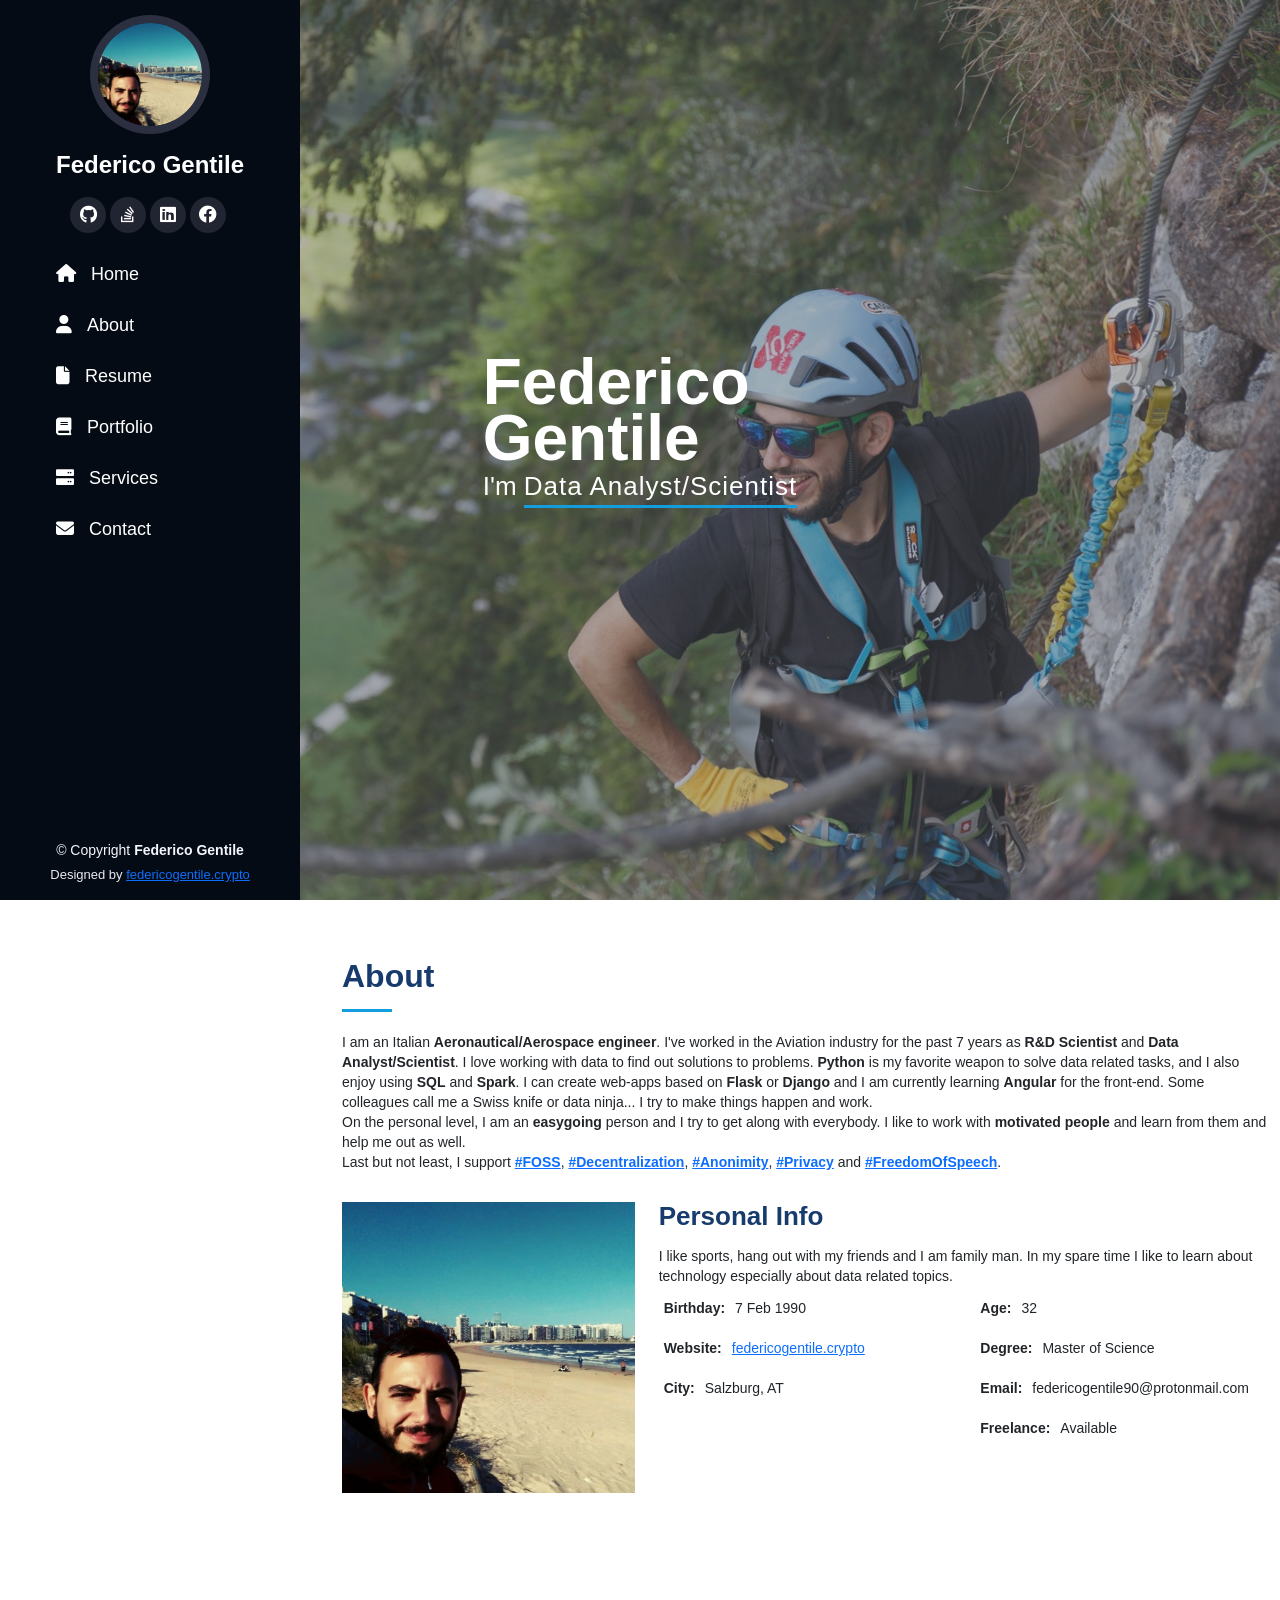
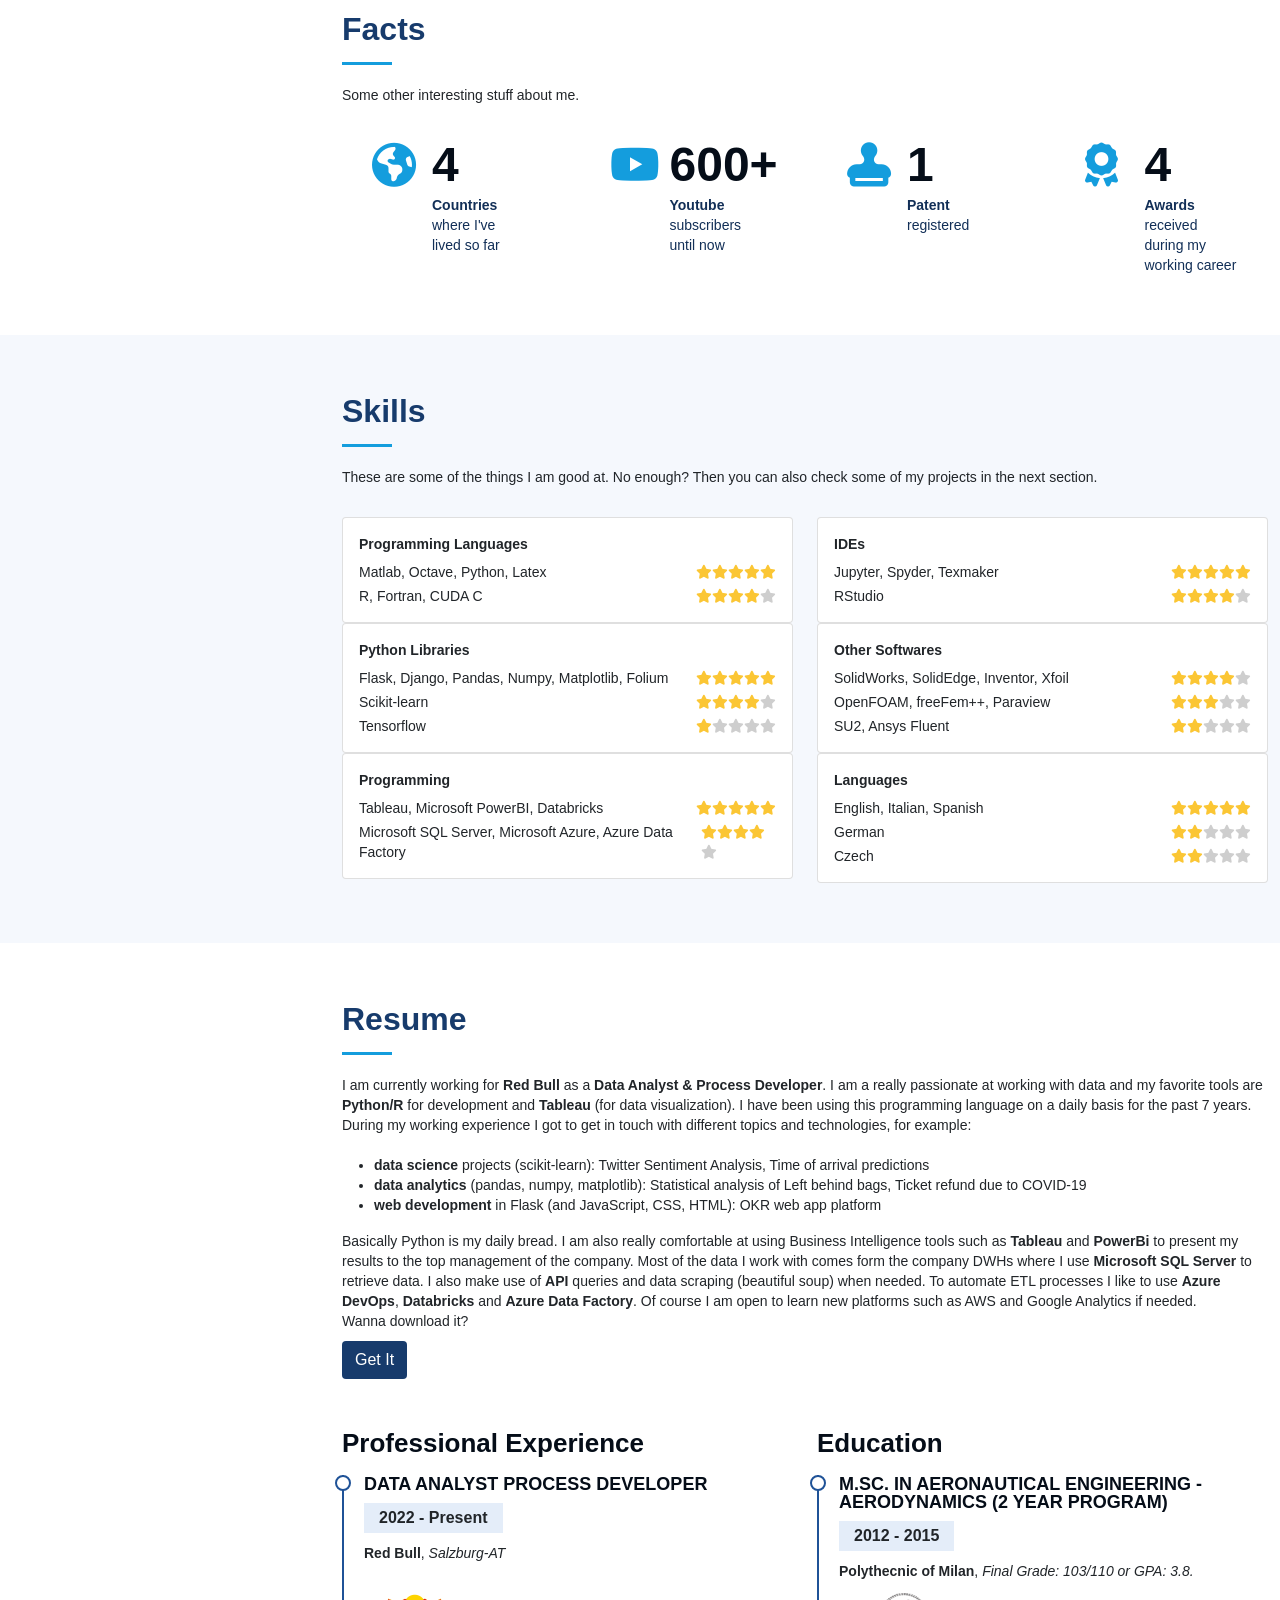
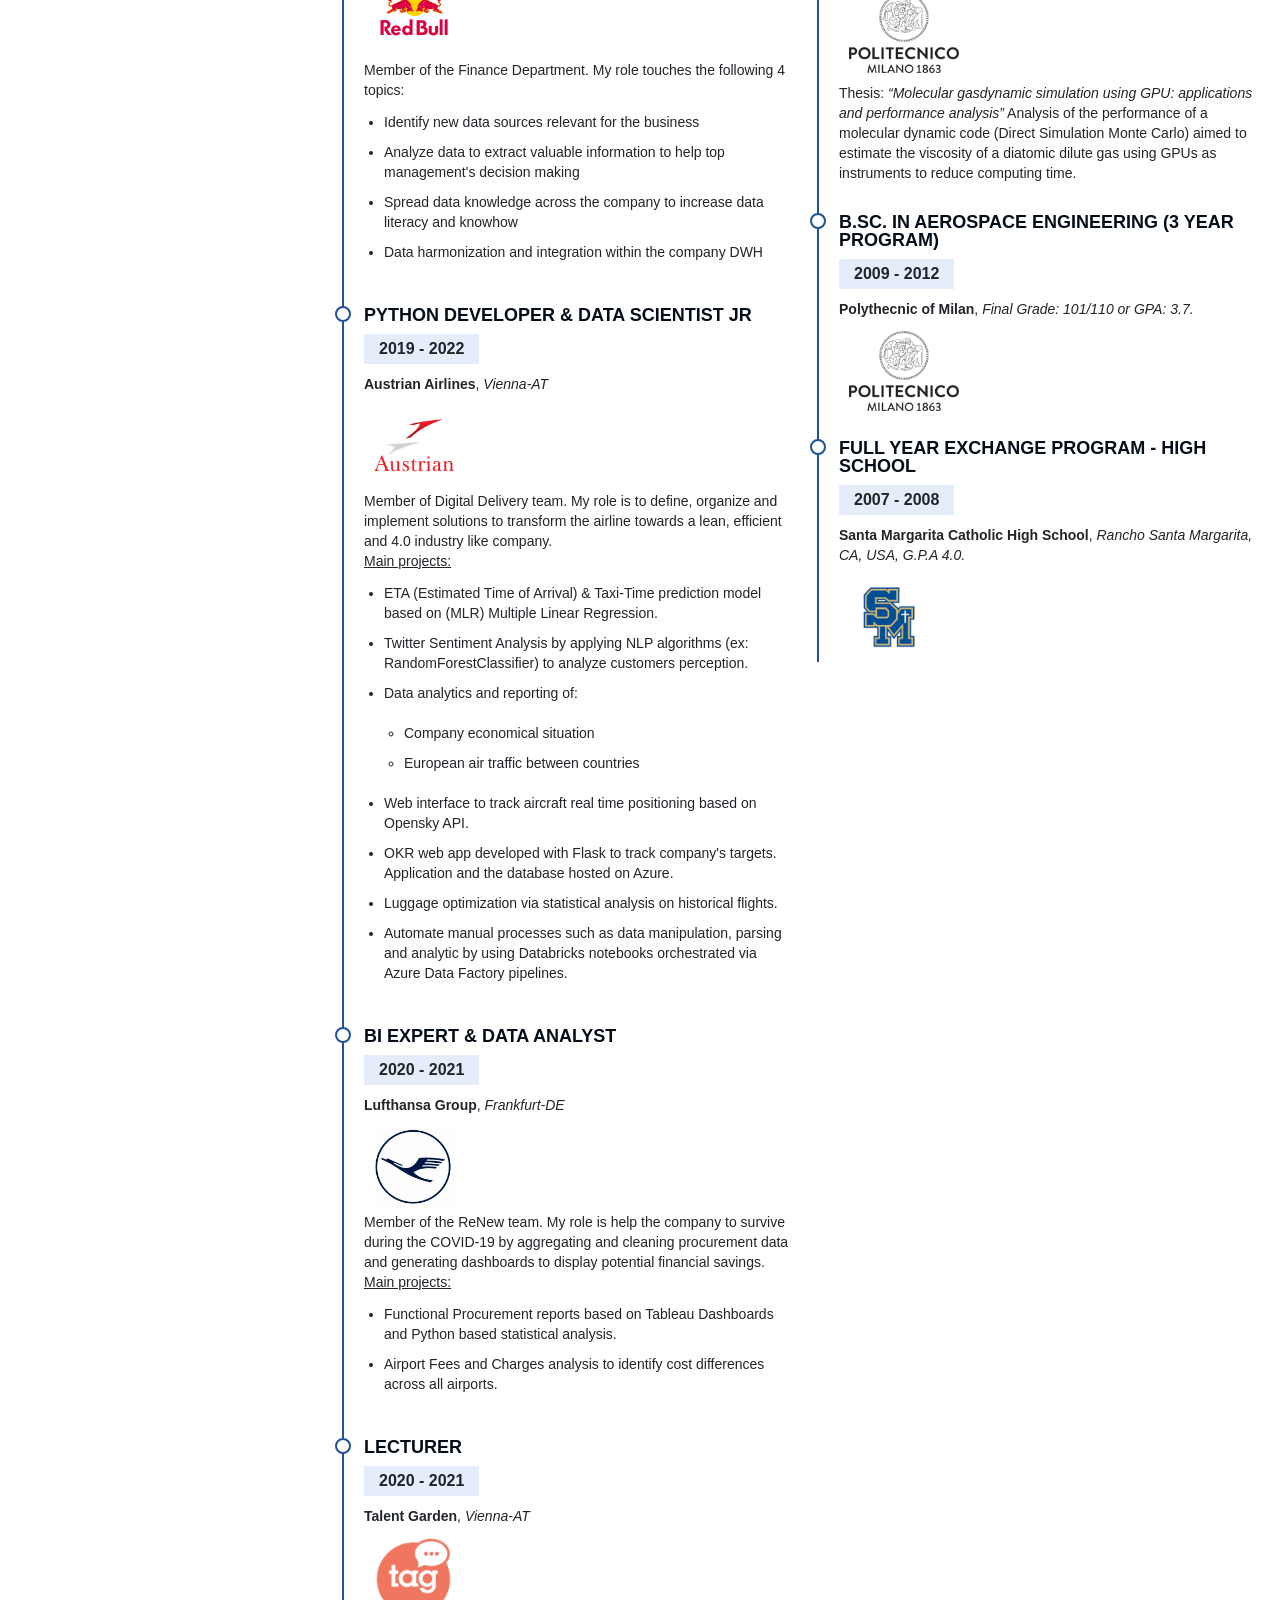
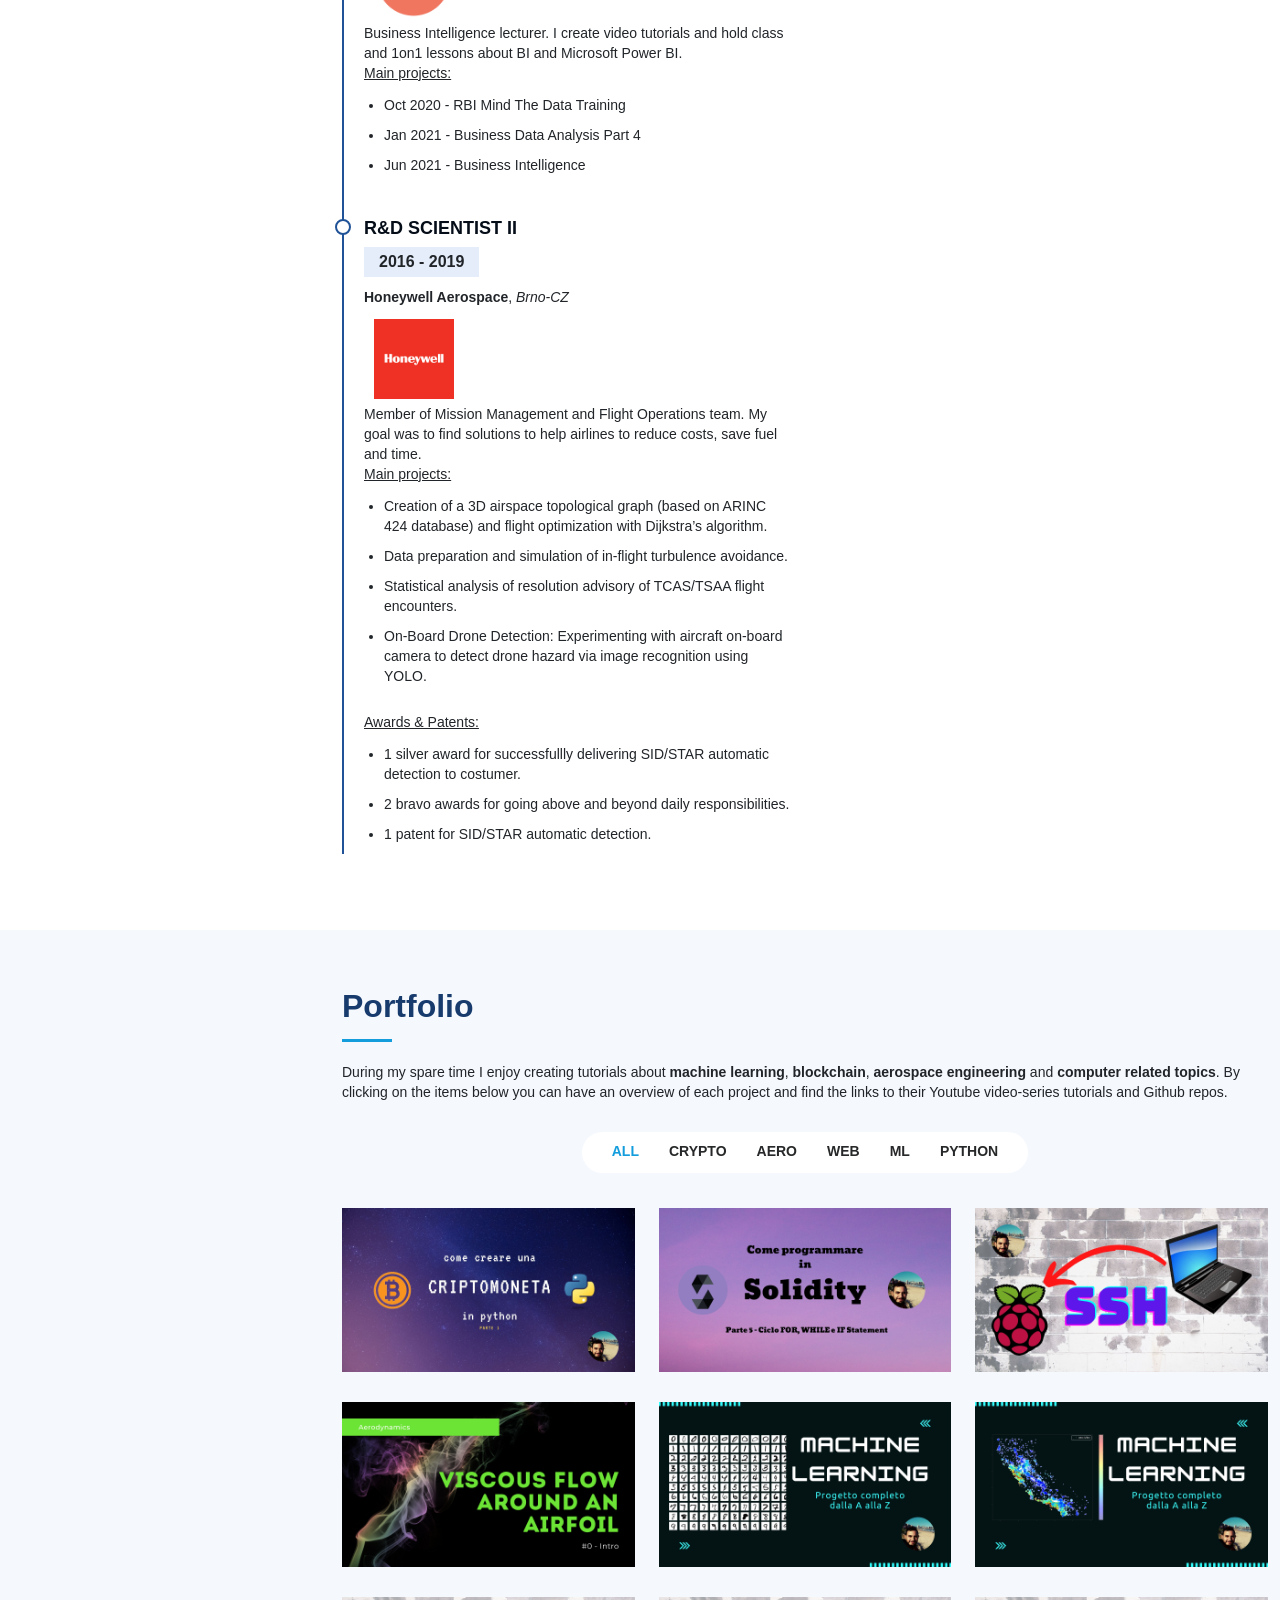
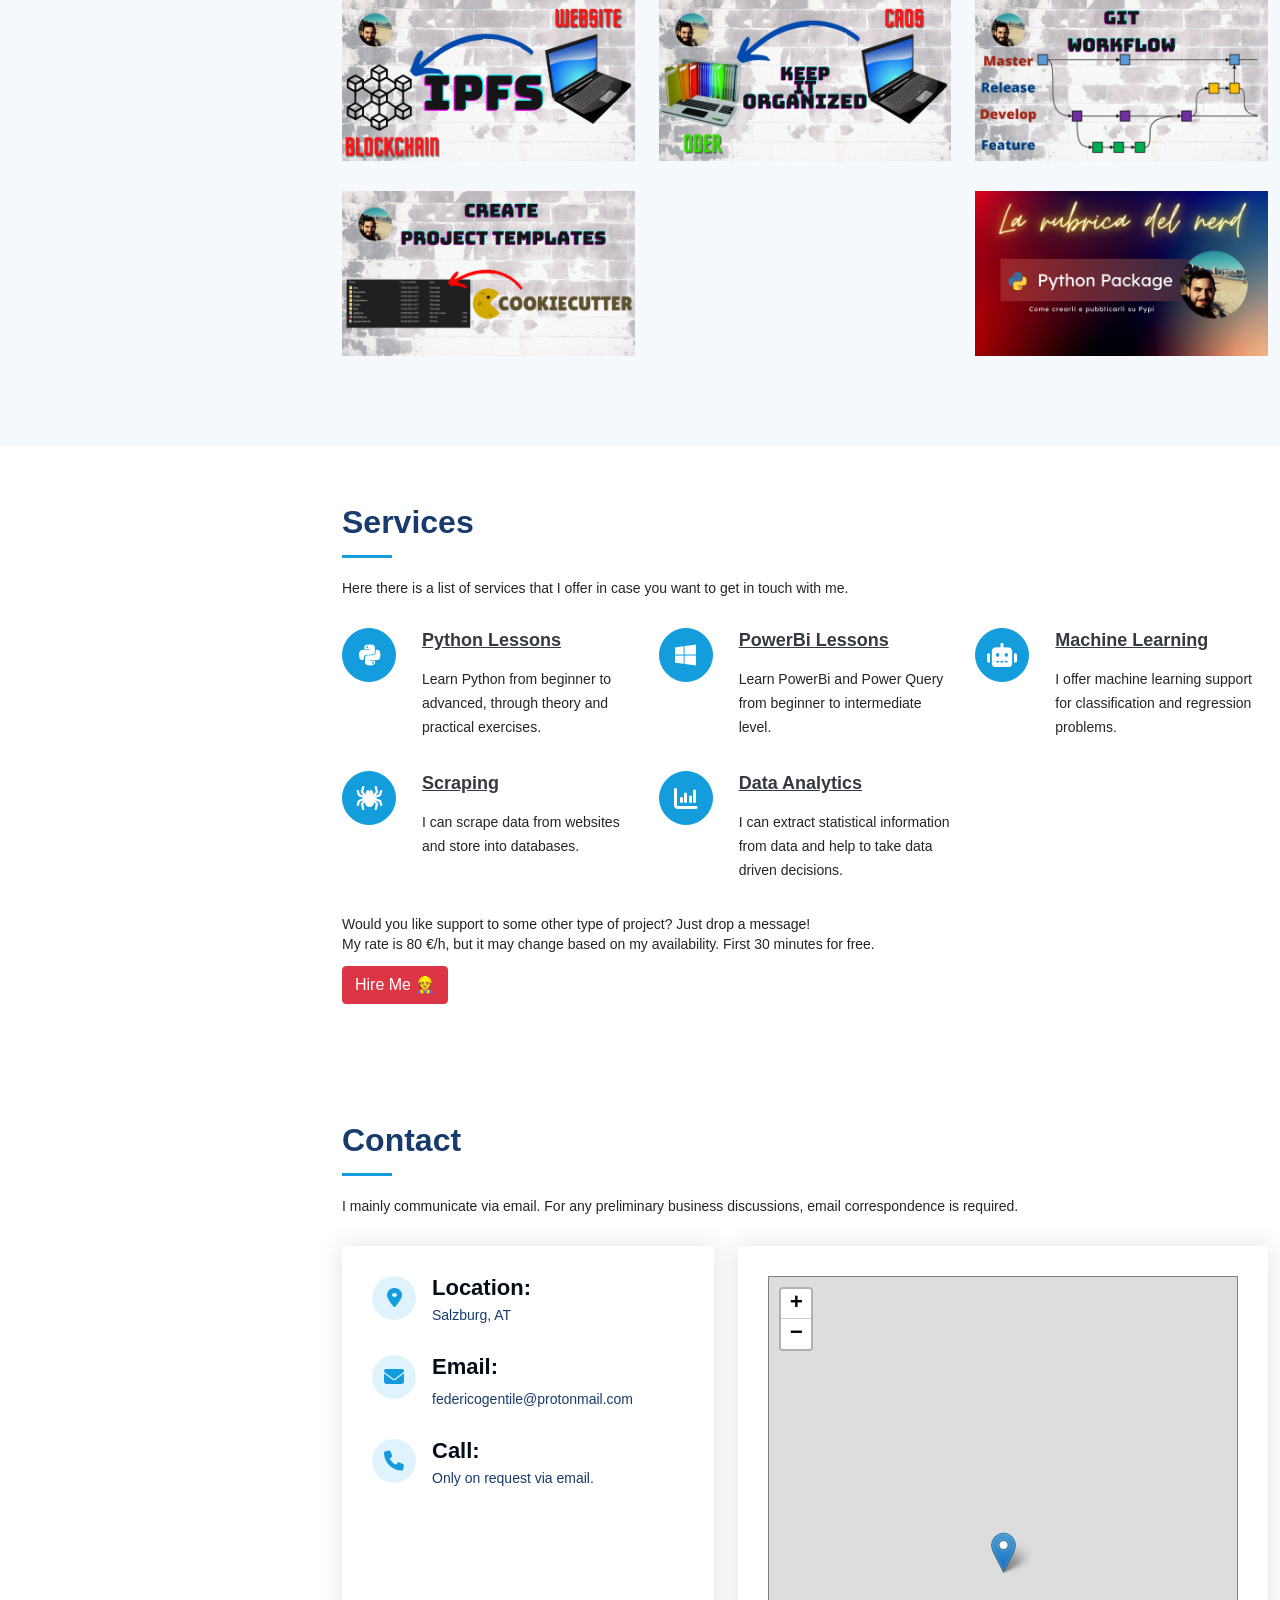
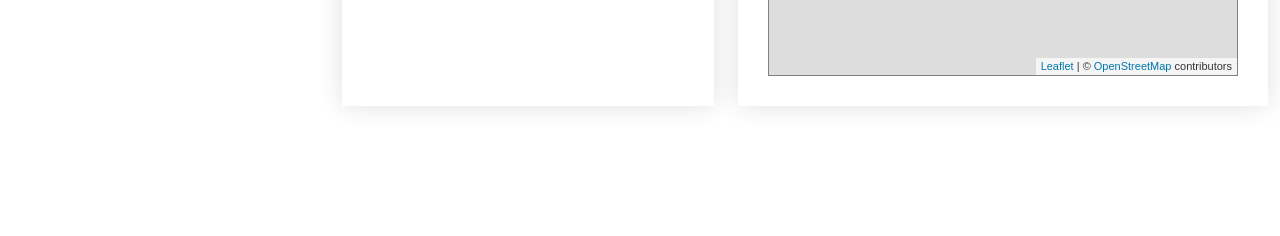
==== index.html @ 6979e4d3 "Added all files" ====
<!DOCTYPE html><html lang="en"><head>
  <meta charset="utf-8">
  <title>Federico Gentile</title>
  <script>
    document.write('<base href="'+window.location.pathname+'"/>');
  </script>
  <!--base href="/"-->
  <meta name="viewport" content="width=device-width, initial-scale=1">
  <link rel="icon" type="image/x-icon" href="favicon.ico">
  <link rel="preconnect" href="https://fonts.gstatic.com">
  <style type="text/css">@font-face{font-family:'Roboto';font-style:normal;font-weight:300;font-display:swap;src:url(https://fonts.gstatic.com/s/roboto/v30/KFOlCnqEu92Fr1MmSU5fCRc4AMP6lbBP.woff2) format('woff2');unicode-range:U+0460-052F, U+1C80-1C88, U+20B4, U+2DE0-2DFF, U+A640-A69F, U+FE2E-FE2F;}@font-face{font-family:'Roboto';font-style:normal;font-weight:300;font-display:swap;src:url(https://fonts.gstatic.com/s/roboto/v30/KFOlCnqEu92Fr1MmSU5fABc4AMP6lbBP.woff2) format('woff2');unicode-range:U+0301, U+0400-045F, U+0490-0491, U+04B0-04B1, U+2116;}@font-face{font-family:'Roboto';font-style:normal;font-weight:300;font-display:swap;src:url(https://fonts.gstatic.com/s/roboto/v30/KFOlCnqEu92Fr1MmSU5fCBc4AMP6lbBP.woff2) format('woff2');unicode-range:U+1F00-1FFF;}@font-face{font-family:'Roboto';font-style:normal;font-weight:300;font-display:swap;src:url(https://fonts.gstatic.com/s/roboto/v30/KFOlCnqEu92Fr1MmSU5fBxc4AMP6lbBP.woff2) format('woff2');unicode-range:U+0370-03FF;}@font-face{font-family:'Roboto';font-style:normal;font-weight:300;font-display:swap;src:url(https://fonts.gstatic.com/s/roboto/v30/KFOlCnqEu92Fr1MmSU5fCxc4AMP6lbBP.woff2) format('woff2');unicode-range:U+0102-0103, U+0110-0111, U+0128-0129, U+0168-0169, U+01A0-01A1, U+01AF-01B0, U+0300-0301, U+0303-0304, U+0308-0309, U+0323, U+0329, U+1EA0-1EF9, U+20AB;}@font-face{font-family:'Roboto';font-style:normal;font-weight:300;font-display:swap;src:url(https://fonts.gstatic.com/s/roboto/v30/KFOlCnqEu92Fr1MmSU5fChc4AMP6lbBP.woff2) format('woff2');unicode-range:U+0100-02AF, U+0304, U+0308, U+0329, U+1E00-1E9F, U+1EF2-1EFF, U+2020, U+20A0-20AB, U+20AD-20CF, U+2113, U+2C60-2C7F, U+A720-A7FF;}@font-face{font-family:'Roboto';font-style:normal;font-weight:300;font-display:swap;src:url(https://fonts.gstatic.com/s/roboto/v30/KFOlCnqEu92Fr1MmSU5fBBc4AMP6lQ.woff2) format('woff2');unicode-range:U+0000-00FF, U+0131, U+0152-0153, U+02BB-02BC, U+02C6, U+02DA, U+02DC, U+0304, U+0308, U+0329, U+2000-206F, U+2074, U+20AC, U+2122, U+2191, U+2193, U+2212, U+2215, U+FEFF, U+FFFD;}@font-face{font-family:'Roboto';font-style:normal;font-weight:400;font-display:swap;src:url(https://fonts.gstatic.com/s/roboto/v30/KFOmCnqEu92Fr1Mu72xKKTU1Kvnz.woff2) format('woff2');unicode-range:U+0460-052F, U+1C80-1C88, U+20B4, U+2DE0-2DFF, U+A640-A69F, U+FE2E-FE2F;}@font-face{font-family:'Roboto';font-style:normal;font-weight:400;font-display:swap;src:url(https://fonts.gstatic.com/s/roboto/v30/KFOmCnqEu92Fr1Mu5mxKKTU1Kvnz.woff2) format('woff2');unicode-range:U+0301, U+0400-045F, U+0490-0491, U+04B0-04B1, U+2116;}@font-face{font-family:'Roboto';font-style:normal;font-weight:400;font-display:swap;src:url(https://fonts.gstatic.com/s/roboto/v30/KFOmCnqEu92Fr1Mu7mxKKTU1Kvnz.woff2) format('woff2');unicode-range:U+1F00-1FFF;}@font-face{font-family:'Roboto';font-style:normal;font-weight:400;font-display:swap;src:url(https://fonts.gstatic.com/s/roboto/v30/KFOmCnqEu92Fr1Mu4WxKKTU1Kvnz.woff2) format('woff2');unicode-range:U+0370-03FF;}@font-face{font-family:'Roboto';font-style:normal;font-weight:400;font-display:swap;src:url(https://fonts.gstatic.com/s/roboto/v30/KFOmCnqEu92Fr1Mu7WxKKTU1Kvnz.woff2) format('woff2');unicode-range:U+0102-0103, U+0110-0111, U+0128-0129, U+0168-0169, U+01A0-01A1, U+01AF-01B0, U+0300-0301, U+0303-0304, U+0308-0309, U+0323, U+0329, U+1EA0-1EF9, U+20AB;}@font-face{font-family:'Roboto';font-style:normal;font-weight:400;font-display:swap;src:url(https://fonts.gstatic.com/s/roboto/v30/KFOmCnqEu92Fr1Mu7GxKKTU1Kvnz.woff2) format('woff2');unicode-range:U+0100-02AF, U+0304, U+0308, U+0329, U+1E00-1E9F, U+1EF2-1EFF, U+2020, U+20A0-20AB, U+20AD-20CF, U+2113, U+2C60-2C7F, U+A720-A7FF;}@font-face{font-family:'Roboto';font-style:normal;font-weight:400;font-display:swap;src:url(https://fonts.gstatic.com/s/roboto/v30/KFOmCnqEu92Fr1Mu4mxKKTU1Kg.woff2) format('woff2');unicode-range:U+0000-00FF, U+0131, U+0152-0153, U+02BB-02BC, U+02C6, U+02DA, U+02DC, U+0304, U+0308, U+0329, U+2000-206F, U+2074, U+20AC, U+2122, U+2191, U+2193, U+2212, U+2215, U+FEFF, U+FFFD;}@font-face{font-family:'Roboto';font-style:normal;font-weight:500;font-display:swap;src:url(https://fonts.gstatic.com/s/roboto/v30/KFOlCnqEu92Fr1MmEU9fCRc4AMP6lbBP.woff2) format('woff2');unicode-range:U+0460-052F, U+1C80-1C88, U+20B4, U+2DE0-2DFF, U+A640-A69F, U+FE2E-FE2F;}@font-face{font-family:'Roboto';font-style:normal;font-weight:500;font-display:swap;src:url(https://fonts.gstatic.com/s/roboto/v30/KFOlCnqEu92Fr1MmEU9fABc4AMP6lbBP.woff2) format('woff2');unicode-range:U+0301, U+0400-045F, U+0490-0491, U+04B0-04B1, U+2116;}@font-face{font-family:'Roboto';font-style:normal;font-weight:500;font-display:swap;src:url(https://fonts.gstatic.com/s/roboto/v30/KFOlCnqEu92Fr1MmEU9fCBc4AMP6lbBP.woff2) format('woff2');unicode-range:U+1F00-1FFF;}@font-face{font-family:'Roboto';font-style:normal;font-weight:500;font-display:swap;src:url(https://fonts.gstatic.com/s/roboto/v30/KFOlCnqEu92Fr1MmEU9fBxc4AMP6lbBP.woff2) format('woff2');unicode-range:U+0370-03FF;}@font-face{font-family:'Roboto';font-style:normal;font-weight:500;font-display:swap;src:url(https://fonts.gstatic.com/s/roboto/v30/KFOlCnqEu92Fr1MmEU9fCxc4AMP6lbBP.woff2) format('woff2');unicode-range:U+0102-0103, U+0110-0111, U+0128-0129, U+0168-0169, U+01A0-01A1, U+01AF-01B0, U+0300-0301, U+0303-0304, U+0308-0309, U+0323, U+0329, U+1EA0-1EF9, U+20AB;}@font-face{font-family:'Roboto';font-style:normal;font-weight:500;font-display:swap;src:url(https://fonts.gstatic.com/s/roboto/v30/KFOlCnqEu92Fr1MmEU9fChc4AMP6lbBP.woff2) format('woff2');unicode-range:U+0100-02AF, U+0304, U+0308, U+0329, U+1E00-1E9F, U+1EF2-1EFF, U+2020, U+20A0-20AB, U+20AD-20CF, U+2113, U+2C60-2C7F, U+A720-A7FF;}@font-face{font-family:'Roboto';font-style:normal;font-weight:500;font-display:swap;src:url(https://fonts.gstatic.com/s/roboto/v30/KFOlCnqEu92Fr1MmEU9fBBc4AMP6lQ.woff2) format('woff2');unicode-range:U+0000-00FF, U+0131, U+0152-0153, U+02BB-02BC, U+02C6, U+02DA, U+02DC, U+0304, U+0308, U+0329, U+2000-206F, U+2074, U+20AC, U+2122, U+2191, U+2193, U+2212, U+2215, U+FEFF, U+FFFD;}</style>
  <style type="text/css">@font-face{font-family:'Material Icons';font-style:normal;font-weight:400;src:url(https://fonts.gstatic.com/s/materialicons/v140/flUhRq6tzZclQEJ-Vdg-IuiaDsNcIhQ8tQ.woff2) format('woff2');}.material-icons{font-family:'Material Icons';font-weight:normal;font-style:normal;font-size:24px;line-height:1;letter-spacing:normal;text-transform:none;display:inline-block;white-space:nowrap;word-wrap:normal;direction:ltr;-webkit-font-feature-settings:'liga';-webkit-font-smoothing:antialiased;}</style>
<style>.mat-typography{font:400 14px/20px Roboto,Helvetica Neue,sans-serif;letter-spacing:normal}html,body{height:100%}body{margin:0;font-family:Roboto,Helvetica Neue,sans-serif}@charset "UTF-8";:root{--bs-blue:#0d6efd;--bs-indigo:#6610f2;--bs-purple:#6f42c1;--bs-pink:#d63384;--bs-red:#dc3545;--bs-orange:#fd7e14;--bs-yellow:#ffc107;--bs-green:#198754;--bs-teal:#20c997;--bs-cyan:#0dcaf0;--bs-white:#fff;--bs-gray:#6c757d;--bs-gray-dark:#343a40;--bs-gray-100:#f8f9fa;--bs-gray-200:#e9ecef;--bs-gray-300:#dee2e6;--bs-gray-400:#ced4da;--bs-gray-500:#adb5bd;--bs-gray-600:#6c757d;--bs-gray-700:#495057;--bs-gray-800:#343a40;--bs-gray-900:#212529;--bs-primary:#0d6efd;--bs-secondary:#6c757d;--bs-success:#198754;--bs-info:#0dcaf0;--bs-warning:#ffc107;--bs-danger:#dc3545;--bs-light:#f8f9fa;--bs-dark:#212529;--bs-primary-rgb:13, 110, 253;--bs-secondary-rgb:108, 117, 125;--bs-success-rgb:25, 135, 84;--bs-info-rgb:13, 202, 240;--bs-warning-rgb:255, 193, 7;--bs-danger-rgb:220, 53, 69;--bs-light-rgb:248, 249, 250;--bs-dark-rgb:33, 37, 41;--bs-white-rgb:255, 255, 255;--bs-black-rgb:0, 0, 0;--bs-body-color-rgb:33, 37, 41;--bs-body-bg-rgb:255, 255, 255;--bs-font-sans-serif:system-ui, -apple-system, "Segoe UI", Roboto, "Helvetica Neue", Arial, "Noto Sans", "Liberation Sans", sans-serif, "Apple Color Emoji", "Segoe UI Emoji", "Segoe UI Symbol", "Noto Color Emoji";--bs-font-monospace:SFMono-Regular, Menlo, Monaco, Consolas, "Liberation Mono", "Courier New", monospace;--bs-gradient:linear-gradient(180deg, rgba(255, 255, 255, .15), rgba(255, 255, 255, 0));--bs-body-font-family:var(--bs-font-sans-serif);--bs-body-font-size:1rem;--bs-body-font-weight:400;--bs-body-line-height:1.5;--bs-body-color:#212529;--bs-body-bg:#fff}*,*:before,*:after{box-sizing:border-box}@media (prefers-reduced-motion: no-preference){:root{scroll-behavior:smooth}}body{margin:0;font-family:var(--bs-body-font-family);font-size:var(--bs-body-font-size);font-weight:var(--bs-body-font-weight);line-height:var(--bs-body-line-height);color:var(--bs-body-color);text-align:var(--bs-body-text-align);background-color:var(--bs-body-bg);-webkit-text-size-adjust:100%;-webkit-tap-highlight-color:rgba(0,0,0,0)}:root{--fa-font-brands:normal 400 1em/1 "Font Awesome 6 Brands"}@font-face{font-family:"Font Awesome 6 Brands";font-style:normal;font-weight:400;font-display:block;src:url(fa-brands-400.859fc3887485de84.woff2) format("woff2"),url(fa-brands-400.7fa789ab57acb632.ttf) format("truetype")}:root{--fa-font-regular:normal 400 1em/1 "Font Awesome 6 Free"}@font-face{font-family:"Font Awesome 6 Free";font-style:normal;font-weight:400;font-display:block;src:url(fa-regular-400.2ffd018f0eda6f7b.woff2) format("woff2"),url(fa-regular-400.da02cb7e372f16a2.ttf) format("truetype")}:root{--fa-font-solid:normal 900 1em/1 "Font Awesome 6 Free"}@font-face{font-family:"Font Awesome 6 Free";font-style:normal;font-weight:900;font-display:block;src:url(fa-solid-900.40ddefd79fe7af45.woff2) format("woff2"),url(fa-solid-900.3a463ec33b4fe9f7.ttf) format("truetype")}</style><link rel="stylesheet" href="styles.e7f84432290f0004.css" media="print" onload="this.media='all'"><noscript><link rel="stylesheet" href="styles.e7f84432290f0004.css"></noscript></head>
<body class="mat-typography">
  <app-root></app-root>
<script src="runtime.192fbd9c3c1853ea.js" type="module"></script><script src="polyfills.4d90aae348ec9687.js" type="module"></script><script src="scripts.18b9c66022c48c96.js" defer></script><script src="main.131002cf698adfce.js" type="module"></script>
<script src="https://unpkg.com/isotope-layout@3/dist/isotope.pkgd.min.js"></script>
<!-- Make sure you put this AFTER Leaflet's CSS -->
<script src="https://unpkg.com/leaflet@1.8.0/dist/leaflet.js" integrity="sha512-BB3hKbKWOc9Ez/TAwyWxNXeoV9c1v6FIeYiBieIWkpLjauysF18NzgR1MBNBXf8/KABdlkX68nAhlwcDFLGPCQ==" crossorigin=""></script>
</body></html>
---- styles.e7f84432290f0004.css ----
.mat-badge-content{font-weight:600;font-size:12px;font-family:Roboto,Helvetica Neue,sans-serif}.mat-badge-small .mat-badge-content{font-size:9px}.mat-badge-large .mat-badge-content{font-size:24px}.mat-h1,.mat-headline,.mat-typography .mat-h1,.mat-typography .mat-headline,.mat-typography h1{font:400 24px/32px Roboto,Helvetica Neue,sans-serif;letter-spacing:normal;margin:0 0 16px}.mat-h2,.mat-title,.mat-typography .mat-h2,.mat-typography .mat-title,.mat-typography h2{font:500 20px/32px Roboto,Helvetica Neue,sans-serif;letter-spacing:normal;margin:0 0 16px}.mat-h3,.mat-subheading-2,.mat-typography .mat-h3,.mat-typography .mat-subheading-2,.mat-typography h3{font:400 16px/28px Roboto,Helvetica Neue,sans-serif;letter-spacing:normal;margin:0 0 16px}.mat-h4,.mat-subheading-1,.mat-typography .mat-h4,.mat-typography .mat-subheading-1,.mat-typography h4{font:400 15px/24px Roboto,Helvetica Neue,sans-serif;letter-spacing:normal;margin:0 0 16px}.mat-h5,.mat-typography .mat-h5,.mat-typography h5{font:400 11.62px/20px Roboto,Helvetica Neue,sans-serif;margin:0 0 12px}.mat-h6,.mat-typography .mat-h6,.mat-typography h6{font:400 9.38px/20px Roboto,Helvetica Neue,sans-serif;margin:0 0 12px}.mat-body-strong,.mat-body-2,.mat-typography .mat-body-strong,.mat-typography .mat-body-2{font:500 14px/24px Roboto,Helvetica Neue,sans-serif;letter-spacing:normal}.mat-body,.mat-body-1,.mat-typography .mat-body,.mat-typography .mat-body-1,.mat-typography{font:400 14px/20px Roboto,Helvetica Neue,sans-serif;letter-spacing:normal}.mat-body p,.mat-body-1 p,.mat-typography .mat-body p,.mat-typography .mat-body-1 p,.mat-typography p{margin:0 0 12px}.mat-small,.mat-caption,.mat-typography .mat-small,.mat-typography .mat-caption{font:400 12px/20px Roboto,Helvetica Neue,sans-serif;letter-spacing:normal}.mat-display-4,.mat-typography .mat-display-4{font:300 112px/112px Roboto,Helvetica Neue,sans-serif;letter-spacing:-.05em;margin:0 0 56px}.mat-display-3,.mat-typography .mat-display-3{font:400 56px/56px Roboto,Helvetica Neue,sans-serif;letter-spacing:-.02em;margin:0 0 64px}.mat-display-2,.mat-typography .mat-display-2{font:400 45px/48px Roboto,Helvetica Neue,sans-serif;letter-spacing:-.005em;margin:0 0 64px}.mat-display-1,.mat-typography .mat-display-1{font:400 34px/40px Roboto,Helvetica Neue,sans-serif;letter-spacing:normal;margin:0 0 64px}.mat-bottom-sheet-container{font:400 14px/20px Roboto,Helvetica Neue,sans-serif;letter-spacing:normal}.mat-button,.mat-raised-button,.mat-icon-button,.mat-stroked-button,.mat-flat-button,.mat-fab,.mat-mini-fab{font-family:Roboto,Helvetica Neue,sans-serif;font-size:14px;font-weight:500}.mat-button-toggle,.mat-card{font-family:Roboto,Helvetica Neue,sans-serif}.mat-card-title{font-size:24px;font-weight:500}.mat-card-header .mat-card-title{font-size:20px}.mat-card-subtitle,.mat-card-content{font-size:14px}.mat-checkbox{font-family:Roboto,Helvetica Neue,sans-serif}.mat-checkbox-layout .mat-checkbox-label{line-height:24px}.mat-chip{font-size:14px;font-weight:500}.mat-chip .mat-chip-trailing-icon.mat-icon,.mat-chip .mat-chip-remove.mat-icon{font-size:18px}.mat-table{font-family:Roboto,Helvetica Neue,sans-serif}.mat-header-cell{font-size:12px;font-weight:500}.mat-cell,.mat-footer-cell{font-size:14px}.mat-calendar{font-family:Roboto,Helvetica Neue,sans-serif}.mat-calendar-body{font-size:13px}.mat-calendar-body-label,.mat-calendar-period-button{font-size:14px;font-weight:500}.mat-calendar-table-header th{font-size:11px;font-weight:400}.mat-dialog-title{font:500 20px/32px Roboto,Helvetica Neue,sans-serif;letter-spacing:normal}.mat-expansion-panel-header{font-family:Roboto,Helvetica Neue,sans-serif;font-size:15px;font-weight:400}.mat-expansion-panel-content{font:400 14px/20px Roboto,Helvetica Neue,sans-serif;letter-spacing:normal}.mat-form-field{font-size:inherit;font-weight:400;line-height:1.125;font-family:Roboto,Helvetica Neue,sans-serif;letter-spacing:normal}.mat-form-field-wrapper{padding-bottom:1.34375em}.mat-form-field-prefix .mat-icon,.mat-form-field-suffix .mat-icon{font-size:150%;line-height:1.125}.mat-form-field-prefix .mat-icon-button,.mat-form-field-suffix .mat-icon-button{height:1.5em;width:1.5em}.mat-form-field-prefix .mat-icon-button .mat-icon,.mat-form-field-suffix .mat-icon-button .mat-icon{height:1.125em;line-height:1.125}.mat-form-field-infix{padding:.5em 0;border-top:.84375em solid transparent}.mat-form-field-can-float.mat-form-field-should-float .mat-form-field-label,.mat-form-field-can-float .mat-input-server:focus+.mat-form-field-label-wrapper .mat-form-field-label{transform:translateY(-1.34375em) scale(.75);width:133.3333333333%}.mat-form-field-can-float .mat-input-server[label]:not(:label-shown)+.mat-form-field-label-wrapper .mat-form-field-label{transform:translateY(-1.34374em) scale(.75);width:133.3333433333%}.mat-form-field-label-wrapper{top:-.84375em;padding-top:.84375em}.mat-form-field-label{top:1.34375em}.mat-form-field-underline{bottom:1.34375em}.mat-form-field-subscript-wrapper{font-size:75%;margin-top:.6666666667em;top:calc(100% - 1.7916666667em)}.mat-form-field-appearance-legacy .mat-form-field-wrapper{padding-bottom:1.25em}.mat-form-field-appearance-legacy .mat-form-field-infix{padding:.4375em 0}.mat-form-field-appearance-legacy.mat-form-field-can-float.mat-form-field-should-float .mat-form-field-label,.mat-form-field-appearance-legacy.mat-form-field-can-float .mat-input-server:focus+.mat-form-field-label-wrapper .mat-form-field-label{transform:translateY(-1.28125em) scale(.75) perspective(100px) translateZ(.001px);width:133.3333333333%}.mat-form-field-appearance-legacy.mat-form-field-can-float .mat-form-field-autofill-control:-webkit-autofill+.mat-form-field-label-wrapper .mat-form-field-label{transform:translateY(-1.28125em) scale(.75) perspective(100px) translateZ(.00101px);width:133.3333433333%}.mat-form-field-appearance-legacy.mat-form-field-can-float .mat-input-server[label]:not(:label-shown)+.mat-form-field-label-wrapper .mat-form-field-label{transform:translateY(-1.28125em) scale(.75) perspective(100px) translateZ(.00102px);width:133.3333533333%}.mat-form-field-appearance-legacy .mat-form-field-label{top:1.28125em}.mat-form-field-appearance-legacy .mat-form-field-underline{bottom:1.25em}.mat-form-field-appearance-legacy .mat-form-field-subscript-wrapper{margin-top:.5416666667em;top:calc(100% - 1.6666666667em)}@media print{.mat-form-field-appearance-legacy.mat-form-field-can-float.mat-form-field-should-float .mat-form-field-label,.mat-form-field-appearance-legacy.mat-form-field-can-float .mat-input-server:focus+.mat-form-field-label-wrapper .mat-form-field-label{transform:translateY(-1.28122em) scale(.75)}.mat-form-field-appearance-legacy.mat-form-field-can-float .mat-form-field-autofill-control:-webkit-autofill+.mat-form-field-label-wrapper .mat-form-field-label{transform:translateY(-1.28121em) scale(.75)}.mat-form-field-appearance-legacy.mat-form-field-can-float .mat-input-server[label]:not(:label-shown)+.mat-form-field-label-wrapper .mat-form-field-label{transform:translateY(-1.2812em) scale(.75)}}.mat-form-field-appearance-fill .mat-form-field-infix{padding:.25em 0 .75em}.mat-form-field-appearance-fill .mat-form-field-label{top:1.09375em;margin-top:-.5em}.mat-form-field-appearance-fill.mat-form-field-can-float.mat-form-field-should-float .mat-form-field-label,.mat-form-field-appearance-fill.mat-form-field-can-float .mat-input-server:focus+.mat-form-field-label-wrapper .mat-form-field-label{transform:translateY(-.59375em) scale(.75);width:133.3333333333%}.mat-form-field-appearance-fill.mat-form-field-can-float .mat-input-server[label]:not(:label-shown)+.mat-form-field-label-wrapper .mat-form-field-label{transform:translateY(-.59374em) scale(.75);width:133.3333433333%}.mat-form-field-appearance-outline .mat-form-field-infix{padding:1em 0}.mat-form-field-appearance-outline .mat-form-field-label{top:1.84375em;margin-top:-.25em}.mat-form-field-appearance-outline.mat-form-field-can-float.mat-form-field-should-float .mat-form-field-label,.mat-form-field-appearance-outline.mat-form-field-can-float .mat-input-server:focus+.mat-form-field-label-wrapper .mat-form-field-label{transform:translateY(-1.59375em) scale(.75);width:133.3333333333%}.mat-form-field-appearance-outline.mat-form-field-can-float .mat-input-server[label]:not(:label-shown)+.mat-form-field-label-wrapper .mat-form-field-label{transform:translateY(-1.59374em) scale(.75);width:133.3333433333%}.mat-grid-tile-header,.mat-grid-tile-footer{font-size:14px}.mat-grid-tile-header .mat-line,.mat-grid-tile-footer .mat-line{white-space:nowrap;overflow:hidden;text-overflow:ellipsis;display:block;box-sizing:border-box}.mat-grid-tile-header .mat-line:nth-child(n+2),.mat-grid-tile-footer .mat-line:nth-child(n+2){font-size:12px}input.mat-input-element{margin-top:-.0625em}.mat-menu-item{font-family:Roboto,Helvetica Neue,sans-serif;font-size:14px;font-weight:400}.mat-paginator,.mat-paginator-page-size .mat-select-trigger{font-family:Roboto,Helvetica Neue,sans-serif;font-size:12px}.mat-radio-button,.mat-select{font-family:Roboto,Helvetica Neue,sans-serif}.mat-select-trigger{height:1.125em}.mat-slide-toggle-content{font-family:Roboto,Helvetica Neue,sans-serif}.mat-slider-thumb-label-text{font-family:Roboto,Helvetica Neue,sans-serif;font-size:12px;font-weight:500}.mat-stepper-vertical,.mat-stepper-horizontal{font-family:Roboto,Helvetica Neue,sans-serif}.mat-step-label{font-size:14px;font-weight:400}.mat-step-sub-label-error{font-weight:400}.mat-step-label-error{font-size:14px}.mat-step-label-selected{font-size:14px;font-weight:500}.mat-tab-group{font-family:Roboto,Helvetica Neue,sans-serif}.mat-tab-label,.mat-tab-link{font-family:Roboto,Helvetica Neue,sans-serif;font-size:14px;font-weight:500}.mat-toolbar,.mat-toolbar h1,.mat-toolbar h2,.mat-toolbar h3,.mat-toolbar h4,.mat-toolbar h5,.mat-toolbar h6{font:500 20px/32px Roboto,Helvetica Neue,sans-serif;letter-spacing:normal;margin:0}.mat-tooltip{font-family:Roboto,Helvetica Neue,sans-serif;font-size:10px;padding-top:6px;padding-bottom:6px}.mat-tooltip-handset{font-size:14px;padding-top:8px;padding-bottom:8px}.mat-list-item,.mat-list-option{font-family:Roboto,Helvetica Neue,sans-serif}.mat-list-base .mat-list-item{font-size:16px}.mat-list-base .mat-list-item .mat-line{white-space:nowrap;overflow:hidden;text-overflow:ellipsis;display:block;box-sizing:border-box}.mat-list-base .mat-list-item .mat-line:nth-child(n+2){font-size:14px}.mat-list-base .mat-list-option{font-size:16px}.mat-list-base .mat-list-option .mat-line{white-space:nowrap;overflow:hidden;text-overflow:ellipsis;display:block;box-sizing:border-box}.mat-list-base .mat-list-option .mat-line:nth-child(n+2){font-size:14px}.mat-list-base .mat-subheader{font-family:Roboto,Helvetica Neue,sans-serif;font-size:14px;font-weight:500}.mat-list-base[dense] .mat-list-item{font-size:12px}.mat-list-base[dense] .mat-list-item .mat-line{white-space:nowrap;overflow:hidden;text-overflow:ellipsis;display:block;box-sizing:border-box}.mat-list-base[dense] .mat-list-item .mat-line:nth-child(n+2){font-size:12px}.mat-list-base[dense] .mat-list-option{font-size:12px}.mat-list-base[dense] .mat-list-option .mat-line{white-space:nowrap;overflow:hidden;text-overflow:ellipsis;display:block;box-sizing:border-box}.mat-list-base[dense] .mat-list-option .mat-line:nth-child(n+2){font-size:12px}.mat-list-base[dense] .mat-subheader{font-family:Roboto,Helvetica Neue,sans-serif;font-size:12px;font-weight:500}.mat-option{font-family:Roboto,Helvetica Neue,sans-serif;font-size:16px}.mat-optgroup-label{font:500 14px/24px Roboto,Helvetica Neue,sans-serif;letter-spacing:normal}.mat-simple-snackbar{font-family:Roboto,Helvetica Neue,sans-serif;font-size:14px}.mat-simple-snackbar-action{line-height:1;font-family:inherit;font-size:inherit;font-weight:500}.mat-tree{font-family:Roboto,Helvetica Neue,sans-serif}.mat-tree-node,.mat-nested-tree-node{font-weight:400;font-size:14px}.mat-ripple{overflow:hidden;position:relative}.mat-ripple:not(:empty){transform:translateZ(0)}.mat-ripple.mat-ripple-unbounded{overflow:visible}.mat-ripple-element{position:absolute;border-radius:50%;pointer-events:none;transition:opacity,transform 0ms cubic-bezier(0,0,.2,1);transform:scale(0)}.cdk-high-contrast-active .mat-ripple-element{display:none}.cdk-visually-hidden{border:0;clip:rect(0 0 0 0);height:1px;margin:-1px;overflow:hidden;padding:0;position:absolute;width:1px;white-space:nowrap;outline:0;-webkit-appearance:none;-moz-appearance:none;left:0}[dir=rtl] .cdk-visually-hidden{left:auto;right:0}.cdk-overlay-container,.cdk-global-overlay-wrapper{pointer-events:none;top:0;left:0;height:100%;width:100%}.cdk-overlay-container{position:fixed;z-index:1000}.cdk-overlay-container:empty{display:none}.cdk-global-overlay-wrapper{display:flex;position:absolute;z-index:1000}.cdk-overlay-pane{position:absolute;pointer-events:auto;box-sizing:border-box;z-index:1000;display:flex;max-width:100%;max-height:100%}.cdk-overlay-backdrop{position:absolute;top:0;bottom:0;left:0;right:0;z-index:1000;pointer-events:auto;-webkit-tap-highlight-color:transparent;transition:opacity .4s cubic-bezier(.25,.8,.25,1);opacity:0}.cdk-overlay-backdrop.cdk-overlay-backdrop-showing{opacity:1}.cdk-high-contrast-active .cdk-overlay-backdrop.cdk-overlay-backdrop-showing{opacity:.6}.cdk-overlay-dark-backdrop{background:rgba(0,0,0,.32)}.cdk-overlay-transparent-backdrop{transition:visibility 1ms linear,opacity 1ms linear;visibility:hidden;opacity:1}.cdk-overlay-transparent-backdrop.cdk-overlay-backdrop-showing{opacity:0;visibility:visible}.cdk-overlay-connected-position-bounding-box{position:absolute;z-index:1000;display:flex;flex-direction:column;min-width:1px;min-height:1px}.cdk-global-scrollblock{position:fixed;width:100%;overflow-y:scroll}textarea.cdk-textarea-autosize{resize:none}textarea.cdk-textarea-autosize-measuring{padding:2px 0!important;box-sizing:content-box!important;height:auto!important;overflow:hidden!important}textarea.cdk-textarea-autosize-measuring-firefox{padding:2px 0!important;box-sizing:content-box!important;height:0!important}@keyframes cdk-text-field-autofill-start{}@keyframes cdk-text-field-autofill-end{}.cdk-text-field-autofill-monitored:-webkit-autofill{animation:cdk-text-field-autofill-start 0s 1ms}.cdk-text-field-autofill-monitored:not(:-webkit-autofill){animation:cdk-text-field-autofill-end 0s 1ms}.mat-focus-indicator,.mat-mdc-focus-indicator{position:relative}.mat-ripple-element{background-color:#ffffff1a}.mat-option{color:#fff}.mat-option:hover:not(.mat-option-disabled),.mat-option:focus:not(.mat-option-disabled){background:rgba(255,255,255,.04)}.mat-option.mat-selected:not(.mat-option-multiple):not(.mat-option-disabled){background:rgba(255,255,255,.04)}.mat-option.mat-active{background:rgba(255,255,255,.04);color:#fff}.mat-option.mat-option-disabled{color:#ffffff80}.mat-primary .mat-option.mat-selected:not(.mat-option-disabled){color:#c2185b}.mat-accent .mat-option.mat-selected:not(.mat-option-disabled){color:#b0bec5}.mat-warn .mat-option.mat-selected:not(.mat-option-disabled){color:#f44336}.mat-optgroup-label{color:#ffffffb3}.mat-optgroup-disabled .mat-optgroup-label{color:#ffffff80}.mat-pseudo-checkbox{color:#ffffffb3}.mat-pseudo-checkbox:after{color:#303030}.mat-pseudo-checkbox-disabled{color:#686868}.mat-primary .mat-pseudo-checkbox-checked,.mat-primary .mat-pseudo-checkbox-indeterminate{background:#c2185b}.mat-pseudo-checkbox-checked,.mat-pseudo-checkbox-indeterminate,.mat-accent .mat-pseudo-checkbox-checked,.mat-accent .mat-pseudo-checkbox-indeterminate{background:#b0bec5}.mat-warn .mat-pseudo-checkbox-checked,.mat-warn .mat-pseudo-checkbox-indeterminate{background:#f44336}.mat-pseudo-checkbox-checked.mat-pseudo-checkbox-disabled,.mat-pseudo-checkbox-indeterminate.mat-pseudo-checkbox-disabled{background:#686868}.mat-app-background{background-color:#303030;color:#fff}.mat-elevation-z0{box-shadow:0 0 #0003,0 0 #00000024,0 0 #0000001f}.mat-elevation-z1{box-shadow:0 2px 1px -1px #0003,0 1px 1px #00000024,0 1px 3px #0000001f}.mat-elevation-z2{box-shadow:0 3px 1px -2px #0003,0 2px 2px #00000024,0 1px 5px #0000001f}.mat-elevation-z3{box-shadow:0 3px 3px -2px #0003,0 3px 4px #00000024,0 1px 8px #0000001f}.mat-elevation-z4{box-shadow:0 2px 4px -1px #0003,0 4px 5px #00000024,0 1px 10px #0000001f}.mat-elevation-z5{box-shadow:0 3px 5px -1px #0003,0 5px 8px #00000024,0 1px 14px #0000001f}.mat-elevation-z6{box-shadow:0 3px 5px -1px #0003,0 6px 10px #00000024,0 1px 18px #0000001f}.mat-elevation-z7{box-shadow:0 4px 5px -2px #0003,0 7px 10px 1px #00000024,0 2px 16px 1px #0000001f}.mat-elevation-z8{box-shadow:0 5px 5px -3px #0003,0 8px 10px 1px #00000024,0 3px 14px 2px #0000001f}.mat-elevation-z9{box-shadow:0 5px 6px -3px #0003,0 9px 12px 1px #00000024,0 3px 16px 2px #0000001f}.mat-elevation-z10{box-shadow:0 6px 6px -3px #0003,0 10px 14px 1px #00000024,0 4px 18px 3px #0000001f}.mat-elevation-z11{box-shadow:0 6px 7px -4px #0003,0 11px 15px 1px #00000024,0 4px 20px 3px #0000001f}.mat-elevation-z12{box-shadow:0 7px 8px -4px #0003,0 12px 17px 2px #00000024,0 5px 22px 4px #0000001f}.mat-elevation-z13{box-shadow:0 7px 8px -4px #0003,0 13px 19px 2px #00000024,0 5px 24px 4px #0000001f}.mat-elevation-z14{box-shadow:0 7px 9px -4px #0003,0 14px 21px 2px #00000024,0 5px 26px 4px #0000001f}.mat-elevation-z15{box-shadow:0 8px 9px -5px #0003,0 15px 22px 2px #00000024,0 6px 28px 5px #0000001f}.mat-elevation-z16{box-shadow:0 8px 10px -5px #0003,0 16px 24px 2px #00000024,0 6px 30px 5px #0000001f}.mat-elevation-z17{box-shadow:0 8px 11px -5px #0003,0 17px 26px 2px #00000024,0 6px 32px 5px #0000001f}.mat-elevation-z18{box-shadow:0 9px 11px -5px #0003,0 18px 28px 2px #00000024,0 7px 34px 6px #0000001f}.mat-elevation-z19{box-shadow:0 9px 12px -6px #0003,0 19px 29px 2px #00000024,0 7px 36px 6px #0000001f}.mat-elevation-z20{box-shadow:0 10px 13px -6px #0003,0 20px 31px 3px #00000024,0 8px 38px 7px #0000001f}.mat-elevation-z21{box-shadow:0 10px 13px -6px #0003,0 21px 33px 3px #00000024,0 8px 40px 7px #0000001f}.mat-elevation-z22{box-shadow:0 10px 14px -6px #0003,0 22px 35px 3px #00000024,0 8px 42px 7px #0000001f}.mat-elevation-z23{box-shadow:0 11px 14px -7px #0003,0 23px 36px 3px #00000024,0 9px 44px 8px #0000001f}.mat-elevation-z24{box-shadow:0 11px 15px -7px #0003,0 24px 38px 3px #00000024,0 9px 46px 8px #0000001f}.mat-theme-loaded-marker{display:none}.mat-autocomplete-panel{background:#424242;color:#fff}.mat-autocomplete-panel:not([class*=mat-elevation-z]){box-shadow:0 2px 4px -1px #0003,0 4px 5px #00000024,0 1px 10px #0000001f}.mat-autocomplete-panel .mat-option.mat-selected:not(.mat-active):not(:hover){background:#424242}.mat-autocomplete-panel .mat-option.mat-selected:not(.mat-active):not(:hover):not(.mat-option-disabled){color:#fff}.mat-badge{position:relative}.mat-badge.mat-badge{overflow:visible}.mat-badge-hidden .mat-badge-content{display:none}.mat-badge-content{position:absolute;text-align:center;display:inline-block;border-radius:50%;transition:transform .2s ease-in-out;transform:scale(.6);overflow:hidden;white-space:nowrap;text-overflow:ellipsis;pointer-events:none}.ng-animate-disabled .mat-badge-content,.mat-badge-content._mat-animation-noopable{transition:none}.mat-badge-content.mat-badge-active{transform:none}.mat-badge-small .mat-badge-content{width:16px;height:16px;line-height:16px}.mat-badge-small.mat-badge-above .mat-badge-content{top:-8px}.mat-badge-small.mat-badge-below .mat-badge-content{bottom:-8px}.mat-badge-small.mat-badge-before .mat-badge-content{left:-16px}[dir=rtl] .mat-badge-small.mat-badge-before .mat-badge-content{left:auto;right:-16px}.mat-badge-small.mat-badge-after .mat-badge-content{right:-16px}[dir=rtl] .mat-badge-small.mat-badge-after .mat-badge-content{right:auto;left:-16px}.mat-badge-small.mat-badge-overlap.mat-badge-before .mat-badge-content{left:-8px}[dir=rtl] .mat-badge-small.mat-badge-overlap.mat-badge-before .mat-badge-content{left:auto;right:-8px}.mat-badge-small.mat-badge-overlap.mat-badge-after .mat-badge-content{right:-8px}[dir=rtl] .mat-badge-small.mat-badge-overlap.mat-badge-after .mat-badge-content{right:auto;left:-8px}.mat-badge-medium .mat-badge-content{width:22px;height:22px;line-height:22px}.mat-badge-medium.mat-badge-above .mat-badge-content{top:-11px}.mat-badge-medium.mat-badge-below .mat-badge-content{bottom:-11px}.mat-badge-medium.mat-badge-before .mat-badge-content{left:-22px}[dir=rtl] .mat-badge-medium.mat-badge-before .mat-badge-content{left:auto;right:-22px}.mat-badge-medium.mat-badge-after .mat-badge-content{right:-22px}[dir=rtl] .mat-badge-medium.mat-badge-after .mat-badge-content{right:auto;left:-22px}.mat-badge-medium.mat-badge-overlap.mat-badge-before .mat-badge-content{left:-11px}[dir=rtl] .mat-badge-medium.mat-badge-overlap.mat-badge-before .mat-badge-content{left:auto;right:-11px}.mat-badge-medium.mat-badge-overlap.mat-badge-after .mat-badge-content{right:-11px}[dir=rtl] .mat-badge-medium.mat-badge-overlap.mat-badge-after .mat-badge-content{right:auto;left:-11px}.mat-badge-large .mat-badge-content{width:28px;height:28px;line-height:28px}.mat-badge-large.mat-badge-above .mat-badge-content{top:-14px}.mat-badge-large.mat-badge-below .mat-badge-content{bottom:-14px}.mat-badge-large.mat-badge-before .mat-badge-content{left:-28px}[dir=rtl] .mat-badge-large.mat-badge-before .mat-badge-content{left:auto;right:-28px}.mat-badge-large.mat-badge-after .mat-badge-content{right:-28px}[dir=rtl] .mat-badge-large.mat-badge-after .mat-badge-content{right:auto;left:-28px}.mat-badge-large.mat-badge-overlap.mat-badge-before .mat-badge-content{left:-14px}[dir=rtl] .mat-badge-large.mat-badge-overlap.mat-badge-before .mat-badge-content{left:auto;right:-14px}.mat-badge-large.mat-badge-overlap.mat-badge-after .mat-badge-content{right:-14px}[dir=rtl] .mat-badge-large.mat-badge-overlap.mat-badge-after .mat-badge-content{right:auto;left:-14px}.mat-badge-content{color:#fff;background:#c2185b}.cdk-high-contrast-active .mat-badge-content{outline:solid 1px;border-radius:0}.mat-badge-accent .mat-badge-content{background:#b0bec5;color:#000000de}.mat-badge-warn .mat-badge-content{color:#fff;background:#f44336}.mat-badge-disabled .mat-badge-content{background:#6e6e6e;color:#ffffff80}.mat-bottom-sheet-container{box-shadow:0 8px 10px -5px #0003,0 16px 24px 2px #00000024,0 6px 30px 5px #0000001f;background:#424242;color:#fff}.mat-button,.mat-icon-button,.mat-stroked-button{color:inherit;background:transparent}.mat-button.mat-primary,.mat-icon-button.mat-primary,.mat-stroked-button.mat-primary{color:#c2185b}.mat-button.mat-accent,.mat-icon-button.mat-accent,.mat-stroked-button.mat-accent{color:#b0bec5}.mat-button.mat-warn,.mat-icon-button.mat-warn,.mat-stroked-button.mat-warn{color:#f44336}.mat-button.mat-primary.mat-button-disabled,.mat-button.mat-accent.mat-button-disabled,.mat-button.mat-warn.mat-button-disabled,.mat-button.mat-button-disabled.mat-button-disabled,.mat-icon-button.mat-primary.mat-button-disabled,.mat-icon-button.mat-accent.mat-button-disabled,.mat-icon-button.mat-warn.mat-button-disabled,.mat-icon-button.mat-button-disabled.mat-button-disabled,.mat-stroked-button.mat-primary.mat-button-disabled,.mat-stroked-button.mat-accent.mat-button-disabled,.mat-stroked-button.mat-warn.mat-button-disabled,.mat-stroked-button.mat-button-disabled.mat-button-disabled{color:#ffffff4d}.mat-button.mat-primary .mat-button-focus-overlay,.mat-icon-button.mat-primary .mat-button-focus-overlay,.mat-stroked-button.mat-primary .mat-button-focus-overlay{background-color:#c2185b}.mat-button.mat-accent .mat-button-focus-overlay,.mat-icon-button.mat-accent .mat-button-focus-overlay,.mat-stroked-button.mat-accent .mat-button-focus-overlay{background-color:#b0bec5}.mat-button.mat-warn .mat-button-focus-overlay,.mat-icon-button.mat-warn .mat-button-focus-overlay,.mat-stroked-button.mat-warn .mat-button-focus-overlay{background-color:#f44336}.mat-button.mat-button-disabled .mat-button-focus-overlay,.mat-icon-button.mat-button-disabled .mat-button-focus-overlay,.mat-stroked-button.mat-button-disabled .mat-button-focus-overlay{background-color:transparent}.mat-button .mat-ripple-element,.mat-icon-button .mat-ripple-element,.mat-stroked-button .mat-ripple-element{opacity:.1;background-color:currentColor}.mat-button-focus-overlay{background:#fff}.mat-stroked-button:not(.mat-button-disabled){border-color:#ffffff1f}.mat-flat-button,.mat-raised-button,.mat-fab,.mat-mini-fab{color:#fff;background-color:#424242}.mat-flat-button.mat-primary,.mat-raised-button.mat-primary,.mat-fab.mat-primary,.mat-mini-fab.mat-primary{color:#fff}.mat-flat-button.mat-accent,.mat-raised-button.mat-accent,.mat-fab.mat-accent,.mat-mini-fab.mat-accent{color:#000000de}.mat-flat-button.mat-warn,.mat-raised-button.mat-warn,.mat-fab.mat-warn,.mat-mini-fab.mat-warn{color:#fff}.mat-flat-button.mat-primary.mat-button-disabled,.mat-flat-button.mat-accent.mat-button-disabled,.mat-flat-button.mat-warn.mat-button-disabled,.mat-flat-button.mat-button-disabled.mat-button-disabled,.mat-raised-button.mat-primary.mat-button-disabled,.mat-raised-button.mat-accent.mat-button-disabled,.mat-raised-button.mat-warn.mat-button-disabled,.mat-raised-button.mat-button-disabled.mat-button-disabled,.mat-fab.mat-primary.mat-button-disabled,.mat-fab.mat-accent.mat-button-disabled,.mat-fab.mat-warn.mat-button-disabled,.mat-fab.mat-button-disabled.mat-button-disabled,.mat-mini-fab.mat-primary.mat-button-disabled,.mat-mini-fab.mat-accent.mat-button-disabled,.mat-mini-fab.mat-warn.mat-button-disabled,.mat-mini-fab.mat-button-disabled.mat-button-disabled{color:#ffffff4d}.mat-flat-button.mat-primary,.mat-raised-button.mat-primary,.mat-fab.mat-primary,.mat-mini-fab.mat-primary{background-color:#c2185b}.mat-flat-button.mat-accent,.mat-raised-button.mat-accent,.mat-fab.mat-accent,.mat-mini-fab.mat-accent{background-color:#b0bec5}.mat-flat-button.mat-warn,.mat-raised-button.mat-warn,.mat-fab.mat-warn,.mat-mini-fab.mat-warn{background-color:#f44336}.mat-flat-button.mat-primary.mat-button-disabled,.mat-flat-button.mat-accent.mat-button-disabled,.mat-flat-button.mat-warn.mat-button-disabled,.mat-flat-button.mat-button-disabled.mat-button-disabled,.mat-raised-button.mat-primary.mat-button-disabled,.mat-raised-button.mat-accent.mat-button-disabled,.mat-raised-button.mat-warn.mat-button-disabled,.mat-raised-button.mat-button-disabled.mat-button-disabled,.mat-fab.mat-primary.mat-button-disabled,.mat-fab.mat-accent.mat-button-disabled,.mat-fab.mat-warn.mat-button-disabled,.mat-fab.mat-button-disabled.mat-button-disabled,.mat-mini-fab.mat-primary.mat-button-disabled,.mat-mini-fab.mat-accent.mat-button-disabled,.mat-mini-fab.mat-warn.mat-button-disabled,.mat-mini-fab.mat-button-disabled.mat-button-disabled{background-color:#ffffff1f}.mat-flat-button.mat-primary .mat-ripple-element,.mat-raised-button.mat-primary .mat-ripple-element,.mat-fab.mat-primary .mat-ripple-element,.mat-mini-fab.mat-primary .mat-ripple-element{background-color:#ffffff1a}.mat-flat-button.mat-accent .mat-ripple-element,.mat-raised-button.mat-accent .mat-ripple-element,.mat-fab.mat-accent .mat-ripple-element,.mat-mini-fab.mat-accent .mat-ripple-element{background-color:#0000001a}.mat-flat-button.mat-warn .mat-ripple-element,.mat-raised-button.mat-warn .mat-ripple-element,.mat-fab.mat-warn .mat-ripple-element,.mat-mini-fab.mat-warn .mat-ripple-element{background-color:#ffffff1a}.mat-stroked-button:not([class*=mat-elevation-z]),.mat-flat-button:not([class*=mat-elevation-z]){box-shadow:0 0 #0003,0 0 #00000024,0 0 #0000001f}.mat-raised-button:not([class*=mat-elevation-z]){box-shadow:0 3px 1px -2px #0003,0 2px 2px #00000024,0 1px 5px #0000001f}.mat-raised-button:not(.mat-button-disabled):active:not([class*=mat-elevation-z]){box-shadow:0 5px 5px -3px #0003,0 8px 10px 1px #00000024,0 3px 14px 2px #0000001f}.mat-raised-button.mat-button-disabled:not([class*=mat-elevation-z]){box-shadow:0 0 #0003,0 0 #00000024,0 0 #0000001f}.mat-fab:not([class*=mat-elevation-z]),.mat-mini-fab:not([class*=mat-elevation-z]){box-shadow:0 3px 5px -1px #0003,0 6px 10px #00000024,0 1px 18px #0000001f}.mat-fab:not(.mat-button-disabled):active:not([class*=mat-elevation-z]),.mat-mini-fab:not(.mat-button-disabled):active:not([class*=mat-elevation-z]){box-shadow:0 7px 8px -4px #0003,0 12px 17px 2px #00000024,0 5px 22px 4px #0000001f}.mat-fab.mat-button-disabled:not([class*=mat-elevation-z]),.mat-mini-fab.mat-button-disabled:not([class*=mat-elevation-z]){box-shadow:0 0 #0003,0 0 #00000024,0 0 #0000001f}.mat-button-toggle-standalone:not([class*=mat-elevation-z]),.mat-button-toggle-group:not([class*=mat-elevation-z]){box-shadow:0 3px 1px -2px #0003,0 2px 2px #00000024,0 1px 5px #0000001f}.mat-button-toggle-standalone.mat-button-toggle-appearance-standard:not([class*=mat-elevation-z]),.mat-button-toggle-group-appearance-standard:not([class*=mat-elevation-z]){box-shadow:none}.mat-button-toggle{color:#ffffff80}.mat-button-toggle .mat-button-toggle-focus-overlay{background-color:#ffffff1f}.mat-button-toggle-appearance-standard{color:#fff;background:#424242}.mat-button-toggle-appearance-standard .mat-button-toggle-focus-overlay{background-color:#fff}.mat-button-toggle-group-appearance-standard .mat-button-toggle+.mat-button-toggle{border-left:solid 1px #595959}[dir=rtl] .mat-button-toggle-group-appearance-standard .mat-button-toggle+.mat-button-toggle{border-left:none;border-right:solid 1px #595959}.mat-button-toggle-group-appearance-standard.mat-button-toggle-vertical .mat-button-toggle+.mat-button-toggle{border-left:none;border-right:none;border-top:solid 1px #595959}.mat-button-toggle-checked{background-color:#212121;color:#ffffffb3}.mat-button-toggle-checked.mat-button-toggle-appearance-standard{color:#fff}.mat-button-toggle-disabled{color:#ffffff4d;background-color:#000}.mat-button-toggle-disabled.mat-button-toggle-appearance-standard{background:#424242}.mat-button-toggle-disabled.mat-button-toggle-checked{background-color:#424242}.mat-button-toggle-standalone.mat-button-toggle-appearance-standard,.mat-button-toggle-group-appearance-standard{border:solid 1px #595959}.mat-button-toggle-appearance-standard .mat-button-toggle-label-content{line-height:48px}.mat-card{background:#424242;color:#fff}.mat-card:not([class*=mat-elevation-z]){box-shadow:0 2px 1px -1px #0003,0 1px 1px #00000024,0 1px 3px #0000001f}.mat-card.mat-card-flat:not([class*=mat-elevation-z]){box-shadow:0 0 #0003,0 0 #00000024,0 0 #0000001f}.mat-card-subtitle{color:#ffffffb3}.mat-checkbox-frame{border-color:#ffffffb3}.mat-checkbox-checkmark{fill:#303030}.mat-checkbox-checkmark-path{stroke:#303030!important}.mat-checkbox-mixedmark{background-color:#303030}.mat-checkbox-indeterminate.mat-primary .mat-checkbox-background,.mat-checkbox-checked.mat-primary .mat-checkbox-background{background-color:#c2185b}.mat-checkbox-indeterminate.mat-accent .mat-checkbox-background,.mat-checkbox-checked.mat-accent .mat-checkbox-background{background-color:#b0bec5}.mat-checkbox-indeterminate.mat-warn .mat-checkbox-background,.mat-checkbox-checked.mat-warn .mat-checkbox-background{background-color:#f44336}.mat-checkbox-disabled.mat-checkbox-checked .mat-checkbox-background,.mat-checkbox-disabled.mat-checkbox-indeterminate .mat-checkbox-background{background-color:#686868}.mat-checkbox-disabled:not(.mat-checkbox-checked) .mat-checkbox-frame{border-color:#686868}.mat-checkbox-disabled .mat-checkbox-label{color:#ffffff80}.mat-checkbox .mat-ripple-element{background-color:#fff}.mat-checkbox-checked:not(.mat-checkbox-disabled).mat-primary .mat-ripple-element,.mat-checkbox:active:not(.mat-checkbox-disabled).mat-primary .mat-ripple-element{background:#c2185b}.mat-checkbox-checked:not(.mat-checkbox-disabled).mat-accent .mat-ripple-element,.mat-checkbox:active:not(.mat-checkbox-disabled).mat-accent .mat-ripple-element{background:#b0bec5}.mat-checkbox-checked:not(.mat-checkbox-disabled).mat-warn .mat-ripple-element,.mat-checkbox:active:not(.mat-checkbox-disabled).mat-warn .mat-ripple-element{background:#f44336}.mat-chip.mat-standard-chip{background-color:#616161;color:#fff}.mat-chip.mat-standard-chip .mat-chip-remove{color:#fff;opacity:.4}.mat-chip.mat-standard-chip:not(.mat-chip-disabled):active{box-shadow:0 3px 3px -2px #0003,0 3px 4px #00000024,0 1px 8px #0000001f}.mat-chip.mat-standard-chip:not(.mat-chip-disabled) .mat-chip-remove:hover{opacity:.54}.mat-chip.mat-standard-chip.mat-chip-disabled{opacity:.4}.mat-chip.mat-standard-chip:after{background:#fff}.mat-chip.mat-standard-chip.mat-chip-selected.mat-primary{background-color:#c2185b;color:#fff}.mat-chip.mat-standard-chip.mat-chip-selected.mat-primary .mat-chip-remove{color:#fff;opacity:.4}.mat-chip.mat-standard-chip.mat-chip-selected.mat-primary .mat-ripple-element{background-color:#ffffff1a}.mat-chip.mat-standard-chip.mat-chip-selected.mat-warn{background-color:#f44336;color:#fff}.mat-chip.mat-standard-chip.mat-chip-selected.mat-warn .mat-chip-remove{color:#fff;opacity:.4}.mat-chip.mat-standard-chip.mat-chip-selected.mat-warn .mat-ripple-element{background-color:#ffffff1a}.mat-chip.mat-standard-chip.mat-chip-selected.mat-accent{background-color:#b0bec5;color:#000000de}.mat-chip.mat-standard-chip.mat-chip-selected.mat-accent .mat-chip-remove{color:#000000de;opacity:.4}.mat-chip.mat-standard-chip.mat-chip-selected.mat-accent .mat-ripple-element{background-color:#0000001a}.mat-table{background:#424242}.mat-table thead,.mat-table tbody,.mat-table tfoot,mat-header-row,mat-row,mat-footer-row,[mat-header-row],[mat-row],[mat-footer-row],.mat-table-sticky{background:inherit}mat-row,mat-header-row,mat-footer-row,th.mat-header-cell,td.mat-cell,td.mat-footer-cell{border-bottom-color:#ffffff1f}.mat-header-cell{color:#ffffffb3}.mat-cell,.mat-footer-cell{color:#fff}.mat-calendar-arrow{fill:#fff}.mat-datepicker-toggle,.mat-datepicker-content .mat-calendar-next-button,.mat-datepicker-content .mat-calendar-previous-button{color:#fff}.mat-calendar-table-header-divider:after{background:rgba(255,255,255,.12)}.mat-calendar-table-header,.mat-calendar-body-label{color:#ffffffb3}.mat-calendar-body-cell-content,.mat-date-range-input-separator{color:#fff;border-color:transparent}.mat-calendar-body-disabled>.mat-calendar-body-cell-content:not(.mat-calendar-body-selected):not(.mat-calendar-body-comparison-identical){color:#ffffff80}.mat-form-field-disabled .mat-date-range-input-separator{color:#ffffff80}.mat-calendar-body-in-preview{color:#ffffff3d}.mat-calendar-body-today:not(.mat-calendar-body-selected):not(.mat-calendar-body-comparison-identical){border-color:#ffffff80}.mat-calendar-body-disabled>.mat-calendar-body-today:not(.mat-calendar-body-selected):not(.mat-calendar-body-comparison-identical){border-color:#ffffff4d}.mat-calendar-body-in-range:before{background:rgba(194,24,91,.2)}.mat-calendar-body-comparison-identical,.mat-calendar-body-in-comparison-range:before{background:rgba(249,171,0,.2)}.mat-calendar-body-comparison-bridge-start:before,[dir=rtl] .mat-calendar-body-comparison-bridge-end:before{background:linear-gradient(to right,rgba(194,24,91,.2) 50%,rgba(249,171,0,.2) 50%)}.mat-calendar-body-comparison-bridge-end:before,[dir=rtl] .mat-calendar-body-comparison-bridge-start:before{background:linear-gradient(to left,rgba(194,24,91,.2) 50%,rgba(249,171,0,.2) 50%)}.mat-calendar-body-in-range>.mat-calendar-body-comparison-identical,.mat-calendar-body-in-comparison-range.mat-calendar-body-in-range:after{background:#a8dab5}.mat-calendar-body-comparison-identical.mat-calendar-body-selected,.mat-calendar-body-in-comparison-range>.mat-calendar-body-selected{background:#46a35e}.mat-calendar-body-selected{background-color:#c2185b;color:#fff}.mat-calendar-body-disabled>.mat-calendar-body-selected{background-color:#c2185b66}.mat-calendar-body-today.mat-calendar-body-selected{box-shadow:inset 0 0 0 1px #fff}.cdk-keyboard-focused .mat-calendar-body-active>.mat-calendar-body-cell-content:not(.mat-calendar-body-selected):not(.mat-calendar-body-comparison-identical),.cdk-program-focused .mat-calendar-body-active>.mat-calendar-body-cell-content:not(.mat-calendar-body-selected):not(.mat-calendar-body-comparison-identical){background-color:#c2185b4d}@media (hover: hover){.mat-calendar-body-cell:not(.mat-calendar-body-disabled):hover>.mat-calendar-body-cell-content:not(.mat-calendar-body-selected):not(.mat-calendar-body-comparison-identical){background-color:#c2185b4d}}.mat-datepicker-content{box-shadow:0 2px 4px -1px #0003,0 4px 5px #00000024,0 1px 10px #0000001f;background-color:#424242;color:#fff}.mat-datepicker-content.mat-accent .mat-calendar-body-in-range:before{background:rgba(176,190,197,.2)}.mat-datepicker-content.mat-accent .mat-calendar-body-comparison-identical,.mat-datepicker-content.mat-accent .mat-calendar-body-in-comparison-range:before{background:rgba(249,171,0,.2)}.mat-datepicker-content.mat-accent .mat-calendar-body-comparison-bridge-start:before,.mat-datepicker-content.mat-accent [dir=rtl] .mat-calendar-body-comparison-bridge-end:before{background:linear-gradient(to right,rgba(176,190,197,.2) 50%,rgba(249,171,0,.2) 50%)}.mat-datepicker-content.mat-accent .mat-calendar-body-comparison-bridge-end:before,.mat-datepicker-content.mat-accent [dir=rtl] .mat-calendar-body-comparison-bridge-start:before{background:linear-gradient(to left,rgba(176,190,197,.2) 50%,rgba(249,171,0,.2) 50%)}.mat-datepicker-content.mat-accent .mat-calendar-body-in-range>.mat-calendar-body-comparison-identical,.mat-datepicker-content.mat-accent .mat-calendar-body-in-comparison-range.mat-calendar-body-in-range:after{background:#a8dab5}.mat-datepicker-content.mat-accent .mat-calendar-body-comparison-identical.mat-calendar-body-selected,.mat-datepicker-content.mat-accent .mat-calendar-body-in-comparison-range>.mat-calendar-body-selected{background:#46a35e}.mat-datepicker-content.mat-accent .mat-calendar-body-selected{background-color:#b0bec5;color:#000000de}.mat-datepicker-content.mat-accent .mat-calendar-body-disabled>.mat-calendar-body-selected{background-color:#b0bec566}.mat-datepicker-content.mat-accent .mat-calendar-body-today.mat-calendar-body-selected{box-shadow:inset 0 0 0 1px #000000de}.mat-datepicker-content.mat-accent .cdk-keyboard-focused .mat-calendar-body-active>.mat-calendar-body-cell-content:not(.mat-calendar-body-selected):not(.mat-calendar-body-comparison-identical),.mat-datepicker-content.mat-accent .cdk-program-focused .mat-calendar-body-active>.mat-calendar-body-cell-content:not(.mat-calendar-body-selected):not(.mat-calendar-body-comparison-identical){background-color:#b0bec54d}@media (hover: hover){.mat-datepicker-content.mat-accent .mat-calendar-body-cell:not(.mat-calendar-body-disabled):hover>.mat-calendar-body-cell-content:not(.mat-calendar-body-selected):not(.mat-calendar-body-comparison-identical){background-color:#b0bec54d}}.mat-datepicker-content.mat-warn .mat-calendar-body-in-range:before{background:rgba(244,67,54,.2)}.mat-datepicker-content.mat-warn .mat-calendar-body-comparison-identical,.mat-datepicker-content.mat-warn .mat-calendar-body-in-comparison-range:before{background:rgba(249,171,0,.2)}.mat-datepicker-content.mat-warn .mat-calendar-body-comparison-bridge-start:before,.mat-datepicker-content.mat-warn [dir=rtl] .mat-calendar-body-comparison-bridge-end:before{background:linear-gradient(to right,rgba(244,67,54,.2) 50%,rgba(249,171,0,.2) 50%)}.mat-datepicker-content.mat-warn .mat-calendar-body-comparison-bridge-end:before,.mat-datepicker-content.mat-warn [dir=rtl] .mat-calendar-body-comparison-bridge-start:before{background:linear-gradient(to left,rgba(244,67,54,.2) 50%,rgba(249,171,0,.2) 50%)}.mat-datepicker-content.mat-warn .mat-calendar-body-in-range>.mat-calendar-body-comparison-identical,.mat-datepicker-content.mat-warn .mat-calendar-body-in-comparison-range.mat-calendar-body-in-range:after{background:#a8dab5}.mat-datepicker-content.mat-warn .mat-calendar-body-comparison-identical.mat-calendar-body-selected,.mat-datepicker-content.mat-warn .mat-calendar-body-in-comparison-range>.mat-calendar-body-selected{background:#46a35e}.mat-datepicker-content.mat-warn .mat-calendar-body-selected{background-color:#f44336;color:#fff}.mat-datepicker-content.mat-warn .mat-calendar-body-disabled>.mat-calendar-body-selected{background-color:#f4433666}.mat-datepicker-content.mat-warn .mat-calendar-body-today.mat-calendar-body-selected{box-shadow:inset 0 0 0 1px #fff}.mat-datepicker-content.mat-warn .cdk-keyboard-focused .mat-calendar-body-active>.mat-calendar-body-cell-content:not(.mat-calendar-body-selected):not(.mat-calendar-body-comparison-identical),.mat-datepicker-content.mat-warn .cdk-program-focused .mat-calendar-body-active>.mat-calendar-body-cell-content:not(.mat-calendar-body-selected):not(.mat-calendar-body-comparison-identical){background-color:#f443364d}@media (hover: hover){.mat-datepicker-content.mat-warn .mat-calendar-body-cell:not(.mat-calendar-body-disabled):hover>.mat-calendar-body-cell-content:not(.mat-calendar-body-selected):not(.mat-calendar-body-comparison-identical){background-color:#f443364d}}.mat-datepicker-content-touch{box-shadow:0 11px 15px -7px #0003,0 24px 38px 3px #00000024,0 9px 46px 8px #0000001f}.mat-datepicker-toggle-active{color:#c2185b}.mat-datepicker-toggle-active.mat-accent{color:#b0bec5}.mat-datepicker-toggle-active.mat-warn{color:#f44336}.mat-date-range-input-inner[disabled]{color:#ffffff80}.mat-dialog-container{box-shadow:0 11px 15px -7px #0003,0 24px 38px 3px #00000024,0 9px 46px 8px #0000001f;background:#424242;color:#fff}.mat-divider{border-top-color:#ffffff1f}.mat-divider-vertical{border-right-color:#ffffff1f}.mat-expansion-panel{background:#424242;color:#fff}.mat-expansion-panel:not([class*=mat-elevation-z]){box-shadow:0 3px 1px -2px #0003,0 2px 2px #00000024,0 1px 5px #0000001f}.mat-action-row{border-top-color:#ffffff1f}.mat-expansion-panel .mat-expansion-panel-header.cdk-keyboard-focused:not([aria-disabled=true]),.mat-expansion-panel .mat-expansion-panel-header.cdk-program-focused:not([aria-disabled=true]),.mat-expansion-panel:not(.mat-expanded) .mat-expansion-panel-header:hover:not([aria-disabled=true]){background:rgba(255,255,255,.04)}@media (hover: none){.mat-expansion-panel:not(.mat-expanded):not([aria-disabled=true]) .mat-expansion-panel-header:hover{background:#424242}}.mat-expansion-panel-header-title{color:#fff}.mat-expansion-panel-header-description,.mat-expansion-indicator:after{color:#ffffffb3}.mat-expansion-panel-header[aria-disabled=true]{color:#ffffff4d}.mat-expansion-panel-header[aria-disabled=true] .mat-expansion-panel-header-title,.mat-expansion-panel-header[aria-disabled=true] .mat-expansion-panel-header-description{color:inherit}.mat-expansion-panel-header{height:48px}.mat-expansion-panel-header.mat-expanded{height:64px}.mat-form-field-label,.mat-hint{color:#ffffffb3}.mat-form-field.mat-focused .mat-form-field-label{color:#c2185b}.mat-form-field.mat-focused .mat-form-field-label.mat-accent{color:#b0bec5}.mat-form-field.mat-focused .mat-form-field-label.mat-warn{color:#f44336}.mat-focused .mat-form-field-required-marker{color:#b0bec5}.mat-form-field-ripple{background-color:#fff}.mat-form-field.mat-focused .mat-form-field-ripple{background-color:#c2185b}.mat-form-field.mat-focused .mat-form-field-ripple.mat-accent{background-color:#b0bec5}.mat-form-field.mat-focused .mat-form-field-ripple.mat-warn{background-color:#f44336}.mat-form-field-type-mat-native-select.mat-focused:not(.mat-form-field-invalid) .mat-form-field-infix:after{color:#c2185b}.mat-form-field-type-mat-native-select.mat-focused:not(.mat-form-field-invalid).mat-accent .mat-form-field-infix:after{color:#b0bec5}.mat-form-field-type-mat-native-select.mat-focused:not(.mat-form-field-invalid).mat-warn .mat-form-field-infix:after{color:#f44336}.mat-form-field.mat-form-field-invalid .mat-form-field-label,.mat-form-field.mat-form-field-invalid .mat-form-field-label.mat-accent,.mat-form-field.mat-form-field-invalid .mat-form-field-label .mat-form-field-required-marker{color:#f44336}.mat-form-field.mat-form-field-invalid .mat-form-field-ripple,.mat-form-field.mat-form-field-invalid .mat-form-field-ripple.mat-accent{background-color:#f44336}.mat-error{color:#f44336}.mat-form-field-appearance-legacy .mat-form-field-label,.mat-form-field-appearance-legacy .mat-hint{color:#ffffffb3}.mat-form-field-appearance-legacy .mat-form-field-underline{background-color:#ffffffb3}.mat-form-field-appearance-legacy.mat-form-field-disabled .mat-form-field-underline{background-image:linear-gradient(to right,rgba(255,255,255,.7) 0%,rgba(255,255,255,.7) 33%,transparent 0%);background-size:4px 100%;background-repeat:repeat-x}.mat-form-field-appearance-standard .mat-form-field-underline{background-color:#ffffffb3}.mat-form-field-appearance-standard.mat-form-field-disabled .mat-form-field-underline{background-image:linear-gradient(to right,rgba(255,255,255,.7) 0%,rgba(255,255,255,.7) 33%,transparent 0%);background-size:4px 100%;background-repeat:repeat-x}.mat-form-field-appearance-fill .mat-form-field-flex{background-color:#ffffff1a}.mat-form-field-appearance-fill.mat-form-field-disabled .mat-form-field-flex{background-color:#ffffff0d}.mat-form-field-appearance-fill .mat-form-field-underline:before{background-color:#ffffff80}.mat-form-field-appearance-fill.mat-form-field-disabled .mat-form-field-label{color:#ffffff80}.mat-form-field-appearance-fill.mat-form-field-disabled .mat-form-field-underline:before{background-color:transparent}.mat-form-field-appearance-outline .mat-form-field-outline{color:#ffffff4d}.mat-form-field-appearance-outline .mat-form-field-outline-thick{color:#fff}.mat-form-field-appearance-outline.mat-focused .mat-form-field-outline-thick{color:#c2185b}.mat-form-field-appearance-outline.mat-focused.mat-accent .mat-form-field-outline-thick{color:#b0bec5}.mat-form-field-appearance-outline.mat-focused.mat-warn .mat-form-field-outline-thick,.mat-form-field-appearance-outline.mat-form-field-invalid.mat-form-field-invalid .mat-form-field-outline-thick{color:#f44336}.mat-form-field-appearance-outline.mat-form-field-disabled .mat-form-field-label{color:#ffffff80}.mat-form-field-appearance-outline.mat-form-field-disabled .mat-form-field-outline{color:#ffffff26}.mat-icon.mat-primary{color:#c2185b}.mat-icon.mat-accent{color:#b0bec5}.mat-icon.mat-warn{color:#f44336}.mat-form-field-type-mat-native-select .mat-form-field-infix:after{color:#ffffffb3}.mat-input-element:disabled,.mat-form-field-type-mat-native-select.mat-form-field-disabled .mat-form-field-infix:after{color:#ffffff80}.mat-input-element{caret-color:#c2185b}.mat-input-element::placeholder{color:#ffffff80}.mat-input-element::-moz-placeholder{color:#ffffff80}.mat-input-element::-webkit-input-placeholder{color:#ffffff80}.mat-input-element:-ms-input-placeholder{color:#ffffff80}.mat-input-element:not(.mat-native-select-inline) option{color:#000000de}.mat-input-element:not(.mat-native-select-inline) option:disabled{color:#00000061}.mat-form-field.mat-accent .mat-input-element{caret-color:#b0bec5}.mat-form-field.mat-warn .mat-input-element,.mat-form-field-invalid .mat-input-element{caret-color:#f44336}.mat-form-field-type-mat-native-select.mat-form-field-invalid .mat-form-field-infix:after{color:#f44336}.mat-list-base .mat-list-item,.mat-list-base .mat-list-option{color:#fff}.mat-list-base .mat-subheader{color:#ffffffb3}.mat-list-base .mat-list-item-disabled{background-color:#ffffff1f;color:#ffffff80}.mat-list-option:hover,.mat-list-option:focus,.mat-nav-list .mat-list-item:hover,.mat-nav-list .mat-list-item:focus,.mat-action-list .mat-list-item:hover,.mat-action-list .mat-list-item:focus{background:rgba(255,255,255,.04)}.mat-list-single-selected-option,.mat-list-single-selected-option:hover,.mat-list-single-selected-option:focus{background:rgba(255,255,255,.12)}.mat-menu-panel{background:#424242}.mat-menu-panel:not([class*=mat-elevation-z]){box-shadow:0 2px 4px -1px #0003,0 4px 5px #00000024,0 1px 10px #0000001f}.mat-menu-item{background:transparent;color:#fff}.mat-menu-item[disabled],.mat-menu-item[disabled] .mat-menu-submenu-icon,.mat-menu-item[disabled] .mat-icon-no-color{color:#ffffff80}.mat-menu-item .mat-icon-no-color,.mat-menu-submenu-icon{color:#fff}.mat-menu-item:hover:not([disabled]),.mat-menu-item.cdk-program-focused:not([disabled]),.mat-menu-item.cdk-keyboard-focused:not([disabled]),.mat-menu-item-highlighted:not([disabled]){background:rgba(255,255,255,.04)}.mat-paginator{background:#424242}.mat-paginator,.mat-paginator-page-size .mat-select-trigger{color:#ffffffb3}.mat-paginator-decrement,.mat-paginator-increment{border-top:2px solid #fff;border-right:2px solid #fff}.mat-paginator-first,.mat-paginator-last{border-top:2px solid #fff}.mat-icon-button[disabled] .mat-paginator-decrement,.mat-icon-button[disabled] .mat-paginator-increment,.mat-icon-button[disabled] .mat-paginator-first,.mat-icon-button[disabled] .mat-paginator-last{border-color:#ffffff80}.mat-paginator-container{min-height:56px}.mat-progress-bar-background{fill:#552a3b}.mat-progress-bar-buffer{background-color:#552a3b}.mat-progress-bar-fill:after{background-color:#c2185b}.mat-progress-bar.mat-accent .mat-progress-bar-background{fill:#505455}.mat-progress-bar.mat-accent .mat-progress-bar-buffer{background-color:#505455}.mat-progress-bar.mat-accent .mat-progress-bar-fill:after{background-color:#b0bec5}.mat-progress-bar.mat-warn .mat-progress-bar-background{fill:#613532}.mat-progress-bar.mat-warn .mat-progress-bar-buffer{background-color:#613532}.mat-progress-bar.mat-warn .mat-progress-bar-fill:after{background-color:#f44336}.mat-progress-spinner circle,.mat-spinner circle{stroke:#c2185b}.mat-progress-spinner.mat-accent circle,.mat-spinner.mat-accent circle{stroke:#b0bec5}.mat-progress-spinner.mat-warn circle,.mat-spinner.mat-warn circle{stroke:#f44336}.mat-radio-outer-circle{border-color:#ffffffb3}.mat-radio-button.mat-primary.mat-radio-checked .mat-radio-outer-circle{border-color:#c2185b}.mat-radio-button.mat-primary .mat-radio-inner-circle,.mat-radio-button.mat-primary .mat-radio-ripple .mat-ripple-element:not(.mat-radio-persistent-ripple),.mat-radio-button.mat-primary.mat-radio-checked .mat-radio-persistent-ripple,.mat-radio-button.mat-primary:active .mat-radio-persistent-ripple{background-color:#c2185b}.mat-radio-button.mat-accent.mat-radio-checked .mat-radio-outer-circle{border-color:#b0bec5}.mat-radio-button.mat-accent .mat-radio-inner-circle,.mat-radio-button.mat-accent .mat-radio-ripple .mat-ripple-element:not(.mat-radio-persistent-ripple),.mat-radio-button.mat-accent.mat-radio-checked .mat-radio-persistent-ripple,.mat-radio-button.mat-accent:active .mat-radio-persistent-ripple{background-color:#b0bec5}.mat-radio-button.mat-warn.mat-radio-checked .mat-radio-outer-circle{border-color:#f44336}.mat-radio-button.mat-warn .mat-radio-inner-circle,.mat-radio-button.mat-warn .mat-radio-ripple .mat-ripple-element:not(.mat-radio-persistent-ripple),.mat-radio-button.mat-warn.mat-radio-checked .mat-radio-persistent-ripple,.mat-radio-button.mat-warn:active .mat-radio-persistent-ripple{background-color:#f44336}.mat-radio-button.mat-radio-disabled.mat-radio-checked .mat-radio-outer-circle,.mat-radio-button.mat-radio-disabled .mat-radio-outer-circle{border-color:#ffffff80}.mat-radio-button.mat-radio-disabled .mat-radio-ripple .mat-ripple-element,.mat-radio-button.mat-radio-disabled .mat-radio-inner-circle{background-color:#ffffff80}.mat-radio-button.mat-radio-disabled .mat-radio-label-content{color:#ffffff80}.mat-radio-button .mat-ripple-element{background-color:#fff}.mat-select-value{color:#fff}.mat-select-placeholder,.mat-select-disabled .mat-select-value{color:#ffffff80}.mat-select-arrow{color:#ffffffb3}.mat-select-panel{background:#424242}.mat-select-panel:not([class*=mat-elevation-z]){box-shadow:0 2px 4px -1px #0003,0 4px 5px #00000024,0 1px 10px #0000001f}.mat-select-panel .mat-option.mat-selected:not(.mat-option-multiple){background:rgba(255,255,255,.12)}.mat-form-field.mat-focused.mat-primary .mat-select-arrow{color:#c2185b}.mat-form-field.mat-focused.mat-accent .mat-select-arrow{color:#b0bec5}.mat-form-field.mat-focused.mat-warn .mat-select-arrow,.mat-form-field .mat-select.mat-select-invalid .mat-select-arrow{color:#f44336}.mat-form-field .mat-select.mat-select-disabled .mat-select-arrow{color:#ffffff80}.mat-drawer-container{background-color:#303030;color:#fff}.mat-drawer{background-color:#424242;color:#fff}.mat-drawer.mat-drawer-push{background-color:#424242}.mat-drawer:not(.mat-drawer-side){box-shadow:0 8px 10px -5px #0003,0 16px 24px 2px #00000024,0 6px 30px 5px #0000001f}.mat-drawer-side{border-right:solid 1px rgba(255,255,255,.12)}.mat-drawer-side.mat-drawer-end,[dir=rtl] .mat-drawer-side{border-left:solid 1px rgba(255,255,255,.12);border-right:none}[dir=rtl] .mat-drawer-side.mat-drawer-end{border-left:none;border-right:solid 1px rgba(255,255,255,.12)}.mat-drawer-backdrop.mat-drawer-shown{background-color:#bdbdbd99}.mat-slide-toggle.mat-checked .mat-slide-toggle-thumb{background-color:#b0bec5}.mat-slide-toggle.mat-checked .mat-slide-toggle-bar{background-color:#b0bec58a}.mat-slide-toggle.mat-checked .mat-ripple-element{background-color:#b0bec5}.mat-slide-toggle.mat-primary.mat-checked .mat-slide-toggle-thumb{background-color:#c2185b}.mat-slide-toggle.mat-primary.mat-checked .mat-slide-toggle-bar{background-color:#c2185b8a}.mat-slide-toggle.mat-primary.mat-checked .mat-ripple-element{background-color:#c2185b}.mat-slide-toggle.mat-warn.mat-checked .mat-slide-toggle-thumb{background-color:#f44336}.mat-slide-toggle.mat-warn.mat-checked .mat-slide-toggle-bar{background-color:#f443368a}.mat-slide-toggle.mat-warn.mat-checked .mat-ripple-element{background-color:#f44336}.mat-slide-toggle:not(.mat-checked) .mat-ripple-element{background-color:#fff}.mat-slide-toggle-thumb{box-shadow:0 2px 1px -1px #0003,0 1px 1px #00000024,0 1px 3px #0000001f;background-color:#bdbdbd}.mat-slide-toggle-bar{background-color:#ffffff80}.mat-slider-track-background{background-color:#ffffff4d}.mat-slider.mat-primary .mat-slider-track-fill,.mat-slider.mat-primary .mat-slider-thumb,.mat-slider.mat-primary .mat-slider-thumb-label{background-color:#c2185b}.mat-slider.mat-primary .mat-slider-thumb-label-text{color:#fff}.mat-slider.mat-primary .mat-slider-focus-ring{background-color:#c2185b33}.mat-slider.mat-accent .mat-slider-track-fill,.mat-slider.mat-accent .mat-slider-thumb,.mat-slider.mat-accent .mat-slider-thumb-label{background-color:#b0bec5}.mat-slider.mat-accent .mat-slider-thumb-label-text{color:#000000de}.mat-slider.mat-accent .mat-slider-focus-ring{background-color:#b0bec533}.mat-slider.mat-warn .mat-slider-track-fill,.mat-slider.mat-warn .mat-slider-thumb,.mat-slider.mat-warn .mat-slider-thumb-label{background-color:#f44336}.mat-slider.mat-warn .mat-slider-thumb-label-text{color:#fff}.mat-slider.mat-warn .mat-slider-focus-ring{background-color:#f4433633}.mat-slider:hover .mat-slider-track-background,.mat-slider.cdk-focused .mat-slider-track-background,.mat-slider.mat-slider-disabled .mat-slider-track-background,.mat-slider.mat-slider-disabled .mat-slider-track-fill,.mat-slider.mat-slider-disabled .mat-slider-thumb,.mat-slider.mat-slider-disabled:hover .mat-slider-track-background{background-color:#ffffff4d}.mat-slider.mat-slider-min-value .mat-slider-focus-ring{background-color:#ffffff1f}.mat-slider.mat-slider-min-value.mat-slider-thumb-label-showing .mat-slider-thumb,.mat-slider.mat-slider-min-value.mat-slider-thumb-label-showing .mat-slider-thumb-label{background-color:#fff}.mat-slider.mat-slider-min-value.mat-slider-thumb-label-showing.cdk-focused .mat-slider-thumb,.mat-slider.mat-slider-min-value.mat-slider-thumb-label-showing.cdk-focused .mat-slider-thumb-label{background-color:#ffffff4d}.mat-slider.mat-slider-min-value:not(.mat-slider-thumb-label-showing) .mat-slider-thumb{border-color:#ffffff4d;background-color:transparent}.mat-slider.mat-slider-min-value:not(.mat-slider-thumb-label-showing):hover .mat-slider-thumb,.mat-slider.mat-slider-min-value:not(.mat-slider-thumb-label-showing).cdk-focused .mat-slider-thumb{border-color:#ffffff4d}.mat-slider.mat-slider-min-value:not(.mat-slider-thumb-label-showing):hover.mat-slider-disabled .mat-slider-thumb,.mat-slider.mat-slider-min-value:not(.mat-slider-thumb-label-showing).cdk-focused.mat-slider-disabled .mat-slider-thumb{border-color:#ffffff4d}.mat-slider-has-ticks .mat-slider-wrapper:after{border-color:#ffffffb3}.mat-slider-horizontal .mat-slider-ticks{background-image:repeating-linear-gradient(to right,rgba(255,255,255,.7),rgba(255,255,255,.7) 2px,transparent 0,transparent);background-image:-moz-repeating-linear-gradient(.0001deg,rgba(255,255,255,.7),rgba(255,255,255,.7) 2px,transparent 0,transparent)}.mat-slider-vertical .mat-slider-ticks{background-image:repeating-linear-gradient(to bottom,rgba(255,255,255,.7),rgba(255,255,255,.7) 2px,transparent 0,transparent)}.mat-step-header.cdk-keyboard-focused,.mat-step-header.cdk-program-focused,.mat-step-header:hover:not([aria-disabled]),.mat-step-header:hover[aria-disabled=false]{background-color:#ffffff0a}.mat-step-header:hover[aria-disabled=true]{cursor:default}@media (hover: none){.mat-step-header:hover{background:none}}.mat-step-header .mat-step-label,.mat-step-header .mat-step-optional{color:#ffffffb3}.mat-step-header .mat-step-icon{background-color:#ffffffb3;color:#fff}.mat-step-header .mat-step-icon-selected,.mat-step-header .mat-step-icon-state-done,.mat-step-header .mat-step-icon-state-edit{background-color:#c2185b;color:#fff}.mat-step-header.mat-accent .mat-step-icon{color:#000000de}.mat-step-header.mat-accent .mat-step-icon-selected,.mat-step-header.mat-accent .mat-step-icon-state-done,.mat-step-header.mat-accent .mat-step-icon-state-edit{background-color:#b0bec5;color:#000000de}.mat-step-header.mat-warn .mat-step-icon{color:#fff}.mat-step-header.mat-warn .mat-step-icon-selected,.mat-step-header.mat-warn .mat-step-icon-state-done,.mat-step-header.mat-warn .mat-step-icon-state-edit{background-color:#f44336;color:#fff}.mat-step-header .mat-step-icon-state-error{background-color:transparent;color:#f44336}.mat-step-header .mat-step-label.mat-step-label-active{color:#fff}.mat-step-header .mat-step-label.mat-step-label-error{color:#f44336}.mat-stepper-horizontal,.mat-stepper-vertical{background-color:#424242}.mat-stepper-vertical-line:before{border-left-color:#ffffff1f}.mat-horizontal-stepper-header:before,.mat-horizontal-stepper-header:after,.mat-stepper-horizontal-line{border-top-color:#ffffff1f}.mat-horizontal-stepper-header{height:72px}.mat-stepper-label-position-bottom .mat-horizontal-stepper-header,.mat-vertical-stepper-header{padding:24px}.mat-stepper-vertical-line:before{top:-16px;bottom:-16px}.mat-stepper-label-position-bottom .mat-horizontal-stepper-header:after,.mat-stepper-label-position-bottom .mat-horizontal-stepper-header:before{top:36px}.mat-stepper-label-position-bottom .mat-stepper-horizontal-line{top:36px}.mat-sort-header-arrow{color:#c6c6c6}.mat-tab-nav-bar,.mat-tab-header{border-bottom:1px solid rgba(255,255,255,.12)}.mat-tab-group-inverted-header .mat-tab-nav-bar,.mat-tab-group-inverted-header .mat-tab-header{border-top:1px solid rgba(255,255,255,.12);border-bottom:none}.mat-tab-label,.mat-tab-link{color:#fff}.mat-tab-label.mat-tab-disabled,.mat-tab-link.mat-tab-disabled{color:#ffffff80}.mat-tab-header-pagination-chevron{border-color:#fff}.mat-tab-header-pagination-disabled .mat-tab-header-pagination-chevron{border-color:#ffffff80}.mat-tab-group[class*=mat-background-]>.mat-tab-header,.mat-tab-nav-bar[class*=mat-background-]{border-bottom:none;border-top:none}.mat-tab-group.mat-primary .mat-tab-label.cdk-keyboard-focused:not(.mat-tab-disabled),.mat-tab-group.mat-primary .mat-tab-label.cdk-program-focused:not(.mat-tab-disabled),.mat-tab-group.mat-primary .mat-tab-link.cdk-keyboard-focused:not(.mat-tab-disabled),.mat-tab-group.mat-primary .mat-tab-link.cdk-program-focused:not(.mat-tab-disabled),.mat-tab-nav-bar.mat-primary .mat-tab-label.cdk-keyboard-focused:not(.mat-tab-disabled),.mat-tab-nav-bar.mat-primary .mat-tab-label.cdk-program-focused:not(.mat-tab-disabled),.mat-tab-nav-bar.mat-primary .mat-tab-link.cdk-keyboard-focused:not(.mat-tab-disabled),.mat-tab-nav-bar.mat-primary .mat-tab-link.cdk-program-focused:not(.mat-tab-disabled){background-color:#e91e634d}.mat-tab-group.mat-primary .mat-ink-bar,.mat-tab-nav-bar.mat-primary .mat-ink-bar{background-color:#c2185b}.mat-tab-group.mat-primary.mat-background-primary>.mat-tab-header .mat-ink-bar,.mat-tab-group.mat-primary.mat-background-primary>.mat-tab-link-container .mat-ink-bar,.mat-tab-nav-bar.mat-primary.mat-background-primary>.mat-tab-header .mat-ink-bar,.mat-tab-nav-bar.mat-primary.mat-background-primary>.mat-tab-link-container .mat-ink-bar{background-color:#fff}.mat-tab-group.mat-accent .mat-tab-label.cdk-keyboard-focused:not(.mat-tab-disabled),.mat-tab-group.mat-accent .mat-tab-label.cdk-program-focused:not(.mat-tab-disabled),.mat-tab-group.mat-accent .mat-tab-link.cdk-keyboard-focused:not(.mat-tab-disabled),.mat-tab-group.mat-accent .mat-tab-link.cdk-program-focused:not(.mat-tab-disabled),.mat-tab-nav-bar.mat-accent .mat-tab-label.cdk-keyboard-focused:not(.mat-tab-disabled),.mat-tab-nav-bar.mat-accent .mat-tab-label.cdk-program-focused:not(.mat-tab-disabled),.mat-tab-nav-bar.mat-accent .mat-tab-link.cdk-keyboard-focused:not(.mat-tab-disabled),.mat-tab-nav-bar.mat-accent .mat-tab-link.cdk-program-focused:not(.mat-tab-disabled){background-color:#cfd8dc4d}.mat-tab-group.mat-accent .mat-ink-bar,.mat-tab-nav-bar.mat-accent .mat-ink-bar{background-color:#b0bec5}.mat-tab-group.mat-accent.mat-background-accent>.mat-tab-header .mat-ink-bar,.mat-tab-group.mat-accent.mat-background-accent>.mat-tab-link-container .mat-ink-bar,.mat-tab-nav-bar.mat-accent.mat-background-accent>.mat-tab-header .mat-ink-bar,.mat-tab-nav-bar.mat-accent.mat-background-accent>.mat-tab-link-container .mat-ink-bar{background-color:#000000de}.mat-tab-group.mat-warn .mat-tab-label.cdk-keyboard-focused:not(.mat-tab-disabled),.mat-tab-group.mat-warn .mat-tab-label.cdk-program-focused:not(.mat-tab-disabled),.mat-tab-group.mat-warn .mat-tab-link.cdk-keyboard-focused:not(.mat-tab-disabled),.mat-tab-group.mat-warn .mat-tab-link.cdk-program-focused:not(.mat-tab-disabled),.mat-tab-nav-bar.mat-warn .mat-tab-label.cdk-keyboard-focused:not(.mat-tab-disabled),.mat-tab-nav-bar.mat-warn .mat-tab-label.cdk-program-focused:not(.mat-tab-disabled),.mat-tab-nav-bar.mat-warn .mat-tab-link.cdk-keyboard-focused:not(.mat-tab-disabled),.mat-tab-nav-bar.mat-warn .mat-tab-link.cdk-program-focused:not(.mat-tab-disabled){background-color:#ffcdd24d}.mat-tab-group.mat-warn .mat-ink-bar,.mat-tab-nav-bar.mat-warn .mat-ink-bar{background-color:#f44336}.mat-tab-group.mat-warn.mat-background-warn>.mat-tab-header .mat-ink-bar,.mat-tab-group.mat-warn.mat-background-warn>.mat-tab-link-container .mat-ink-bar,.mat-tab-nav-bar.mat-warn.mat-background-warn>.mat-tab-header .mat-ink-bar,.mat-tab-nav-bar.mat-warn.mat-background-warn>.mat-tab-link-container .mat-ink-bar{background-color:#fff}.mat-tab-group.mat-background-primary .mat-tab-label.cdk-keyboard-focused:not(.mat-tab-disabled),.mat-tab-group.mat-background-primary .mat-tab-label.cdk-program-focused:not(.mat-tab-disabled),.mat-tab-group.mat-background-primary .mat-tab-link.cdk-keyboard-focused:not(.mat-tab-disabled),.mat-tab-group.mat-background-primary .mat-tab-link.cdk-program-focused:not(.mat-tab-disabled),.mat-tab-nav-bar.mat-background-primary .mat-tab-label.cdk-keyboard-focused:not(.mat-tab-disabled),.mat-tab-nav-bar.mat-background-primary .mat-tab-label.cdk-program-focused:not(.mat-tab-disabled),.mat-tab-nav-bar.mat-background-primary .mat-tab-link.cdk-keyboard-focused:not(.mat-tab-disabled),.mat-tab-nav-bar.mat-background-primary .mat-tab-link.cdk-program-focused:not(.mat-tab-disabled){background-color:#e91e634d}.mat-tab-group.mat-background-primary>.mat-tab-header,.mat-tab-group.mat-background-primary>.mat-tab-link-container,.mat-tab-group.mat-background-primary>.mat-tab-header-pagination,.mat-tab-nav-bar.mat-background-primary>.mat-tab-header,.mat-tab-nav-bar.mat-background-primary>.mat-tab-link-container,.mat-tab-nav-bar.mat-background-primary>.mat-tab-header-pagination{background-color:#c2185b}.mat-tab-group.mat-background-primary>.mat-tab-header .mat-tab-label,.mat-tab-group.mat-background-primary>.mat-tab-link-container .mat-tab-link,.mat-tab-nav-bar.mat-background-primary>.mat-tab-header .mat-tab-label,.mat-tab-nav-bar.mat-background-primary>.mat-tab-link-container .mat-tab-link{color:#fff}.mat-tab-group.mat-background-primary>.mat-tab-header .mat-tab-label.mat-tab-disabled,.mat-tab-group.mat-background-primary>.mat-tab-link-container .mat-tab-link.mat-tab-disabled,.mat-tab-nav-bar.mat-background-primary>.mat-tab-header .mat-tab-label.mat-tab-disabled,.mat-tab-nav-bar.mat-background-primary>.mat-tab-link-container .mat-tab-link.mat-tab-disabled{color:#fff6}.mat-tab-group.mat-background-primary>.mat-tab-header .mat-tab-header-pagination-chevron,.mat-tab-group.mat-background-primary>.mat-tab-header-pagination .mat-tab-header-pagination-chevron,.mat-tab-group.mat-background-primary>.mat-tab-link-container .mat-focus-indicator:before,.mat-tab-group.mat-background-primary>.mat-tab-header .mat-focus-indicator:before,.mat-tab-nav-bar.mat-background-primary>.mat-tab-header .mat-tab-header-pagination-chevron,.mat-tab-nav-bar.mat-background-primary>.mat-tab-header-pagination .mat-tab-header-pagination-chevron,.mat-tab-nav-bar.mat-background-primary>.mat-tab-link-container .mat-focus-indicator:before,.mat-tab-nav-bar.mat-background-primary>.mat-tab-header .mat-focus-indicator:before{border-color:#fff}.mat-tab-group.mat-background-primary>.mat-tab-header .mat-tab-header-pagination-disabled .mat-tab-header-pagination-chevron,.mat-tab-group.mat-background-primary>.mat-tab-header-pagination-disabled .mat-tab-header-pagination-chevron,.mat-tab-nav-bar.mat-background-primary>.mat-tab-header .mat-tab-header-pagination-disabled .mat-tab-header-pagination-chevron,.mat-tab-nav-bar.mat-background-primary>.mat-tab-header-pagination-disabled .mat-tab-header-pagination-chevron{border-color:#fff;opacity:.4}.mat-tab-group.mat-background-primary>.mat-tab-header .mat-ripple-element,.mat-tab-group.mat-background-primary>.mat-tab-link-container .mat-ripple-element,.mat-tab-group.mat-background-primary>.mat-tab-header-pagination .mat-ripple-element,.mat-tab-nav-bar.mat-background-primary>.mat-tab-header .mat-ripple-element,.mat-tab-nav-bar.mat-background-primary>.mat-tab-link-container .mat-ripple-element,.mat-tab-nav-bar.mat-background-primary>.mat-tab-header-pagination .mat-ripple-element{background-color:#fff;opacity:.12}.mat-tab-group.mat-background-accent .mat-tab-label.cdk-keyboard-focused:not(.mat-tab-disabled),.mat-tab-group.mat-background-accent .mat-tab-label.cdk-program-focused:not(.mat-tab-disabled),.mat-tab-group.mat-background-accent .mat-tab-link.cdk-keyboard-focused:not(.mat-tab-disabled),.mat-tab-group.mat-background-accent .mat-tab-link.cdk-program-focused:not(.mat-tab-disabled),.mat-tab-nav-bar.mat-background-accent .mat-tab-label.cdk-keyboard-focused:not(.mat-tab-disabled),.mat-tab-nav-bar.mat-background-accent .mat-tab-label.cdk-program-focused:not(.mat-tab-disabled),.mat-tab-nav-bar.mat-background-accent .mat-tab-link.cdk-keyboard-focused:not(.mat-tab-disabled),.mat-tab-nav-bar.mat-background-accent .mat-tab-link.cdk-program-focused:not(.mat-tab-disabled){background-color:#cfd8dc4d}.mat-tab-group.mat-background-accent>.mat-tab-header,.mat-tab-group.mat-background-accent>.mat-tab-link-container,.mat-tab-group.mat-background-accent>.mat-tab-header-pagination,.mat-tab-nav-bar.mat-background-accent>.mat-tab-header,.mat-tab-nav-bar.mat-background-accent>.mat-tab-link-container,.mat-tab-nav-bar.mat-background-accent>.mat-tab-header-pagination{background-color:#b0bec5}.mat-tab-group.mat-background-accent>.mat-tab-header .mat-tab-label,.mat-tab-group.mat-background-accent>.mat-tab-link-container .mat-tab-link,.mat-tab-nav-bar.mat-background-accent>.mat-tab-header .mat-tab-label,.mat-tab-nav-bar.mat-background-accent>.mat-tab-link-container .mat-tab-link{color:#000000de}.mat-tab-group.mat-background-accent>.mat-tab-header .mat-tab-label.mat-tab-disabled,.mat-tab-group.mat-background-accent>.mat-tab-link-container .mat-tab-link.mat-tab-disabled,.mat-tab-nav-bar.mat-background-accent>.mat-tab-header .mat-tab-label.mat-tab-disabled,.mat-tab-nav-bar.mat-background-accent>.mat-tab-link-container .mat-tab-link.mat-tab-disabled{color:#0006}.mat-tab-group.mat-background-accent>.mat-tab-header .mat-tab-header-pagination-chevron,.mat-tab-group.mat-background-accent>.mat-tab-header-pagination .mat-tab-header-pagination-chevron,.mat-tab-group.mat-background-accent>.mat-tab-link-container .mat-focus-indicator:before,.mat-tab-group.mat-background-accent>.mat-tab-header .mat-focus-indicator:before,.mat-tab-nav-bar.mat-background-accent>.mat-tab-header .mat-tab-header-pagination-chevron,.mat-tab-nav-bar.mat-background-accent>.mat-tab-header-pagination .mat-tab-header-pagination-chevron,.mat-tab-nav-bar.mat-background-accent>.mat-tab-link-container .mat-focus-indicator:before,.mat-tab-nav-bar.mat-background-accent>.mat-tab-header .mat-focus-indicator:before{border-color:#000000de}.mat-tab-group.mat-background-accent>.mat-tab-header .mat-tab-header-pagination-disabled .mat-tab-header-pagination-chevron,.mat-tab-group.mat-background-accent>.mat-tab-header-pagination-disabled .mat-tab-header-pagination-chevron,.mat-tab-nav-bar.mat-background-accent>.mat-tab-header .mat-tab-header-pagination-disabled .mat-tab-header-pagination-chevron,.mat-tab-nav-bar.mat-background-accent>.mat-tab-header-pagination-disabled .mat-tab-header-pagination-chevron{border-color:#000;opacity:.4}.mat-tab-group.mat-background-accent>.mat-tab-header .mat-ripple-element,.mat-tab-group.mat-background-accent>.mat-tab-link-container .mat-ripple-element,.mat-tab-group.mat-background-accent>.mat-tab-header-pagination .mat-ripple-element,.mat-tab-nav-bar.mat-background-accent>.mat-tab-header .mat-ripple-element,.mat-tab-nav-bar.mat-background-accent>.mat-tab-link-container .mat-ripple-element,.mat-tab-nav-bar.mat-background-accent>.mat-tab-header-pagination .mat-ripple-element{background-color:#000;opacity:.12}.mat-tab-group.mat-background-warn .mat-tab-label.cdk-keyboard-focused:not(.mat-tab-disabled),.mat-tab-group.mat-background-warn .mat-tab-label.cdk-program-focused:not(.mat-tab-disabled),.mat-tab-group.mat-background-warn .mat-tab-link.cdk-keyboard-focused:not(.mat-tab-disabled),.mat-tab-group.mat-background-warn .mat-tab-link.cdk-program-focused:not(.mat-tab-disabled),.mat-tab-nav-bar.mat-background-warn .mat-tab-label.cdk-keyboard-focused:not(.mat-tab-disabled),.mat-tab-nav-bar.mat-background-warn .mat-tab-label.cdk-program-focused:not(.mat-tab-disabled),.mat-tab-nav-bar.mat-background-warn .mat-tab-link.cdk-keyboard-focused:not(.mat-tab-disabled),.mat-tab-nav-bar.mat-background-warn .mat-tab-link.cdk-program-focused:not(.mat-tab-disabled){background-color:#ffcdd24d}.mat-tab-group.mat-background-warn>.mat-tab-header,.mat-tab-group.mat-background-warn>.mat-tab-link-container,.mat-tab-group.mat-background-warn>.mat-tab-header-pagination,.mat-tab-nav-bar.mat-background-warn>.mat-tab-header,.mat-tab-nav-bar.mat-background-warn>.mat-tab-link-container,.mat-tab-nav-bar.mat-background-warn>.mat-tab-header-pagination{background-color:#f44336}.mat-tab-group.mat-background-warn>.mat-tab-header .mat-tab-label,.mat-tab-group.mat-background-warn>.mat-tab-link-container .mat-tab-link,.mat-tab-nav-bar.mat-background-warn>.mat-tab-header .mat-tab-label,.mat-tab-nav-bar.mat-background-warn>.mat-tab-link-container .mat-tab-link{color:#fff}.mat-tab-group.mat-background-warn>.mat-tab-header .mat-tab-label.mat-tab-disabled,.mat-tab-group.mat-background-warn>.mat-tab-link-container .mat-tab-link.mat-tab-disabled,.mat-tab-nav-bar.mat-background-warn>.mat-tab-header .mat-tab-label.mat-tab-disabled,.mat-tab-nav-bar.mat-background-warn>.mat-tab-link-container .mat-tab-link.mat-tab-disabled{color:#fff6}.mat-tab-group.mat-background-warn>.mat-tab-header .mat-tab-header-pagination-chevron,.mat-tab-group.mat-background-warn>.mat-tab-header-pagination .mat-tab-header-pagination-chevron,.mat-tab-group.mat-background-warn>.mat-tab-link-container .mat-focus-indicator:before,.mat-tab-group.mat-background-warn>.mat-tab-header .mat-focus-indicator:before,.mat-tab-nav-bar.mat-background-warn>.mat-tab-header .mat-tab-header-pagination-chevron,.mat-tab-nav-bar.mat-background-warn>.mat-tab-header-pagination .mat-tab-header-pagination-chevron,.mat-tab-nav-bar.mat-background-warn>.mat-tab-link-container .mat-focus-indicator:before,.mat-tab-nav-bar.mat-background-warn>.mat-tab-header .mat-focus-indicator:before{border-color:#fff}.mat-tab-group.mat-background-warn>.mat-tab-header .mat-tab-header-pagination-disabled .mat-tab-header-pagination-chevron,.mat-tab-group.mat-background-warn>.mat-tab-header-pagination-disabled .mat-tab-header-pagination-chevron,.mat-tab-nav-bar.mat-background-warn>.mat-tab-header .mat-tab-header-pagination-disabled .mat-tab-header-pagination-chevron,.mat-tab-nav-bar.mat-background-warn>.mat-tab-header-pagination-disabled .mat-tab-header-pagination-chevron{border-color:#fff;opacity:.4}.mat-tab-group.mat-background-warn>.mat-tab-header .mat-ripple-element,.mat-tab-group.mat-background-warn>.mat-tab-link-container .mat-ripple-element,.mat-tab-group.mat-background-warn>.mat-tab-header-pagination .mat-ripple-element,.mat-tab-nav-bar.mat-background-warn>.mat-tab-header .mat-ripple-element,.mat-tab-nav-bar.mat-background-warn>.mat-tab-link-container .mat-ripple-element,.mat-tab-nav-bar.mat-background-warn>.mat-tab-header-pagination .mat-ripple-element{background-color:#fff;opacity:.12}.mat-toolbar{background:#212121;color:#fff}.mat-toolbar.mat-primary{background:#c2185b;color:#fff}.mat-toolbar.mat-accent{background:#b0bec5;color:#000000de}.mat-toolbar.mat-warn{background:#f44336;color:#fff}.mat-toolbar .mat-form-field-underline,.mat-toolbar .mat-form-field-ripple,.mat-toolbar .mat-focused .mat-form-field-ripple{background-color:currentColor}.mat-toolbar .mat-form-field-label,.mat-toolbar .mat-focused .mat-form-field-label,.mat-toolbar .mat-select-value,.mat-toolbar .mat-select-arrow,.mat-toolbar .mat-form-field.mat-focused .mat-select-arrow{color:inherit}.mat-toolbar .mat-input-element{caret-color:currentColor}.mat-toolbar-multiple-rows{min-height:64px}.mat-toolbar-row,.mat-toolbar-single-row{height:64px}@media (max-width: 599px){.mat-toolbar-multiple-rows{min-height:56px}.mat-toolbar-row,.mat-toolbar-single-row{height:56px}}.mat-tooltip{background:rgba(97,97,97,.9)}.mat-tree{background:#424242}.mat-tree-node,.mat-nested-tree-node{color:#fff}.mat-tree-node{min-height:48px}.mat-snack-bar-container{color:#000000de;background:#fafafa;box-shadow:0 3px 5px -1px #0003,0 6px 10px #00000024,0 1px 18px #0000001f}.mat-simple-snackbar-action{color:inherit}html,body{height:100%}body{margin:0;font-family:Roboto,Helvetica Neue,sans-serif}@charset "UTF-8";/*!
 * Bootstrap v5.1.3 (https://getbootstrap.com/)
 * Copyright 2011-2021 The Bootstrap Authors
 * Copyright 2011-2021 Twitter, Inc.
 * Licensed under MIT (https://github.com/twbs/bootstrap/blob/main/LICENSE)
 */:root{--bs-blue: #0d6efd;--bs-indigo: #6610f2;--bs-purple: #6f42c1;--bs-pink: #d63384;--bs-red: #dc3545;--bs-orange: #fd7e14;--bs-yellow: #ffc107;--bs-green: #198754;--bs-teal: #20c997;--bs-cyan: #0dcaf0;--bs-white: #fff;--bs-gray: #6c757d;--bs-gray-dark: #343a40;--bs-gray-100: #f8f9fa;--bs-gray-200: #e9ecef;--bs-gray-300: #dee2e6;--bs-gray-400: #ced4da;--bs-gray-500: #adb5bd;--bs-gray-600: #6c757d;--bs-gray-700: #495057;--bs-gray-800: #343a40;--bs-gray-900: #212529;--bs-primary: #0d6efd;--bs-secondary: #6c757d;--bs-success: #198754;--bs-info: #0dcaf0;--bs-warning: #ffc107;--bs-danger: #dc3545;--bs-light: #f8f9fa;--bs-dark: #212529;--bs-primary-rgb: 13, 110, 253;--bs-secondary-rgb: 108, 117, 125;--bs-success-rgb: 25, 135, 84;--bs-info-rgb: 13, 202, 240;--bs-warning-rgb: 255, 193, 7;--bs-danger-rgb: 220, 53, 69;--bs-light-rgb: 248, 249, 250;--bs-dark-rgb: 33, 37, 41;--bs-white-rgb: 255, 255, 255;--bs-black-rgb: 0, 0, 0;--bs-body-color-rgb: 33, 37, 41;--bs-body-bg-rgb: 255, 255, 255;--bs-font-sans-serif: system-ui, -apple-system, "Segoe UI", Roboto, "Helvetica Neue", Arial, "Noto Sans", "Liberation Sans", sans-serif, "Apple Color Emoji", "Segoe UI Emoji", "Segoe UI Symbol", "Noto Color Emoji";--bs-font-monospace: SFMono-Regular, Menlo, Monaco, Consolas, "Liberation Mono", "Courier New", monospace;--bs-gradient: linear-gradient(180deg, rgba(255, 255, 255, .15), rgba(255, 255, 255, 0));--bs-body-font-family: var(--bs-font-sans-serif);--bs-body-font-size: 1rem;--bs-body-font-weight: 400;--bs-body-line-height: 1.5;--bs-body-color: #212529;--bs-body-bg: #fff}*,*:before,*:after{box-sizing:border-box}@media (prefers-reduced-motion: no-preference){:root{scroll-behavior:smooth}}body{margin:0;font-family:var(--bs-body-font-family);font-size:var(--bs-body-font-size);font-weight:var(--bs-body-font-weight);line-height:var(--bs-body-line-height);color:var(--bs-body-color);text-align:var(--bs-body-text-align);background-color:var(--bs-body-bg);-webkit-text-size-adjust:100%;-webkit-tap-highlight-color:rgba(0,0,0,0)}hr{margin:1rem 0;color:inherit;background-color:currentColor;border:0;opacity:.25}hr:not([size]){height:1px}h6,.h6,h5,.h5,h4,.h4,h3,.h3,h2,.h2,h1,.h1{margin-top:0;margin-bottom:.5rem;font-weight:500;line-height:1.2}h1,.h1{font-size:calc(1.375rem + 1.5vw)}@media (min-width: 1200px){h1,.h1{font-size:2.5rem}}h2,.h2{font-size:calc(1.325rem + .9vw)}@media (min-width: 1200px){h2,.h2{font-size:2rem}}h3,.h3{font-size:calc(1.3rem + .6vw)}@media (min-width: 1200px){h3,.h3{font-size:1.75rem}}h4,.h4{font-size:calc(1.275rem + .3vw)}@media (min-width: 1200px){h4,.h4{font-size:1.5rem}}h5,.h5{font-size:1.25rem}h6,.h6{font-size:1rem}p{margin-top:0;margin-bottom:1rem}abbr[title],abbr[data-bs-original-title]{-webkit-text-decoration:underline dotted;text-decoration:underline dotted;cursor:help;-webkit-text-decoration-skip-ink:none;text-decoration-skip-ink:none}address{margin-bottom:1rem;font-style:normal;line-height:inherit}ol,ul{padding-left:2rem}ol,ul,dl{margin-top:0;margin-bottom:1rem}ol ol,ul ul,ol ul,ul ol{margin-bottom:0}dt{font-weight:700}dd{margin-bottom:.5rem;margin-left:0}blockquote{margin:0 0 1rem}b,strong{font-weight:bolder}small,.small{font-size:.875em}mark,.mark{padding:.2em;background-color:#fcf8e3}sub,sup{position:relative;font-size:.75em;line-height:0;vertical-align:baseline}sub{bottom:-.25em}sup{top:-.5em}a{color:#0d6efd;text-decoration:underline}a:hover{color:#0a58ca}a:not([href]):not([class]),a:not([href]):not([class]):hover{color:inherit;text-decoration:none}pre,code,kbd,samp{font-family:var(--bs-font-monospace);font-size:1em;direction:ltr;unicode-bidi:bidi-override}pre{display:block;margin-top:0;margin-bottom:1rem;overflow:auto;font-size:.875em}pre code{font-size:inherit;color:inherit;word-break:normal}code{font-size:.875em;color:#d63384;word-wrap:break-word}a>code{color:inherit}kbd{padding:.2rem .4rem;font-size:.875em;color:#fff;background-color:#212529;border-radius:.2rem}kbd kbd{padding:0;font-size:1em;font-weight:700}figure{margin:0 0 1rem}img,svg{vertical-align:middle}table{caption-side:bottom;border-collapse:collapse}caption{padding-top:.5rem;padding-bottom:.5rem;color:#6c757d;text-align:left}th{text-align:inherit;text-align:-webkit-match-parent}thead,tbody,tfoot,tr,td,th{border-color:inherit;border-style:solid;border-width:0}label{display:inline-block}button{border-radius:0}button:focus:not(:focus-visible){outline:0}input,button,select,optgroup,textarea{margin:0;font-family:inherit;font-size:inherit;line-height:inherit}button,select{text-transform:none}[role=button]{cursor:pointer}select{word-wrap:normal}select:disabled{opacity:1}[list]::-webkit-calendar-picker-indicator{display:none}button,[type=button],[type=reset],[type=submit]{-webkit-appearance:button}button:not(:disabled),[type=button]:not(:disabled),[type=reset]:not(:disabled),[type=submit]:not(:disabled){cursor:pointer}::-moz-focus-inner{padding:0;border-style:none}textarea{resize:vertical}fieldset{min-width:0;padding:0;margin:0;border:0}legend{float:left;width:100%;padding:0;margin-bottom:.5rem;font-size:calc(1.275rem + .3vw);line-height:inherit}@media (min-width: 1200px){legend{font-size:1.5rem}}legend+*{clear:left}::-webkit-datetime-edit-fields-wrapper,::-webkit-datetime-edit-text,::-webkit-datetime-edit-minute,::-webkit-datetime-edit-hour-field,::-webkit-datetime-edit-day-field,::-webkit-datetime-edit-month-field,::-webkit-datetime-edit-year-field{padding:0}::-webkit-inner-spin-button{height:auto}[type=search]{outline-offset:-2px;-webkit-appearance:textfield}::-webkit-search-decoration{-webkit-appearance:none}::-webkit-color-swatch-wrapper{padding:0}::-webkit-file-upload-button{font:inherit}::file-selector-button{font:inherit}::-webkit-file-upload-button{font:inherit;-webkit-appearance:button}output{display:inline-block}iframe{border:0}summary{display:list-item;cursor:pointer}progress{vertical-align:baseline}[hidden]{display:none!important}.lead{font-size:1.25rem;font-weight:300}.display-1{font-size:calc(1.625rem + 4.5vw);font-weight:300;line-height:1.2}@media (min-width: 1200px){.display-1{font-size:5rem}}.display-2{font-size:calc(1.575rem + 3.9vw);font-weight:300;line-height:1.2}@media (min-width: 1200px){.display-2{font-size:4.5rem}}.display-3{font-size:calc(1.525rem + 3.3vw);font-weight:300;line-height:1.2}@media (min-width: 1200px){.display-3{font-size:4rem}}.display-4{font-size:calc(1.475rem + 2.7vw);font-weight:300;line-height:1.2}@media (min-width: 1200px){.display-4{font-size:3.5rem}}.display-5{font-size:calc(1.425rem + 2.1vw);font-weight:300;line-height:1.2}@media (min-width: 1200px){.display-5{font-size:3rem}}.display-6{font-size:calc(1.375rem + 1.5vw);font-weight:300;line-height:1.2}@media (min-width: 1200px){.display-6{font-size:2.5rem}}.list-unstyled,.list-inline{padding-left:0;list-style:none}.list-inline-item{display:inline-block}.list-inline-item:not(:last-child){margin-right:.5rem}.initialism{font-size:.875em;text-transform:uppercase}.blockquote{margin-bottom:1rem;font-size:1.25rem}.blockquote>:last-child{margin-bottom:0}.blockquote-footer{margin-top:-1rem;margin-bottom:1rem;font-size:.875em;color:#6c757d}.blockquote-footer:before{content:"\2014\a0"}.img-fluid{max-width:100%;height:auto}.img-thumbnail{padding:.25rem;background-color:#fff;border:1px solid #dee2e6;border-radius:.25rem;max-width:100%;height:auto}.figure{display:inline-block}.figure-img{margin-bottom:.5rem;line-height:1}.figure-caption{font-size:.875em;color:#6c757d}.container,.container-fluid,.container-xxl,.container-xl,.container-lg,.container-md,.container-sm{width:100%;padding-right:var(--bs-gutter-x, .75rem);padding-left:var(--bs-gutter-x, .75rem);margin-right:auto;margin-left:auto}@media (min-width: 576px){.container-sm,.container{max-width:540px}}@media (min-width: 768px){.container-md,.container-sm,.container{max-width:720px}}@media (min-width: 992px){.container-lg,.container-md,.container-sm,.container{max-width:960px}}@media (min-width: 1200px){.container-xl,.container-lg,.container-md,.container-sm,.container{max-width:1140px}}@media (min-width: 1400px){.container-xxl,.container-xl,.container-lg,.container-md,.container-sm,.container{max-width:1320px}}.row{--bs-gutter-x: 1.5rem;--bs-gutter-y: 0;display:flex;flex-wrap:wrap;margin-top:calc(-1 * var(--bs-gutter-y));margin-right:calc(-.5 * var(--bs-gutter-x));margin-left:calc(-.5 * var(--bs-gutter-x))}.row>*{flex-shrink:0;width:100%;max-width:100%;padding-right:calc(var(--bs-gutter-x) * .5);padding-left:calc(var(--bs-gutter-x) * .5);margin-top:var(--bs-gutter-y)}.col{flex:1 0 0%}.row-cols-auto>*{flex:0 0 auto;width:auto}.row-cols-1>*{flex:0 0 auto;width:100%}.row-cols-2>*{flex:0 0 auto;width:50%}.row-cols-3>*{flex:0 0 auto;width:33.3333333333%}.row-cols-4>*{flex:0 0 auto;width:25%}.row-cols-5>*{flex:0 0 auto;width:20%}.row-cols-6>*{flex:0 0 auto;width:16.6666666667%}.col-auto{flex:0 0 auto;width:auto}.col-1{flex:0 0 auto;width:8.33333333%}.col-2{flex:0 0 auto;width:16.66666667%}.col-3{flex:0 0 auto;width:25%}.col-4{flex:0 0 auto;width:33.33333333%}.col-5{flex:0 0 auto;width:41.66666667%}.col-6{flex:0 0 auto;width:50%}.col-7{flex:0 0 auto;width:58.33333333%}.col-8{flex:0 0 auto;width:66.66666667%}.col-9{flex:0 0 auto;width:75%}.col-10{flex:0 0 auto;width:83.33333333%}.col-11{flex:0 0 auto;width:91.66666667%}.col-12{flex:0 0 auto;width:100%}.offset-1{margin-left:8.33333333%}.offset-2{margin-left:16.66666667%}.offset-3{margin-left:25%}.offset-4{margin-left:33.33333333%}.offset-5{margin-left:41.66666667%}.offset-6{margin-left:50%}.offset-7{margin-left:58.33333333%}.offset-8{margin-left:66.66666667%}.offset-9{margin-left:75%}.offset-10{margin-left:83.33333333%}.offset-11{margin-left:91.66666667%}.g-0,.gx-0{--bs-gutter-x: 0}.g-0,.gy-0{--bs-gutter-y: 0}.g-1,.gx-1{--bs-gutter-x: .25rem}.g-1,.gy-1{--bs-gutter-y: .25rem}.g-2,.gx-2{--bs-gutter-x: .5rem}.g-2,.gy-2{--bs-gutter-y: .5rem}.g-3,.gx-3{--bs-gutter-x: 1rem}.g-3,.gy-3{--bs-gutter-y: 1rem}.g-4,.gx-4{--bs-gutter-x: 1.5rem}.g-4,.gy-4{--bs-gutter-y: 1.5rem}.g-5,.gx-5{--bs-gutter-x: 3rem}.g-5,.gy-5{--bs-gutter-y: 3rem}@media (min-width: 576px){.col-sm{flex:1 0 0%}.row-cols-sm-auto>*{flex:0 0 auto;width:auto}.row-cols-sm-1>*{flex:0 0 auto;width:100%}.row-cols-sm-2>*{flex:0 0 auto;width:50%}.row-cols-sm-3>*{flex:0 0 auto;width:33.3333333333%}.row-cols-sm-4>*{flex:0 0 auto;width:25%}.row-cols-sm-5>*{flex:0 0 auto;width:20%}.row-cols-sm-6>*{flex:0 0 auto;width:16.6666666667%}.col-sm-auto{flex:0 0 auto;width:auto}.col-sm-1{flex:0 0 auto;width:8.33333333%}.col-sm-2{flex:0 0 auto;width:16.66666667%}.col-sm-3{flex:0 0 auto;width:25%}.col-sm-4{flex:0 0 auto;width:33.33333333%}.col-sm-5{flex:0 0 auto;width:41.66666667%}.col-sm-6{flex:0 0 auto;width:50%}.col-sm-7{flex:0 0 auto;width:58.33333333%}.col-sm-8{flex:0 0 auto;width:66.66666667%}.col-sm-9{flex:0 0 auto;width:75%}.col-sm-10{flex:0 0 auto;width:83.33333333%}.col-sm-11{flex:0 0 auto;width:91.66666667%}.col-sm-12{flex:0 0 auto;width:100%}.offset-sm-0{margin-left:0}.offset-sm-1{margin-left:8.33333333%}.offset-sm-2{margin-left:16.66666667%}.offset-sm-3{margin-left:25%}.offset-sm-4{margin-left:33.33333333%}.offset-sm-5{margin-left:41.66666667%}.offset-sm-6{margin-left:50%}.offset-sm-7{margin-left:58.33333333%}.offset-sm-8{margin-left:66.66666667%}.offset-sm-9{margin-left:75%}.offset-sm-10{margin-left:83.33333333%}.offset-sm-11{margin-left:91.66666667%}.g-sm-0,.gx-sm-0{--bs-gutter-x: 0}.g-sm-0,.gy-sm-0{--bs-gutter-y: 0}.g-sm-1,.gx-sm-1{--bs-gutter-x: .25rem}.g-sm-1,.gy-sm-1{--bs-gutter-y: .25rem}.g-sm-2,.gx-sm-2{--bs-gutter-x: .5rem}.g-sm-2,.gy-sm-2{--bs-gutter-y: .5rem}.g-sm-3,.gx-sm-3{--bs-gutter-x: 1rem}.g-sm-3,.gy-sm-3{--bs-gutter-y: 1rem}.g-sm-4,.gx-sm-4{--bs-gutter-x: 1.5rem}.g-sm-4,.gy-sm-4{--bs-gutter-y: 1.5rem}.g-sm-5,.gx-sm-5{--bs-gutter-x: 3rem}.g-sm-5,.gy-sm-5{--bs-gutter-y: 3rem}}@media (min-width: 768px){.col-md{flex:1 0 0%}.row-cols-md-auto>*{flex:0 0 auto;width:auto}.row-cols-md-1>*{flex:0 0 auto;width:100%}.row-cols-md-2>*{flex:0 0 auto;width:50%}.row-cols-md-3>*{flex:0 0 auto;width:33.3333333333%}.row-cols-md-4>*{flex:0 0 auto;width:25%}.row-cols-md-5>*{flex:0 0 auto;width:20%}.row-cols-md-6>*{flex:0 0 auto;width:16.6666666667%}.col-md-auto{flex:0 0 auto;width:auto}.col-md-1{flex:0 0 auto;width:8.33333333%}.col-md-2{flex:0 0 auto;width:16.66666667%}.col-md-3{flex:0 0 auto;width:25%}.col-md-4{flex:0 0 auto;width:33.33333333%}.col-md-5{flex:0 0 auto;width:41.66666667%}.col-md-6{flex:0 0 auto;width:50%}.col-md-7{flex:0 0 auto;width:58.33333333%}.col-md-8{flex:0 0 auto;width:66.66666667%}.col-md-9{flex:0 0 auto;width:75%}.col-md-10{flex:0 0 auto;width:83.33333333%}.col-md-11{flex:0 0 auto;width:91.66666667%}.col-md-12{flex:0 0 auto;width:100%}.offset-md-0{margin-left:0}.offset-md-1{margin-left:8.33333333%}.offset-md-2{margin-left:16.66666667%}.offset-md-3{margin-left:25%}.offset-md-4{margin-left:33.33333333%}.offset-md-5{margin-left:41.66666667%}.offset-md-6{margin-left:50%}.offset-md-7{margin-left:58.33333333%}.offset-md-8{margin-left:66.66666667%}.offset-md-9{margin-left:75%}.offset-md-10{margin-left:83.33333333%}.offset-md-11{margin-left:91.66666667%}.g-md-0,.gx-md-0{--bs-gutter-x: 0}.g-md-0,.gy-md-0{--bs-gutter-y: 0}.g-md-1,.gx-md-1{--bs-gutter-x: .25rem}.g-md-1,.gy-md-1{--bs-gutter-y: .25rem}.g-md-2,.gx-md-2{--bs-gutter-x: .5rem}.g-md-2,.gy-md-2{--bs-gutter-y: .5rem}.g-md-3,.gx-md-3{--bs-gutter-x: 1rem}.g-md-3,.gy-md-3{--bs-gutter-y: 1rem}.g-md-4,.gx-md-4{--bs-gutter-x: 1.5rem}.g-md-4,.gy-md-4{--bs-gutter-y: 1.5rem}.g-md-5,.gx-md-5{--bs-gutter-x: 3rem}.g-md-5,.gy-md-5{--bs-gutter-y: 3rem}}@media (min-width: 992px){.col-lg{flex:1 0 0%}.row-cols-lg-auto>*{flex:0 0 auto;width:auto}.row-cols-lg-1>*{flex:0 0 auto;width:100%}.row-cols-lg-2>*{flex:0 0 auto;width:50%}.row-cols-lg-3>*{flex:0 0 auto;width:33.3333333333%}.row-cols-lg-4>*{flex:0 0 auto;width:25%}.row-cols-lg-5>*{flex:0 0 auto;width:20%}.row-cols-lg-6>*{flex:0 0 auto;width:16.6666666667%}.col-lg-auto{flex:0 0 auto;width:auto}.col-lg-1{flex:0 0 auto;width:8.33333333%}.col-lg-2{flex:0 0 auto;width:16.66666667%}.col-lg-3{flex:0 0 auto;width:25%}.col-lg-4{flex:0 0 auto;width:33.33333333%}.col-lg-5{flex:0 0 auto;width:41.66666667%}.col-lg-6{flex:0 0 auto;width:50%}.col-lg-7{flex:0 0 auto;width:58.33333333%}.col-lg-8{flex:0 0 auto;width:66.66666667%}.col-lg-9{flex:0 0 auto;width:75%}.col-lg-10{flex:0 0 auto;width:83.33333333%}.col-lg-11{flex:0 0 auto;width:91.66666667%}.col-lg-12{flex:0 0 auto;width:100%}.offset-lg-0{margin-left:0}.offset-lg-1{margin-left:8.33333333%}.offset-lg-2{margin-left:16.66666667%}.offset-lg-3{margin-left:25%}.offset-lg-4{margin-left:33.33333333%}.offset-lg-5{margin-left:41.66666667%}.offset-lg-6{margin-left:50%}.offset-lg-7{margin-left:58.33333333%}.offset-lg-8{margin-left:66.66666667%}.offset-lg-9{margin-left:75%}.offset-lg-10{margin-left:83.33333333%}.offset-lg-11{margin-left:91.66666667%}.g-lg-0,.gx-lg-0{--bs-gutter-x: 0}.g-lg-0,.gy-lg-0{--bs-gutter-y: 0}.g-lg-1,.gx-lg-1{--bs-gutter-x: .25rem}.g-lg-1,.gy-lg-1{--bs-gutter-y: .25rem}.g-lg-2,.gx-lg-2{--bs-gutter-x: .5rem}.g-lg-2,.gy-lg-2{--bs-gutter-y: .5rem}.g-lg-3,.gx-lg-3{--bs-gutter-x: 1rem}.g-lg-3,.gy-lg-3{--bs-gutter-y: 1rem}.g-lg-4,.gx-lg-4{--bs-gutter-x: 1.5rem}.g-lg-4,.gy-lg-4{--bs-gutter-y: 1.5rem}.g-lg-5,.gx-lg-5{--bs-gutter-x: 3rem}.g-lg-5,.gy-lg-5{--bs-gutter-y: 3rem}}@media (min-width: 1200px){.col-xl{flex:1 0 0%}.row-cols-xl-auto>*{flex:0 0 auto;width:auto}.row-cols-xl-1>*{flex:0 0 auto;width:100%}.row-cols-xl-2>*{flex:0 0 auto;width:50%}.row-cols-xl-3>*{flex:0 0 auto;width:33.3333333333%}.row-cols-xl-4>*{flex:0 0 auto;width:25%}.row-cols-xl-5>*{flex:0 0 auto;width:20%}.row-cols-xl-6>*{flex:0 0 auto;width:16.6666666667%}.col-xl-auto{flex:0 0 auto;width:auto}.col-xl-1{flex:0 0 auto;width:8.33333333%}.col-xl-2{flex:0 0 auto;width:16.66666667%}.col-xl-3{flex:0 0 auto;width:25%}.col-xl-4{flex:0 0 auto;width:33.33333333%}.col-xl-5{flex:0 0 auto;width:41.66666667%}.col-xl-6{flex:0 0 auto;width:50%}.col-xl-7{flex:0 0 auto;width:58.33333333%}.col-xl-8{flex:0 0 auto;width:66.66666667%}.col-xl-9{flex:0 0 auto;width:75%}.col-xl-10{flex:0 0 auto;width:83.33333333%}.col-xl-11{flex:0 0 auto;width:91.66666667%}.col-xl-12{flex:0 0 auto;width:100%}.offset-xl-0{margin-left:0}.offset-xl-1{margin-left:8.33333333%}.offset-xl-2{margin-left:16.66666667%}.offset-xl-3{margin-left:25%}.offset-xl-4{margin-left:33.33333333%}.offset-xl-5{margin-left:41.66666667%}.offset-xl-6{margin-left:50%}.offset-xl-7{margin-left:58.33333333%}.offset-xl-8{margin-left:66.66666667%}.offset-xl-9{margin-left:75%}.offset-xl-10{margin-left:83.33333333%}.offset-xl-11{margin-left:91.66666667%}.g-xl-0,.gx-xl-0{--bs-gutter-x: 0}.g-xl-0,.gy-xl-0{--bs-gutter-y: 0}.g-xl-1,.gx-xl-1{--bs-gutter-x: .25rem}.g-xl-1,.gy-xl-1{--bs-gutter-y: .25rem}.g-xl-2,.gx-xl-2{--bs-gutter-x: .5rem}.g-xl-2,.gy-xl-2{--bs-gutter-y: .5rem}.g-xl-3,.gx-xl-3{--bs-gutter-x: 1rem}.g-xl-3,.gy-xl-3{--bs-gutter-y: 1rem}.g-xl-4,.gx-xl-4{--bs-gutter-x: 1.5rem}.g-xl-4,.gy-xl-4{--bs-gutter-y: 1.5rem}.g-xl-5,.gx-xl-5{--bs-gutter-x: 3rem}.g-xl-5,.gy-xl-5{--bs-gutter-y: 3rem}}@media (min-width: 1400px){.col-xxl{flex:1 0 0%}.row-cols-xxl-auto>*{flex:0 0 auto;width:auto}.row-cols-xxl-1>*{flex:0 0 auto;width:100%}.row-cols-xxl-2>*{flex:0 0 auto;width:50%}.row-cols-xxl-3>*{flex:0 0 auto;width:33.3333333333%}.row-cols-xxl-4>*{flex:0 0 auto;width:25%}.row-cols-xxl-5>*{flex:0 0 auto;width:20%}.row-cols-xxl-6>*{flex:0 0 auto;width:16.6666666667%}.col-xxl-auto{flex:0 0 auto;width:auto}.col-xxl-1{flex:0 0 auto;width:8.33333333%}.col-xxl-2{flex:0 0 auto;width:16.66666667%}.col-xxl-3{flex:0 0 auto;width:25%}.col-xxl-4{flex:0 0 auto;width:33.33333333%}.col-xxl-5{flex:0 0 auto;width:41.66666667%}.col-xxl-6{flex:0 0 auto;width:50%}.col-xxl-7{flex:0 0 auto;width:58.33333333%}.col-xxl-8{flex:0 0 auto;width:66.66666667%}.col-xxl-9{flex:0 0 auto;width:75%}.col-xxl-10{flex:0 0 auto;width:83.33333333%}.col-xxl-11{flex:0 0 auto;width:91.66666667%}.col-xxl-12{flex:0 0 auto;width:100%}.offset-xxl-0{margin-left:0}.offset-xxl-1{margin-left:8.33333333%}.offset-xxl-2{margin-left:16.66666667%}.offset-xxl-3{margin-left:25%}.offset-xxl-4{margin-left:33.33333333%}.offset-xxl-5{margin-left:41.66666667%}.offset-xxl-6{margin-left:50%}.offset-xxl-7{margin-left:58.33333333%}.offset-xxl-8{margin-left:66.66666667%}.offset-xxl-9{margin-left:75%}.offset-xxl-10{margin-left:83.33333333%}.offset-xxl-11{margin-left:91.66666667%}.g-xxl-0,.gx-xxl-0{--bs-gutter-x: 0}.g-xxl-0,.gy-xxl-0{--bs-gutter-y: 0}.g-xxl-1,.gx-xxl-1{--bs-gutter-x: .25rem}.g-xxl-1,.gy-xxl-1{--bs-gutter-y: .25rem}.g-xxl-2,.gx-xxl-2{--bs-gutter-x: .5rem}.g-xxl-2,.gy-xxl-2{--bs-gutter-y: .5rem}.g-xxl-3,.gx-xxl-3{--bs-gutter-x: 1rem}.g-xxl-3,.gy-xxl-3{--bs-gutter-y: 1rem}.g-xxl-4,.gx-xxl-4{--bs-gutter-x: 1.5rem}.g-xxl-4,.gy-xxl-4{--bs-gutter-y: 1.5rem}.g-xxl-5,.gx-xxl-5{--bs-gutter-x: 3rem}.g-xxl-5,.gy-xxl-5{--bs-gutter-y: 3rem}}.table{--bs-table-bg: transparent;--bs-table-accent-bg: transparent;--bs-table-striped-color: #212529;--bs-table-striped-bg: rgba(0, 0, 0, .05);--bs-table-active-color: #212529;--bs-table-active-bg: rgba(0, 0, 0, .1);--bs-table-hover-color: #212529;--bs-table-hover-bg: rgba(0, 0, 0, .075);width:100%;margin-bottom:1rem;color:#212529;vertical-align:top;border-color:#dee2e6}.table>:not(caption)>*>*{padding:.5rem;background-color:var(--bs-table-bg);border-bottom-width:1px;box-shadow:inset 0 0 0 9999px var(--bs-table-accent-bg)}.table>tbody{vertical-align:inherit}.table>thead{vertical-align:bottom}.table>:not(:first-child){border-top:2px solid currentColor}.caption-top{caption-side:top}.table-sm>:not(caption)>*>*{padding:.25rem}.table-bordered>:not(caption)>*{border-width:1px 0}.table-bordered>:not(caption)>*>*{border-width:0 1px}.table-borderless>:not(caption)>*>*{border-bottom-width:0}.table-borderless>:not(:first-child){border-top-width:0}.table-striped>tbody>tr:nth-of-type(odd)>*{--bs-table-accent-bg: var(--bs-table-striped-bg);color:var(--bs-table-striped-color)}.table-active{--bs-table-accent-bg: var(--bs-table-active-bg);color:var(--bs-table-active-color)}.table-hover>tbody>tr:hover>*{--bs-table-accent-bg: var(--bs-table-hover-bg);color:var(--bs-table-hover-color)}.table-primary{--bs-table-bg: #cfe2ff;--bs-table-striped-bg: #c5d7f2;--bs-table-striped-color: #000;--bs-table-active-bg: #bacbe6;--bs-table-active-color: #000;--bs-table-hover-bg: #bfd1ec;--bs-table-hover-color: #000;color:#000;border-color:#bacbe6}.table-secondary{--bs-table-bg: #e2e3e5;--bs-table-striped-bg: #d7d8da;--bs-table-striped-color: #000;--bs-table-active-bg: #cbccce;--bs-table-active-color: #000;--bs-table-hover-bg: #d1d2d4;--bs-table-hover-color: #000;color:#000;border-color:#cbccce}.table-success{--bs-table-bg: #d1e7dd;--bs-table-striped-bg: #c7dbd2;--bs-table-striped-color: #000;--bs-table-active-bg: #bcd0c7;--bs-table-active-color: #000;--bs-table-hover-bg: #c1d6cc;--bs-table-hover-color: #000;color:#000;border-color:#bcd0c7}.table-info{--bs-table-bg: #cff4fc;--bs-table-striped-bg: #c5e8ef;--bs-table-striped-color: #000;--bs-table-active-bg: #badce3;--bs-table-active-color: #000;--bs-table-hover-bg: #bfe2e9;--bs-table-hover-color: #000;color:#000;border-color:#badce3}.table-warning{--bs-table-bg: #fff3cd;--bs-table-striped-bg: #f2e7c3;--bs-table-striped-color: #000;--bs-table-active-bg: #e6dbb9;--bs-table-active-color: #000;--bs-table-hover-bg: #ece1be;--bs-table-hover-color: #000;color:#000;border-color:#e6dbb9}.table-danger{--bs-table-bg: #f8d7da;--bs-table-striped-bg: #eccccf;--bs-table-striped-color: #000;--bs-table-active-bg: #dfc2c4;--bs-table-active-color: #000;--bs-table-hover-bg: #e5c7ca;--bs-table-hover-color: #000;color:#000;border-color:#dfc2c4}.table-light{--bs-table-bg: #f8f9fa;--bs-table-striped-bg: #ecedee;--bs-table-striped-color: #000;--bs-table-active-bg: #dfe0e1;--bs-table-active-color: #000;--bs-table-hover-bg: #e5e6e7;--bs-table-hover-color: #000;color:#000;border-color:#dfe0e1}.table-dark{--bs-table-bg: #212529;--bs-table-striped-bg: #2c3034;--bs-table-striped-color: #fff;--bs-table-active-bg: #373b3e;--bs-table-active-color: #fff;--bs-table-hover-bg: #323539;--bs-table-hover-color: #fff;color:#fff;border-color:#373b3e}.table-responsive{overflow-x:auto;-webkit-overflow-scrolling:touch}@media (max-width: 575.98px){.table-responsive-sm{overflow-x:auto;-webkit-overflow-scrolling:touch}}@media (max-width: 767.98px){.table-responsive-md{overflow-x:auto;-webkit-overflow-scrolling:touch}}@media (max-width: 991.98px){.table-responsive-lg{overflow-x:auto;-webkit-overflow-scrolling:touch}}@media (max-width: 1199.98px){.table-responsive-xl{overflow-x:auto;-webkit-overflow-scrolling:touch}}@media (max-width: 1399.98px){.table-responsive-xxl{overflow-x:auto;-webkit-overflow-scrolling:touch}}.form-label{margin-bottom:.5rem}.col-form-label{padding-top:calc(.375rem + 1px);padding-bottom:calc(.375rem + 1px);margin-bottom:0;font-size:inherit;line-height:1.5}.col-form-label-lg{padding-top:calc(.5rem + 1px);padding-bottom:calc(.5rem + 1px);font-size:1.25rem}.col-form-label-sm{padding-top:calc(.25rem + 1px);padding-bottom:calc(.25rem + 1px);font-size:.875rem}.form-text{margin-top:.25rem;font-size:.875em;color:#6c757d}.form-control{display:block;width:100%;padding:.375rem .75rem;font-size:1rem;font-weight:400;line-height:1.5;color:#212529;background-color:#fff;background-clip:padding-box;border:1px solid #ced4da;-webkit-appearance:none;appearance:none;border-radius:.25rem;transition:border-color .15s ease-in-out,box-shadow .15s ease-in-out}@media (prefers-reduced-motion: reduce){.form-control{transition:none}}.form-control[type=file]{overflow:hidden}.form-control[type=file]:not(:disabled):not([readonly]){cursor:pointer}.form-control:focus{color:#212529;background-color:#fff;border-color:#86b7fe;outline:0;box-shadow:0 0 0 .25rem #0d6efd40}.form-control::-webkit-date-and-time-value{height:1.5em}.form-control::placeholder{color:#6c757d;opacity:1}.form-control:disabled,.form-control[readonly]{background-color:#e9ecef;opacity:1}.form-control::file-selector-button{padding:.375rem .75rem;margin:-.375rem -.75rem;margin-inline-end:.75rem;color:#212529;background-color:#e9ecef;pointer-events:none;border-color:inherit;border-style:solid;border-width:0;border-inline-end-width:1px;border-radius:0;transition:color .15s ease-in-out,background-color .15s ease-in-out,border-color .15s ease-in-out,box-shadow .15s ease-in-out}@media (prefers-reduced-motion: reduce){.form-control::-webkit-file-upload-button{-webkit-transition:none;transition:none}.form-control::file-selector-button{transition:none}}.form-control:hover:not(:disabled):not([readonly])::file-selector-button{background-color:#dde0e3}.form-control::-webkit-file-upload-button{padding:.375rem .75rem;margin:-.375rem -.75rem;margin-inline-end:.75rem;color:#212529;background-color:#e9ecef;pointer-events:none;border-color:inherit;border-style:solid;border-width:0;border-inline-end-width:1px;border-radius:0;-webkit-transition:color .15s ease-in-out,background-color .15s ease-in-out,border-color .15s ease-in-out,box-shadow .15s ease-in-out;transition:color .15s ease-in-out,background-color .15s ease-in-out,border-color .15s ease-in-out,box-shadow .15s ease-in-out}@media (prefers-reduced-motion: reduce){.form-control::-webkit-file-upload-button{-webkit-transition:none;transition:none}}.form-control:hover:not(:disabled):not([readonly])::-webkit-file-upload-button{background-color:#dde0e3}.form-control-plaintext{display:block;width:100%;padding:.375rem 0;margin-bottom:0;line-height:1.5;color:#212529;background-color:transparent;border:solid transparent;border-width:1px 0}.form-control-plaintext.form-control-sm,.form-control-plaintext.form-control-lg{padding-right:0;padding-left:0}.form-control-sm{min-height:calc(1.5em + .5rem + 2px);padding:.25rem .5rem;font-size:.875rem;border-radius:.2rem}.form-control-sm::file-selector-button{padding:.25rem .5rem;margin:-.25rem -.5rem;margin-inline-end:.5rem}.form-control-sm::-webkit-file-upload-button{padding:.25rem .5rem;margin:-.25rem -.5rem;margin-inline-end:.5rem}.form-control-lg{min-height:calc(1.5em + 1rem + 2px);padding:.5rem 1rem;font-size:1.25rem;border-radius:.3rem}.form-control-lg::file-selector-button{padding:.5rem 1rem;margin:-.5rem -1rem;margin-inline-end:1rem}.form-control-lg::-webkit-file-upload-button{padding:.5rem 1rem;margin:-.5rem -1rem;margin-inline-end:1rem}textarea.form-control{min-height:calc(1.5em + .75rem + 2px)}textarea.form-control-sm{min-height:calc(1.5em + .5rem + 2px)}textarea.form-control-lg{min-height:calc(1.5em + 1rem + 2px)}.form-control-color{width:3rem;height:auto;padding:.375rem}.form-control-color:not(:disabled):not([readonly]){cursor:pointer}.form-control-color::-moz-color-swatch{height:1.5em;border-radius:.25rem}.form-control-color::-webkit-color-swatch{height:1.5em;border-radius:.25rem}.form-select{display:block;width:100%;padding:.375rem 2.25rem .375rem .75rem;-moz-padding-start:calc(.75rem - 3px);font-size:1rem;font-weight:400;line-height:1.5;color:#212529;background-color:#fff;background-image:url("data:image/svg+xml,%3csvg xmlns='http://www.w3.org/2000/svg' viewBox='0 0 16 16'%3e%3cpath fill='none' stroke='%23343a40' stroke-linecap='round' stroke-linejoin='round' stroke-width='2' d='M2 5l6 6 6-6'/%3e%3c/svg%3e");background-repeat:no-repeat;background-position:right .75rem center;background-size:16px 12px;border:1px solid #ced4da;border-radius:.25rem;transition:border-color .15s ease-in-out,box-shadow .15s ease-in-out;-webkit-appearance:none;appearance:none}@media (prefers-reduced-motion: reduce){.form-select{transition:none}}.form-select:focus{border-color:#86b7fe;outline:0;box-shadow:0 0 0 .25rem #0d6efd40}.form-select[multiple],.form-select[size]:not([size="1"]){padding-right:.75rem;background-image:none}.form-select:disabled{background-color:#e9ecef}.form-select:-moz-focusring{color:transparent;text-shadow:0 0 0 #212529}.form-select-sm{padding-top:.25rem;padding-bottom:.25rem;padding-left:.5rem;font-size:.875rem;border-radius:.2rem}.form-select-lg{padding-top:.5rem;padding-bottom:.5rem;padding-left:1rem;font-size:1.25rem;border-radius:.3rem}.form-check{display:block;min-height:1.5rem;padding-left:1.5em;margin-bottom:.125rem}.form-check .form-check-input{float:left;margin-left:-1.5em}.form-check-input{width:1em;height:1em;margin-top:.25em;vertical-align:top;background-color:#fff;background-repeat:no-repeat;background-position:center;background-size:contain;border:1px solid rgba(0,0,0,.25);-webkit-appearance:none;appearance:none;-webkit-print-color-adjust:exact;color-adjust:exact}.form-check-input[type=checkbox]{border-radius:.25em}.form-check-input[type=radio]{border-radius:50%}.form-check-input:active{filter:brightness(90%)}.form-check-input:focus{border-color:#86b7fe;outline:0;box-shadow:0 0 0 .25rem #0d6efd40}.form-check-input:checked{background-color:#0d6efd;border-color:#0d6efd}.form-check-input:checked[type=checkbox]{background-image:url("data:image/svg+xml,%3csvg xmlns='http://www.w3.org/2000/svg' viewBox='0 0 20 20'%3e%3cpath fill='none' stroke='%23fff' stroke-linecap='round' stroke-linejoin='round' stroke-width='3' d='M6 10l3 3l6-6'/%3e%3c/svg%3e")}.form-check-input:checked[type=radio]{background-image:url("data:image/svg+xml,%3csvg xmlns='http://www.w3.org/2000/svg' viewBox='-4 -4 8 8'%3e%3ccircle r='2' fill='%23fff'/%3e%3c/svg%3e")}.form-check-input[type=checkbox]:indeterminate{background-color:#0d6efd;border-color:#0d6efd;background-image:url("data:image/svg+xml,%3csvg xmlns='http://www.w3.org/2000/svg' viewBox='0 0 20 20'%3e%3cpath fill='none' stroke='%23fff' stroke-linecap='round' stroke-linejoin='round' stroke-width='3' d='M6 10h8'/%3e%3c/svg%3e")}.form-check-input:disabled{pointer-events:none;filter:none;opacity:.5}.form-check-input[disabled]~.form-check-label,.form-check-input:disabled~.form-check-label{opacity:.5}.form-switch{padding-left:2.5em}.form-switch .form-check-input{width:2em;margin-left:-2.5em;background-image:url("data:image/svg+xml,%3csvg xmlns='http://www.w3.org/2000/svg' viewBox='-4 -4 8 8'%3e%3ccircle r='3' fill='rgba%280, 0, 0, 0.25%29'/%3e%3c/svg%3e");background-position:left center;border-radius:2em;transition:background-position .15s ease-in-out}@media (prefers-reduced-motion: reduce){.form-switch .form-check-input{transition:none}}.form-switch .form-check-input:focus{background-image:url("data:image/svg+xml,%3csvg xmlns='http://www.w3.org/2000/svg' viewBox='-4 -4 8 8'%3e%3ccircle r='3' fill='%2386b7fe'/%3e%3c/svg%3e")}.form-switch .form-check-input:checked{background-position:right center;background-image:url("data:image/svg+xml,%3csvg xmlns='http://www.w3.org/2000/svg' viewBox='-4 -4 8 8'%3e%3ccircle r='3' fill='%23fff'/%3e%3c/svg%3e")}.form-check-inline{display:inline-block;margin-right:1rem}.btn-check{position:absolute;clip:rect(0,0,0,0);pointer-events:none}.btn-check[disabled]+.btn,.btn-check:disabled+.btn{pointer-events:none;filter:none;opacity:.65}.form-range{width:100%;height:1.5rem;padding:0;background-color:transparent;-webkit-appearance:none;appearance:none}.form-range:focus{outline:0}.form-range:focus::-webkit-slider-thumb{box-shadow:0 0 0 1px #fff,0 0 0 .25rem #0d6efd40}.form-range:focus::-moz-range-thumb{box-shadow:0 0 0 1px #fff,0 0 0 .25rem #0d6efd40}.form-range::-moz-focus-outer{border:0}.form-range::-webkit-slider-thumb{width:1rem;height:1rem;margin-top:-.25rem;background-color:#0d6efd;border:0;border-radius:1rem;-webkit-transition:background-color .15s ease-in-out,border-color .15s ease-in-out,box-shadow .15s ease-in-out;transition:background-color .15s ease-in-out,border-color .15s ease-in-out,box-shadow .15s ease-in-out;-webkit-appearance:none;appearance:none}@media (prefers-reduced-motion: reduce){.form-range::-webkit-slider-thumb{-webkit-transition:none;transition:none}}.form-range::-webkit-slider-thumb:active{background-color:#b6d4fe}.form-range::-webkit-slider-runnable-track{width:100%;height:.5rem;color:transparent;cursor:pointer;background-color:#dee2e6;border-color:transparent;border-radius:1rem}.form-range::-moz-range-thumb{width:1rem;height:1rem;background-color:#0d6efd;border:0;border-radius:1rem;-moz-transition:background-color .15s ease-in-out,border-color .15s ease-in-out,box-shadow .15s ease-in-out;transition:background-color .15s ease-in-out,border-color .15s ease-in-out,box-shadow .15s ease-in-out;appearance:none}@media (prefers-reduced-motion: reduce){.form-range::-moz-range-thumb{-moz-transition:none;transition:none}}.form-range::-moz-range-thumb:active{background-color:#b6d4fe}.form-range::-moz-range-track{width:100%;height:.5rem;color:transparent;cursor:pointer;background-color:#dee2e6;border-color:transparent;border-radius:1rem}.form-range:disabled{pointer-events:none}.form-range:disabled::-webkit-slider-thumb{background-color:#adb5bd}.form-range:disabled::-moz-range-thumb{background-color:#adb5bd}.form-floating{position:relative}.form-floating>.form-control,.form-floating>.form-select{height:calc(3.5rem + 2px);line-height:1.25}.form-floating>label{position:absolute;top:0;left:0;height:100%;padding:1rem .75rem;pointer-events:none;border:1px solid transparent;transform-origin:0 0;transition:opacity .1s ease-in-out,transform .1s ease-in-out}@media (prefers-reduced-motion: reduce){.form-floating>label{transition:none}}.form-floating>.form-control{padding:1rem .75rem}.form-floating>.form-control::placeholder{color:transparent}.form-floating>.form-control:focus,.form-floating>.form-control:not(:placeholder-shown){padding-top:1.625rem;padding-bottom:.625rem}.form-floating>.form-control:-webkit-autofill{padding-top:1.625rem;padding-bottom:.625rem}.form-floating>.form-select{padding-top:1.625rem;padding-bottom:.625rem}.form-floating>.form-control:focus~label,.form-floating>.form-control:not(:placeholder-shown)~label,.form-floating>.form-select~label{opacity:.65;transform:scale(.85) translateY(-.5rem) translate(.15rem)}.form-floating>.form-control:-webkit-autofill~label{opacity:.65;transform:scale(.85) translateY(-.5rem) translate(.15rem)}.input-group{position:relative;display:flex;flex-wrap:wrap;align-items:stretch;width:100%}.input-group>.form-control,.input-group>.form-select{position:relative;flex:1 1 auto;width:1%;min-width:0}.input-group>.form-control:focus,.input-group>.form-select:focus{z-index:3}.input-group .btn{position:relative;z-index:2}.input-group .btn:focus{z-index:3}.input-group-text{display:flex;align-items:center;padding:.375rem .75rem;font-size:1rem;font-weight:400;line-height:1.5;color:#212529;text-align:center;white-space:nowrap;background-color:#e9ecef;border:1px solid #ced4da;border-radius:.25rem}.input-group-lg>.form-control,.input-group-lg>.form-select,.input-group-lg>.input-group-text,.input-group-lg>.btn{padding:.5rem 1rem;font-size:1.25rem;border-radius:.3rem}.input-group-sm>.form-control,.input-group-sm>.form-select,.input-group-sm>.input-group-text,.input-group-sm>.btn{padding:.25rem .5rem;font-size:.875rem;border-radius:.2rem}.input-group-lg>.form-select,.input-group-sm>.form-select{padding-right:3rem}.input-group:not(.has-validation)>:not(:last-child):not(.dropdown-toggle):not(.dropdown-menu),.input-group:not(.has-validation)>.dropdown-toggle:nth-last-child(n+3){border-top-right-radius:0;border-bottom-right-radius:0}.input-group.has-validation>:nth-last-child(n+3):not(.dropdown-toggle):not(.dropdown-menu),.input-group.has-validation>.dropdown-toggle:nth-last-child(n+4){border-top-right-radius:0;border-bottom-right-radius:0}.input-group>:not(:first-child):not(.dropdown-menu):not(.valid-tooltip):not(.valid-feedback):not(.invalid-tooltip):not(.invalid-feedback){margin-left:-1px;border-top-left-radius:0;border-bottom-left-radius:0}.valid-feedback{display:none;width:100%;margin-top:.25rem;font-size:.875em;color:#198754}.valid-tooltip{position:absolute;top:100%;z-index:5;display:none;max-width:100%;padding:.25rem .5rem;margin-top:.1rem;font-size:.875rem;color:#fff;background-color:#198754e6;border-radius:.25rem}.was-validated :valid~.valid-feedback,.was-validated :valid~.valid-tooltip,.is-valid~.valid-feedback,.is-valid~.valid-tooltip{display:block}.was-validated .form-control:valid,.form-control.is-valid{border-color:#198754;padding-right:calc(1.5em + .75rem);background-image:url("data:image/svg+xml,%3csvg xmlns='http://www.w3.org/2000/svg' viewBox='0 0 8 8'%3e%3cpath fill='%23198754' d='M2.3 6.73L.6 4.53c-.4-1.04.46-1.4 1.1-.8l1.1 1.4 3.4-3.8c.6-.63 1.6-.27 1.2.7l-4 4.6c-.43.5-.8.4-1.1.1z'/%3e%3c/svg%3e");background-repeat:no-repeat;background-position:right calc(.375em + .1875rem) center;background-size:calc(.75em + .375rem) calc(.75em + .375rem)}.was-validated .form-control:valid:focus,.form-control.is-valid:focus{border-color:#198754;box-shadow:0 0 0 .25rem #19875440}.was-validated textarea.form-control:valid,textarea.form-control.is-valid{padding-right:calc(1.5em + .75rem);background-position:top calc(.375em + .1875rem) right calc(.375em + .1875rem)}.was-validated .form-select:valid,.form-select.is-valid{border-color:#198754}.was-validated .form-select:valid:not([multiple]):not([size]),.was-validated .form-select:valid:not([multiple])[size="1"],.form-select.is-valid:not([multiple]):not([size]),.form-select.is-valid:not([multiple])[size="1"]{padding-right:4.125rem;background-image:url("data:image/svg+xml,%3csvg xmlns='http://www.w3.org/2000/svg' viewBox='0 0 16 16'%3e%3cpath fill='none' stroke='%23343a40' stroke-linecap='round' stroke-linejoin='round' stroke-width='2' d='M2 5l6 6 6-6'/%3e%3c/svg%3e"),url("data:image/svg+xml,%3csvg xmlns='http://www.w3.org/2000/svg' viewBox='0 0 8 8'%3e%3cpath fill='%23198754' d='M2.3 6.73L.6 4.53c-.4-1.04.46-1.4 1.1-.8l1.1 1.4 3.4-3.8c.6-.63 1.6-.27 1.2.7l-4 4.6c-.43.5-.8.4-1.1.1z'/%3e%3c/svg%3e");background-position:right .75rem center,center right 2.25rem;background-size:16px 12px,calc(.75em + .375rem) calc(.75em + .375rem)}.was-validated .form-select:valid:focus,.form-select.is-valid:focus{border-color:#198754;box-shadow:0 0 0 .25rem #19875440}.was-validated .form-check-input:valid,.form-check-input.is-valid{border-color:#198754}.was-validated .form-check-input:valid:checked,.form-check-input.is-valid:checked{background-color:#198754}.was-validated .form-check-input:valid:focus,.form-check-input.is-valid:focus{box-shadow:0 0 0 .25rem #19875440}.was-validated .form-check-input:valid~.form-check-label,.form-check-input.is-valid~.form-check-label{color:#198754}.form-check-inline .form-check-input~.valid-feedback{margin-left:.5em}.was-validated .input-group .form-control:valid,.input-group .form-control.is-valid,.was-validated .input-group .form-select:valid,.input-group .form-select.is-valid{z-index:1}.was-validated .input-group .form-control:valid:focus,.input-group .form-control.is-valid:focus,.was-validated .input-group .form-select:valid:focus,.input-group .form-select.is-valid:focus{z-index:3}.invalid-feedback{display:none;width:100%;margin-top:.25rem;font-size:.875em;color:#dc3545}.invalid-tooltip{position:absolute;top:100%;z-index:5;display:none;max-width:100%;padding:.25rem .5rem;margin-top:.1rem;font-size:.875rem;color:#fff;background-color:#dc3545e6;border-radius:.25rem}.was-validated :invalid~.invalid-feedback,.was-validated :invalid~.invalid-tooltip,.is-invalid~.invalid-feedback,.is-invalid~.invalid-tooltip{display:block}.was-validated .form-control:invalid,.form-control.is-invalid{border-color:#dc3545;padding-right:calc(1.5em + .75rem);background-image:url("data:image/svg+xml,%3csvg xmlns='http://www.w3.org/2000/svg' viewBox='0 0 12 12' width='12' height='12' fill='none' stroke='%23dc3545'%3e%3ccircle cx='6' cy='6' r='4.5'/%3e%3cpath stroke-linejoin='round' d='M5.8 3.6h.4L6 6.5z'/%3e%3ccircle cx='6' cy='8.2' r='.6' fill='%23dc3545' stroke='none'/%3e%3c/svg%3e");background-repeat:no-repeat;background-position:right calc(.375em + .1875rem) center;background-size:calc(.75em + .375rem) calc(.75em + .375rem)}.was-validated .form-control:invalid:focus,.form-control.is-invalid:focus{border-color:#dc3545;box-shadow:0 0 0 .25rem #dc354540}.was-validated textarea.form-control:invalid,textarea.form-control.is-invalid{padding-right:calc(1.5em + .75rem);background-position:top calc(.375em + .1875rem) right calc(.375em + .1875rem)}.was-validated .form-select:invalid,.form-select.is-invalid{border-color:#dc3545}.was-validated .form-select:invalid:not([multiple]):not([size]),.was-validated .form-select:invalid:not([multiple])[size="1"],.form-select.is-invalid:not([multiple]):not([size]),.form-select.is-invalid:not([multiple])[size="1"]{padding-right:4.125rem;background-image:url("data:image/svg+xml,%3csvg xmlns='http://www.w3.org/2000/svg' viewBox='0 0 16 16'%3e%3cpath fill='none' stroke='%23343a40' stroke-linecap='round' stroke-linejoin='round' stroke-width='2' d='M2 5l6 6 6-6'/%3e%3c/svg%3e"),url("data:image/svg+xml,%3csvg xmlns='http://www.w3.org/2000/svg' viewBox='0 0 12 12' width='12' height='12' fill='none' stroke='%23dc3545'%3e%3ccircle cx='6' cy='6' r='4.5'/%3e%3cpath stroke-linejoin='round' d='M5.8 3.6h.4L6 6.5z'/%3e%3ccircle cx='6' cy='8.2' r='.6' fill='%23dc3545' stroke='none'/%3e%3c/svg%3e");background-position:right .75rem center,center right 2.25rem;background-size:16px 12px,calc(.75em + .375rem) calc(.75em + .375rem)}.was-validated .form-select:invalid:focus,.form-select.is-invalid:focus{border-color:#dc3545;box-shadow:0 0 0 .25rem #dc354540}.was-validated .form-check-input:invalid,.form-check-input.is-invalid{border-color:#dc3545}.was-validated .form-check-input:invalid:checked,.form-check-input.is-invalid:checked{background-color:#dc3545}.was-validated .form-check-input:invalid:focus,.form-check-input.is-invalid:focus{box-shadow:0 0 0 .25rem #dc354540}.was-validated .form-check-input:invalid~.form-check-label,.form-check-input.is-invalid~.form-check-label{color:#dc3545}.form-check-inline .form-check-input~.invalid-feedback{margin-left:.5em}.was-validated .input-group .form-control:invalid,.input-group .form-control.is-invalid,.was-validated .input-group .form-select:invalid,.input-group .form-select.is-invalid{z-index:2}.was-validated .input-group .form-control:invalid:focus,.input-group .form-control.is-invalid:focus,.was-validated .input-group .form-select:invalid:focus,.input-group .form-select.is-invalid:focus{z-index:3}.btn{display:inline-block;font-weight:400;line-height:1.5;color:#212529;text-align:center;text-decoration:none;vertical-align:middle;cursor:pointer;-webkit-user-select:none;user-select:none;background-color:transparent;border:1px solid transparent;padding:.375rem .75rem;font-size:1rem;border-radius:.25rem;transition:color .15s ease-in-out,background-color .15s ease-in-out,border-color .15s ease-in-out,box-shadow .15s ease-in-out}@media (prefers-reduced-motion: reduce){.btn{transition:none}}.btn:hover{color:#212529}.btn-check:focus+.btn,.btn:focus{outline:0;box-shadow:0 0 0 .25rem #0d6efd40}.btn:disabled,.btn.disabled,fieldset:disabled .btn{pointer-events:none;opacity:.65}.btn-primary{color:#fff;background-color:#0d6efd;border-color:#0d6efd}.btn-primary:hover{color:#fff;background-color:#0b5ed7;border-color:#0a58ca}.btn-check:focus+.btn-primary,.btn-primary:focus{color:#fff;background-color:#0b5ed7;border-color:#0a58ca;box-shadow:0 0 0 .25rem #3184fd80}.btn-check:checked+.btn-primary,.btn-check:active+.btn-primary,.btn-primary:active,.btn-primary.active,.show>.btn-primary.dropdown-toggle{color:#fff;background-color:#0a58ca;border-color:#0a53be}.btn-check:checked+.btn-primary:focus,.btn-check:active+.btn-primary:focus,.btn-primary:active:focus,.btn-primary.active:focus,.show>.btn-primary.dropdown-toggle:focus{box-shadow:0 0 0 .25rem #3184fd80}.btn-primary:disabled,.btn-primary.disabled{color:#fff;background-color:#0d6efd;border-color:#0d6efd}.btn-secondary{color:#fff;background-color:#6c757d;border-color:#6c757d}.btn-secondary:hover{color:#fff;background-color:#5c636a;border-color:#565e64}.btn-check:focus+.btn-secondary,.btn-secondary:focus{color:#fff;background-color:#5c636a;border-color:#565e64;box-shadow:0 0 0 .25rem #828a9180}.btn-check:checked+.btn-secondary,.btn-check:active+.btn-secondary,.btn-secondary:active,.btn-secondary.active,.show>.btn-secondary.dropdown-toggle{color:#fff;background-color:#565e64;border-color:#51585e}.btn-check:checked+.btn-secondary:focus,.btn-check:active+.btn-secondary:focus,.btn-secondary:active:focus,.btn-secondary.active:focus,.show>.btn-secondary.dropdown-toggle:focus{box-shadow:0 0 0 .25rem #828a9180}.btn-secondary:disabled,.btn-secondary.disabled{color:#fff;background-color:#6c757d;border-color:#6c757d}.btn-success{color:#fff;background-color:#198754;border-color:#198754}.btn-success:hover{color:#fff;background-color:#157347;border-color:#146c43}.btn-check:focus+.btn-success,.btn-success:focus{color:#fff;background-color:#157347;border-color:#146c43;box-shadow:0 0 0 .25rem #3c996e80}.btn-check:checked+.btn-success,.btn-check:active+.btn-success,.btn-success:active,.btn-success.active,.show>.btn-success.dropdown-toggle{color:#fff;background-color:#146c43;border-color:#13653f}.btn-check:checked+.btn-success:focus,.btn-check:active+.btn-success:focus,.btn-success:active:focus,.btn-success.active:focus,.show>.btn-success.dropdown-toggle:focus{box-shadow:0 0 0 .25rem #3c996e80}.btn-success:disabled,.btn-success.disabled{color:#fff;background-color:#198754;border-color:#198754}.btn-info{color:#000;background-color:#0dcaf0;border-color:#0dcaf0}.btn-info:hover{color:#000;background-color:#31d2f2;border-color:#25cff2}.btn-check:focus+.btn-info,.btn-info:focus{color:#000;background-color:#31d2f2;border-color:#25cff2;box-shadow:0 0 0 .25rem #0baccc80}.btn-check:checked+.btn-info,.btn-check:active+.btn-info,.btn-info:active,.btn-info.active,.show>.btn-info.dropdown-toggle{color:#000;background-color:#3dd5f3;border-color:#25cff2}.btn-check:checked+.btn-info:focus,.btn-check:active+.btn-info:focus,.btn-info:active:focus,.btn-info.active:focus,.show>.btn-info.dropdown-toggle:focus{box-shadow:0 0 0 .25rem #0baccc80}.btn-info:disabled,.btn-info.disabled{color:#000;background-color:#0dcaf0;border-color:#0dcaf0}.btn-warning{color:#000;background-color:#ffc107;border-color:#ffc107}.btn-warning:hover{color:#000;background-color:#ffca2c;border-color:#ffc720}.btn-check:focus+.btn-warning,.btn-warning:focus{color:#000;background-color:#ffca2c;border-color:#ffc720;box-shadow:0 0 0 .25rem #d9a40680}.btn-check:checked+.btn-warning,.btn-check:active+.btn-warning,.btn-warning:active,.btn-warning.active,.show>.btn-warning.dropdown-toggle{color:#000;background-color:#ffcd39;border-color:#ffc720}.btn-check:checked+.btn-warning:focus,.btn-check:active+.btn-warning:focus,.btn-warning:active:focus,.btn-warning.active:focus,.show>.btn-warning.dropdown-toggle:focus{box-shadow:0 0 0 .25rem #d9a40680}.btn-warning:disabled,.btn-warning.disabled{color:#000;background-color:#ffc107;border-color:#ffc107}.btn-danger{color:#fff;background-color:#dc3545;border-color:#dc3545}.btn-danger:hover{color:#fff;background-color:#bb2d3b;border-color:#b02a37}.btn-check:focus+.btn-danger,.btn-danger:focus{color:#fff;background-color:#bb2d3b;border-color:#b02a37;box-shadow:0 0 0 .25rem #e1536180}.btn-check:checked+.btn-danger,.btn-check:active+.btn-danger,.btn-danger:active,.btn-danger.active,.show>.btn-danger.dropdown-toggle{color:#fff;background-color:#b02a37;border-color:#a52834}.btn-check:checked+.btn-danger:focus,.btn-check:active+.btn-danger:focus,.btn-danger:active:focus,.btn-danger.active:focus,.show>.btn-danger.dropdown-toggle:focus{box-shadow:0 0 0 .25rem #e1536180}.btn-danger:disabled,.btn-danger.disabled{color:#fff;background-color:#dc3545;border-color:#dc3545}.btn-light{color:#000;background-color:#f8f9fa;border-color:#f8f9fa}.btn-light:hover{color:#000;background-color:#f9fafb;border-color:#f9fafb}.btn-check:focus+.btn-light,.btn-light:focus{color:#000;background-color:#f9fafb;border-color:#f9fafb;box-shadow:0 0 0 .25rem #d3d4d580}.btn-check:checked+.btn-light,.btn-check:active+.btn-light,.btn-light:active,.btn-light.active,.show>.btn-light.dropdown-toggle{color:#000;background-color:#f9fafb;border-color:#f9fafb}.btn-check:checked+.btn-light:focus,.btn-check:active+.btn-light:focus,.btn-light:active:focus,.btn-light.active:focus,.show>.btn-light.dropdown-toggle:focus{box-shadow:0 0 0 .25rem #d3d4d580}.btn-light:disabled,.btn-light.disabled{color:#000;background-color:#f8f9fa;border-color:#f8f9fa}.btn-dark{color:#fff;background-color:#212529;border-color:#212529}.btn-dark:hover{color:#fff;background-color:#1c1f23;border-color:#1a1e21}.btn-check:focus+.btn-dark,.btn-dark:focus{color:#fff;background-color:#1c1f23;border-color:#1a1e21;box-shadow:0 0 0 .25rem #42464980}.btn-check:checked+.btn-dark,.btn-check:active+.btn-dark,.btn-dark:active,.btn-dark.active,.show>.btn-dark.dropdown-toggle{color:#fff;background-color:#1a1e21;border-color:#191c1f}.btn-check:checked+.btn-dark:focus,.btn-check:active+.btn-dark:focus,.btn-dark:active:focus,.btn-dark.active:focus,.show>.btn-dark.dropdown-toggle:focus{box-shadow:0 0 0 .25rem #42464980}.btn-dark:disabled,.btn-dark.disabled{color:#fff;background-color:#212529;border-color:#212529}.btn-outline-primary{color:#0d6efd;border-color:#0d6efd}.btn-outline-primary:hover{color:#fff;background-color:#0d6efd;border-color:#0d6efd}.btn-check:focus+.btn-outline-primary,.btn-outline-primary:focus{box-shadow:0 0 0 .25rem #0d6efd80}.btn-check:checked+.btn-outline-primary,.btn-check:active+.btn-outline-primary,.btn-outline-primary:active,.btn-outline-primary.active,.btn-outline-primary.dropdown-toggle.show{color:#fff;background-color:#0d6efd;border-color:#0d6efd}.btn-check:checked+.btn-outline-primary:focus,.btn-check:active+.btn-outline-primary:focus,.btn-outline-primary:active:focus,.btn-outline-primary.active:focus,.btn-outline-primary.dropdown-toggle.show:focus{box-shadow:0 0 0 .25rem #0d6efd80}.btn-outline-primary:disabled,.btn-outline-primary.disabled{color:#0d6efd;background-color:transparent}.btn-outline-secondary{color:#6c757d;border-color:#6c757d}.btn-outline-secondary:hover{color:#fff;background-color:#6c757d;border-color:#6c757d}.btn-check:focus+.btn-outline-secondary,.btn-outline-secondary:focus{box-shadow:0 0 0 .25rem #6c757d80}.btn-check:checked+.btn-outline-secondary,.btn-check:active+.btn-outline-secondary,.btn-outline-secondary:active,.btn-outline-secondary.active,.btn-outline-secondary.dropdown-toggle.show{color:#fff;background-color:#6c757d;border-color:#6c757d}.btn-check:checked+.btn-outline-secondary:focus,.btn-check:active+.btn-outline-secondary:focus,.btn-outline-secondary:active:focus,.btn-outline-secondary.active:focus,.btn-outline-secondary.dropdown-toggle.show:focus{box-shadow:0 0 0 .25rem #6c757d80}.btn-outline-secondary:disabled,.btn-outline-secondary.disabled{color:#6c757d;background-color:transparent}.btn-outline-success{color:#198754;border-color:#198754}.btn-outline-success:hover{color:#fff;background-color:#198754;border-color:#198754}.btn-check:focus+.btn-outline-success,.btn-outline-success:focus{box-shadow:0 0 0 .25rem #19875480}.btn-check:checked+.btn-outline-success,.btn-check:active+.btn-outline-success,.btn-outline-success:active,.btn-outline-success.active,.btn-outline-success.dropdown-toggle.show{color:#fff;background-color:#198754;border-color:#198754}.btn-check:checked+.btn-outline-success:focus,.btn-check:active+.btn-outline-success:focus,.btn-outline-success:active:focus,.btn-outline-success.active:focus,.btn-outline-success.dropdown-toggle.show:focus{box-shadow:0 0 0 .25rem #19875480}.btn-outline-success:disabled,.btn-outline-success.disabled{color:#198754;background-color:transparent}.btn-outline-info{color:#0dcaf0;border-color:#0dcaf0}.btn-outline-info:hover{color:#000;background-color:#0dcaf0;border-color:#0dcaf0}.btn-check:focus+.btn-outline-info,.btn-outline-info:focus{box-shadow:0 0 0 .25rem #0dcaf080}.btn-check:checked+.btn-outline-info,.btn-check:active+.btn-outline-info,.btn-outline-info:active,.btn-outline-info.active,.btn-outline-info.dropdown-toggle.show{color:#000;background-color:#0dcaf0;border-color:#0dcaf0}.btn-check:checked+.btn-outline-info:focus,.btn-check:active+.btn-outline-info:focus,.btn-outline-info:active:focus,.btn-outline-info.active:focus,.btn-outline-info.dropdown-toggle.show:focus{box-shadow:0 0 0 .25rem #0dcaf080}.btn-outline-info:disabled,.btn-outline-info.disabled{color:#0dcaf0;background-color:transparent}.btn-outline-warning{color:#ffc107;border-color:#ffc107}.btn-outline-warning:hover{color:#000;background-color:#ffc107;border-color:#ffc107}.btn-check:focus+.btn-outline-warning,.btn-outline-warning:focus{box-shadow:0 0 0 .25rem #ffc10780}.btn-check:checked+.btn-outline-warning,.btn-check:active+.btn-outline-warning,.btn-outline-warning:active,.btn-outline-warning.active,.btn-outline-warning.dropdown-toggle.show{color:#000;background-color:#ffc107;border-color:#ffc107}.btn-check:checked+.btn-outline-warning:focus,.btn-check:active+.btn-outline-warning:focus,.btn-outline-warning:active:focus,.btn-outline-warning.active:focus,.btn-outline-warning.dropdown-toggle.show:focus{box-shadow:0 0 0 .25rem #ffc10780}.btn-outline-warning:disabled,.btn-outline-warning.disabled{color:#ffc107;background-color:transparent}.btn-outline-danger{color:#dc3545;border-color:#dc3545}.btn-outline-danger:hover{color:#fff;background-color:#dc3545;border-color:#dc3545}.btn-check:focus+.btn-outline-danger,.btn-outline-danger:focus{box-shadow:0 0 0 .25rem #dc354580}.btn-check:checked+.btn-outline-danger,.btn-check:active+.btn-outline-danger,.btn-outline-danger:active,.btn-outline-danger.active,.btn-outline-danger.dropdown-toggle.show{color:#fff;background-color:#dc3545;border-color:#dc3545}.btn-check:checked+.btn-outline-danger:focus,.btn-check:active+.btn-outline-danger:focus,.btn-outline-danger:active:focus,.btn-outline-danger.active:focus,.btn-outline-danger.dropdown-toggle.show:focus{box-shadow:0 0 0 .25rem #dc354580}.btn-outline-danger:disabled,.btn-outline-danger.disabled{color:#dc3545;background-color:transparent}.btn-outline-light{color:#f8f9fa;border-color:#f8f9fa}.btn-outline-light:hover{color:#000;background-color:#f8f9fa;border-color:#f8f9fa}.btn-check:focus+.btn-outline-light,.btn-outline-light:focus{box-shadow:0 0 0 .25rem #f8f9fa80}.btn-check:checked+.btn-outline-light,.btn-check:active+.btn-outline-light,.btn-outline-light:active,.btn-outline-light.active,.btn-outline-light.dropdown-toggle.show{color:#000;background-color:#f8f9fa;border-color:#f8f9fa}.btn-check:checked+.btn-outline-light:focus,.btn-check:active+.btn-outline-light:focus,.btn-outline-light:active:focus,.btn-outline-light.active:focus,.btn-outline-light.dropdown-toggle.show:focus{box-shadow:0 0 0 .25rem #f8f9fa80}.btn-outline-light:disabled,.btn-outline-light.disabled{color:#f8f9fa;background-color:transparent}.btn-outline-dark{color:#212529;border-color:#212529}.btn-outline-dark:hover{color:#fff;background-color:#212529;border-color:#212529}.btn-check:focus+.btn-outline-dark,.btn-outline-dark:focus{box-shadow:0 0 0 .25rem #21252980}.btn-check:checked+.btn-outline-dark,.btn-check:active+.btn-outline-dark,.btn-outline-dark:active,.btn-outline-dark.active,.btn-outline-dark.dropdown-toggle.show{color:#fff;background-color:#212529;border-color:#212529}.btn-check:checked+.btn-outline-dark:focus,.btn-check:active+.btn-outline-dark:focus,.btn-outline-dark:active:focus,.btn-outline-dark.active:focus,.btn-outline-dark.dropdown-toggle.show:focus{box-shadow:0 0 0 .25rem #21252980}.btn-outline-dark:disabled,.btn-outline-dark.disabled{color:#212529;background-color:transparent}.btn-link{font-weight:400;color:#0d6efd;text-decoration:underline}.btn-link:hover{color:#0a58ca}.btn-link:disabled,.btn-link.disabled{color:#6c757d}.btn-lg,.btn-group-lg>.btn{padding:.5rem 1rem;font-size:1.25rem;border-radius:.3rem}.btn-sm,.btn-group-sm>.btn{padding:.25rem .5rem;font-size:.875rem;border-radius:.2rem}.fade{transition:opacity .15s linear}@media (prefers-reduced-motion: reduce){.fade{transition:none}}.fade:not(.show){opacity:0}.collapse:not(.show){display:none}.collapsing{height:0;overflow:hidden;transition:height .35s ease}@media (prefers-reduced-motion: reduce){.collapsing{transition:none}}.collapsing.collapse-horizontal{width:0;height:auto;transition:width .35s ease}@media (prefers-reduced-motion: reduce){.collapsing.collapse-horizontal{transition:none}}.dropup,.dropend,.dropdown,.dropstart{position:relative}.dropdown-toggle{white-space:nowrap}.dropdown-toggle:after{display:inline-block;margin-left:.255em;vertical-align:.255em;content:"";border-top:.3em solid;border-right:.3em solid transparent;border-bottom:0;border-left:.3em solid transparent}.dropdown-toggle:empty:after{margin-left:0}.dropdown-menu{position:absolute;z-index:1000;display:none;min-width:10rem;padding:.5rem 0;margin:0;font-size:1rem;color:#212529;text-align:left;list-style:none;background-color:#fff;background-clip:padding-box;border:1px solid rgba(0,0,0,.15);border-radius:.25rem}.dropdown-menu[data-bs-popper]{top:100%;left:0;margin-top:.125rem}.dropdown-menu-start{--bs-position: start}.dropdown-menu-start[data-bs-popper]{right:auto;left:0}.dropdown-menu-end{--bs-position: end}.dropdown-menu-end[data-bs-popper]{right:0;left:auto}@media (min-width: 576px){.dropdown-menu-sm-start{--bs-position: start}.dropdown-menu-sm-start[data-bs-popper]{right:auto;left:0}.dropdown-menu-sm-end{--bs-position: end}.dropdown-menu-sm-end[data-bs-popper]{right:0;left:auto}}@media (min-width: 768px){.dropdown-menu-md-start{--bs-position: start}.dropdown-menu-md-start[data-bs-popper]{right:auto;left:0}.dropdown-menu-md-end{--bs-position: end}.dropdown-menu-md-end[data-bs-popper]{right:0;left:auto}}@media (min-width: 992px){.dropdown-menu-lg-start{--bs-position: start}.dropdown-menu-lg-start[data-bs-popper]{right:auto;left:0}.dropdown-menu-lg-end{--bs-position: end}.dropdown-menu-lg-end[data-bs-popper]{right:0;left:auto}}@media (min-width: 1200px){.dropdown-menu-xl-start{--bs-position: start}.dropdown-menu-xl-start[data-bs-popper]{right:auto;left:0}.dropdown-menu-xl-end{--bs-position: end}.dropdown-menu-xl-end[data-bs-popper]{right:0;left:auto}}@media (min-width: 1400px){.dropdown-menu-xxl-start{--bs-position: start}.dropdown-menu-xxl-start[data-bs-popper]{right:auto;left:0}.dropdown-menu-xxl-end{--bs-position: end}.dropdown-menu-xxl-end[data-bs-popper]{right:0;left:auto}}.dropup .dropdown-menu[data-bs-popper]{top:auto;bottom:100%;margin-top:0;margin-bottom:.125rem}.dropup .dropdown-toggle:after{display:inline-block;margin-left:.255em;vertical-align:.255em;content:"";border-top:0;border-right:.3em solid transparent;border-bottom:.3em solid;border-left:.3em solid transparent}.dropup .dropdown-toggle:empty:after{margin-left:0}.dropend .dropdown-menu[data-bs-popper]{top:0;right:auto;left:100%;margin-top:0;margin-left:.125rem}.dropend .dropdown-toggle:after{display:inline-block;margin-left:.255em;vertical-align:.255em;content:"";border-top:.3em solid transparent;border-right:0;border-bottom:.3em solid transparent;border-left:.3em solid}.dropend .dropdown-toggle:empty:after{margin-left:0}.dropend .dropdown-toggle:after{vertical-align:0}.dropstart .dropdown-menu[data-bs-popper]{top:0;right:100%;left:auto;margin-top:0;margin-right:.125rem}.dropstart .dropdown-toggle:after{display:inline-block;margin-left:.255em;vertical-align:.255em;content:""}.dropstart .dropdown-toggle:after{display:none}.dropstart .dropdown-toggle:before{display:inline-block;margin-right:.255em;vertical-align:.255em;content:"";border-top:.3em solid transparent;border-right:.3em solid;border-bottom:.3em solid transparent}.dropstart .dropdown-toggle:empty:after{margin-left:0}.dropstart .dropdown-toggle:before{vertical-align:0}.dropdown-divider{height:0;margin:.5rem 0;overflow:hidden;border-top:1px solid rgba(0,0,0,.15)}.dropdown-item{display:block;width:100%;padding:.25rem 1rem;clear:both;font-weight:400;color:#212529;text-align:inherit;text-decoration:none;white-space:nowrap;background-color:transparent;border:0}.dropdown-item:hover,.dropdown-item:focus{color:#1e2125;background-color:#e9ecef}.dropdown-item.active,.dropdown-item:active{color:#fff;text-decoration:none;background-color:#0d6efd}.dropdown-item.disabled,.dropdown-item:disabled{color:#adb5bd;pointer-events:none;background-color:transparent}.dropdown-menu.show{display:block}.dropdown-header{display:block;padding:.5rem 1rem;margin-bottom:0;font-size:.875rem;color:#6c757d;white-space:nowrap}.dropdown-item-text{display:block;padding:.25rem 1rem;color:#212529}.dropdown-menu-dark{color:#dee2e6;background-color:#343a40;border-color:#00000026}.dropdown-menu-dark .dropdown-item{color:#dee2e6}.dropdown-menu-dark .dropdown-item:hover,.dropdown-menu-dark .dropdown-item:focus{color:#fff;background-color:#ffffff26}.dropdown-menu-dark .dropdown-item.active,.dropdown-menu-dark .dropdown-item:active{color:#fff;background-color:#0d6efd}.dropdown-menu-dark .dropdown-item.disabled,.dropdown-menu-dark .dropdown-item:disabled{color:#adb5bd}.dropdown-menu-dark .dropdown-divider{border-color:#00000026}.dropdown-menu-dark .dropdown-item-text{color:#dee2e6}.dropdown-menu-dark .dropdown-header{color:#adb5bd}.btn-group,.btn-group-vertical{position:relative;display:inline-flex;vertical-align:middle}.btn-group>.btn,.btn-group-vertical>.btn{position:relative;flex:1 1 auto}.btn-group>.btn-check:checked+.btn,.btn-group>.btn-check:focus+.btn,.btn-group>.btn:hover,.btn-group>.btn:focus,.btn-group>.btn:active,.btn-group>.btn.active,.btn-group-vertical>.btn-check:checked+.btn,.btn-group-vertical>.btn-check:focus+.btn,.btn-group-vertical>.btn:hover,.btn-group-vertical>.btn:focus,.btn-group-vertical>.btn:active,.btn-group-vertical>.btn.active{z-index:1}.btn-toolbar{display:flex;flex-wrap:wrap;justify-content:flex-start}.btn-toolbar .input-group{width:auto}.btn-group>.btn:not(:first-child),.btn-group>.btn-group:not(:first-child){margin-left:-1px}.btn-group>.btn:not(:last-child):not(.dropdown-toggle),.btn-group>.btn-group:not(:last-child)>.btn{border-top-right-radius:0;border-bottom-right-radius:0}.btn-group>.btn:nth-child(n+3),.btn-group>:not(.btn-check)+.btn,.btn-group>.btn-group:not(:first-child)>.btn{border-top-left-radius:0;border-bottom-left-radius:0}.dropdown-toggle-split{padding-right:.5625rem;padding-left:.5625rem}.dropdown-toggle-split:after,.dropup .dropdown-toggle-split:after,.dropend .dropdown-toggle-split:after{margin-left:0}.dropstart .dropdown-toggle-split:before{margin-right:0}.btn-sm+.dropdown-toggle-split,.btn-group-sm>.btn+.dropdown-toggle-split{padding-right:.375rem;padding-left:.375rem}.btn-lg+.dropdown-toggle-split,.btn-group-lg>.btn+.dropdown-toggle-split{padding-right:.75rem;padding-left:.75rem}.btn-group-vertical{flex-direction:column;align-items:flex-start;justify-content:center}.btn-group-vertical>.btn,.btn-group-vertical>.btn-group{width:100%}.btn-group-vertical>.btn:not(:first-child),.btn-group-vertical>.btn-group:not(:first-child){margin-top:-1px}.btn-group-vertical>.btn:not(:last-child):not(.dropdown-toggle),.btn-group-vertical>.btn-group:not(:last-child)>.btn{border-bottom-right-radius:0;border-bottom-left-radius:0}.btn-group-vertical>.btn~.btn,.btn-group-vertical>.btn-group:not(:first-child)>.btn{border-top-left-radius:0;border-top-right-radius:0}.nav{display:flex;flex-wrap:wrap;padding-left:0;margin-bottom:0;list-style:none}.nav-link{display:block;padding:.5rem 1rem;color:#0d6efd;text-decoration:none;transition:color .15s ease-in-out,background-color .15s ease-in-out,border-color .15s ease-in-out}@media (prefers-reduced-motion: reduce){.nav-link{transition:none}}.nav-link:hover,.nav-link:focus{color:#0a58ca}.nav-link.disabled{color:#6c757d;pointer-events:none;cursor:default}.nav-tabs{border-bottom:1px solid #dee2e6}.nav-tabs .nav-link{margin-bottom:-1px;background:none;border:1px solid transparent;border-top-left-radius:.25rem;border-top-right-radius:.25rem}.nav-tabs .nav-link:hover,.nav-tabs .nav-link:focus{border-color:#e9ecef #e9ecef #dee2e6;isolation:isolate}.nav-tabs .nav-link.disabled{color:#6c757d;background-color:transparent;border-color:transparent}.nav-tabs .nav-link.active,.nav-tabs .nav-item.show .nav-link{color:#495057;background-color:#fff;border-color:#dee2e6 #dee2e6 #fff}.nav-tabs .dropdown-menu{margin-top:-1px;border-top-left-radius:0;border-top-right-radius:0}.nav-pills .nav-link{background:none;border:0;border-radius:.25rem}.nav-pills .nav-link.active,.nav-pills .show>.nav-link{color:#fff;background-color:#0d6efd}.nav-fill>.nav-link,.nav-fill .nav-item{flex:1 1 auto;text-align:center}.nav-justified>.nav-link,.nav-justified .nav-item{flex-basis:0;flex-grow:1;text-align:center}.nav-fill .nav-item .nav-link,.nav-justified .nav-item .nav-link{width:100%}.tab-content>.tab-pane{display:none}.tab-content>.active{display:block}.navbar{position:relative;display:flex;flex-wrap:wrap;align-items:center;justify-content:space-between;padding-top:.5rem;padding-bottom:.5rem}.navbar>.container,.navbar>.container-fluid,.navbar>.container-sm,.navbar>.container-md,.navbar>.container-lg,.navbar>.container-xl,.navbar>.container-xxl{display:flex;flex-wrap:inherit;align-items:center;justify-content:space-between}.navbar-brand{padding-top:.3125rem;padding-bottom:.3125rem;margin-right:1rem;font-size:1.25rem;text-decoration:none;white-space:nowrap}.navbar-nav{display:flex;flex-direction:column;padding-left:0;margin-bottom:0;list-style:none}.navbar-nav .nav-link{padding-right:0;padding-left:0}.navbar-nav .dropdown-menu{position:static}.navbar-text{padding-top:.5rem;padding-bottom:.5rem}.navbar-collapse{flex-basis:100%;flex-grow:1;align-items:center}.navbar-toggler{padding:.25rem .75rem;font-size:1.25rem;line-height:1;background-color:transparent;border:1px solid transparent;border-radius:.25rem;transition:box-shadow .15s ease-in-out}@media (prefers-reduced-motion: reduce){.navbar-toggler{transition:none}}.navbar-toggler:hover{text-decoration:none}.navbar-toggler:focus{text-decoration:none;outline:0;box-shadow:0 0 0 .25rem}.navbar-toggler-icon{display:inline-block;width:1.5em;height:1.5em;vertical-align:middle;background-repeat:no-repeat;background-position:center;background-size:100%}.navbar-nav-scroll{max-height:var(--bs-scroll-height, 75vh);overflow-y:auto}@media (min-width: 576px){.navbar-expand-sm{flex-wrap:nowrap;justify-content:flex-start}.navbar-expand-sm .navbar-nav{flex-direction:row}.navbar-expand-sm .navbar-nav .dropdown-menu{position:absolute}.navbar-expand-sm .navbar-nav .nav-link{padding-right:.5rem;padding-left:.5rem}.navbar-expand-sm .navbar-nav-scroll{overflow:visible}.navbar-expand-sm .navbar-collapse{display:flex!important;flex-basis:auto}.navbar-expand-sm .navbar-toggler,.navbar-expand-sm .offcanvas-header{display:none}.navbar-expand-sm .offcanvas{position:inherit;bottom:0;z-index:1000;flex-grow:1;visibility:visible!important;background-color:transparent;border-right:0;border-left:0;transition:none;transform:none}.navbar-expand-sm .offcanvas-top,.navbar-expand-sm .offcanvas-bottom{height:auto;border-top:0;border-bottom:0}.navbar-expand-sm .offcanvas-body{display:flex;flex-grow:0;padding:0;overflow-y:visible}}@media (min-width: 768px){.navbar-expand-md{flex-wrap:nowrap;justify-content:flex-start}.navbar-expand-md .navbar-nav{flex-direction:row}.navbar-expand-md .navbar-nav .dropdown-menu{position:absolute}.navbar-expand-md .navbar-nav .nav-link{padding-right:.5rem;padding-left:.5rem}.navbar-expand-md .navbar-nav-scroll{overflow:visible}.navbar-expand-md .navbar-collapse{display:flex!important;flex-basis:auto}.navbar-expand-md .navbar-toggler,.navbar-expand-md .offcanvas-header{display:none}.navbar-expand-md .offcanvas{position:inherit;bottom:0;z-index:1000;flex-grow:1;visibility:visible!important;background-color:transparent;border-right:0;border-left:0;transition:none;transform:none}.navbar-expand-md .offcanvas-top,.navbar-expand-md .offcanvas-bottom{height:auto;border-top:0;border-bottom:0}.navbar-expand-md .offcanvas-body{display:flex;flex-grow:0;padding:0;overflow-y:visible}}@media (min-width: 992px){.navbar-expand-lg{flex-wrap:nowrap;justify-content:flex-start}.navbar-expand-lg .navbar-nav{flex-direction:row}.navbar-expand-lg .navbar-nav .dropdown-menu{position:absolute}.navbar-expand-lg .navbar-nav .nav-link{padding-right:.5rem;padding-left:.5rem}.navbar-expand-lg .navbar-nav-scroll{overflow:visible}.navbar-expand-lg .navbar-collapse{display:flex!important;flex-basis:auto}.navbar-expand-lg .navbar-toggler,.navbar-expand-lg .offcanvas-header{display:none}.navbar-expand-lg .offcanvas{position:inherit;bottom:0;z-index:1000;flex-grow:1;visibility:visible!important;background-color:transparent;border-right:0;border-left:0;transition:none;transform:none}.navbar-expand-lg .offcanvas-top,.navbar-expand-lg .offcanvas-bottom{height:auto;border-top:0;border-bottom:0}.navbar-expand-lg .offcanvas-body{display:flex;flex-grow:0;padding:0;overflow-y:visible}}@media (min-width: 1200px){.navbar-expand-xl{flex-wrap:nowrap;justify-content:flex-start}.navbar-expand-xl .navbar-nav{flex-direction:row}.navbar-expand-xl .navbar-nav .dropdown-menu{position:absolute}.navbar-expand-xl .navbar-nav .nav-link{padding-right:.5rem;padding-left:.5rem}.navbar-expand-xl .navbar-nav-scroll{overflow:visible}.navbar-expand-xl .navbar-collapse{display:flex!important;flex-basis:auto}.navbar-expand-xl .navbar-toggler,.navbar-expand-xl .offcanvas-header{display:none}.navbar-expand-xl .offcanvas{position:inherit;bottom:0;z-index:1000;flex-grow:1;visibility:visible!important;background-color:transparent;border-right:0;border-left:0;transition:none;transform:none}.navbar-expand-xl .offcanvas-top,.navbar-expand-xl .offcanvas-bottom{height:auto;border-top:0;border-bottom:0}.navbar-expand-xl .offcanvas-body{display:flex;flex-grow:0;padding:0;overflow-y:visible}}@media (min-width: 1400px){.navbar-expand-xxl{flex-wrap:nowrap;justify-content:flex-start}.navbar-expand-xxl .navbar-nav{flex-direction:row}.navbar-expand-xxl .navbar-nav .dropdown-menu{position:absolute}.navbar-expand-xxl .navbar-nav .nav-link{padding-right:.5rem;padding-left:.5rem}.navbar-expand-xxl .navbar-nav-scroll{overflow:visible}.navbar-expand-xxl .navbar-collapse{display:flex!important;flex-basis:auto}.navbar-expand-xxl .navbar-toggler,.navbar-expand-xxl .offcanvas-header{display:none}.navbar-expand-xxl .offcanvas{position:inherit;bottom:0;z-index:1000;flex-grow:1;visibility:visible!important;background-color:transparent;border-right:0;border-left:0;transition:none;transform:none}.navbar-expand-xxl .offcanvas-top,.navbar-expand-xxl .offcanvas-bottom{height:auto;border-top:0;border-bottom:0}.navbar-expand-xxl .offcanvas-body{display:flex;flex-grow:0;padding:0;overflow-y:visible}}.navbar-expand{flex-wrap:nowrap;justify-content:flex-start}.navbar-expand .navbar-nav{flex-direction:row}.navbar-expand .navbar-nav .dropdown-menu{position:absolute}.navbar-expand .navbar-nav .nav-link{padding-right:.5rem;padding-left:.5rem}.navbar-expand .navbar-nav-scroll{overflow:visible}.navbar-expand .navbar-collapse{display:flex!important;flex-basis:auto}.navbar-expand .navbar-toggler,.navbar-expand .offcanvas-header{display:none}.navbar-expand .offcanvas{position:inherit;bottom:0;z-index:1000;flex-grow:1;visibility:visible!important;background-color:transparent;border-right:0;border-left:0;transition:none;transform:none}.navbar-expand .offcanvas-top,.navbar-expand .offcanvas-bottom{height:auto;border-top:0;border-bottom:0}.navbar-expand .offcanvas-body{display:flex;flex-grow:0;padding:0;overflow-y:visible}.navbar-light .navbar-brand{color:#000000e6}.navbar-light .navbar-brand:hover,.navbar-light .navbar-brand:focus{color:#000000e6}.navbar-light .navbar-nav .nav-link{color:#0000008c}.navbar-light .navbar-nav .nav-link:hover,.navbar-light .navbar-nav .nav-link:focus{color:#000000b3}.navbar-light .navbar-nav .nav-link.disabled{color:#0000004d}.navbar-light .navbar-nav .show>.nav-link,.navbar-light .navbar-nav .nav-link.active{color:#000000e6}.navbar-light .navbar-toggler{color:#0000008c;border-color:#0000001a}.navbar-light .navbar-toggler-icon{background-image:url("data:image/svg+xml,%3csvg xmlns='http://www.w3.org/2000/svg' viewBox='0 0 30 30'%3e%3cpath stroke='rgba%280, 0, 0, 0.55%29' stroke-linecap='round' stroke-miterlimit='10' stroke-width='2' d='M4 7h22M4 15h22M4 23h22'/%3e%3c/svg%3e")}.navbar-light .navbar-text{color:#0000008c}.navbar-light .navbar-text a,.navbar-light .navbar-text a:hover,.navbar-light .navbar-text a:focus{color:#000000e6}.navbar-dark .navbar-brand{color:#fff}.navbar-dark .navbar-brand:hover,.navbar-dark .navbar-brand:focus{color:#fff}.navbar-dark .navbar-nav .nav-link{color:#ffffff8c}.navbar-dark .navbar-nav .nav-link:hover,.navbar-dark .navbar-nav .nav-link:focus{color:#ffffffbf}.navbar-dark .navbar-nav .nav-link.disabled{color:#ffffff40}.navbar-dark .navbar-nav .show>.nav-link,.navbar-dark .navbar-nav .nav-link.active{color:#fff}.navbar-dark .navbar-toggler{color:#ffffff8c;border-color:#ffffff1a}.navbar-dark .navbar-toggler-icon{background-image:url("data:image/svg+xml,%3csvg xmlns='http://www.w3.org/2000/svg' viewBox='0 0 30 30'%3e%3cpath stroke='rgba%28255, 255, 255, 0.55%29' stroke-linecap='round' stroke-miterlimit='10' stroke-width='2' d='M4 7h22M4 15h22M4 23h22'/%3e%3c/svg%3e")}.navbar-dark .navbar-text{color:#ffffff8c}.navbar-dark .navbar-text a,.navbar-dark .navbar-text a:hover,.navbar-dark .navbar-text a:focus{color:#fff}.card{position:relative;display:flex;flex-direction:column;min-width:0;word-wrap:break-word;background-color:#fff;background-clip:border-box;border:1px solid rgba(0,0,0,.125);border-radius:.25rem}.card>hr{margin-right:0;margin-left:0}.card>.list-group{border-top:inherit;border-bottom:inherit}.card>.list-group:first-child{border-top-width:0;border-top-left-radius:calc(.25rem - 1px);border-top-right-radius:calc(.25rem - 1px)}.card>.list-group:last-child{border-bottom-width:0;border-bottom-right-radius:calc(.25rem - 1px);border-bottom-left-radius:calc(.25rem - 1px)}.card>.card-header+.list-group,.card>.list-group+.card-footer{border-top:0}.card-body{flex:1 1 auto;padding:1rem}.card-title{margin-bottom:.5rem}.card-subtitle{margin-top:-.25rem;margin-bottom:0}.card-text:last-child{margin-bottom:0}.card-link+.card-link{margin-left:1rem}.card-header{padding:.5rem 1rem;margin-bottom:0;background-color:#00000008;border-bottom:1px solid rgba(0,0,0,.125)}.card-header:first-child{border-radius:calc(.25rem - 1px) calc(.25rem - 1px) 0 0}.card-footer{padding:.5rem 1rem;background-color:#00000008;border-top:1px solid rgba(0,0,0,.125)}.card-footer:last-child{border-radius:0 0 calc(.25rem - 1px) calc(.25rem - 1px)}.card-header-tabs{margin-right:-.5rem;margin-bottom:-.5rem;margin-left:-.5rem;border-bottom:0}.card-header-pills{margin-right:-.5rem;margin-left:-.5rem}.card-img-overlay{position:absolute;top:0;right:0;bottom:0;left:0;padding:1rem;border-radius:calc(.25rem - 1px)}.card-img,.card-img-top,.card-img-bottom{width:100%}.card-img,.card-img-top{border-top-left-radius:calc(.25rem - 1px);border-top-right-radius:calc(.25rem - 1px)}.card-img,.card-img-bottom{border-bottom-right-radius:calc(.25rem - 1px);border-bottom-left-radius:calc(.25rem - 1px)}.card-group>.card{margin-bottom:.75rem}@media (min-width: 576px){.card-group{display:flex;flex-flow:row wrap}.card-group>.card{flex:1 0 0%;margin-bottom:0}.card-group>.card+.card{margin-left:0;border-left:0}.card-group>.card:not(:last-child){border-top-right-radius:0;border-bottom-right-radius:0}.card-group>.card:not(:last-child) .card-img-top,.card-group>.card:not(:last-child) .card-header{border-top-right-radius:0}.card-group>.card:not(:last-child) .card-img-bottom,.card-group>.card:not(:last-child) .card-footer{border-bottom-right-radius:0}.card-group>.card:not(:first-child){border-top-left-radius:0;border-bottom-left-radius:0}.card-group>.card:not(:first-child) .card-img-top,.card-group>.card:not(:first-child) .card-header{border-top-left-radius:0}.card-group>.card:not(:first-child) .card-img-bottom,.card-group>.card:not(:first-child) .card-footer{border-bottom-left-radius:0}}.accordion-button{position:relative;display:flex;align-items:center;width:100%;padding:1rem 1.25rem;font-size:1rem;color:#212529;text-align:left;background-color:#fff;border:0;border-radius:0;overflow-anchor:none;transition:color .15s ease-in-out,background-color .15s ease-in-out,border-color .15s ease-in-out,box-shadow .15s ease-in-out,border-radius .15s ease}@media (prefers-reduced-motion: reduce){.accordion-button{transition:none}}.accordion-button:not(.collapsed){color:#0c63e4;background-color:#e7f1ff;box-shadow:inset 0 -1px #00000020}.accordion-button:not(.collapsed):after{background-image:url("data:image/svg+xml,%3csvg xmlns='http://www.w3.org/2000/svg' viewBox='0 0 16 16' fill='%230c63e4'%3e%3cpath fill-rule='evenodd' d='M1.646 4.646a.5.5 0 0 1 .708 0L8 10.293l5.646-5.647a.5.5 0 0 1 .708.708l-6 6a.5.5 0 0 1-.708 0l-6-6a.5.5 0 0 1 0-.708z'/%3e%3c/svg%3e");transform:rotate(-180deg)}.accordion-button:after{flex-shrink:0;width:1.25rem;height:1.25rem;margin-left:auto;content:"";background-image:url("data:image/svg+xml,%3csvg xmlns='http://www.w3.org/2000/svg' viewBox='0 0 16 16' fill='%23212529'%3e%3cpath fill-rule='evenodd' d='M1.646 4.646a.5.5 0 0 1 .708 0L8 10.293l5.646-5.647a.5.5 0 0 1 .708.708l-6 6a.5.5 0 0 1-.708 0l-6-6a.5.5 0 0 1 0-.708z'/%3e%3c/svg%3e");background-repeat:no-repeat;background-size:1.25rem;transition:transform .2s ease-in-out}@media (prefers-reduced-motion: reduce){.accordion-button:after{transition:none}}.accordion-button:hover{z-index:2}.accordion-button:focus{z-index:3;border-color:#86b7fe;outline:0;box-shadow:0 0 0 .25rem #0d6efd40}.accordion-header{margin-bottom:0}.accordion-item{background-color:#fff;border:1px solid rgba(0,0,0,.125)}.accordion-item:first-of-type{border-top-left-radius:.25rem;border-top-right-radius:.25rem}.accordion-item:first-of-type .accordion-button{border-top-left-radius:calc(.25rem - 1px);border-top-right-radius:calc(.25rem - 1px)}.accordion-item:not(:first-of-type){border-top:0}.accordion-item:last-of-type{border-bottom-right-radius:.25rem;border-bottom-left-radius:.25rem}.accordion-item:last-of-type .accordion-button.collapsed{border-bottom-right-radius:calc(.25rem - 1px);border-bottom-left-radius:calc(.25rem - 1px)}.accordion-item:last-of-type .accordion-collapse{border-bottom-right-radius:.25rem;border-bottom-left-radius:.25rem}.accordion-body{padding:1rem 1.25rem}.accordion-flush .accordion-collapse{border-width:0}.accordion-flush .accordion-item{border-right:0;border-left:0;border-radius:0}.accordion-flush .accordion-item:first-child{border-top:0}.accordion-flush .accordion-item:last-child{border-bottom:0}.accordion-flush .accordion-item .accordion-button{border-radius:0}.breadcrumb{display:flex;flex-wrap:wrap;padding:0;margin-bottom:1rem;list-style:none}.breadcrumb-item+.breadcrumb-item{padding-left:.5rem}.breadcrumb-item+.breadcrumb-item:before{float:left;padding-right:.5rem;color:#6c757d;content:var(--bs-breadcrumb-divider, "/")}.breadcrumb-item.active{color:#6c757d}.pagination{display:flex;padding-left:0;list-style:none}.page-link{position:relative;display:block;color:#0d6efd;text-decoration:none;background-color:#fff;border:1px solid #dee2e6;transition:color .15s ease-in-out,background-color .15s ease-in-out,border-color .15s ease-in-out,box-shadow .15s ease-in-out}@media (prefers-reduced-motion: reduce){.page-link{transition:none}}.page-link:hover{z-index:2;color:#0a58ca;background-color:#e9ecef;border-color:#dee2e6}.page-link:focus{z-index:3;color:#0a58ca;background-color:#e9ecef;outline:0;box-shadow:0 0 0 .25rem #0d6efd40}.page-item:not(:first-child) .page-link{margin-left:-1px}.page-item.active .page-link{z-index:3;color:#fff;background-color:#0d6efd;border-color:#0d6efd}.page-item.disabled .page-link{color:#6c757d;pointer-events:none;background-color:#fff;border-color:#dee2e6}.page-link{padding:.375rem .75rem}.page-item:first-child .page-link{border-top-left-radius:.25rem;border-bottom-left-radius:.25rem}.page-item:last-child .page-link{border-top-right-radius:.25rem;border-bottom-right-radius:.25rem}.pagination-lg .page-link{padding:.75rem 1.5rem;font-size:1.25rem}.pagination-lg .page-item:first-child .page-link{border-top-left-radius:.3rem;border-bottom-left-radius:.3rem}.pagination-lg .page-item:last-child .page-link{border-top-right-radius:.3rem;border-bottom-right-radius:.3rem}.pagination-sm .page-link{padding:.25rem .5rem;font-size:.875rem}.pagination-sm .page-item:first-child .page-link{border-top-left-radius:.2rem;border-bottom-left-radius:.2rem}.pagination-sm .page-item:last-child .page-link{border-top-right-radius:.2rem;border-bottom-right-radius:.2rem}.badge{display:inline-block;padding:.35em .65em;font-size:.75em;font-weight:700;line-height:1;color:#fff;text-align:center;white-space:nowrap;vertical-align:baseline;border-radius:.25rem}.badge:empty{display:none}.btn .badge{position:relative;top:-1px}.alert{position:relative;padding:1rem;margin-bottom:1rem;border:1px solid transparent;border-radius:.25rem}.alert-heading{color:inherit}.alert-link{font-weight:700}.alert-dismissible{padding-right:3rem}.alert-dismissible .btn-close{position:absolute;top:0;right:0;z-index:2;padding:1.25rem 1rem}.alert-primary{color:#084298;background-color:#cfe2ff;border-color:#b6d4fe}.alert-primary .alert-link{color:#06357a}.alert-secondary{color:#41464b;background-color:#e2e3e5;border-color:#d3d6d8}.alert-secondary .alert-link{color:#34383c}.alert-success{color:#0f5132;background-color:#d1e7dd;border-color:#badbcc}.alert-success .alert-link{color:#0c4128}.alert-info{color:#055160;background-color:#cff4fc;border-color:#b6effb}.alert-info .alert-link{color:#04414d}.alert-warning{color:#664d03;background-color:#fff3cd;border-color:#ffecb5}.alert-warning .alert-link{color:#523e02}.alert-danger{color:#842029;background-color:#f8d7da;border-color:#f5c2c7}.alert-danger .alert-link{color:#6a1a21}.alert-light{color:#636464;background-color:#fefefe;border-color:#fdfdfe}.alert-light .alert-link{color:#4f5050}.alert-dark{color:#141619;background-color:#d3d3d4;border-color:#bcbebf}.alert-dark .alert-link{color:#101214}@keyframes progress-bar-stripes{0%{background-position-x:1rem}}.progress{display:flex;height:1rem;overflow:hidden;font-size:.75rem;background-color:#e9ecef;border-radius:.25rem}.progress-bar{display:flex;flex-direction:column;justify-content:center;overflow:hidden;color:#fff;text-align:center;white-space:nowrap;background-color:#0d6efd;transition:width .6s ease}@media (prefers-reduced-motion: reduce){.progress-bar{transition:none}}.progress-bar-striped{background-image:linear-gradient(45deg,rgba(255,255,255,.15) 25%,transparent 25%,transparent 50%,rgba(255,255,255,.15) 50%,rgba(255,255,255,.15) 75%,transparent 75%,transparent);background-size:1rem 1rem}.progress-bar-animated{animation:1s linear infinite progress-bar-stripes}@media (prefers-reduced-motion: reduce){.progress-bar-animated{animation:none}}.list-group{display:flex;flex-direction:column;padding-left:0;margin-bottom:0;border-radius:.25rem}.list-group-numbered{list-style-type:none;counter-reset:section}.list-group-numbered>li:before{content:counters(section,".") ". ";counter-increment:section}.list-group-item-action{width:100%;color:#495057;text-align:inherit}.list-group-item-action:hover,.list-group-item-action:focus{z-index:1;color:#495057;text-decoration:none;background-color:#f8f9fa}.list-group-item-action:active{color:#212529;background-color:#e9ecef}.list-group-item{position:relative;display:block;padding:.5rem 1rem;color:#212529;text-decoration:none;background-color:#fff;border:1px solid rgba(0,0,0,.125)}.list-group-item:first-child{border-top-left-radius:inherit;border-top-right-radius:inherit}.list-group-item:last-child{border-bottom-right-radius:inherit;border-bottom-left-radius:inherit}.list-group-item.disabled,.list-group-item:disabled{color:#6c757d;pointer-events:none;background-color:#fff}.list-group-item.active{z-index:2;color:#fff;background-color:#0d6efd;border-color:#0d6efd}.list-group-item+.list-group-item{border-top-width:0}.list-group-item+.list-group-item.active{margin-top:-1px;border-top-width:1px}.list-group-horizontal{flex-direction:row}.list-group-horizontal>.list-group-item:first-child{border-bottom-left-radius:.25rem;border-top-right-radius:0}.list-group-horizontal>.list-group-item:last-child{border-top-right-radius:.25rem;border-bottom-left-radius:0}.list-group-horizontal>.list-group-item.active{margin-top:0}.list-group-horizontal>.list-group-item+.list-group-item{border-top-width:1px;border-left-width:0}.list-group-horizontal>.list-group-item+.list-group-item.active{margin-left:-1px;border-left-width:1px}@media (min-width: 576px){.list-group-horizontal-sm{flex-direction:row}.list-group-horizontal-sm>.list-group-item:first-child{border-bottom-left-radius:.25rem;border-top-right-radius:0}.list-group-horizontal-sm>.list-group-item:last-child{border-top-right-radius:.25rem;border-bottom-left-radius:0}.list-group-horizontal-sm>.list-group-item.active{margin-top:0}.list-group-horizontal-sm>.list-group-item+.list-group-item{border-top-width:1px;border-left-width:0}.list-group-horizontal-sm>.list-group-item+.list-group-item.active{margin-left:-1px;border-left-width:1px}}@media (min-width: 768px){.list-group-horizontal-md{flex-direction:row}.list-group-horizontal-md>.list-group-item:first-child{border-bottom-left-radius:.25rem;border-top-right-radius:0}.list-group-horizontal-md>.list-group-item:last-child{border-top-right-radius:.25rem;border-bottom-left-radius:0}.list-group-horizontal-md>.list-group-item.active{margin-top:0}.list-group-horizontal-md>.list-group-item+.list-group-item{border-top-width:1px;border-left-width:0}.list-group-horizontal-md>.list-group-item+.list-group-item.active{margin-left:-1px;border-left-width:1px}}@media (min-width: 992px){.list-group-horizontal-lg{flex-direction:row}.list-group-horizontal-lg>.list-group-item:first-child{border-bottom-left-radius:.25rem;border-top-right-radius:0}.list-group-horizontal-lg>.list-group-item:last-child{border-top-right-radius:.25rem;border-bottom-left-radius:0}.list-group-horizontal-lg>.list-group-item.active{margin-top:0}.list-group-horizontal-lg>.list-group-item+.list-group-item{border-top-width:1px;border-left-width:0}.list-group-horizontal-lg>.list-group-item+.list-group-item.active{margin-left:-1px;border-left-width:1px}}@media (min-width: 1200px){.list-group-horizontal-xl{flex-direction:row}.list-group-horizontal-xl>.list-group-item:first-child{border-bottom-left-radius:.25rem;border-top-right-radius:0}.list-group-horizontal-xl>.list-group-item:last-child{border-top-right-radius:.25rem;border-bottom-left-radius:0}.list-group-horizontal-xl>.list-group-item.active{margin-top:0}.list-group-horizontal-xl>.list-group-item+.list-group-item{border-top-width:1px;border-left-width:0}.list-group-horizontal-xl>.list-group-item+.list-group-item.active{margin-left:-1px;border-left-width:1px}}@media (min-width: 1400px){.list-group-horizontal-xxl{flex-direction:row}.list-group-horizontal-xxl>.list-group-item:first-child{border-bottom-left-radius:.25rem;border-top-right-radius:0}.list-group-horizontal-xxl>.list-group-item:last-child{border-top-right-radius:.25rem;border-bottom-left-radius:0}.list-group-horizontal-xxl>.list-group-item.active{margin-top:0}.list-group-horizontal-xxl>.list-group-item+.list-group-item{border-top-width:1px;border-left-width:0}.list-group-horizontal-xxl>.list-group-item+.list-group-item.active{margin-left:-1px;border-left-width:1px}}.list-group-flush{border-radius:0}.list-group-flush>.list-group-item{border-width:0 0 1px}.list-group-flush>.list-group-item:last-child{border-bottom-width:0}.list-group-item-primary{color:#084298;background-color:#cfe2ff}.list-group-item-primary.list-group-item-action:hover,.list-group-item-primary.list-group-item-action:focus{color:#084298;background-color:#bacbe6}.list-group-item-primary.list-group-item-action.active{color:#fff;background-color:#084298;border-color:#084298}.list-group-item-secondary{color:#41464b;background-color:#e2e3e5}.list-group-item-secondary.list-group-item-action:hover,.list-group-item-secondary.list-group-item-action:focus{color:#41464b;background-color:#cbccce}.list-group-item-secondary.list-group-item-action.active{color:#fff;background-color:#41464b;border-color:#41464b}.list-group-item-success{color:#0f5132;background-color:#d1e7dd}.list-group-item-success.list-group-item-action:hover,.list-group-item-success.list-group-item-action:focus{color:#0f5132;background-color:#bcd0c7}.list-group-item-success.list-group-item-action.active{color:#fff;background-color:#0f5132;border-color:#0f5132}.list-group-item-info{color:#055160;background-color:#cff4fc}.list-group-item-info.list-group-item-action:hover,.list-group-item-info.list-group-item-action:focus{color:#055160;background-color:#badce3}.list-group-item-info.list-group-item-action.active{color:#fff;background-color:#055160;border-color:#055160}.list-group-item-warning{color:#664d03;background-color:#fff3cd}.list-group-item-warning.list-group-item-action:hover,.list-group-item-warning.list-group-item-action:focus{color:#664d03;background-color:#e6dbb9}.list-group-item-warning.list-group-item-action.active{color:#fff;background-color:#664d03;border-color:#664d03}.list-group-item-danger{color:#842029;background-color:#f8d7da}.list-group-item-danger.list-group-item-action:hover,.list-group-item-danger.list-group-item-action:focus{color:#842029;background-color:#dfc2c4}.list-group-item-danger.list-group-item-action.active{color:#fff;background-color:#842029;border-color:#842029}.list-group-item-light{color:#636464;background-color:#fefefe}.list-group-item-light.list-group-item-action:hover,.list-group-item-light.list-group-item-action:focus{color:#636464;background-color:#e5e5e5}.list-group-item-light.list-group-item-action.active{color:#fff;background-color:#636464;border-color:#636464}.list-group-item-dark{color:#141619;background-color:#d3d3d4}.list-group-item-dark.list-group-item-action:hover,.list-group-item-dark.list-group-item-action:focus{color:#141619;background-color:#bebebf}.list-group-item-dark.list-group-item-action.active{color:#fff;background-color:#141619;border-color:#141619}.btn-close{box-sizing:content-box;width:1em;height:1em;padding:.25em;color:#000;background:transparent url("data:image/svg+xml,%3csvg xmlns='http://www.w3.org/2000/svg' viewBox='0 0 16 16' fill='%23000'%3e%3cpath d='M.293.293a1 1 0 011.414 0L8 6.586 14.293.293a1 1 0 111.414 1.414L9.414 8l6.293 6.293a1 1 0 01-1.414 1.414L8 9.414l-6.293 6.293a1 1 0 01-1.414-1.414L6.586 8 .293 1.707a1 1 0 010-1.414z'/%3e%3c/svg%3e") center/1em auto no-repeat;border:0;border-radius:.25rem;opacity:.5}.btn-close:hover{color:#000;text-decoration:none;opacity:.75}.btn-close:focus{outline:0;box-shadow:0 0 0 .25rem #0d6efd40;opacity:1}.btn-close:disabled,.btn-close.disabled{pointer-events:none;-webkit-user-select:none;user-select:none;opacity:.25}.btn-close-white{filter:invert(1) grayscale(100%) brightness(200%)}.toast{width:350px;max-width:100%;font-size:.875rem;pointer-events:auto;background-color:#ffffffd9;background-clip:padding-box;border:1px solid rgba(0,0,0,.1);box-shadow:0 .5rem 1rem #00000026;border-radius:.25rem}.toast.showing{opacity:0}.toast:not(.show){display:none}.toast-container{width:max-content;max-width:100%;pointer-events:none}.toast-container>:not(:last-child){margin-bottom:.75rem}.toast-header{display:flex;align-items:center;padding:.5rem .75rem;color:#6c757d;background-color:#ffffffd9;background-clip:padding-box;border-bottom:1px solid rgba(0,0,0,.05);border-top-left-radius:calc(.25rem - 1px);border-top-right-radius:calc(.25rem - 1px)}.toast-header .btn-close{margin-right:-.375rem;margin-left:.75rem}.toast-body{padding:.75rem;word-wrap:break-word}.modal{position:fixed;top:0;left:0;z-index:1055;display:none;width:100%;height:100%;overflow-x:hidden;overflow-y:auto;outline:0}.modal-dialog{position:relative;width:auto;margin:.5rem;pointer-events:none}.modal.fade .modal-dialog{transition:transform .3s ease-out;transform:translateY(-50px)}@media (prefers-reduced-motion: reduce){.modal.fade .modal-dialog{transition:none}}.modal.show .modal-dialog{transform:none}.modal.modal-static .modal-dialog{transform:scale(1.02)}.modal-dialog-scrollable{height:calc(100% - 1rem)}.modal-dialog-scrollable .modal-content{max-height:100%;overflow:hidden}.modal-dialog-scrollable .modal-body{overflow-y:auto}.modal-dialog-centered{display:flex;align-items:center;min-height:calc(100% - 1rem)}.modal-content{position:relative;display:flex;flex-direction:column;width:100%;pointer-events:auto;background-color:#fff;background-clip:padding-box;border:1px solid rgba(0,0,0,.2);border-radius:.3rem;outline:0}.modal-backdrop{position:fixed;top:0;left:0;z-index:1050;width:100vw;height:100vh;background-color:#000}.modal-backdrop.fade{opacity:0}.modal-backdrop.show{opacity:.5}.modal-header{display:flex;flex-shrink:0;align-items:center;justify-content:space-between;padding:1rem;border-bottom:1px solid #dee2e6;border-top-left-radius:calc(.3rem - 1px);border-top-right-radius:calc(.3rem - 1px)}.modal-header .btn-close{padding:.5rem;margin:-.5rem -.5rem -.5rem auto}.modal-title{margin-bottom:0;line-height:1.5}.modal-body{position:relative;flex:1 1 auto;padding:1rem}.modal-footer{display:flex;flex-wrap:wrap;flex-shrink:0;align-items:center;justify-content:flex-end;padding:.75rem;border-top:1px solid #dee2e6;border-bottom-right-radius:calc(.3rem - 1px);border-bottom-left-radius:calc(.3rem - 1px)}.modal-footer>*{margin:.25rem}@media (min-width: 576px){.modal-dialog{max-width:500px;margin:1.75rem auto}.modal-dialog-scrollable{height:calc(100% - 3.5rem)}.modal-dialog-centered{min-height:calc(100% - 3.5rem)}.modal-sm{max-width:300px}}@media (min-width: 992px){.modal-lg,.modal-xl{max-width:800px}}@media (min-width: 1200px){.modal-xl{max-width:1140px}}.modal-fullscreen{width:100vw;max-width:none;height:100%;margin:0}.modal-fullscreen .modal-content{height:100%;border:0;border-radius:0}.modal-fullscreen .modal-header{border-radius:0}.modal-fullscreen .modal-body{overflow-y:auto}.modal-fullscreen .modal-footer{border-radius:0}@media (max-width: 575.98px){.modal-fullscreen-sm-down{width:100vw;max-width:none;height:100%;margin:0}.modal-fullscreen-sm-down .modal-content{height:100%;border:0;border-radius:0}.modal-fullscreen-sm-down .modal-header{border-radius:0}.modal-fullscreen-sm-down .modal-body{overflow-y:auto}.modal-fullscreen-sm-down .modal-footer{border-radius:0}}@media (max-width: 767.98px){.modal-fullscreen-md-down{width:100vw;max-width:none;height:100%;margin:0}.modal-fullscreen-md-down .modal-content{height:100%;border:0;border-radius:0}.modal-fullscreen-md-down .modal-header{border-radius:0}.modal-fullscreen-md-down .modal-body{overflow-y:auto}.modal-fullscreen-md-down .modal-footer{border-radius:0}}@media (max-width: 991.98px){.modal-fullscreen-lg-down{width:100vw;max-width:none;height:100%;margin:0}.modal-fullscreen-lg-down .modal-content{height:100%;border:0;border-radius:0}.modal-fullscreen-lg-down .modal-header{border-radius:0}.modal-fullscreen-lg-down .modal-body{overflow-y:auto}.modal-fullscreen-lg-down .modal-footer{border-radius:0}}@media (max-width: 1199.98px){.modal-fullscreen-xl-down{width:100vw;max-width:none;height:100%;margin:0}.modal-fullscreen-xl-down .modal-content{height:100%;border:0;border-radius:0}.modal-fullscreen-xl-down .modal-header{border-radius:0}.modal-fullscreen-xl-down .modal-body{overflow-y:auto}.modal-fullscreen-xl-down .modal-footer{border-radius:0}}@media (max-width: 1399.98px){.modal-fullscreen-xxl-down{width:100vw;max-width:none;height:100%;margin:0}.modal-fullscreen-xxl-down .modal-content{height:100%;border:0;border-radius:0}.modal-fullscreen-xxl-down .modal-header{border-radius:0}.modal-fullscreen-xxl-down .modal-body{overflow-y:auto}.modal-fullscreen-xxl-down .modal-footer{border-radius:0}}.tooltip{position:absolute;z-index:1080;display:block;margin:0;font-family:var(--bs-font-sans-serif);font-style:normal;font-weight:400;line-height:1.5;text-align:left;text-align:start;text-decoration:none;text-shadow:none;text-transform:none;letter-spacing:normal;word-break:normal;word-spacing:normal;white-space:normal;line-break:auto;font-size:.875rem;word-wrap:break-word;opacity:0}.tooltip.show{opacity:.9}.tooltip .tooltip-arrow{position:absolute;display:block;width:.8rem;height:.4rem}.tooltip .tooltip-arrow:before{position:absolute;content:"";border-color:transparent;border-style:solid}.bs-tooltip-top,.bs-tooltip-auto[data-popper-placement^=top]{padding:.4rem 0}.bs-tooltip-top .tooltip-arrow,.bs-tooltip-auto[data-popper-placement^=top] .tooltip-arrow{bottom:0}.bs-tooltip-top .tooltip-arrow:before,.bs-tooltip-auto[data-popper-placement^=top] .tooltip-arrow:before{top:-1px;border-width:.4rem .4rem 0;border-top-color:#000}.bs-tooltip-end,.bs-tooltip-auto[data-popper-placement^=right]{padding:0 .4rem}.bs-tooltip-end .tooltip-arrow,.bs-tooltip-auto[data-popper-placement^=right] .tooltip-arrow{left:0;width:.4rem;height:.8rem}.bs-tooltip-end .tooltip-arrow:before,.bs-tooltip-auto[data-popper-placement^=right] .tooltip-arrow:before{right:-1px;border-width:.4rem .4rem .4rem 0;border-right-color:#000}.bs-tooltip-bottom,.bs-tooltip-auto[data-popper-placement^=bottom]{padding:.4rem 0}.bs-tooltip-bottom .tooltip-arrow,.bs-tooltip-auto[data-popper-placement^=bottom] .tooltip-arrow{top:0}.bs-tooltip-bottom .tooltip-arrow:before,.bs-tooltip-auto[data-popper-placement^=bottom] .tooltip-arrow:before{bottom:-1px;border-width:0 .4rem .4rem;border-bottom-color:#000}.bs-tooltip-start,.bs-tooltip-auto[data-popper-placement^=left]{padding:0 .4rem}.bs-tooltip-start .tooltip-arrow,.bs-tooltip-auto[data-popper-placement^=left] .tooltip-arrow{right:0;width:.4rem;height:.8rem}.bs-tooltip-start .tooltip-arrow:before,.bs-tooltip-auto[data-popper-placement^=left] .tooltip-arrow:before{left:-1px;border-width:.4rem 0 .4rem .4rem;border-left-color:#000}.tooltip-inner{max-width:200px;padding:.25rem .5rem;color:#fff;text-align:center;background-color:#000;border-radius:.25rem}.popover{position:absolute;top:0;left:0;z-index:1070;display:block;max-width:276px;font-family:var(--bs-font-sans-serif);font-style:normal;font-weight:400;line-height:1.5;text-align:left;text-align:start;text-decoration:none;text-shadow:none;text-transform:none;letter-spacing:normal;word-break:normal;word-spacing:normal;white-space:normal;line-break:auto;font-size:.875rem;word-wrap:break-word;background-color:#fff;background-clip:padding-box;border:1px solid rgba(0,0,0,.2);border-radius:.3rem}.popover .popover-arrow{position:absolute;display:block;width:1rem;height:.5rem}.popover .popover-arrow:before,.popover .popover-arrow:after{position:absolute;display:block;content:"";border-color:transparent;border-style:solid}.bs-popover-top>.popover-arrow,.bs-popover-auto[data-popper-placement^=top]>.popover-arrow{bottom:calc(-.5rem - 1px)}.bs-popover-top>.popover-arrow:before,.bs-popover-auto[data-popper-placement^=top]>.popover-arrow:before{bottom:0;border-width:.5rem .5rem 0;border-top-color:#00000040}.bs-popover-top>.popover-arrow:after,.bs-popover-auto[data-popper-placement^=top]>.popover-arrow:after{bottom:1px;border-width:.5rem .5rem 0;border-top-color:#fff}.bs-popover-end>.popover-arrow,.bs-popover-auto[data-popper-placement^=right]>.popover-arrow{left:calc(-.5rem - 1px);width:.5rem;height:1rem}.bs-popover-end>.popover-arrow:before,.bs-popover-auto[data-popper-placement^=right]>.popover-arrow:before{left:0;border-width:.5rem .5rem .5rem 0;border-right-color:#00000040}.bs-popover-end>.popover-arrow:after,.bs-popover-auto[data-popper-placement^=right]>.popover-arrow:after{left:1px;border-width:.5rem .5rem .5rem 0;border-right-color:#fff}.bs-popover-bottom>.popover-arrow,.bs-popover-auto[data-popper-placement^=bottom]>.popover-arrow{top:calc(-.5rem - 1px)}.bs-popover-bottom>.popover-arrow:before,.bs-popover-auto[data-popper-placement^=bottom]>.popover-arrow:before{top:0;border-width:0 .5rem .5rem .5rem;border-bottom-color:#00000040}.bs-popover-bottom>.popover-arrow:after,.bs-popover-auto[data-popper-placement^=bottom]>.popover-arrow:after{top:1px;border-width:0 .5rem .5rem .5rem;border-bottom-color:#fff}.bs-popover-bottom .popover-header:before,.bs-popover-auto[data-popper-placement^=bottom] .popover-header:before{position:absolute;top:0;left:50%;display:block;width:1rem;margin-left:-.5rem;content:"";border-bottom:1px solid #f0f0f0}.bs-popover-start>.popover-arrow,.bs-popover-auto[data-popper-placement^=left]>.popover-arrow{right:calc(-.5rem - 1px);width:.5rem;height:1rem}.bs-popover-start>.popover-arrow:before,.bs-popover-auto[data-popper-placement^=left]>.popover-arrow:before{right:0;border-width:.5rem 0 .5rem .5rem;border-left-color:#00000040}.bs-popover-start>.popover-arrow:after,.bs-popover-auto[data-popper-placement^=left]>.popover-arrow:after{right:1px;border-width:.5rem 0 .5rem .5rem;border-left-color:#fff}.popover-header{padding:.5rem 1rem;margin-bottom:0;font-size:1rem;background-color:#f0f0f0;border-bottom:1px solid rgba(0,0,0,.2);border-top-left-radius:calc(.3rem - 1px);border-top-right-radius:calc(.3rem - 1px)}.popover-header:empty{display:none}.popover-body{padding:1rem;color:#212529}.carousel{position:relative}.carousel.pointer-event{touch-action:pan-y}.carousel-inner{position:relative;width:100%;overflow:hidden}.carousel-inner:after{display:block;clear:both;content:""}.carousel-item{position:relative;display:none;float:left;width:100%;margin-right:-100%;-webkit-backface-visibility:hidden;backface-visibility:hidden;transition:transform .6s ease-in-out}@media (prefers-reduced-motion: reduce){.carousel-item{transition:none}}.carousel-item.active,.carousel-item-next,.carousel-item-prev{display:block}.carousel-item-next:not(.carousel-item-start),.active.carousel-item-end{transform:translate(100%)}.carousel-item-prev:not(.carousel-item-end),.active.carousel-item-start{transform:translate(-100%)}.carousel-fade .carousel-item{opacity:0;transition-property:opacity;transform:none}.carousel-fade .carousel-item.active,.carousel-fade .carousel-item-next.carousel-item-start,.carousel-fade .carousel-item-prev.carousel-item-end{z-index:1;opacity:1}.carousel-fade .active.carousel-item-start,.carousel-fade .active.carousel-item-end{z-index:0;opacity:0;transition:opacity 0s .6s}@media (prefers-reduced-motion: reduce){.carousel-fade .active.carousel-item-start,.carousel-fade .active.carousel-item-end{transition:none}}.carousel-control-prev,.carousel-control-next{position:absolute;top:0;bottom:0;z-index:1;display:flex;align-items:center;justify-content:center;width:15%;padding:0;color:#fff;text-align:center;background:none;border:0;opacity:.5;transition:opacity .15s ease}@media (prefers-reduced-motion: reduce){.carousel-control-prev,.carousel-control-next{transition:none}}.carousel-control-prev:hover,.carousel-control-prev:focus,.carousel-control-next:hover,.carousel-control-next:focus{color:#fff;text-decoration:none;outline:0;opacity:.9}.carousel-control-prev{left:0}.carousel-control-next{right:0}.carousel-control-prev-icon,.carousel-control-next-icon{display:inline-block;width:2rem;height:2rem;background-repeat:no-repeat;background-position:50%;background-size:100% 100%}.carousel-control-prev-icon{background-image:url("data:image/svg+xml,%3csvg xmlns='http://www.w3.org/2000/svg' viewBox='0 0 16 16' fill='%23fff'%3e%3cpath d='M11.354 1.646a.5.5 0 0 1 0 .708L5.707 8l5.647 5.646a.5.5 0 0 1-.708.708l-6-6a.5.5 0 0 1 0-.708l6-6a.5.5 0 0 1 .708 0z'/%3e%3c/svg%3e")}.carousel-control-next-icon{background-image:url("data:image/svg+xml,%3csvg xmlns='http://www.w3.org/2000/svg' viewBox='0 0 16 16' fill='%23fff'%3e%3cpath d='M4.646 1.646a.5.5 0 0 1 .708 0l6 6a.5.5 0 0 1 0 .708l-6 6a.5.5 0 0 1-.708-.708L10.293 8 4.646 2.354a.5.5 0 0 1 0-.708z'/%3e%3c/svg%3e")}.carousel-indicators{position:absolute;right:0;bottom:0;left:0;z-index:2;display:flex;justify-content:center;padding:0;margin-right:15%;margin-bottom:1rem;margin-left:15%;list-style:none}.carousel-indicators [data-bs-target]{box-sizing:content-box;flex:0 1 auto;width:30px;height:3px;padding:0;margin-right:3px;margin-left:3px;text-indent:-999px;cursor:pointer;background-color:#fff;background-clip:padding-box;border:0;border-top:10px solid transparent;border-bottom:10px solid transparent;opacity:.5;transition:opacity .6s ease}@media (prefers-reduced-motion: reduce){.carousel-indicators [data-bs-target]{transition:none}}.carousel-indicators .active{opacity:1}.carousel-caption{position:absolute;right:15%;bottom:1.25rem;left:15%;padding-top:1.25rem;padding-bottom:1.25rem;color:#fff;text-align:center}.carousel-dark .carousel-control-prev-icon,.carousel-dark .carousel-control-next-icon{filter:invert(1) grayscale(100)}.carousel-dark .carousel-indicators [data-bs-target]{background-color:#000}.carousel-dark .carousel-caption{color:#000}@keyframes spinner-border{to{transform:rotate(360deg)}}.spinner-border{display:inline-block;width:2rem;height:2rem;vertical-align:-.125em;border:.25em solid currentColor;border-right-color:transparent;border-radius:50%;animation:.75s linear infinite spinner-border}.spinner-border-sm{width:1rem;height:1rem;border-width:.2em}@keyframes spinner-grow{0%{transform:scale(0)}50%{opacity:1;transform:none}}.spinner-grow{display:inline-block;width:2rem;height:2rem;vertical-align:-.125em;background-color:currentColor;border-radius:50%;opacity:0;animation:.75s linear infinite spinner-grow}.spinner-grow-sm{width:1rem;height:1rem}@media (prefers-reduced-motion: reduce){.spinner-border,.spinner-grow{animation-duration:1.5s}}.offcanvas{position:fixed;bottom:0;z-index:1045;display:flex;flex-direction:column;max-width:100%;visibility:hidden;background-color:#fff;background-clip:padding-box;outline:0;transition:transform .3s ease-in-out}@media (prefers-reduced-motion: reduce){.offcanvas{transition:none}}.offcanvas-backdrop{position:fixed;top:0;left:0;z-index:1040;width:100vw;height:100vh;background-color:#000}.offcanvas-backdrop.fade{opacity:0}.offcanvas-backdrop.show{opacity:.5}.offcanvas-header{display:flex;align-items:center;justify-content:space-between;padding:1rem}.offcanvas-header .btn-close{padding:.5rem;margin-top:-.5rem;margin-right:-.5rem;margin-bottom:-.5rem}.offcanvas-title{margin-bottom:0;line-height:1.5}.offcanvas-body{flex-grow:1;padding:1rem;overflow-y:auto}.offcanvas-start{top:0;left:0;width:400px;border-right:1px solid rgba(0,0,0,.2);transform:translate(-100%)}.offcanvas-end{top:0;right:0;width:400px;border-left:1px solid rgba(0,0,0,.2);transform:translate(100%)}.offcanvas-top{top:0;right:0;left:0;height:30vh;max-height:100%;border-bottom:1px solid rgba(0,0,0,.2);transform:translateY(-100%)}.offcanvas-bottom{right:0;left:0;height:30vh;max-height:100%;border-top:1px solid rgba(0,0,0,.2);transform:translateY(100%)}.offcanvas.show{transform:none}.placeholder{display:inline-block;min-height:1em;vertical-align:middle;cursor:wait;background-color:currentColor;opacity:.5}.placeholder.btn:before{display:inline-block;content:""}.placeholder-xs{min-height:.6em}.placeholder-sm{min-height:.8em}.placeholder-lg{min-height:1.2em}.placeholder-glow .placeholder{animation:placeholder-glow 2s ease-in-out infinite}@keyframes placeholder-glow{50%{opacity:.2}}.placeholder-wave{-webkit-mask-image:linear-gradient(130deg,#000 55%,rgba(0,0,0,.8) 75%,#000 95%);mask-image:linear-gradient(130deg,#000 55%,rgba(0,0,0,.8) 75%,#000 95%);-webkit-mask-size:200% 100%;mask-size:200% 100%;animation:placeholder-wave 2s linear infinite}@keyframes placeholder-wave{to{-webkit-mask-position:-200% 0%;mask-position:-200% 0%}}.clearfix:after{display:block;clear:both;content:""}.link-primary{color:#0d6efd}.link-primary:hover,.link-primary:focus{color:#0a58ca}.link-secondary{color:#6c757d}.link-secondary:hover,.link-secondary:focus{color:#565e64}.link-success{color:#198754}.link-success:hover,.link-success:focus{color:#146c43}.link-info{color:#0dcaf0}.link-info:hover,.link-info:focus{color:#3dd5f3}.link-warning{color:#ffc107}.link-warning:hover,.link-warning:focus{color:#ffcd39}.link-danger{color:#dc3545}.link-danger:hover,.link-danger:focus{color:#b02a37}.link-light{color:#f8f9fa}.link-light:hover,.link-light:focus{color:#f9fafb}.link-dark{color:#212529}.link-dark:hover,.link-dark:focus{color:#1a1e21}.ratio{position:relative;width:100%}.ratio:before{display:block;padding-top:var(--bs-aspect-ratio);content:""}.ratio>*{position:absolute;top:0;left:0;width:100%;height:100%}.ratio-1x1{--bs-aspect-ratio: 100%}.ratio-4x3{--bs-aspect-ratio: 75%}.ratio-16x9{--bs-aspect-ratio: 56.25%}.ratio-21x9{--bs-aspect-ratio: 42.8571428571%}.fixed-top{position:fixed;top:0;right:0;left:0;z-index:1030}.fixed-bottom{position:fixed;right:0;bottom:0;left:0;z-index:1030}.sticky-top{position:sticky;top:0;z-index:1020}@media (min-width: 576px){.sticky-sm-top{position:sticky;top:0;z-index:1020}}@media (min-width: 768px){.sticky-md-top{position:sticky;top:0;z-index:1020}}@media (min-width: 992px){.sticky-lg-top{position:sticky;top:0;z-index:1020}}@media (min-width: 1200px){.sticky-xl-top{position:sticky;top:0;z-index:1020}}@media (min-width: 1400px){.sticky-xxl-top{position:sticky;top:0;z-index:1020}}.hstack{display:flex;flex-direction:row;align-items:center;align-self:stretch}.vstack{display:flex;flex:1 1 auto;flex-direction:column;align-self:stretch}.visually-hidden,.visually-hidden-focusable:not(:focus):not(:focus-within){position:absolute!important;width:1px!important;height:1px!important;padding:0!important;margin:-1px!important;overflow:hidden!important;clip:rect(0,0,0,0)!important;white-space:nowrap!important;border:0!important}.stretched-link:after{position:absolute;top:0;right:0;bottom:0;left:0;z-index:1;content:""}.text-truncate{overflow:hidden;text-overflow:ellipsis;white-space:nowrap}.vr{display:inline-block;align-self:stretch;width:1px;min-height:1em;background-color:currentColor;opacity:.25}.align-baseline{vertical-align:baseline!important}.align-top{vertical-align:top!important}.align-middle{vertical-align:middle!important}.align-bottom{vertical-align:bottom!important}.align-text-bottom{vertical-align:text-bottom!important}.align-text-top{vertical-align:text-top!important}.float-start{float:left!important}.float-end{float:right!important}.float-none{float:none!important}.opacity-0{opacity:0!important}.opacity-25{opacity:.25!important}.opacity-50{opacity:.5!important}.opacity-75{opacity:.75!important}.opacity-100{opacity:1!important}.overflow-auto{overflow:auto!important}.overflow-hidden{overflow:hidden!important}.overflow-visible{overflow:visible!important}.overflow-scroll{overflow:scroll!important}.d-inline{display:inline!important}.d-inline-block{display:inline-block!important}.d-block{display:block!important}.d-grid{display:grid!important}.d-table{display:table!important}.d-table-row{display:table-row!important}.d-table-cell{display:table-cell!important}.d-flex{display:flex!important}.d-inline-flex{display:inline-flex!important}.d-none{display:none!important}.shadow{box-shadow:0 .5rem 1rem #00000026!important}.shadow-sm{box-shadow:0 .125rem .25rem #00000013!important}.shadow-lg{box-shadow:0 1rem 3rem #0000002d!important}.shadow-none{box-shadow:none!important}.position-static{position:static!important}.position-relative{position:relative!important}.position-absolute{position:absolute!important}.position-fixed{position:fixed!important}.position-sticky{position:sticky!important}.top-0{top:0!important}.top-50{top:50%!important}.top-100{top:100%!important}.bottom-0{bottom:0!important}.bottom-50{bottom:50%!important}.bottom-100{bottom:100%!important}.start-0{left:0!important}.start-50{left:50%!important}.start-100{left:100%!important}.end-0{right:0!important}.end-50{right:50%!important}.end-100{right:100%!important}.translate-middle{transform:translate(-50%,-50%)!important}.translate-middle-x{transform:translate(-50%)!important}.translate-middle-y{transform:translateY(-50%)!important}.border{border:1px solid #dee2e6!important}.border-0{border:0!important}.border-top{border-top:1px solid #dee2e6!important}.border-top-0{border-top:0!important}.border-end{border-right:1px solid #dee2e6!important}.border-end-0{border-right:0!important}.border-bottom{border-bottom:1px solid #dee2e6!important}.border-bottom-0{border-bottom:0!important}.border-start{border-left:1px solid #dee2e6!important}.border-start-0{border-left:0!important}.border-primary{border-color:#0d6efd!important}.border-secondary{border-color:#6c757d!important}.border-success{border-color:#198754!important}.border-info{border-color:#0dcaf0!important}.border-warning{border-color:#ffc107!important}.border-danger{border-color:#dc3545!important}.border-light{border-color:#f8f9fa!important}.border-dark{border-color:#212529!important}.border-white{border-color:#fff!important}.border-1{border-width:1px!important}.border-2{border-width:2px!important}.border-3{border-width:3px!important}.border-4{border-width:4px!important}.border-5{border-width:5px!important}.w-25{width:25%!important}.w-50{width:50%!important}.w-75{width:75%!important}.w-100{width:100%!important}.w-auto{width:auto!important}.mw-100{max-width:100%!important}.vw-100{width:100vw!important}.min-vw-100{min-width:100vw!important}.h-25{height:25%!important}.h-50{height:50%!important}.h-75{height:75%!important}.h-100{height:100%!important}.h-auto{height:auto!important}.mh-100{max-height:100%!important}.vh-100{height:100vh!important}.min-vh-100{min-height:100vh!important}.flex-fill{flex:1 1 auto!important}.flex-row{flex-direction:row!important}.flex-column{flex-direction:column!important}.flex-row-reverse{flex-direction:row-reverse!important}.flex-column-reverse{flex-direction:column-reverse!important}.flex-grow-0{flex-grow:0!important}.flex-grow-1{flex-grow:1!important}.flex-shrink-0{flex-shrink:0!important}.flex-shrink-1{flex-shrink:1!important}.flex-wrap{flex-wrap:wrap!important}.flex-nowrap{flex-wrap:nowrap!important}.flex-wrap-reverse{flex-wrap:wrap-reverse!important}.gap-0{gap:0!important}.gap-1{gap:.25rem!important}.gap-2{gap:.5rem!important}.gap-3{gap:1rem!important}.gap-4{gap:1.5rem!important}.gap-5{gap:3rem!important}.justify-content-start{justify-content:flex-start!important}.justify-content-end{justify-content:flex-end!important}.justify-content-center{justify-content:center!important}.justify-content-between{justify-content:space-between!important}.justify-content-around{justify-content:space-around!important}.justify-content-evenly{justify-content:space-evenly!important}.align-items-start{align-items:flex-start!important}.align-items-end{align-items:flex-end!important}.align-items-center{align-items:center!important}.align-items-baseline{align-items:baseline!important}.align-items-stretch{align-items:stretch!important}.align-content-start{align-content:flex-start!important}.align-content-end{align-content:flex-end!important}.align-content-center{align-content:center!important}.align-content-between{align-content:space-between!important}.align-content-around{align-content:space-around!important}.align-content-stretch{align-content:stretch!important}.align-self-auto{align-self:auto!important}.align-self-start{align-self:flex-start!important}.align-self-end{align-self:flex-end!important}.align-self-center{align-self:center!important}.align-self-baseline{align-self:baseline!important}.align-self-stretch{align-self:stretch!important}.order-first{order:-1!important}.order-0{order:0!important}.order-1{order:1!important}.order-2{order:2!important}.order-3{order:3!important}.order-4{order:4!important}.order-5{order:5!important}.order-last{order:6!important}.m-0{margin:0!important}.m-1{margin:.25rem!important}.m-2{margin:.5rem!important}.m-3{margin:1rem!important}.m-4{margin:1.5rem!important}.m-5{margin:3rem!important}.m-auto{margin:auto!important}.mx-0{margin-right:0!important;margin-left:0!important}.mx-1{margin-right:.25rem!important;margin-left:.25rem!important}.mx-2{margin-right:.5rem!important;margin-left:.5rem!important}.mx-3{margin-right:1rem!important;margin-left:1rem!important}.mx-4{margin-right:1.5rem!important;margin-left:1.5rem!important}.mx-5{margin-right:3rem!important;margin-left:3rem!important}.mx-auto{margin-right:auto!important;margin-left:auto!important}.my-0{margin-top:0!important;margin-bottom:0!important}.my-1{margin-top:.25rem!important;margin-bottom:.25rem!important}.my-2{margin-top:.5rem!important;margin-bottom:.5rem!important}.my-3{margin-top:1rem!important;margin-bottom:1rem!important}.my-4{margin-top:1.5rem!important;margin-bottom:1.5rem!important}.my-5{margin-top:3rem!important;margin-bottom:3rem!important}.my-auto{margin-top:auto!important;margin-bottom:auto!important}.mt-0{margin-top:0!important}.mt-1{margin-top:.25rem!important}.mt-2{margin-top:.5rem!important}.mt-3{margin-top:1rem!important}.mt-4{margin-top:1.5rem!important}.mt-5{margin-top:3rem!important}.mt-auto{margin-top:auto!important}.me-0{margin-right:0!important}.me-1{margin-right:.25rem!important}.me-2{margin-right:.5rem!important}.me-3{margin-right:1rem!important}.me-4{margin-right:1.5rem!important}.me-5{margin-right:3rem!important}.me-auto{margin-right:auto!important}.mb-0{margin-bottom:0!important}.mb-1{margin-bottom:.25rem!important}.mb-2{margin-bottom:.5rem!important}.mb-3{margin-bottom:1rem!important}.mb-4{margin-bottom:1.5rem!important}.mb-5{margin-bottom:3rem!important}.mb-auto{margin-bottom:auto!important}.ms-0{margin-left:0!important}.ms-1{margin-left:.25rem!important}.ms-2{margin-left:.5rem!important}.ms-3{margin-left:1rem!important}.ms-4{margin-left:1.5rem!important}.ms-5{margin-left:3rem!important}.ms-auto{margin-left:auto!important}.p-0{padding:0!important}.p-1{padding:.25rem!important}.p-2{padding:.5rem!important}.p-3{padding:1rem!important}.p-4{padding:1.5rem!important}.p-5{padding:3rem!important}.px-0{padding-right:0!important;padding-left:0!important}.px-1{padding-right:.25rem!important;padding-left:.25rem!important}.px-2{padding-right:.5rem!important;padding-left:.5rem!important}.px-3{padding-right:1rem!important;padding-left:1rem!important}.px-4{padding-right:1.5rem!important;padding-left:1.5rem!important}.px-5{padding-right:3rem!important;padding-left:3rem!important}.py-0{padding-top:0!important;padding-bottom:0!important}.py-1{padding-top:.25rem!important;padding-bottom:.25rem!important}.py-2{padding-top:.5rem!important;padding-bottom:.5rem!important}.py-3{padding-top:1rem!important;padding-bottom:1rem!important}.py-4{padding-top:1.5rem!important;padding-bottom:1.5rem!important}.py-5{padding-top:3rem!important;padding-bottom:3rem!important}.pt-0{padding-top:0!important}.pt-1{padding-top:.25rem!important}.pt-2{padding-top:.5rem!important}.pt-3{padding-top:1rem!important}.pt-4{padding-top:1.5rem!important}.pt-5{padding-top:3rem!important}.pe-0{padding-right:0!important}.pe-1{padding-right:.25rem!important}.pe-2{padding-right:.5rem!important}.pe-3{padding-right:1rem!important}.pe-4{padding-right:1.5rem!important}.pe-5{padding-right:3rem!important}.pb-0{padding-bottom:0!important}.pb-1{padding-bottom:.25rem!important}.pb-2{padding-bottom:.5rem!important}.pb-3{padding-bottom:1rem!important}.pb-4{padding-bottom:1.5rem!important}.pb-5{padding-bottom:3rem!important}.ps-0{padding-left:0!important}.ps-1{padding-left:.25rem!important}.ps-2{padding-left:.5rem!important}.ps-3{padding-left:1rem!important}.ps-4{padding-left:1.5rem!important}.ps-5{padding-left:3rem!important}.font-monospace{font-family:var(--bs-font-monospace)!important}.fs-1{font-size:calc(1.375rem + 1.5vw)!important}.fs-2{font-size:calc(1.325rem + .9vw)!important}.fs-3{font-size:calc(1.3rem + .6vw)!important}.fs-4{font-size:calc(1.275rem + .3vw)!important}.fs-5{font-size:1.25rem!important}.fs-6{font-size:1rem!important}.fst-italic{font-style:italic!important}.fst-normal{font-style:normal!important}.fw-light{font-weight:300!important}.fw-lighter{font-weight:lighter!important}.fw-normal{font-weight:400!important}.fw-bold{font-weight:700!important}.fw-bolder{font-weight:bolder!important}.lh-1{line-height:1!important}.lh-sm{line-height:1.25!important}.lh-base{line-height:1.5!important}.lh-lg{line-height:2!important}.text-start{text-align:left!important}.text-end{text-align:right!important}.text-center{text-align:center!important}.text-decoration-none{text-decoration:none!important}.text-decoration-underline{text-decoration:underline!important}.text-decoration-line-through{text-decoration:line-through!important}.text-lowercase{text-transform:lowercase!important}.text-uppercase{text-transform:uppercase!important}.text-capitalize{text-transform:capitalize!important}.text-wrap{white-space:normal!important}.text-nowrap{white-space:nowrap!important}.text-break{word-wrap:break-word!important;word-break:break-word!important}.text-primary{--bs-text-opacity: 1;color:rgba(var(--bs-primary-rgb),var(--bs-text-opacity))!important}.text-secondary{--bs-text-opacity: 1;color:rgba(var(--bs-secondary-rgb),var(--bs-text-opacity))!important}.text-success{--bs-text-opacity: 1;color:rgba(var(--bs-success-rgb),var(--bs-text-opacity))!important}.text-info{--bs-text-opacity: 1;color:rgba(var(--bs-info-rgb),var(--bs-text-opacity))!important}.text-warning{--bs-text-opacity: 1;color:rgba(var(--bs-warning-rgb),var(--bs-text-opacity))!important}.text-danger{--bs-text-opacity: 1;color:rgba(var(--bs-danger-rgb),var(--bs-text-opacity))!important}.text-light{--bs-text-opacity: 1;color:rgba(var(--bs-light-rgb),var(--bs-text-opacity))!important}.text-dark{--bs-text-opacity: 1;color:rgba(var(--bs-dark-rgb),var(--bs-text-opacity))!important}.text-black{--bs-text-opacity: 1;color:rgba(var(--bs-black-rgb),var(--bs-text-opacity))!important}.text-white{--bs-text-opacity: 1;color:rgba(var(--bs-white-rgb),var(--bs-text-opacity))!important}.text-body{--bs-text-opacity: 1;color:rgba(var(--bs-body-color-rgb),var(--bs-text-opacity))!important}.text-muted{--bs-text-opacity: 1;color:#6c757d!important}.text-black-50{--bs-text-opacity: 1;color:#00000080!important}.text-white-50{--bs-text-opacity: 1;color:#ffffff80!important}.text-reset{--bs-text-opacity: 1;color:inherit!important}.text-opacity-25{--bs-text-opacity: .25}.text-opacity-50{--bs-text-opacity: .5}.text-opacity-75{--bs-text-opacity: .75}.text-opacity-100{--bs-text-opacity: 1}.bg-primary{--bs-bg-opacity: 1;background-color:rgba(var(--bs-primary-rgb),var(--bs-bg-opacity))!important}.bg-secondary{--bs-bg-opacity: 1;background-color:rgba(var(--bs-secondary-rgb),var(--bs-bg-opacity))!important}.bg-success{--bs-bg-opacity: 1;background-color:rgba(var(--bs-success-rgb),var(--bs-bg-opacity))!important}.bg-info{--bs-bg-opacity: 1;background-color:rgba(var(--bs-info-rgb),var(--bs-bg-opacity))!important}.bg-warning{--bs-bg-opacity: 1;background-color:rgba(var(--bs-warning-rgb),var(--bs-bg-opacity))!important}.bg-danger{--bs-bg-opacity: 1;background-color:rgba(var(--bs-danger-rgb),var(--bs-bg-opacity))!important}.bg-light{--bs-bg-opacity: 1;background-color:rgba(var(--bs-light-rgb),var(--bs-bg-opacity))!important}.bg-dark{--bs-bg-opacity: 1;background-color:rgba(var(--bs-dark-rgb),var(--bs-bg-opacity))!important}.bg-black{--bs-bg-opacity: 1;background-color:rgba(var(--bs-black-rgb),var(--bs-bg-opacity))!important}.bg-white{--bs-bg-opacity: 1;background-color:rgba(var(--bs-white-rgb),var(--bs-bg-opacity))!important}.bg-body{--bs-bg-opacity: 1;background-color:rgba(var(--bs-body-bg-rgb),var(--bs-bg-opacity))!important}.bg-transparent{--bs-bg-opacity: 1;background-color:transparent!important}.bg-opacity-10{--bs-bg-opacity: .1}.bg-opacity-25{--bs-bg-opacity: .25}.bg-opacity-50{--bs-bg-opacity: .5}.bg-opacity-75{--bs-bg-opacity: .75}.bg-opacity-100{--bs-bg-opacity: 1}.bg-gradient{background-image:var(--bs-gradient)!important}.user-select-all{-webkit-user-select:all!important;user-select:all!important}.user-select-auto{-webkit-user-select:auto!important;user-select:auto!important}.user-select-none{-webkit-user-select:none!important;user-select:none!important}.pe-none{pointer-events:none!important}.pe-auto{pointer-events:auto!important}.rounded{border-radius:.25rem!important}.rounded-0{border-radius:0!important}.rounded-1{border-radius:.2rem!important}.rounded-2{border-radius:.25rem!important}.rounded-3{border-radius:.3rem!important}.rounded-circle{border-radius:50%!important}.rounded-pill{border-radius:50rem!important}.rounded-top{border-top-left-radius:.25rem!important;border-top-right-radius:.25rem!important}.rounded-end{border-top-right-radius:.25rem!important;border-bottom-right-radius:.25rem!important}.rounded-bottom{border-bottom-right-radius:.25rem!important;border-bottom-left-radius:.25rem!important}.rounded-start{border-bottom-left-radius:.25rem!important;border-top-left-radius:.25rem!important}.visible{visibility:visible!important}.invisible{visibility:hidden!important}@media (min-width: 576px){.float-sm-start{float:left!important}.float-sm-end{float:right!important}.float-sm-none{float:none!important}.d-sm-inline{display:inline!important}.d-sm-inline-block{display:inline-block!important}.d-sm-block{display:block!important}.d-sm-grid{display:grid!important}.d-sm-table{display:table!important}.d-sm-table-row{display:table-row!important}.d-sm-table-cell{display:table-cell!important}.d-sm-flex{display:flex!important}.d-sm-inline-flex{display:inline-flex!important}.d-sm-none{display:none!important}.flex-sm-fill{flex:1 1 auto!important}.flex-sm-row{flex-direction:row!important}.flex-sm-column{flex-direction:column!important}.flex-sm-row-reverse{flex-direction:row-reverse!important}.flex-sm-column-reverse{flex-direction:column-reverse!important}.flex-sm-grow-0{flex-grow:0!important}.flex-sm-grow-1{flex-grow:1!important}.flex-sm-shrink-0{flex-shrink:0!important}.flex-sm-shrink-1{flex-shrink:1!important}.flex-sm-wrap{flex-wrap:wrap!important}.flex-sm-nowrap{flex-wrap:nowrap!important}.flex-sm-wrap-reverse{flex-wrap:wrap-reverse!important}.gap-sm-0{gap:0!important}.gap-sm-1{gap:.25rem!important}.gap-sm-2{gap:.5rem!important}.gap-sm-3{gap:1rem!important}.gap-sm-4{gap:1.5rem!important}.gap-sm-5{gap:3rem!important}.justify-content-sm-start{justify-content:flex-start!important}.justify-content-sm-end{justify-content:flex-end!important}.justify-content-sm-center{justify-content:center!important}.justify-content-sm-between{justify-content:space-between!important}.justify-content-sm-around{justify-content:space-around!important}.justify-content-sm-evenly{justify-content:space-evenly!important}.align-items-sm-start{align-items:flex-start!important}.align-items-sm-end{align-items:flex-end!important}.align-items-sm-center{align-items:center!important}.align-items-sm-baseline{align-items:baseline!important}.align-items-sm-stretch{align-items:stretch!important}.align-content-sm-start{align-content:flex-start!important}.align-content-sm-end{align-content:flex-end!important}.align-content-sm-center{align-content:center!important}.align-content-sm-between{align-content:space-between!important}.align-content-sm-around{align-content:space-around!important}.align-content-sm-stretch{align-content:stretch!important}.align-self-sm-auto{align-self:auto!important}.align-self-sm-start{align-self:flex-start!important}.align-self-sm-end{align-self:flex-end!important}.align-self-sm-center{align-self:center!important}.align-self-sm-baseline{align-self:baseline!important}.align-self-sm-stretch{align-self:stretch!important}.order-sm-first{order:-1!important}.order-sm-0{order:0!important}.order-sm-1{order:1!important}.order-sm-2{order:2!important}.order-sm-3{order:3!important}.order-sm-4{order:4!important}.order-sm-5{order:5!important}.order-sm-last{order:6!important}.m-sm-0{margin:0!important}.m-sm-1{margin:.25rem!important}.m-sm-2{margin:.5rem!important}.m-sm-3{margin:1rem!important}.m-sm-4{margin:1.5rem!important}.m-sm-5{margin:3rem!important}.m-sm-auto{margin:auto!important}.mx-sm-0{margin-right:0!important;margin-left:0!important}.mx-sm-1{margin-right:.25rem!important;margin-left:.25rem!important}.mx-sm-2{margin-right:.5rem!important;margin-left:.5rem!important}.mx-sm-3{margin-right:1rem!important;margin-left:1rem!important}.mx-sm-4{margin-right:1.5rem!important;margin-left:1.5rem!important}.mx-sm-5{margin-right:3rem!important;margin-left:3rem!important}.mx-sm-auto{margin-right:auto!important;margin-left:auto!important}.my-sm-0{margin-top:0!important;margin-bottom:0!important}.my-sm-1{margin-top:.25rem!important;margin-bottom:.25rem!important}.my-sm-2{margin-top:.5rem!important;margin-bottom:.5rem!important}.my-sm-3{margin-top:1rem!important;margin-bottom:1rem!important}.my-sm-4{margin-top:1.5rem!important;margin-bottom:1.5rem!important}.my-sm-5{margin-top:3rem!important;margin-bottom:3rem!important}.my-sm-auto{margin-top:auto!important;margin-bottom:auto!important}.mt-sm-0{margin-top:0!important}.mt-sm-1{margin-top:.25rem!important}.mt-sm-2{margin-top:.5rem!important}.mt-sm-3{margin-top:1rem!important}.mt-sm-4{margin-top:1.5rem!important}.mt-sm-5{margin-top:3rem!important}.mt-sm-auto{margin-top:auto!important}.me-sm-0{margin-right:0!important}.me-sm-1{margin-right:.25rem!important}.me-sm-2{margin-right:.5rem!important}.me-sm-3{margin-right:1rem!important}.me-sm-4{margin-right:1.5rem!important}.me-sm-5{margin-right:3rem!important}.me-sm-auto{margin-right:auto!important}.mb-sm-0{margin-bottom:0!important}.mb-sm-1{margin-bottom:.25rem!important}.mb-sm-2{margin-bottom:.5rem!important}.mb-sm-3{margin-bottom:1rem!important}.mb-sm-4{margin-bottom:1.5rem!important}.mb-sm-5{margin-bottom:3rem!important}.mb-sm-auto{margin-bottom:auto!important}.ms-sm-0{margin-left:0!important}.ms-sm-1{margin-left:.25rem!important}.ms-sm-2{margin-left:.5rem!important}.ms-sm-3{margin-left:1rem!important}.ms-sm-4{margin-left:1.5rem!important}.ms-sm-5{margin-left:3rem!important}.ms-sm-auto{margin-left:auto!important}.p-sm-0{padding:0!important}.p-sm-1{padding:.25rem!important}.p-sm-2{padding:.5rem!important}.p-sm-3{padding:1rem!important}.p-sm-4{padding:1.5rem!important}.p-sm-5{padding:3rem!important}.px-sm-0{padding-right:0!important;padding-left:0!important}.px-sm-1{padding-right:.25rem!important;padding-left:.25rem!important}.px-sm-2{padding-right:.5rem!important;padding-left:.5rem!important}.px-sm-3{padding-right:1rem!important;padding-left:1rem!important}.px-sm-4{padding-right:1.5rem!important;padding-left:1.5rem!important}.px-sm-5{padding-right:3rem!important;padding-left:3rem!important}.py-sm-0{padding-top:0!important;padding-bottom:0!important}.py-sm-1{padding-top:.25rem!important;padding-bottom:.25rem!important}.py-sm-2{padding-top:.5rem!important;padding-bottom:.5rem!important}.py-sm-3{padding-top:1rem!important;padding-bottom:1rem!important}.py-sm-4{padding-top:1.5rem!important;padding-bottom:1.5rem!important}.py-sm-5{padding-top:3rem!important;padding-bottom:3rem!important}.pt-sm-0{padding-top:0!important}.pt-sm-1{padding-top:.25rem!important}.pt-sm-2{padding-top:.5rem!important}.pt-sm-3{padding-top:1rem!important}.pt-sm-4{padding-top:1.5rem!important}.pt-sm-5{padding-top:3rem!important}.pe-sm-0{padding-right:0!important}.pe-sm-1{padding-right:.25rem!important}.pe-sm-2{padding-right:.5rem!important}.pe-sm-3{padding-right:1rem!important}.pe-sm-4{padding-right:1.5rem!important}.pe-sm-5{padding-right:3rem!important}.pb-sm-0{padding-bottom:0!important}.pb-sm-1{padding-bottom:.25rem!important}.pb-sm-2{padding-bottom:.5rem!important}.pb-sm-3{padding-bottom:1rem!important}.pb-sm-4{padding-bottom:1.5rem!important}.pb-sm-5{padding-bottom:3rem!important}.ps-sm-0{padding-left:0!important}.ps-sm-1{padding-left:.25rem!important}.ps-sm-2{padding-left:.5rem!important}.ps-sm-3{padding-left:1rem!important}.ps-sm-4{padding-left:1.5rem!important}.ps-sm-5{padding-left:3rem!important}.text-sm-start{text-align:left!important}.text-sm-end{text-align:right!important}.text-sm-center{text-align:center!important}}@media (min-width: 768px){.float-md-start{float:left!important}.float-md-end{float:right!important}.float-md-none{float:none!important}.d-md-inline{display:inline!important}.d-md-inline-block{display:inline-block!important}.d-md-block{display:block!important}.d-md-grid{display:grid!important}.d-md-table{display:table!important}.d-md-table-row{display:table-row!important}.d-md-table-cell{display:table-cell!important}.d-md-flex{display:flex!important}.d-md-inline-flex{display:inline-flex!important}.d-md-none{display:none!important}.flex-md-fill{flex:1 1 auto!important}.flex-md-row{flex-direction:row!important}.flex-md-column{flex-direction:column!important}.flex-md-row-reverse{flex-direction:row-reverse!important}.flex-md-column-reverse{flex-direction:column-reverse!important}.flex-md-grow-0{flex-grow:0!important}.flex-md-grow-1{flex-grow:1!important}.flex-md-shrink-0{flex-shrink:0!important}.flex-md-shrink-1{flex-shrink:1!important}.flex-md-wrap{flex-wrap:wrap!important}.flex-md-nowrap{flex-wrap:nowrap!important}.flex-md-wrap-reverse{flex-wrap:wrap-reverse!important}.gap-md-0{gap:0!important}.gap-md-1{gap:.25rem!important}.gap-md-2{gap:.5rem!important}.gap-md-3{gap:1rem!important}.gap-md-4{gap:1.5rem!important}.gap-md-5{gap:3rem!important}.justify-content-md-start{justify-content:flex-start!important}.justify-content-md-end{justify-content:flex-end!important}.justify-content-md-center{justify-content:center!important}.justify-content-md-between{justify-content:space-between!important}.justify-content-md-around{justify-content:space-around!important}.justify-content-md-evenly{justify-content:space-evenly!important}.align-items-md-start{align-items:flex-start!important}.align-items-md-end{align-items:flex-end!important}.align-items-md-center{align-items:center!important}.align-items-md-baseline{align-items:baseline!important}.align-items-md-stretch{align-items:stretch!important}.align-content-md-start{align-content:flex-start!important}.align-content-md-end{align-content:flex-end!important}.align-content-md-center{align-content:center!important}.align-content-md-between{align-content:space-between!important}.align-content-md-around{align-content:space-around!important}.align-content-md-stretch{align-content:stretch!important}.align-self-md-auto{align-self:auto!important}.align-self-md-start{align-self:flex-start!important}.align-self-md-end{align-self:flex-end!important}.align-self-md-center{align-self:center!important}.align-self-md-baseline{align-self:baseline!important}.align-self-md-stretch{align-self:stretch!important}.order-md-first{order:-1!important}.order-md-0{order:0!important}.order-md-1{order:1!important}.order-md-2{order:2!important}.order-md-3{order:3!important}.order-md-4{order:4!important}.order-md-5{order:5!important}.order-md-last{order:6!important}.m-md-0{margin:0!important}.m-md-1{margin:.25rem!important}.m-md-2{margin:.5rem!important}.m-md-3{margin:1rem!important}.m-md-4{margin:1.5rem!important}.m-md-5{margin:3rem!important}.m-md-auto{margin:auto!important}.mx-md-0{margin-right:0!important;margin-left:0!important}.mx-md-1{margin-right:.25rem!important;margin-left:.25rem!important}.mx-md-2{margin-right:.5rem!important;margin-left:.5rem!important}.mx-md-3{margin-right:1rem!important;margin-left:1rem!important}.mx-md-4{margin-right:1.5rem!important;margin-left:1.5rem!important}.mx-md-5{margin-right:3rem!important;margin-left:3rem!important}.mx-md-auto{margin-right:auto!important;margin-left:auto!important}.my-md-0{margin-top:0!important;margin-bottom:0!important}.my-md-1{margin-top:.25rem!important;margin-bottom:.25rem!important}.my-md-2{margin-top:.5rem!important;margin-bottom:.5rem!important}.my-md-3{margin-top:1rem!important;margin-bottom:1rem!important}.my-md-4{margin-top:1.5rem!important;margin-bottom:1.5rem!important}.my-md-5{margin-top:3rem!important;margin-bottom:3rem!important}.my-md-auto{margin-top:auto!important;margin-bottom:auto!important}.mt-md-0{margin-top:0!important}.mt-md-1{margin-top:.25rem!important}.mt-md-2{margin-top:.5rem!important}.mt-md-3{margin-top:1rem!important}.mt-md-4{margin-top:1.5rem!important}.mt-md-5{margin-top:3rem!important}.mt-md-auto{margin-top:auto!important}.me-md-0{margin-right:0!important}.me-md-1{margin-right:.25rem!important}.me-md-2{margin-right:.5rem!important}.me-md-3{margin-right:1rem!important}.me-md-4{margin-right:1.5rem!important}.me-md-5{margin-right:3rem!important}.me-md-auto{margin-right:auto!important}.mb-md-0{margin-bottom:0!important}.mb-md-1{margin-bottom:.25rem!important}.mb-md-2{margin-bottom:.5rem!important}.mb-md-3{margin-bottom:1rem!important}.mb-md-4{margin-bottom:1.5rem!important}.mb-md-5{margin-bottom:3rem!important}.mb-md-auto{margin-bottom:auto!important}.ms-md-0{margin-left:0!important}.ms-md-1{margin-left:.25rem!important}.ms-md-2{margin-left:.5rem!important}.ms-md-3{margin-left:1rem!important}.ms-md-4{margin-left:1.5rem!important}.ms-md-5{margin-left:3rem!important}.ms-md-auto{margin-left:auto!important}.p-md-0{padding:0!important}.p-md-1{padding:.25rem!important}.p-md-2{padding:.5rem!important}.p-md-3{padding:1rem!important}.p-md-4{padding:1.5rem!important}.p-md-5{padding:3rem!important}.px-md-0{padding-right:0!important;padding-left:0!important}.px-md-1{padding-right:.25rem!important;padding-left:.25rem!important}.px-md-2{padding-right:.5rem!important;padding-left:.5rem!important}.px-md-3{padding-right:1rem!important;padding-left:1rem!important}.px-md-4{padding-right:1.5rem!important;padding-left:1.5rem!important}.px-md-5{padding-right:3rem!important;padding-left:3rem!important}.py-md-0{padding-top:0!important;padding-bottom:0!important}.py-md-1{padding-top:.25rem!important;padding-bottom:.25rem!important}.py-md-2{padding-top:.5rem!important;padding-bottom:.5rem!important}.py-md-3{padding-top:1rem!important;padding-bottom:1rem!important}.py-md-4{padding-top:1.5rem!important;padding-bottom:1.5rem!important}.py-md-5{padding-top:3rem!important;padding-bottom:3rem!important}.pt-md-0{padding-top:0!important}.pt-md-1{padding-top:.25rem!important}.pt-md-2{padding-top:.5rem!important}.pt-md-3{padding-top:1rem!important}.pt-md-4{padding-top:1.5rem!important}.pt-md-5{padding-top:3rem!important}.pe-md-0{padding-right:0!important}.pe-md-1{padding-right:.25rem!important}.pe-md-2{padding-right:.5rem!important}.pe-md-3{padding-right:1rem!important}.pe-md-4{padding-right:1.5rem!important}.pe-md-5{padding-right:3rem!important}.pb-md-0{padding-bottom:0!important}.pb-md-1{padding-bottom:.25rem!important}.pb-md-2{padding-bottom:.5rem!important}.pb-md-3{padding-bottom:1rem!important}.pb-md-4{padding-bottom:1.5rem!important}.pb-md-5{padding-bottom:3rem!important}.ps-md-0{padding-left:0!important}.ps-md-1{padding-left:.25rem!important}.ps-md-2{padding-left:.5rem!important}.ps-md-3{padding-left:1rem!important}.ps-md-4{padding-left:1.5rem!important}.ps-md-5{padding-left:3rem!important}.text-md-start{text-align:left!important}.text-md-end{text-align:right!important}.text-md-center{text-align:center!important}}@media (min-width: 992px){.float-lg-start{float:left!important}.float-lg-end{float:right!important}.float-lg-none{float:none!important}.d-lg-inline{display:inline!important}.d-lg-inline-block{display:inline-block!important}.d-lg-block{display:block!important}.d-lg-grid{display:grid!important}.d-lg-table{display:table!important}.d-lg-table-row{display:table-row!important}.d-lg-table-cell{display:table-cell!important}.d-lg-flex{display:flex!important}.d-lg-inline-flex{display:inline-flex!important}.d-lg-none{display:none!important}.flex-lg-fill{flex:1 1 auto!important}.flex-lg-row{flex-direction:row!important}.flex-lg-column{flex-direction:column!important}.flex-lg-row-reverse{flex-direction:row-reverse!important}.flex-lg-column-reverse{flex-direction:column-reverse!important}.flex-lg-grow-0{flex-grow:0!important}.flex-lg-grow-1{flex-grow:1!important}.flex-lg-shrink-0{flex-shrink:0!important}.flex-lg-shrink-1{flex-shrink:1!important}.flex-lg-wrap{flex-wrap:wrap!important}.flex-lg-nowrap{flex-wrap:nowrap!important}.flex-lg-wrap-reverse{flex-wrap:wrap-reverse!important}.gap-lg-0{gap:0!important}.gap-lg-1{gap:.25rem!important}.gap-lg-2{gap:.5rem!important}.gap-lg-3{gap:1rem!important}.gap-lg-4{gap:1.5rem!important}.gap-lg-5{gap:3rem!important}.justify-content-lg-start{justify-content:flex-start!important}.justify-content-lg-end{justify-content:flex-end!important}.justify-content-lg-center{justify-content:center!important}.justify-content-lg-between{justify-content:space-between!important}.justify-content-lg-around{justify-content:space-around!important}.justify-content-lg-evenly{justify-content:space-evenly!important}.align-items-lg-start{align-items:flex-start!important}.align-items-lg-end{align-items:flex-end!important}.align-items-lg-center{align-items:center!important}.align-items-lg-baseline{align-items:baseline!important}.align-items-lg-stretch{align-items:stretch!important}.align-content-lg-start{align-content:flex-start!important}.align-content-lg-end{align-content:flex-end!important}.align-content-lg-center{align-content:center!important}.align-content-lg-between{align-content:space-between!important}.align-content-lg-around{align-content:space-around!important}.align-content-lg-stretch{align-content:stretch!important}.align-self-lg-auto{align-self:auto!important}.align-self-lg-start{align-self:flex-start!important}.align-self-lg-end{align-self:flex-end!important}.align-self-lg-center{align-self:center!important}.align-self-lg-baseline{align-self:baseline!important}.align-self-lg-stretch{align-self:stretch!important}.order-lg-first{order:-1!important}.order-lg-0{order:0!important}.order-lg-1{order:1!important}.order-lg-2{order:2!important}.order-lg-3{order:3!important}.order-lg-4{order:4!important}.order-lg-5{order:5!important}.order-lg-last{order:6!important}.m-lg-0{margin:0!important}.m-lg-1{margin:.25rem!important}.m-lg-2{margin:.5rem!important}.m-lg-3{margin:1rem!important}.m-lg-4{margin:1.5rem!important}.m-lg-5{margin:3rem!important}.m-lg-auto{margin:auto!important}.mx-lg-0{margin-right:0!important;margin-left:0!important}.mx-lg-1{margin-right:.25rem!important;margin-left:.25rem!important}.mx-lg-2{margin-right:.5rem!important;margin-left:.5rem!important}.mx-lg-3{margin-right:1rem!important;margin-left:1rem!important}.mx-lg-4{margin-right:1.5rem!important;margin-left:1.5rem!important}.mx-lg-5{margin-right:3rem!important;margin-left:3rem!important}.mx-lg-auto{margin-right:auto!important;margin-left:auto!important}.my-lg-0{margin-top:0!important;margin-bottom:0!important}.my-lg-1{margin-top:.25rem!important;margin-bottom:.25rem!important}.my-lg-2{margin-top:.5rem!important;margin-bottom:.5rem!important}.my-lg-3{margin-top:1rem!important;margin-bottom:1rem!important}.my-lg-4{margin-top:1.5rem!important;margin-bottom:1.5rem!important}.my-lg-5{margin-top:3rem!important;margin-bottom:3rem!important}.my-lg-auto{margin-top:auto!important;margin-bottom:auto!important}.mt-lg-0{margin-top:0!important}.mt-lg-1{margin-top:.25rem!important}.mt-lg-2{margin-top:.5rem!important}.mt-lg-3{margin-top:1rem!important}.mt-lg-4{margin-top:1.5rem!important}.mt-lg-5{margin-top:3rem!important}.mt-lg-auto{margin-top:auto!important}.me-lg-0{margin-right:0!important}.me-lg-1{margin-right:.25rem!important}.me-lg-2{margin-right:.5rem!important}.me-lg-3{margin-right:1rem!important}.me-lg-4{margin-right:1.5rem!important}.me-lg-5{margin-right:3rem!important}.me-lg-auto{margin-right:auto!important}.mb-lg-0{margin-bottom:0!important}.mb-lg-1{margin-bottom:.25rem!important}.mb-lg-2{margin-bottom:.5rem!important}.mb-lg-3{margin-bottom:1rem!important}.mb-lg-4{margin-bottom:1.5rem!important}.mb-lg-5{margin-bottom:3rem!important}.mb-lg-auto{margin-bottom:auto!important}.ms-lg-0{margin-left:0!important}.ms-lg-1{margin-left:.25rem!important}.ms-lg-2{margin-left:.5rem!important}.ms-lg-3{margin-left:1rem!important}.ms-lg-4{margin-left:1.5rem!important}.ms-lg-5{margin-left:3rem!important}.ms-lg-auto{margin-left:auto!important}.p-lg-0{padding:0!important}.p-lg-1{padding:.25rem!important}.p-lg-2{padding:.5rem!important}.p-lg-3{padding:1rem!important}.p-lg-4{padding:1.5rem!important}.p-lg-5{padding:3rem!important}.px-lg-0{padding-right:0!important;padding-left:0!important}.px-lg-1{padding-right:.25rem!important;padding-left:.25rem!important}.px-lg-2{padding-right:.5rem!important;padding-left:.5rem!important}.px-lg-3{padding-right:1rem!important;padding-left:1rem!important}.px-lg-4{padding-right:1.5rem!important;padding-left:1.5rem!important}.px-lg-5{padding-right:3rem!important;padding-left:3rem!important}.py-lg-0{padding-top:0!important;padding-bottom:0!important}.py-lg-1{padding-top:.25rem!important;padding-bottom:.25rem!important}.py-lg-2{padding-top:.5rem!important;padding-bottom:.5rem!important}.py-lg-3{padding-top:1rem!important;padding-bottom:1rem!important}.py-lg-4{padding-top:1.5rem!important;padding-bottom:1.5rem!important}.py-lg-5{padding-top:3rem!important;padding-bottom:3rem!important}.pt-lg-0{padding-top:0!important}.pt-lg-1{padding-top:.25rem!important}.pt-lg-2{padding-top:.5rem!important}.pt-lg-3{padding-top:1rem!important}.pt-lg-4{padding-top:1.5rem!important}.pt-lg-5{padding-top:3rem!important}.pe-lg-0{padding-right:0!important}.pe-lg-1{padding-right:.25rem!important}.pe-lg-2{padding-right:.5rem!important}.pe-lg-3{padding-right:1rem!important}.pe-lg-4{padding-right:1.5rem!important}.pe-lg-5{padding-right:3rem!important}.pb-lg-0{padding-bottom:0!important}.pb-lg-1{padding-bottom:.25rem!important}.pb-lg-2{padding-bottom:.5rem!important}.pb-lg-3{padding-bottom:1rem!important}.pb-lg-4{padding-bottom:1.5rem!important}.pb-lg-5{padding-bottom:3rem!important}.ps-lg-0{padding-left:0!important}.ps-lg-1{padding-left:.25rem!important}.ps-lg-2{padding-left:.5rem!important}.ps-lg-3{padding-left:1rem!important}.ps-lg-4{padding-left:1.5rem!important}.ps-lg-5{padding-left:3rem!important}.text-lg-start{text-align:left!important}.text-lg-end{text-align:right!important}.text-lg-center{text-align:center!important}}@media (min-width: 1200px){.float-xl-start{float:left!important}.float-xl-end{float:right!important}.float-xl-none{float:none!important}.d-xl-inline{display:inline!important}.d-xl-inline-block{display:inline-block!important}.d-xl-block{display:block!important}.d-xl-grid{display:grid!important}.d-xl-table{display:table!important}.d-xl-table-row{display:table-row!important}.d-xl-table-cell{display:table-cell!important}.d-xl-flex{display:flex!important}.d-xl-inline-flex{display:inline-flex!important}.d-xl-none{display:none!important}.flex-xl-fill{flex:1 1 auto!important}.flex-xl-row{flex-direction:row!important}.flex-xl-column{flex-direction:column!important}.flex-xl-row-reverse{flex-direction:row-reverse!important}.flex-xl-column-reverse{flex-direction:column-reverse!important}.flex-xl-grow-0{flex-grow:0!important}.flex-xl-grow-1{flex-grow:1!important}.flex-xl-shrink-0{flex-shrink:0!important}.flex-xl-shrink-1{flex-shrink:1!important}.flex-xl-wrap{flex-wrap:wrap!important}.flex-xl-nowrap{flex-wrap:nowrap!important}.flex-xl-wrap-reverse{flex-wrap:wrap-reverse!important}.gap-xl-0{gap:0!important}.gap-xl-1{gap:.25rem!important}.gap-xl-2{gap:.5rem!important}.gap-xl-3{gap:1rem!important}.gap-xl-4{gap:1.5rem!important}.gap-xl-5{gap:3rem!important}.justify-content-xl-start{justify-content:flex-start!important}.justify-content-xl-end{justify-content:flex-end!important}.justify-content-xl-center{justify-content:center!important}.justify-content-xl-between{justify-content:space-between!important}.justify-content-xl-around{justify-content:space-around!important}.justify-content-xl-evenly{justify-content:space-evenly!important}.align-items-xl-start{align-items:flex-start!important}.align-items-xl-end{align-items:flex-end!important}.align-items-xl-center{align-items:center!important}.align-items-xl-baseline{align-items:baseline!important}.align-items-xl-stretch{align-items:stretch!important}.align-content-xl-start{align-content:flex-start!important}.align-content-xl-end{align-content:flex-end!important}.align-content-xl-center{align-content:center!important}.align-content-xl-between{align-content:space-between!important}.align-content-xl-around{align-content:space-around!important}.align-content-xl-stretch{align-content:stretch!important}.align-self-xl-auto{align-self:auto!important}.align-self-xl-start{align-self:flex-start!important}.align-self-xl-end{align-self:flex-end!important}.align-self-xl-center{align-self:center!important}.align-self-xl-baseline{align-self:baseline!important}.align-self-xl-stretch{align-self:stretch!important}.order-xl-first{order:-1!important}.order-xl-0{order:0!important}.order-xl-1{order:1!important}.order-xl-2{order:2!important}.order-xl-3{order:3!important}.order-xl-4{order:4!important}.order-xl-5{order:5!important}.order-xl-last{order:6!important}.m-xl-0{margin:0!important}.m-xl-1{margin:.25rem!important}.m-xl-2{margin:.5rem!important}.m-xl-3{margin:1rem!important}.m-xl-4{margin:1.5rem!important}.m-xl-5{margin:3rem!important}.m-xl-auto{margin:auto!important}.mx-xl-0{margin-right:0!important;margin-left:0!important}.mx-xl-1{margin-right:.25rem!important;margin-left:.25rem!important}.mx-xl-2{margin-right:.5rem!important;margin-left:.5rem!important}.mx-xl-3{margin-right:1rem!important;margin-left:1rem!important}.mx-xl-4{margin-right:1.5rem!important;margin-left:1.5rem!important}.mx-xl-5{margin-right:3rem!important;margin-left:3rem!important}.mx-xl-auto{margin-right:auto!important;margin-left:auto!important}.my-xl-0{margin-top:0!important;margin-bottom:0!important}.my-xl-1{margin-top:.25rem!important;margin-bottom:.25rem!important}.my-xl-2{margin-top:.5rem!important;margin-bottom:.5rem!important}.my-xl-3{margin-top:1rem!important;margin-bottom:1rem!important}.my-xl-4{margin-top:1.5rem!important;margin-bottom:1.5rem!important}.my-xl-5{margin-top:3rem!important;margin-bottom:3rem!important}.my-xl-auto{margin-top:auto!important;margin-bottom:auto!important}.mt-xl-0{margin-top:0!important}.mt-xl-1{margin-top:.25rem!important}.mt-xl-2{margin-top:.5rem!important}.mt-xl-3{margin-top:1rem!important}.mt-xl-4{margin-top:1.5rem!important}.mt-xl-5{margin-top:3rem!important}.mt-xl-auto{margin-top:auto!important}.me-xl-0{margin-right:0!important}.me-xl-1{margin-right:.25rem!important}.me-xl-2{margin-right:.5rem!important}.me-xl-3{margin-right:1rem!important}.me-xl-4{margin-right:1.5rem!important}.me-xl-5{margin-right:3rem!important}.me-xl-auto{margin-right:auto!important}.mb-xl-0{margin-bottom:0!important}.mb-xl-1{margin-bottom:.25rem!important}.mb-xl-2{margin-bottom:.5rem!important}.mb-xl-3{margin-bottom:1rem!important}.mb-xl-4{margin-bottom:1.5rem!important}.mb-xl-5{margin-bottom:3rem!important}.mb-xl-auto{margin-bottom:auto!important}.ms-xl-0{margin-left:0!important}.ms-xl-1{margin-left:.25rem!important}.ms-xl-2{margin-left:.5rem!important}.ms-xl-3{margin-left:1rem!important}.ms-xl-4{margin-left:1.5rem!important}.ms-xl-5{margin-left:3rem!important}.ms-xl-auto{margin-left:auto!important}.p-xl-0{padding:0!important}.p-xl-1{padding:.25rem!important}.p-xl-2{padding:.5rem!important}.p-xl-3{padding:1rem!important}.p-xl-4{padding:1.5rem!important}.p-xl-5{padding:3rem!important}.px-xl-0{padding-right:0!important;padding-left:0!important}.px-xl-1{padding-right:.25rem!important;padding-left:.25rem!important}.px-xl-2{padding-right:.5rem!important;padding-left:.5rem!important}.px-xl-3{padding-right:1rem!important;padding-left:1rem!important}.px-xl-4{padding-right:1.5rem!important;padding-left:1.5rem!important}.px-xl-5{padding-right:3rem!important;padding-left:3rem!important}.py-xl-0{padding-top:0!important;padding-bottom:0!important}.py-xl-1{padding-top:.25rem!important;padding-bottom:.25rem!important}.py-xl-2{padding-top:.5rem!important;padding-bottom:.5rem!important}.py-xl-3{padding-top:1rem!important;padding-bottom:1rem!important}.py-xl-4{padding-top:1.5rem!important;padding-bottom:1.5rem!important}.py-xl-5{padding-top:3rem!important;padding-bottom:3rem!important}.pt-xl-0{padding-top:0!important}.pt-xl-1{padding-top:.25rem!important}.pt-xl-2{padding-top:.5rem!important}.pt-xl-3{padding-top:1rem!important}.pt-xl-4{padding-top:1.5rem!important}.pt-xl-5{padding-top:3rem!important}.pe-xl-0{padding-right:0!important}.pe-xl-1{padding-right:.25rem!important}.pe-xl-2{padding-right:.5rem!important}.pe-xl-3{padding-right:1rem!important}.pe-xl-4{padding-right:1.5rem!important}.pe-xl-5{padding-right:3rem!important}.pb-xl-0{padding-bottom:0!important}.pb-xl-1{padding-bottom:.25rem!important}.pb-xl-2{padding-bottom:.5rem!important}.pb-xl-3{padding-bottom:1rem!important}.pb-xl-4{padding-bottom:1.5rem!important}.pb-xl-5{padding-bottom:3rem!important}.ps-xl-0{padding-left:0!important}.ps-xl-1{padding-left:.25rem!important}.ps-xl-2{padding-left:.5rem!important}.ps-xl-3{padding-left:1rem!important}.ps-xl-4{padding-left:1.5rem!important}.ps-xl-5{padding-left:3rem!important}.text-xl-start{text-align:left!important}.text-xl-end{text-align:right!important}.text-xl-center{text-align:center!important}}@media (min-width: 1400px){.float-xxl-start{float:left!important}.float-xxl-end{float:right!important}.float-xxl-none{float:none!important}.d-xxl-inline{display:inline!important}.d-xxl-inline-block{display:inline-block!important}.d-xxl-block{display:block!important}.d-xxl-grid{display:grid!important}.d-xxl-table{display:table!important}.d-xxl-table-row{display:table-row!important}.d-xxl-table-cell{display:table-cell!important}.d-xxl-flex{display:flex!important}.d-xxl-inline-flex{display:inline-flex!important}.d-xxl-none{display:none!important}.flex-xxl-fill{flex:1 1 auto!important}.flex-xxl-row{flex-direction:row!important}.flex-xxl-column{flex-direction:column!important}.flex-xxl-row-reverse{flex-direction:row-reverse!important}.flex-xxl-column-reverse{flex-direction:column-reverse!important}.flex-xxl-grow-0{flex-grow:0!important}.flex-xxl-grow-1{flex-grow:1!important}.flex-xxl-shrink-0{flex-shrink:0!important}.flex-xxl-shrink-1{flex-shrink:1!important}.flex-xxl-wrap{flex-wrap:wrap!important}.flex-xxl-nowrap{flex-wrap:nowrap!important}.flex-xxl-wrap-reverse{flex-wrap:wrap-reverse!important}.gap-xxl-0{gap:0!important}.gap-xxl-1{gap:.25rem!important}.gap-xxl-2{gap:.5rem!important}.gap-xxl-3{gap:1rem!important}.gap-xxl-4{gap:1.5rem!important}.gap-xxl-5{gap:3rem!important}.justify-content-xxl-start{justify-content:flex-start!important}.justify-content-xxl-end{justify-content:flex-end!important}.justify-content-xxl-center{justify-content:center!important}.justify-content-xxl-between{justify-content:space-between!important}.justify-content-xxl-around{justify-content:space-around!important}.justify-content-xxl-evenly{justify-content:space-evenly!important}.align-items-xxl-start{align-items:flex-start!important}.align-items-xxl-end{align-items:flex-end!important}.align-items-xxl-center{align-items:center!important}.align-items-xxl-baseline{align-items:baseline!important}.align-items-xxl-stretch{align-items:stretch!important}.align-content-xxl-start{align-content:flex-start!important}.align-content-xxl-end{align-content:flex-end!important}.align-content-xxl-center{align-content:center!important}.align-content-xxl-between{align-content:space-between!important}.align-content-xxl-around{align-content:space-around!important}.align-content-xxl-stretch{align-content:stretch!important}.align-self-xxl-auto{align-self:auto!important}.align-self-xxl-start{align-self:flex-start!important}.align-self-xxl-end{align-self:flex-end!important}.align-self-xxl-center{align-self:center!important}.align-self-xxl-baseline{align-self:baseline!important}.align-self-xxl-stretch{align-self:stretch!important}.order-xxl-first{order:-1!important}.order-xxl-0{order:0!important}.order-xxl-1{order:1!important}.order-xxl-2{order:2!important}.order-xxl-3{order:3!important}.order-xxl-4{order:4!important}.order-xxl-5{order:5!important}.order-xxl-last{order:6!important}.m-xxl-0{margin:0!important}.m-xxl-1{margin:.25rem!important}.m-xxl-2{margin:.5rem!important}.m-xxl-3{margin:1rem!important}.m-xxl-4{margin:1.5rem!important}.m-xxl-5{margin:3rem!important}.m-xxl-auto{margin:auto!important}.mx-xxl-0{margin-right:0!important;margin-left:0!important}.mx-xxl-1{margin-right:.25rem!important;margin-left:.25rem!important}.mx-xxl-2{margin-right:.5rem!important;margin-left:.5rem!important}.mx-xxl-3{margin-right:1rem!important;margin-left:1rem!important}.mx-xxl-4{margin-right:1.5rem!important;margin-left:1.5rem!important}.mx-xxl-5{margin-right:3rem!important;margin-left:3rem!important}.mx-xxl-auto{margin-right:auto!important;margin-left:auto!important}.my-xxl-0{margin-top:0!important;margin-bottom:0!important}.my-xxl-1{margin-top:.25rem!important;margin-bottom:.25rem!important}.my-xxl-2{margin-top:.5rem!important;margin-bottom:.5rem!important}.my-xxl-3{margin-top:1rem!important;margin-bottom:1rem!important}.my-xxl-4{margin-top:1.5rem!important;margin-bottom:1.5rem!important}.my-xxl-5{margin-top:3rem!important;margin-bottom:3rem!important}.my-xxl-auto{margin-top:auto!important;margin-bottom:auto!important}.mt-xxl-0{margin-top:0!important}.mt-xxl-1{margin-top:.25rem!important}.mt-xxl-2{margin-top:.5rem!important}.mt-xxl-3{margin-top:1rem!important}.mt-xxl-4{margin-top:1.5rem!important}.mt-xxl-5{margin-top:3rem!important}.mt-xxl-auto{margin-top:auto!important}.me-xxl-0{margin-right:0!important}.me-xxl-1{margin-right:.25rem!important}.me-xxl-2{margin-right:.5rem!important}.me-xxl-3{margin-right:1rem!important}.me-xxl-4{margin-right:1.5rem!important}.me-xxl-5{margin-right:3rem!important}.me-xxl-auto{margin-right:auto!important}.mb-xxl-0{margin-bottom:0!important}.mb-xxl-1{margin-bottom:.25rem!important}.mb-xxl-2{margin-bottom:.5rem!important}.mb-xxl-3{margin-bottom:1rem!important}.mb-xxl-4{margin-bottom:1.5rem!important}.mb-xxl-5{margin-bottom:3rem!important}.mb-xxl-auto{margin-bottom:auto!important}.ms-xxl-0{margin-left:0!important}.ms-xxl-1{margin-left:.25rem!important}.ms-xxl-2{margin-left:.5rem!important}.ms-xxl-3{margin-left:1rem!important}.ms-xxl-4{margin-left:1.5rem!important}.ms-xxl-5{margin-left:3rem!important}.ms-xxl-auto{margin-left:auto!important}.p-xxl-0{padding:0!important}.p-xxl-1{padding:.25rem!important}.p-xxl-2{padding:.5rem!important}.p-xxl-3{padding:1rem!important}.p-xxl-4{padding:1.5rem!important}.p-xxl-5{padding:3rem!important}.px-xxl-0{padding-right:0!important;padding-left:0!important}.px-xxl-1{padding-right:.25rem!important;padding-left:.25rem!important}.px-xxl-2{padding-right:.5rem!important;padding-left:.5rem!important}.px-xxl-3{padding-right:1rem!important;padding-left:1rem!important}.px-xxl-4{padding-right:1.5rem!important;padding-left:1.5rem!important}.px-xxl-5{padding-right:3rem!important;padding-left:3rem!important}.py-xxl-0{padding-top:0!important;padding-bottom:0!important}.py-xxl-1{padding-top:.25rem!important;padding-bottom:.25rem!important}.py-xxl-2{padding-top:.5rem!important;padding-bottom:.5rem!important}.py-xxl-3{padding-top:1rem!important;padding-bottom:1rem!important}.py-xxl-4{padding-top:1.5rem!important;padding-bottom:1.5rem!important}.py-xxl-5{padding-top:3rem!important;padding-bottom:3rem!important}.pt-xxl-0{padding-top:0!important}.pt-xxl-1{padding-top:.25rem!important}.pt-xxl-2{padding-top:.5rem!important}.pt-xxl-3{padding-top:1rem!important}.pt-xxl-4{padding-top:1.5rem!important}.pt-xxl-5{padding-top:3rem!important}.pe-xxl-0{padding-right:0!important}.pe-xxl-1{padding-right:.25rem!important}.pe-xxl-2{padding-right:.5rem!important}.pe-xxl-3{padding-right:1rem!important}.pe-xxl-4{padding-right:1.5rem!important}.pe-xxl-5{padding-right:3rem!important}.pb-xxl-0{padding-bottom:0!important}.pb-xxl-1{padding-bottom:.25rem!important}.pb-xxl-2{padding-bottom:.5rem!important}.pb-xxl-3{padding-bottom:1rem!important}.pb-xxl-4{padding-bottom:1.5rem!important}.pb-xxl-5{padding-bottom:3rem!important}.ps-xxl-0{padding-left:0!important}.ps-xxl-1{padding-left:.25rem!important}.ps-xxl-2{padding-left:.5rem!important}.ps-xxl-3{padding-left:1rem!important}.ps-xxl-4{padding-left:1.5rem!important}.ps-xxl-5{padding-left:3rem!important}.text-xxl-start{text-align:left!important}.text-xxl-end{text-align:right!important}.text-xxl-center{text-align:center!important}}@media (min-width: 1200px){.fs-1{font-size:2.5rem!important}.fs-2{font-size:2rem!important}.fs-3{font-size:1.75rem!important}.fs-4{font-size:1.5rem!important}}@media print{.d-print-inline{display:inline!important}.d-print-inline-block{display:inline-block!important}.d-print-block{display:block!important}.d-print-grid{display:grid!important}.d-print-table{display:table!important}.d-print-table-row{display:table-row!important}.d-print-table-cell{display:table-cell!important}.d-print-flex{display:flex!important}.d-print-inline-flex{display:inline-flex!important}.d-print-none{display:none!important}}/*!
 * Font Awesome Free 6.1.1 by @fontawesome - https://fontawesome.com
 * License - https://fontawesome.com/license/free (Icons: CC BY 4.0, Fonts: SIL OFL 1.1, Code: MIT License)
 * Copyright 2022 Fonticons, Inc.
 */.fa{font-family:var(--fa-style-family, "Font Awesome 6 Free");font-weight:var(--fa-style, 900)}.fa,.fas,.fa-solid,.far,.fa-regular,.fal,.fa-light,.fat,.fa-thin,.fad,.fa-duotone,.fab,.fa-brands{-moz-osx-font-smoothing:grayscale;-webkit-font-smoothing:antialiased;display:var(--fa-display, inline-block);font-style:normal;font-feature-settings:normal;font-variant:normal;line-height:1;text-rendering:auto}.fa-1x{font-size:1em}.fa-2x{font-size:2em}.fa-3x{font-size:3em}.fa-4x{font-size:4em}.fa-5x{font-size:5em}.fa-6x{font-size:6em}.fa-7x{font-size:7em}.fa-8x{font-size:8em}.fa-9x{font-size:9em}.fa-10x{font-size:10em}.fa-2xs{font-size:.625em;line-height:.1em;vertical-align:.225em}.fa-xs{font-size:.75em;line-height:.08333em;vertical-align:.125em}.fa-sm{font-size:.875em;line-height:.07143em;vertical-align:.05357em}.fa-lg{font-size:1.25em;line-height:.05em;vertical-align:-.075em}.fa-xl{font-size:1.5em;line-height:.04167em;vertical-align:-.125em}.fa-2xl{font-size:2em;line-height:.03125em;vertical-align:-.1875em}.fa-fw{text-align:center;width:1.25em}.fa-ul{list-style-type:none;margin-left:var(--fa-li-margin, 2.5em);padding-left:0}.fa-ul>li{position:relative}.fa-li{left:calc(var(--fa-li-width, 2em) * -1);position:absolute;text-align:center;width:var(--fa-li-width, 2em);line-height:inherit}.fa-border{border-color:var(--fa-border-color, #eee);border-radius:var(--fa-border-radius, .1em);border-style:var(--fa-border-style, solid);border-width:var(--fa-border-width, .08em);padding:var(--fa-border-padding, .2em .25em .15em)}.fa-pull-left{float:left;margin-right:var(--fa-pull-margin, .3em)}.fa-pull-right{float:right;margin-left:var(--fa-pull-margin, .3em)}.fa-beat{animation-name:fa-beat;animation-delay:var(--fa-animation-delay, 0);animation-direction:var(--fa-animation-direction, normal);animation-duration:var(--fa-animation-duration, 1s);animation-iteration-count:var(--fa-animation-iteration-count, infinite);animation-timing-function:var(--fa-animation-timing, ease-in-out)}.fa-bounce{animation-name:fa-bounce;animation-delay:var(--fa-animation-delay, 0);animation-direction:var(--fa-animation-direction, normal);animation-duration:var(--fa-animation-duration, 1s);animation-iteration-count:var(--fa-animation-iteration-count, infinite);animation-timing-function:var(--fa-animation-timing, cubic-bezier(.28, .84, .42, 1))}.fa-fade{animation-name:fa-fade;animation-delay:var(--fa-animation-delay, 0);animation-direction:var(--fa-animation-direction, normal);animation-duration:var(--fa-animation-duration, 1s);animation-iteration-count:var(--fa-animation-iteration-count, infinite);animation-timing-function:var(--fa-animation-timing, cubic-bezier(.4, 0, .6, 1))}.fa-beat-fade{animation-name:fa-beat-fade;animation-delay:var(--fa-animation-delay, 0);animation-direction:var(--fa-animation-direction, normal);animation-duration:var(--fa-animation-duration, 1s);animation-iteration-count:var(--fa-animation-iteration-count, infinite);animation-timing-function:var(--fa-animation-timing, cubic-bezier(.4, 0, .6, 1))}.fa-flip{animation-name:fa-flip;animation-delay:var(--fa-animation-delay, 0);animation-direction:var(--fa-animation-direction, normal);animation-duration:var(--fa-animation-duration, 1s);animation-iteration-count:var(--fa-animation-iteration-count, infinite);animation-timing-function:var(--fa-animation-timing, ease-in-out)}.fa-shake{animation-name:fa-shake;animation-delay:var(--fa-animation-delay, 0);animation-direction:var(--fa-animation-direction, normal);animation-duration:var(--fa-animation-duration, 1s);animation-iteration-count:var(--fa-animation-iteration-count, infinite);animation-timing-function:var(--fa-animation-timing, linear)}.fa-spin{animation-name:fa-spin;animation-delay:var(--fa-animation-delay, 0);animation-direction:var(--fa-animation-direction, normal);animation-duration:var(--fa-animation-duration, 2s);animation-iteration-count:var(--fa-animation-iteration-count, infinite);animation-timing-function:var(--fa-animation-timing, linear)}.fa-spin-reverse{--fa-animation-direction: reverse}.fa-pulse,.fa-spin-pulse{animation-name:fa-spin;animation-direction:var(--fa-animation-direction, normal);animation-duration:var(--fa-animation-duration, 1s);animation-iteration-count:var(--fa-animation-iteration-count, infinite);animation-timing-function:var(--fa-animation-timing, steps(8))}@media (prefers-reduced-motion: reduce){.fa-beat,.fa-bounce,.fa-fade,.fa-beat-fade,.fa-flip,.fa-pulse,.fa-shake,.fa-spin,.fa-spin-pulse{animation-delay:-1ms;animation-duration:1ms;animation-iteration-count:1;transition-delay:0s;transition-duration:0s}}@keyframes fa-beat{0%,90%{transform:scale(1)}45%{transform:scale(var(--fa-beat-scale, 1.25))}}@keyframes fa-bounce{0%{transform:scale(1) translateY(0)}10%{transform:scale(var(--fa-bounce-start-scale-x, 1.1),var(--fa-bounce-start-scale-y, .9)) translateY(0)}30%{transform:scale(var(--fa-bounce-jump-scale-x, .9),var(--fa-bounce-jump-scale-y, 1.1)) translateY(var(--fa-bounce-height, -.5em))}50%{transform:scale(var(--fa-bounce-land-scale-x, 1.05),var(--fa-bounce-land-scale-y, .95)) translateY(0)}57%{transform:scale(1) translateY(var(--fa-bounce-rebound, -.125em))}64%{transform:scale(1) translateY(0)}to{transform:scale(1) translateY(0)}}@keyframes fa-fade{50%{opacity:var(--fa-fade-opacity, .4)}}@keyframes fa-beat-fade{0%,to{opacity:var(--fa-beat-fade-opacity, .4);transform:scale(1)}50%{opacity:1;transform:scale(var(--fa-beat-fade-scale, 1.125))}}@keyframes fa-flip{50%{transform:rotate3d(var(--fa-flip-x, 0),var(--fa-flip-y, 1),var(--fa-flip-z, 0),var(--fa-flip-angle, -180deg))}}@keyframes fa-shake{0%{transform:rotate(-15deg)}4%{transform:rotate(15deg)}8%,24%{transform:rotate(-18deg)}12%,28%{transform:rotate(18deg)}16%{transform:rotate(-22deg)}20%{transform:rotate(22deg)}32%{transform:rotate(-12deg)}36%{transform:rotate(12deg)}40%,to{transform:rotate(0)}}@keyframes fa-spin{0%{transform:rotate(0)}to{transform:rotate(360deg)}}.fa-rotate-90{transform:rotate(90deg)}.fa-rotate-180{transform:rotate(180deg)}.fa-rotate-270{transform:rotate(270deg)}.fa-flip-horizontal{transform:scaleX(-1)}.fa-flip-vertical{transform:scaleY(-1)}.fa-flip-both,.fa-flip-horizontal.fa-flip-vertical{transform:scale(-1)}.fa-rotate-by{transform:rotate(var(--fa-rotate-angle, none))}.fa-stack{display:inline-block;height:2em;line-height:2em;position:relative;vertical-align:middle;width:2.5em}.fa-stack-1x,.fa-stack-2x{left:0;position:absolute;text-align:center;width:100%;z-index:var(--fa-stack-z-index, auto)}.fa-stack-1x{line-height:inherit}.fa-stack-2x{font-size:2em}.fa-inverse{color:var(--fa-inverse, #fff)}.fa-0:before{content:"0"}.fa-1:before{content:"1"}.fa-2:before{content:"2"}.fa-3:before{content:"3"}.fa-4:before{content:"4"}.fa-5:before{content:"5"}.fa-6:before{content:"6"}.fa-7:before{content:"7"}.fa-8:before{content:"8"}.fa-9:before{content:"9"}.fa-a:before{content:"A"}.fa-address-book:before{content:"\f2b9"}.fa-contact-book:before{content:"\f2b9"}.fa-address-card:before{content:"\f2bb"}.fa-contact-card:before{content:"\f2bb"}.fa-vcard:before{content:"\f2bb"}.fa-align-center:before{content:"\f037"}.fa-align-justify:before{content:"\f039"}.fa-align-left:before{content:"\f036"}.fa-align-right:before{content:"\f038"}.fa-anchor:before{content:"\f13d"}.fa-anchor-circle-check:before{content:"\e4aa"}.fa-anchor-circle-exclamation:before{content:"\e4ab"}.fa-anchor-circle-xmark:before{content:"\e4ac"}.fa-anchor-lock:before{content:"\e4ad"}.fa-angle-down:before{content:"\f107"}.fa-angle-left:before{content:"\f104"}.fa-angle-right:before{content:"\f105"}.fa-angle-up:before{content:"\f106"}.fa-angles-down:before{content:"\f103"}.fa-angle-double-down:before{content:"\f103"}.fa-angles-left:before{content:"\f100"}.fa-angle-double-left:before{content:"\f100"}.fa-angles-right:before{content:"\f101"}.fa-angle-double-right:before{content:"\f101"}.fa-angles-up:before{content:"\f102"}.fa-angle-double-up:before{content:"\f102"}.fa-ankh:before{content:"\f644"}.fa-apple-whole:before{content:"\f5d1"}.fa-apple-alt:before{content:"\f5d1"}.fa-archway:before{content:"\f557"}.fa-arrow-down:before{content:"\f063"}.fa-arrow-down-1-9:before{content:"\f162"}.fa-sort-numeric-asc:before{content:"\f162"}.fa-sort-numeric-down:before{content:"\f162"}.fa-arrow-down-9-1:before{content:"\f886"}.fa-sort-numeric-desc:before{content:"\f886"}.fa-sort-numeric-down-alt:before{content:"\f886"}.fa-arrow-down-a-z:before{content:"\f15d"}.fa-sort-alpha-asc:before{content:"\f15d"}.fa-sort-alpha-down:before{content:"\f15d"}.fa-arrow-down-long:before{content:"\f175"}.fa-long-arrow-down:before{content:"\f175"}.fa-arrow-down-short-wide:before{content:"\f884"}.fa-sort-amount-desc:before{content:"\f884"}.fa-sort-amount-down-alt:before{content:"\f884"}.fa-arrow-down-up-across-line:before{content:"\e4af"}.fa-arrow-down-up-lock:before{content:"\e4b0"}.fa-arrow-down-wide-short:before{content:"\f160"}.fa-sort-amount-asc:before{content:"\f160"}.fa-sort-amount-down:before{content:"\f160"}.fa-arrow-down-z-a:before{content:"\f881"}.fa-sort-alpha-desc:before{content:"\f881"}.fa-sort-alpha-down-alt:before{content:"\f881"}.fa-arrow-left:before{content:"\f060"}.fa-arrow-left-long:before{content:"\f177"}.fa-long-arrow-left:before{content:"\f177"}.fa-arrow-pointer:before{content:"\f245"}.fa-mouse-pointer:before{content:"\f245"}.fa-arrow-right:before{content:"\f061"}.fa-arrow-right-arrow-left:before{content:"\f0ec"}.fa-exchange:before{content:"\f0ec"}.fa-arrow-right-from-bracket:before{content:"\f08b"}.fa-sign-out:before{content:"\f08b"}.fa-arrow-right-long:before{content:"\f178"}.fa-long-arrow-right:before{content:"\f178"}.fa-arrow-right-to-bracket:before{content:"\f090"}.fa-sign-in:before{content:"\f090"}.fa-arrow-right-to-city:before{content:"\e4b3"}.fa-arrow-rotate-left:before{content:"\f0e2"}.fa-arrow-left-rotate:before{content:"\f0e2"}.fa-arrow-rotate-back:before{content:"\f0e2"}.fa-arrow-rotate-backward:before{content:"\f0e2"}.fa-undo:before{content:"\f0e2"}.fa-arrow-rotate-right:before{content:"\f01e"}.fa-arrow-right-rotate:before{content:"\f01e"}.fa-arrow-rotate-forward:before{content:"\f01e"}.fa-redo:before{content:"\f01e"}.fa-arrow-trend-down:before{content:"\e097"}.fa-arrow-trend-up:before{content:"\e098"}.fa-arrow-turn-down:before{content:"\f149"}.fa-level-down:before{content:"\f149"}.fa-arrow-turn-up:before{content:"\f148"}.fa-level-up:before{content:"\f148"}.fa-arrow-up:before{content:"\f062"}.fa-arrow-up-1-9:before{content:"\f163"}.fa-sort-numeric-up:before{content:"\f163"}.fa-arrow-up-9-1:before{content:"\f887"}.fa-sort-numeric-up-alt:before{content:"\f887"}.fa-arrow-up-a-z:before{content:"\f15e"}.fa-sort-alpha-up:before{content:"\f15e"}.fa-arrow-up-from-bracket:before{content:"\e09a"}.fa-arrow-up-from-ground-water:before{content:"\e4b5"}.fa-arrow-up-from-water-pump:before{content:"\e4b6"}.fa-arrow-up-long:before{content:"\f176"}.fa-long-arrow-up:before{content:"\f176"}.fa-arrow-up-right-dots:before{content:"\e4b7"}.fa-arrow-up-right-from-square:before{content:"\f08e"}.fa-external-link:before{content:"\f08e"}.fa-arrow-up-short-wide:before{content:"\f885"}.fa-sort-amount-up-alt:before{content:"\f885"}.fa-arrow-up-wide-short:before{content:"\f161"}.fa-sort-amount-up:before{content:"\f161"}.fa-arrow-up-z-a:before{content:"\f882"}.fa-sort-alpha-up-alt:before{content:"\f882"}.fa-arrows-down-to-line:before{content:"\e4b8"}.fa-arrows-down-to-people:before{content:"\e4b9"}.fa-arrows-left-right:before{content:"\f07e"}.fa-arrows-h:before{content:"\f07e"}.fa-arrows-left-right-to-line:before{content:"\e4ba"}.fa-arrows-rotate:before{content:"\f021"}.fa-refresh:before{content:"\f021"}.fa-sync:before{content:"\f021"}.fa-arrows-spin:before{content:"\e4bb"}.fa-arrows-split-up-and-left:before{content:"\e4bc"}.fa-arrows-to-circle:before{content:"\e4bd"}.fa-arrows-to-dot:before{content:"\e4be"}.fa-arrows-to-eye:before{content:"\e4bf"}.fa-arrows-turn-right:before{content:"\e4c0"}.fa-arrows-turn-to-dots:before{content:"\e4c1"}.fa-arrows-up-down:before{content:"\f07d"}.fa-arrows-v:before{content:"\f07d"}.fa-arrows-up-down-left-right:before{content:"\f047"}.fa-arrows:before{content:"\f047"}.fa-arrows-up-to-line:before{content:"\e4c2"}.fa-asterisk:before{content:"*"}.fa-at:before{content:"@"}.fa-atom:before{content:"\f5d2"}.fa-audio-description:before{content:"\f29e"}.fa-austral-sign:before{content:"\e0a9"}.fa-award:before{content:"\f559"}.fa-b:before{content:"B"}.fa-baby:before{content:"\f77c"}.fa-baby-carriage:before{content:"\f77d"}.fa-carriage-baby:before{content:"\f77d"}.fa-backward:before{content:"\f04a"}.fa-backward-fast:before{content:"\f049"}.fa-fast-backward:before{content:"\f049"}.fa-backward-step:before{content:"\f048"}.fa-step-backward:before{content:"\f048"}.fa-bacon:before{content:"\f7e5"}.fa-bacteria:before{content:"\e059"}.fa-bacterium:before{content:"\e05a"}.fa-bag-shopping:before{content:"\f290"}.fa-shopping-bag:before{content:"\f290"}.fa-bahai:before{content:"\f666"}.fa-baht-sign:before{content:"\e0ac"}.fa-ban:before{content:"\f05e"}.fa-cancel:before{content:"\f05e"}.fa-ban-smoking:before{content:"\f54d"}.fa-smoking-ban:before{content:"\f54d"}.fa-bandage:before{content:"\f462"}.fa-band-aid:before{content:"\f462"}.fa-barcode:before{content:"\f02a"}.fa-bars:before{content:"\f0c9"}.fa-navicon:before{content:"\f0c9"}.fa-bars-progress:before{content:"\f828"}.fa-tasks-alt:before{content:"\f828"}.fa-bars-staggered:before{content:"\f550"}.fa-reorder:before{content:"\f550"}.fa-stream:before{content:"\f550"}.fa-baseball:before{content:"\f433"}.fa-baseball-ball:before{content:"\f433"}.fa-baseball-bat-ball:before{content:"\f432"}.fa-basket-shopping:before{content:"\f291"}.fa-shopping-basket:before{content:"\f291"}.fa-basketball:before{content:"\f434"}.fa-basketball-ball:before{content:"\f434"}.fa-bath:before{content:"\f2cd"}.fa-bathtub:before{content:"\f2cd"}.fa-battery-empty:before{content:"\f244"}.fa-battery-0:before{content:"\f244"}.fa-battery-full:before{content:"\f240"}.fa-battery:before{content:"\f240"}.fa-battery-5:before{content:"\f240"}.fa-battery-half:before{content:"\f242"}.fa-battery-3:before{content:"\f242"}.fa-battery-quarter:before{content:"\f243"}.fa-battery-2:before{content:"\f243"}.fa-battery-three-quarters:before{content:"\f241"}.fa-battery-4:before{content:"\f241"}.fa-bed:before{content:"\f236"}.fa-bed-pulse:before{content:"\f487"}.fa-procedures:before{content:"\f487"}.fa-beer-mug-empty:before{content:"\f0fc"}.fa-beer:before{content:"\f0fc"}.fa-bell:before{content:"\f0f3"}.fa-bell-concierge:before{content:"\f562"}.fa-concierge-bell:before{content:"\f562"}.fa-bell-slash:before{content:"\f1f6"}.fa-bezier-curve:before{content:"\f55b"}.fa-bicycle:before{content:"\f206"}.fa-binoculars:before{content:"\f1e5"}.fa-biohazard:before{content:"\f780"}.fa-bitcoin-sign:before{content:"\e0b4"}.fa-blender:before{content:"\f517"}.fa-blender-phone:before{content:"\f6b6"}.fa-blog:before{content:"\f781"}.fa-bold:before{content:"\f032"}.fa-bolt:before{content:"\f0e7"}.fa-zap:before{content:"\f0e7"}.fa-bolt-lightning:before{content:"\e0b7"}.fa-bomb:before{content:"\f1e2"}.fa-bone:before{content:"\f5d7"}.fa-bong:before{content:"\f55c"}.fa-book:before{content:"\f02d"}.fa-book-atlas:before{content:"\f558"}.fa-atlas:before{content:"\f558"}.fa-book-bible:before{content:"\f647"}.fa-bible:before{content:"\f647"}.fa-book-bookmark:before{content:"\e0bb"}.fa-book-journal-whills:before{content:"\f66a"}.fa-journal-whills:before{content:"\f66a"}.fa-book-medical:before{content:"\f7e6"}.fa-book-open:before{content:"\f518"}.fa-book-open-reader:before{content:"\f5da"}.fa-book-reader:before{content:"\f5da"}.fa-book-quran:before{content:"\f687"}.fa-quran:before{content:"\f687"}.fa-book-skull:before{content:"\f6b7"}.fa-book-dead:before{content:"\f6b7"}.fa-bookmark:before{content:"\f02e"}.fa-border-all:before{content:"\f84c"}.fa-border-none:before{content:"\f850"}.fa-border-top-left:before{content:"\f853"}.fa-border-style:before{content:"\f853"}.fa-bore-hole:before{content:"\e4c3"}.fa-bottle-droplet:before{content:"\e4c4"}.fa-bottle-water:before{content:"\e4c5"}.fa-bowl-food:before{content:"\e4c6"}.fa-bowl-rice:before{content:"\e2eb"}.fa-bowling-ball:before{content:"\f436"}.fa-box:before{content:"\f466"}.fa-box-archive:before{content:"\f187"}.fa-archive:before{content:"\f187"}.fa-box-open:before{content:"\f49e"}.fa-box-tissue:before{content:"\e05b"}.fa-boxes-packing:before{content:"\e4c7"}.fa-boxes-stacked:before{content:"\f468"}.fa-boxes:before{content:"\f468"}.fa-boxes-alt:before{content:"\f468"}.fa-braille:before{content:"\f2a1"}.fa-brain:before{content:"\f5dc"}.fa-brazilian-real-sign:before{content:"\e46c"}.fa-bread-slice:before{content:"\f7ec"}.fa-bridge:before{content:"\e4c8"}.fa-bridge-circle-check:before{content:"\e4c9"}.fa-bridge-circle-exclamation:before{content:"\e4ca"}.fa-bridge-circle-xmark:before{content:"\e4cb"}.fa-bridge-lock:before{content:"\e4cc"}.fa-bridge-water:before{content:"\e4ce"}.fa-briefcase:before{content:"\f0b1"}.fa-briefcase-medical:before{content:"\f469"}.fa-broom:before{content:"\f51a"}.fa-broom-ball:before{content:"\f458"}.fa-quidditch:before{content:"\f458"}.fa-quidditch-broom-ball:before{content:"\f458"}.fa-brush:before{content:"\f55d"}.fa-bucket:before{content:"\e4cf"}.fa-bug:before{content:"\f188"}.fa-bug-slash:before{content:"\e490"}.fa-bugs:before{content:"\e4d0"}.fa-building:before{content:"\f1ad"}.fa-building-circle-arrow-right:before{content:"\e4d1"}.fa-building-circle-check:before{content:"\e4d2"}.fa-building-circle-exclamation:before{content:"\e4d3"}.fa-building-circle-xmark:before{content:"\e4d4"}.fa-building-columns:before{content:"\f19c"}.fa-bank:before{content:"\f19c"}.fa-institution:before{content:"\f19c"}.fa-museum:before{content:"\f19c"}.fa-university:before{content:"\f19c"}.fa-building-flag:before{content:"\e4d5"}.fa-building-lock:before{content:"\e4d6"}.fa-building-ngo:before{content:"\e4d7"}.fa-building-shield:before{content:"\e4d8"}.fa-building-un:before{content:"\e4d9"}.fa-building-user:before{content:"\e4da"}.fa-building-wheat:before{content:"\e4db"}.fa-bullhorn:before{content:"\f0a1"}.fa-bullseye:before{content:"\f140"}.fa-burger:before{content:"\f805"}.fa-hamburger:before{content:"\f805"}.fa-burst:before{content:"\e4dc"}.fa-bus:before{content:"\f207"}.fa-bus-simple:before{content:"\f55e"}.fa-bus-alt:before{content:"\f55e"}.fa-business-time:before{content:"\f64a"}.fa-briefcase-clock:before{content:"\f64a"}.fa-c:before{content:"C"}.fa-cake-candles:before{content:"\f1fd"}.fa-birthday-cake:before{content:"\f1fd"}.fa-cake:before{content:"\f1fd"}.fa-calculator:before{content:"\f1ec"}.fa-calendar:before{content:"\f133"}.fa-calendar-check:before{content:"\f274"}.fa-calendar-day:before{content:"\f783"}.fa-calendar-days:before{content:"\f073"}.fa-calendar-alt:before{content:"\f073"}.fa-calendar-minus:before{content:"\f272"}.fa-calendar-plus:before{content:"\f271"}.fa-calendar-week:before{content:"\f784"}.fa-calendar-xmark:before{content:"\f273"}.fa-calendar-times:before{content:"\f273"}.fa-camera:before{content:"\f030"}.fa-camera-alt:before{content:"\f030"}.fa-camera-retro:before{content:"\f083"}.fa-camera-rotate:before{content:"\e0d8"}.fa-campground:before{content:"\f6bb"}.fa-candy-cane:before{content:"\f786"}.fa-cannabis:before{content:"\f55f"}.fa-capsules:before{content:"\f46b"}.fa-car:before{content:"\f1b9"}.fa-automobile:before{content:"\f1b9"}.fa-car-battery:before{content:"\f5df"}.fa-battery-car:before{content:"\f5df"}.fa-car-burst:before{content:"\f5e1"}.fa-car-crash:before{content:"\f5e1"}.fa-car-on:before{content:"\e4dd"}.fa-car-rear:before{content:"\f5de"}.fa-car-alt:before{content:"\f5de"}.fa-car-side:before{content:"\f5e4"}.fa-car-tunnel:before{content:"\e4de"}.fa-caravan:before{content:"\f8ff"}.fa-caret-down:before{content:"\f0d7"}.fa-caret-left:before{content:"\f0d9"}.fa-caret-right:before{content:"\f0da"}.fa-caret-up:before{content:"\f0d8"}.fa-carrot:before{content:"\f787"}.fa-cart-arrow-down:before{content:"\f218"}.fa-cart-flatbed:before{content:"\f474"}.fa-dolly-flatbed:before{content:"\f474"}.fa-cart-flatbed-suitcase:before{content:"\f59d"}.fa-luggage-cart:before{content:"\f59d"}.fa-cart-plus:before{content:"\f217"}.fa-cart-shopping:before{content:"\f07a"}.fa-shopping-cart:before{content:"\f07a"}.fa-cash-register:before{content:"\f788"}.fa-cat:before{content:"\f6be"}.fa-cedi-sign:before{content:"\e0df"}.fa-cent-sign:before{content:"\e3f5"}.fa-certificate:before{content:"\f0a3"}.fa-chair:before{content:"\f6c0"}.fa-chalkboard:before{content:"\f51b"}.fa-blackboard:before{content:"\f51b"}.fa-chalkboard-user:before{content:"\f51c"}.fa-chalkboard-teacher:before{content:"\f51c"}.fa-champagne-glasses:before{content:"\f79f"}.fa-glass-cheers:before{content:"\f79f"}.fa-charging-station:before{content:"\f5e7"}.fa-chart-area:before{content:"\f1fe"}.fa-area-chart:before{content:"\f1fe"}.fa-chart-bar:before{content:"\f080"}.fa-bar-chart:before{content:"\f080"}.fa-chart-column:before{content:"\e0e3"}.fa-chart-gantt:before{content:"\e0e4"}.fa-chart-line:before{content:"\f201"}.fa-line-chart:before{content:"\f201"}.fa-chart-pie:before{content:"\f200"}.fa-pie-chart:before{content:"\f200"}.fa-chart-simple:before{content:"\e473"}.fa-check:before{content:"\f00c"}.fa-check-double:before{content:"\f560"}.fa-check-to-slot:before{content:"\f772"}.fa-vote-yea:before{content:"\f772"}.fa-cheese:before{content:"\f7ef"}.fa-chess:before{content:"\f439"}.fa-chess-bishop:before{content:"\f43a"}.fa-chess-board:before{content:"\f43c"}.fa-chess-king:before{content:"\f43f"}.fa-chess-knight:before{content:"\f441"}.fa-chess-pawn:before{content:"\f443"}.fa-chess-queen:before{content:"\f445"}.fa-chess-rook:before{content:"\f447"}.fa-chevron-down:before{content:"\f078"}.fa-chevron-left:before{content:"\f053"}.fa-chevron-right:before{content:"\f054"}.fa-chevron-up:before{content:"\f077"}.fa-child:before{content:"\f1ae"}.fa-child-dress:before{content:"\e59c"}.fa-child-reaching:before{content:"\e59d"}.fa-child-rifle:before{content:"\e4e0"}.fa-children:before{content:"\e4e1"}.fa-church:before{content:"\f51d"}.fa-circle:before{content:"\f111"}.fa-circle-arrow-down:before{content:"\f0ab"}.fa-arrow-circle-down:before{content:"\f0ab"}.fa-circle-arrow-left:before{content:"\f0a8"}.fa-arrow-circle-left:before{content:"\f0a8"}.fa-circle-arrow-right:before{content:"\f0a9"}.fa-arrow-circle-right:before{content:"\f0a9"}.fa-circle-arrow-up:before{content:"\f0aa"}.fa-arrow-circle-up:before{content:"\f0aa"}.fa-circle-check:before{content:"\f058"}.fa-check-circle:before{content:"\f058"}.fa-circle-chevron-down:before{content:"\f13a"}.fa-chevron-circle-down:before{content:"\f13a"}.fa-circle-chevron-left:before{content:"\f137"}.fa-chevron-circle-left:before{content:"\f137"}.fa-circle-chevron-right:before{content:"\f138"}.fa-chevron-circle-right:before{content:"\f138"}.fa-circle-chevron-up:before{content:"\f139"}.fa-chevron-circle-up:before{content:"\f139"}.fa-circle-dollar-to-slot:before{content:"\f4b9"}.fa-donate:before{content:"\f4b9"}.fa-circle-dot:before{content:"\f192"}.fa-dot-circle:before{content:"\f192"}.fa-circle-down:before{content:"\f358"}.fa-arrow-alt-circle-down:before{content:"\f358"}.fa-circle-exclamation:before{content:"\f06a"}.fa-exclamation-circle:before{content:"\f06a"}.fa-circle-h:before{content:"\f47e"}.fa-hospital-symbol:before{content:"\f47e"}.fa-circle-half-stroke:before{content:"\f042"}.fa-adjust:before{content:"\f042"}.fa-circle-info:before{content:"\f05a"}.fa-info-circle:before{content:"\f05a"}.fa-circle-left:before{content:"\f359"}.fa-arrow-alt-circle-left:before{content:"\f359"}.fa-circle-minus:before{content:"\f056"}.fa-minus-circle:before{content:"\f056"}.fa-circle-nodes:before{content:"\e4e2"}.fa-circle-notch:before{content:"\f1ce"}.fa-circle-pause:before{content:"\f28b"}.fa-pause-circle:before{content:"\f28b"}.fa-circle-play:before{content:"\f144"}.fa-play-circle:before{content:"\f144"}.fa-circle-plus:before{content:"\f055"}.fa-plus-circle:before{content:"\f055"}.fa-circle-question:before{content:"\f059"}.fa-question-circle:before{content:"\f059"}.fa-circle-radiation:before{content:"\f7ba"}.fa-radiation-alt:before{content:"\f7ba"}.fa-circle-right:before{content:"\f35a"}.fa-arrow-alt-circle-right:before{content:"\f35a"}.fa-circle-stop:before{content:"\f28d"}.fa-stop-circle:before{content:"\f28d"}.fa-circle-up:before{content:"\f35b"}.fa-arrow-alt-circle-up:before{content:"\f35b"}.fa-circle-user:before{content:"\f2bd"}.fa-user-circle:before{content:"\f2bd"}.fa-circle-xmark:before{content:"\f057"}.fa-times-circle:before{content:"\f057"}.fa-xmark-circle:before{content:"\f057"}.fa-city:before{content:"\f64f"}.fa-clapperboard:before{content:"\e131"}.fa-clipboard:before{content:"\f328"}.fa-clipboard-check:before{content:"\f46c"}.fa-clipboard-list:before{content:"\f46d"}.fa-clipboard-question:before{content:"\e4e3"}.fa-clipboard-user:before{content:"\f7f3"}.fa-clock:before{content:"\f017"}.fa-clock-four:before{content:"\f017"}.fa-clock-rotate-left:before{content:"\f1da"}.fa-history:before{content:"\f1da"}.fa-clone:before{content:"\f24d"}.fa-closed-captioning:before{content:"\f20a"}.fa-cloud:before{content:"\f0c2"}.fa-cloud-arrow-down:before{content:"\f0ed"}.fa-cloud-download:before{content:"\f0ed"}.fa-cloud-download-alt:before{content:"\f0ed"}.fa-cloud-arrow-up:before{content:"\f0ee"}.fa-cloud-upload:before{content:"\f0ee"}.fa-cloud-upload-alt:before{content:"\f0ee"}.fa-cloud-bolt:before{content:"\f76c"}.fa-thunderstorm:before{content:"\f76c"}.fa-cloud-meatball:before{content:"\f73b"}.fa-cloud-moon:before{content:"\f6c3"}.fa-cloud-moon-rain:before{content:"\f73c"}.fa-cloud-rain:before{content:"\f73d"}.fa-cloud-showers-heavy:before{content:"\f740"}.fa-cloud-showers-water:before{content:"\e4e4"}.fa-cloud-sun:before{content:"\f6c4"}.fa-cloud-sun-rain:before{content:"\f743"}.fa-clover:before{content:"\e139"}.fa-code:before{content:"\f121"}.fa-code-branch:before{content:"\f126"}.fa-code-commit:before{content:"\f386"}.fa-code-compare:before{content:"\e13a"}.fa-code-fork:before{content:"\e13b"}.fa-code-merge:before{content:"\f387"}.fa-code-pull-request:before{content:"\e13c"}.fa-coins:before{content:"\f51e"}.fa-colon-sign:before{content:"\e140"}.fa-comment:before{content:"\f075"}.fa-comment-dollar:before{content:"\f651"}.fa-comment-dots:before{content:"\f4ad"}.fa-commenting:before{content:"\f4ad"}.fa-comment-medical:before{content:"\f7f5"}.fa-comment-slash:before{content:"\f4b3"}.fa-comment-sms:before{content:"\f7cd"}.fa-sms:before{content:"\f7cd"}.fa-comments:before{content:"\f086"}.fa-comments-dollar:before{content:"\f653"}.fa-compact-disc:before{content:"\f51f"}.fa-compass:before{content:"\f14e"}.fa-compass-drafting:before{content:"\f568"}.fa-drafting-compass:before{content:"\f568"}.fa-compress:before{content:"\f066"}.fa-computer:before{content:"\e4e5"}.fa-computer-mouse:before{content:"\f8cc"}.fa-mouse:before{content:"\f8cc"}.fa-cookie:before{content:"\f563"}.fa-cookie-bite:before{content:"\f564"}.fa-copy:before{content:"\f0c5"}.fa-copyright:before{content:"\f1f9"}.fa-couch:before{content:"\f4b8"}.fa-cow:before{content:"\f6c8"}.fa-credit-card:before{content:"\f09d"}.fa-credit-card-alt:before{content:"\f09d"}.fa-crop:before{content:"\f125"}.fa-crop-simple:before{content:"\f565"}.fa-crop-alt:before{content:"\f565"}.fa-cross:before{content:"\f654"}.fa-crosshairs:before{content:"\f05b"}.fa-crow:before{content:"\f520"}.fa-crown:before{content:"\f521"}.fa-crutch:before{content:"\f7f7"}.fa-cruzeiro-sign:before{content:"\e152"}.fa-cube:before{content:"\f1b2"}.fa-cubes:before{content:"\f1b3"}.fa-cubes-stacked:before{content:"\e4e6"}.fa-d:before{content:"D"}.fa-database:before{content:"\f1c0"}.fa-delete-left:before{content:"\f55a"}.fa-backspace:before{content:"\f55a"}.fa-democrat:before{content:"\f747"}.fa-desktop:before{content:"\f390"}.fa-desktop-alt:before{content:"\f390"}.fa-dharmachakra:before{content:"\f655"}.fa-diagram-next:before{content:"\e476"}.fa-diagram-predecessor:before{content:"\e477"}.fa-diagram-project:before{content:"\f542"}.fa-project-diagram:before{content:"\f542"}.fa-diagram-successor:before{content:"\e47a"}.fa-diamond:before{content:"\f219"}.fa-diamond-turn-right:before{content:"\f5eb"}.fa-directions:before{content:"\f5eb"}.fa-dice:before{content:"\f522"}.fa-dice-d20:before{content:"\f6cf"}.fa-dice-d6:before{content:"\f6d1"}.fa-dice-five:before{content:"\f523"}.fa-dice-four:before{content:"\f524"}.fa-dice-one:before{content:"\f525"}.fa-dice-six:before{content:"\f526"}.fa-dice-three:before{content:"\f527"}.fa-dice-two:before{content:"\f528"}.fa-disease:before{content:"\f7fa"}.fa-display:before{content:"\e163"}.fa-divide:before{content:"\f529"}.fa-dna:before{content:"\f471"}.fa-dog:before{content:"\f6d3"}.fa-dollar-sign:before{content:"$"}.fa-dollar:before{content:"$"}.fa-usd:before{content:"$"}.fa-dolly:before{content:"\f472"}.fa-dolly-box:before{content:"\f472"}.fa-dong-sign:before{content:"\e169"}.fa-door-closed:before{content:"\f52a"}.fa-door-open:before{content:"\f52b"}.fa-dove:before{content:"\f4ba"}.fa-down-left-and-up-right-to-center:before{content:"\f422"}.fa-compress-alt:before{content:"\f422"}.fa-down-long:before{content:"\f309"}.fa-long-arrow-alt-down:before{content:"\f309"}.fa-download:before{content:"\f019"}.fa-dragon:before{content:"\f6d5"}.fa-draw-polygon:before{content:"\f5ee"}.fa-droplet:before{content:"\f043"}.fa-tint:before{content:"\f043"}.fa-droplet-slash:before{content:"\f5c7"}.fa-tint-slash:before{content:"\f5c7"}.fa-drum:before{content:"\f569"}.fa-drum-steelpan:before{content:"\f56a"}.fa-drumstick-bite:before{content:"\f6d7"}.fa-dumbbell:before{content:"\f44b"}.fa-dumpster:before{content:"\f793"}.fa-dumpster-fire:before{content:"\f794"}.fa-dungeon:before{content:"\f6d9"}.fa-e:before{content:"E"}.fa-ear-deaf:before{content:"\f2a4"}.fa-deaf:before{content:"\f2a4"}.fa-deafness:before{content:"\f2a4"}.fa-hard-of-hearing:before{content:"\f2a4"}.fa-ear-listen:before{content:"\f2a2"}.fa-assistive-listening-systems:before{content:"\f2a2"}.fa-earth-africa:before{content:"\f57c"}.fa-globe-africa:before{content:"\f57c"}.fa-earth-americas:before{content:"\f57d"}.fa-earth:before{content:"\f57d"}.fa-earth-america:before{content:"\f57d"}.fa-globe-americas:before{content:"\f57d"}.fa-earth-asia:before{content:"\f57e"}.fa-globe-asia:before{content:"\f57e"}.fa-earth-europe:before{content:"\f7a2"}.fa-globe-europe:before{content:"\f7a2"}.fa-earth-oceania:before{content:"\e47b"}.fa-globe-oceania:before{content:"\e47b"}.fa-egg:before{content:"\f7fb"}.fa-eject:before{content:"\f052"}.fa-elevator:before{content:"\e16d"}.fa-ellipsis:before{content:"\f141"}.fa-ellipsis-h:before{content:"\f141"}.fa-ellipsis-vertical:before{content:"\f142"}.fa-ellipsis-v:before{content:"\f142"}.fa-envelope:before{content:"\f0e0"}.fa-envelope-circle-check:before{content:"\e4e8"}.fa-envelope-open:before{content:"\f2b6"}.fa-envelope-open-text:before{content:"\f658"}.fa-envelopes-bulk:before{content:"\f674"}.fa-mail-bulk:before{content:"\f674"}.fa-equals:before{content:"="}.fa-eraser:before{content:"\f12d"}.fa-ethernet:before{content:"\f796"}.fa-euro-sign:before{content:"\f153"}.fa-eur:before{content:"\f153"}.fa-euro:before{content:"\f153"}.fa-exclamation:before{content:"!"}.fa-expand:before{content:"\f065"}.fa-explosion:before{content:"\e4e9"}.fa-eye:before{content:"\f06e"}.fa-eye-dropper:before{content:"\f1fb"}.fa-eye-dropper-empty:before{content:"\f1fb"}.fa-eyedropper:before{content:"\f1fb"}.fa-eye-low-vision:before{content:"\f2a8"}.fa-low-vision:before{content:"\f2a8"}.fa-eye-slash:before{content:"\f070"}.fa-f:before{content:"F"}.fa-face-angry:before{content:"\f556"}.fa-angry:before{content:"\f556"}.fa-face-dizzy:before{content:"\f567"}.fa-dizzy:before{content:"\f567"}.fa-face-flushed:before{content:"\f579"}.fa-flushed:before{content:"\f579"}.fa-face-frown:before{content:"\f119"}.fa-frown:before{content:"\f119"}.fa-face-frown-open:before{content:"\f57a"}.fa-frown-open:before{content:"\f57a"}.fa-face-grimace:before{content:"\f57f"}.fa-grimace:before{content:"\f57f"}.fa-face-grin:before{content:"\f580"}.fa-grin:before{content:"\f580"}.fa-face-grin-beam:before{content:"\f582"}.fa-grin-beam:before{content:"\f582"}.fa-face-grin-beam-sweat:before{content:"\f583"}.fa-grin-beam-sweat:before{content:"\f583"}.fa-face-grin-hearts:before{content:"\f584"}.fa-grin-hearts:before{content:"\f584"}.fa-face-grin-squint:before{content:"\f585"}.fa-grin-squint:before{content:"\f585"}.fa-face-grin-squint-tears:before{content:"\f586"}.fa-grin-squint-tears:before{content:"\f586"}.fa-face-grin-stars:before{content:"\f587"}.fa-grin-stars:before{content:"\f587"}.fa-face-grin-tears:before{content:"\f588"}.fa-grin-tears:before{content:"\f588"}.fa-face-grin-tongue:before{content:"\f589"}.fa-grin-tongue:before{content:"\f589"}.fa-face-grin-tongue-squint:before{content:"\f58a"}.fa-grin-tongue-squint:before{content:"\f58a"}.fa-face-grin-tongue-wink:before{content:"\f58b"}.fa-grin-tongue-wink:before{content:"\f58b"}.fa-face-grin-wide:before{content:"\f581"}.fa-grin-alt:before{content:"\f581"}.fa-face-grin-wink:before{content:"\f58c"}.fa-grin-wink:before{content:"\f58c"}.fa-face-kiss:before{content:"\f596"}.fa-kiss:before{content:"\f596"}.fa-face-kiss-beam:before{content:"\f597"}.fa-kiss-beam:before{content:"\f597"}.fa-face-kiss-wink-heart:before{content:"\f598"}.fa-kiss-wink-heart:before{content:"\f598"}.fa-face-laugh:before{content:"\f599"}.fa-laugh:before{content:"\f599"}.fa-face-laugh-beam:before{content:"\f59a"}.fa-laugh-beam:before{content:"\f59a"}.fa-face-laugh-squint:before{content:"\f59b"}.fa-laugh-squint:before{content:"\f59b"}.fa-face-laugh-wink:before{content:"\f59c"}.fa-laugh-wink:before{content:"\f59c"}.fa-face-meh:before{content:"\f11a"}.fa-meh:before{content:"\f11a"}.fa-face-meh-blank:before{content:"\f5a4"}.fa-meh-blank:before{content:"\f5a4"}.fa-face-rolling-eyes:before{content:"\f5a5"}.fa-meh-rolling-eyes:before{content:"\f5a5"}.fa-face-sad-cry:before{content:"\f5b3"}.fa-sad-cry:before{content:"\f5b3"}.fa-face-sad-tear:before{content:"\f5b4"}.fa-sad-tear:before{content:"\f5b4"}.fa-face-smile:before{content:"\f118"}.fa-smile:before{content:"\f118"}.fa-face-smile-beam:before{content:"\f5b8"}.fa-smile-beam:before{content:"\f5b8"}.fa-face-smile-wink:before{content:"\f4da"}.fa-smile-wink:before{content:"\f4da"}.fa-face-surprise:before{content:"\f5c2"}.fa-surprise:before{content:"\f5c2"}.fa-face-tired:before{content:"\f5c8"}.fa-tired:before{content:"\f5c8"}.fa-fan:before{content:"\f863"}.fa-faucet:before{content:"\e005"}.fa-faucet-drip:before{content:"\e006"}.fa-fax:before{content:"\f1ac"}.fa-feather:before{content:"\f52d"}.fa-feather-pointed:before{content:"\f56b"}.fa-feather-alt:before{content:"\f56b"}.fa-ferry:before{content:"\e4ea"}.fa-file:before{content:"\f15b"}.fa-file-arrow-down:before{content:"\f56d"}.fa-file-download:before{content:"\f56d"}.fa-file-arrow-up:before{content:"\f574"}.fa-file-upload:before{content:"\f574"}.fa-file-audio:before{content:"\f1c7"}.fa-file-circle-check:before{content:"\e493"}.fa-file-circle-exclamation:before{content:"\e4eb"}.fa-file-circle-minus:before{content:"\e4ed"}.fa-file-circle-plus:before{content:"\e4ee"}.fa-file-circle-question:before{content:"\e4ef"}.fa-file-circle-xmark:before{content:"\e494"}.fa-file-code:before{content:"\f1c9"}.fa-file-contract:before{content:"\f56c"}.fa-file-csv:before{content:"\f6dd"}.fa-file-excel:before{content:"\f1c3"}.fa-file-export:before{content:"\f56e"}.fa-arrow-right-from-file:before{content:"\f56e"}.fa-file-image:before{content:"\f1c5"}.fa-file-import:before{content:"\f56f"}.fa-arrow-right-to-file:before{content:"\f56f"}.fa-file-invoice:before{content:"\f570"}.fa-file-invoice-dollar:before{content:"\f571"}.fa-file-lines:before{content:"\f15c"}.fa-file-alt:before{content:"\f15c"}.fa-file-text:before{content:"\f15c"}.fa-file-medical:before{content:"\f477"}.fa-file-pdf:before{content:"\f1c1"}.fa-file-pen:before{content:"\f31c"}.fa-file-edit:before{content:"\f31c"}.fa-file-powerpoint:before{content:"\f1c4"}.fa-file-prescription:before{content:"\f572"}.fa-file-shield:before{content:"\e4f0"}.fa-file-signature:before{content:"\f573"}.fa-file-video:before{content:"\f1c8"}.fa-file-waveform:before{content:"\f478"}.fa-file-medical-alt:before{content:"\f478"}.fa-file-word:before{content:"\f1c2"}.fa-file-zipper:before{content:"\f1c6"}.fa-file-archive:before{content:"\f1c6"}.fa-fill:before{content:"\f575"}.fa-fill-drip:before{content:"\f576"}.fa-film:before{content:"\f008"}.fa-filter:before{content:"\f0b0"}.fa-filter-circle-dollar:before{content:"\f662"}.fa-funnel-dollar:before{content:"\f662"}.fa-filter-circle-xmark:before{content:"\e17b"}.fa-fingerprint:before{content:"\f577"}.fa-fire:before{content:"\f06d"}.fa-fire-burner:before{content:"\e4f1"}.fa-fire-extinguisher:before{content:"\f134"}.fa-fire-flame-curved:before{content:"\f7e4"}.fa-fire-alt:before{content:"\f7e4"}.fa-fire-flame-simple:before{content:"\f46a"}.fa-burn:before{content:"\f46a"}.fa-fish:before{content:"\f578"}.fa-fish-fins:before{content:"\e4f2"}.fa-flag:before{content:"\f024"}.fa-flag-checkered:before{content:"\f11e"}.fa-flag-usa:before{content:"\f74d"}.fa-flask:before{content:"\f0c3"}.fa-flask-vial:before{content:"\e4f3"}.fa-floppy-disk:before{content:"\f0c7"}.fa-save:before{content:"\f0c7"}.fa-florin-sign:before{content:"\e184"}.fa-folder:before{content:"\f07b"}.fa-folder-blank:before{content:"\f07b"}.fa-folder-closed:before{content:"\e185"}.fa-folder-minus:before{content:"\f65d"}.fa-folder-open:before{content:"\f07c"}.fa-folder-plus:before{content:"\f65e"}.fa-folder-tree:before{content:"\f802"}.fa-font:before{content:"\f031"}.fa-football:before{content:"\f44e"}.fa-football-ball:before{content:"\f44e"}.fa-forward:before{content:"\f04e"}.fa-forward-fast:before{content:"\f050"}.fa-fast-forward:before{content:"\f050"}.fa-forward-step:before{content:"\f051"}.fa-step-forward:before{content:"\f051"}.fa-franc-sign:before{content:"\e18f"}.fa-frog:before{content:"\f52e"}.fa-futbol:before{content:"\f1e3"}.fa-futbol-ball:before{content:"\f1e3"}.fa-soccer-ball:before{content:"\f1e3"}.fa-g:before{content:"G"}.fa-gamepad:before{content:"\f11b"}.fa-gas-pump:before{content:"\f52f"}.fa-gauge:before{content:"\f624"}.fa-dashboard:before{content:"\f624"}.fa-gauge-med:before{content:"\f624"}.fa-tachometer-alt-average:before{content:"\f624"}.fa-gauge-high:before{content:"\f625"}.fa-tachometer-alt:before{content:"\f625"}.fa-tachometer-alt-fast:before{content:"\f625"}.fa-gauge-simple:before{content:"\f629"}.fa-gauge-simple-med:before{content:"\f629"}.fa-tachometer-average:before{content:"\f629"}.fa-gauge-simple-high:before{content:"\f62a"}.fa-tachometer:before{content:"\f62a"}.fa-tachometer-fast:before{content:"\f62a"}.fa-gavel:before{content:"\f0e3"}.fa-legal:before{content:"\f0e3"}.fa-gear:before{content:"\f013"}.fa-cog:before{content:"\f013"}.fa-gears:before{content:"\f085"}.fa-cogs:before{content:"\f085"}.fa-gem:before{content:"\f3a5"}.fa-genderless:before{content:"\f22d"}.fa-ghost:before{content:"\f6e2"}.fa-gift:before{content:"\f06b"}.fa-gifts:before{content:"\f79c"}.fa-glass-water:before{content:"\e4f4"}.fa-glass-water-droplet:before{content:"\e4f5"}.fa-glasses:before{content:"\f530"}.fa-globe:before{content:"\f0ac"}.fa-golf-ball-tee:before{content:"\f450"}.fa-golf-ball:before{content:"\f450"}.fa-gopuram:before{content:"\f664"}.fa-graduation-cap:before{content:"\f19d"}.fa-mortar-board:before{content:"\f19d"}.fa-greater-than:before{content:">"}.fa-greater-than-equal:before{content:"\f532"}.fa-grip:before{content:"\f58d"}.fa-grip-horizontal:before{content:"\f58d"}.fa-grip-lines:before{content:"\f7a4"}.fa-grip-lines-vertical:before{content:"\f7a5"}.fa-grip-vertical:before{content:"\f58e"}.fa-group-arrows-rotate:before{content:"\e4f6"}.fa-guarani-sign:before{content:"\e19a"}.fa-guitar:before{content:"\f7a6"}.fa-gun:before{content:"\e19b"}.fa-h:before{content:"H"}.fa-hammer:before{content:"\f6e3"}.fa-hamsa:before{content:"\f665"}.fa-hand:before{content:"\f256"}.fa-hand-paper:before{content:"\f256"}.fa-hand-back-fist:before{content:"\f255"}.fa-hand-rock:before{content:"\f255"}.fa-hand-dots:before{content:"\f461"}.fa-allergies:before{content:"\f461"}.fa-hand-fist:before{content:"\f6de"}.fa-fist-raised:before{content:"\f6de"}.fa-hand-holding:before{content:"\f4bd"}.fa-hand-holding-dollar:before{content:"\f4c0"}.fa-hand-holding-usd:before{content:"\f4c0"}.fa-hand-holding-droplet:before{content:"\f4c1"}.fa-hand-holding-water:before{content:"\f4c1"}.fa-hand-holding-hand:before{content:"\e4f7"}.fa-hand-holding-heart:before{content:"\f4be"}.fa-hand-holding-medical:before{content:"\e05c"}.fa-hand-lizard:before{content:"\f258"}.fa-hand-middle-finger:before{content:"\f806"}.fa-hand-peace:before{content:"\f25b"}.fa-hand-point-down:before{content:"\f0a7"}.fa-hand-point-left:before{content:"\f0a5"}.fa-hand-point-right:before{content:"\f0a4"}.fa-hand-point-up:before{content:"\f0a6"}.fa-hand-pointer:before{content:"\f25a"}.fa-hand-scissors:before{content:"\f257"}.fa-hand-sparkles:before{content:"\e05d"}.fa-hand-spock:before{content:"\f259"}.fa-handcuffs:before{content:"\e4f8"}.fa-hands:before{content:"\f2a7"}.fa-sign-language:before{content:"\f2a7"}.fa-signing:before{content:"\f2a7"}.fa-hands-asl-interpreting:before{content:"\f2a3"}.fa-american-sign-language-interpreting:before{content:"\f2a3"}.fa-asl-interpreting:before{content:"\f2a3"}.fa-hands-american-sign-language-interpreting:before{content:"\f2a3"}.fa-hands-bound:before{content:"\e4f9"}.fa-hands-bubbles:before{content:"\e05e"}.fa-hands-wash:before{content:"\e05e"}.fa-hands-clapping:before{content:"\e1a8"}.fa-hands-holding:before{content:"\f4c2"}.fa-hands-holding-child:before{content:"\e4fa"}.fa-hands-holding-circle:before{content:"\e4fb"}.fa-hands-praying:before{content:"\f684"}.fa-praying-hands:before{content:"\f684"}.fa-handshake:before{content:"\f2b5"}.fa-handshake-angle:before{content:"\f4c4"}.fa-hands-helping:before{content:"\f4c4"}.fa-handshake-simple:before{content:"\f4c6"}.fa-handshake-alt:before{content:"\f4c6"}.fa-handshake-simple-slash:before{content:"\e05f"}.fa-handshake-alt-slash:before{content:"\e05f"}.fa-handshake-slash:before{content:"\e060"}.fa-hanukiah:before{content:"\f6e6"}.fa-hard-drive:before{content:"\f0a0"}.fa-hdd:before{content:"\f0a0"}.fa-hashtag:before{content:"#"}.fa-hat-cowboy:before{content:"\f8c0"}.fa-hat-cowboy-side:before{content:"\f8c1"}.fa-hat-wizard:before{content:"\f6e8"}.fa-head-side-cough:before{content:"\e061"}.fa-head-side-cough-slash:before{content:"\e062"}.fa-head-side-mask:before{content:"\e063"}.fa-head-side-virus:before{content:"\e064"}.fa-heading:before{content:"\f1dc"}.fa-header:before{content:"\f1dc"}.fa-headphones:before{content:"\f025"}.fa-headphones-simple:before{content:"\f58f"}.fa-headphones-alt:before{content:"\f58f"}.fa-headset:before{content:"\f590"}.fa-heart:before{content:"\f004"}.fa-heart-circle-bolt:before{content:"\e4fc"}.fa-heart-circle-check:before{content:"\e4fd"}.fa-heart-circle-exclamation:before{content:"\e4fe"}.fa-heart-circle-minus:before{content:"\e4ff"}.fa-heart-circle-plus:before{content:"\e500"}.fa-heart-circle-xmark:before{content:"\e501"}.fa-heart-crack:before{content:"\f7a9"}.fa-heart-broken:before{content:"\f7a9"}.fa-heart-pulse:before{content:"\f21e"}.fa-heartbeat:before{content:"\f21e"}.fa-helicopter:before{content:"\f533"}.fa-helicopter-symbol:before{content:"\e502"}.fa-helmet-safety:before{content:"\f807"}.fa-hard-hat:before{content:"\f807"}.fa-hat-hard:before{content:"\f807"}.fa-helmet-un:before{content:"\e503"}.fa-highlighter:before{content:"\f591"}.fa-hill-avalanche:before{content:"\e507"}.fa-hill-rockslide:before{content:"\e508"}.fa-hippo:before{content:"\f6ed"}.fa-hockey-puck:before{content:"\f453"}.fa-holly-berry:before{content:"\f7aa"}.fa-horse:before{content:"\f6f0"}.fa-horse-head:before{content:"\f7ab"}.fa-hospital:before{content:"\f0f8"}.fa-hospital-alt:before{content:"\f0f8"}.fa-hospital-wide:before{content:"\f0f8"}.fa-hospital-user:before{content:"\f80d"}.fa-hot-tub-person:before{content:"\f593"}.fa-hot-tub:before{content:"\f593"}.fa-hotdog:before{content:"\f80f"}.fa-hotel:before{content:"\f594"}.fa-hourglass:before{content:"\f254"}.fa-hourglass-2:before{content:"\f254"}.fa-hourglass-half:before{content:"\f254"}.fa-hourglass-empty:before{content:"\f252"}.fa-hourglass-end:before{content:"\f253"}.fa-hourglass-3:before{content:"\f253"}.fa-hourglass-start:before{content:"\f251"}.fa-hourglass-1:before{content:"\f251"}.fa-house:before{content:"\f015"}.fa-home:before{content:"\f015"}.fa-home-alt:before{content:"\f015"}.fa-home-lg-alt:before{content:"\f015"}.fa-house-chimney:before{content:"\e3af"}.fa-home-lg:before{content:"\e3af"}.fa-house-chimney-crack:before{content:"\f6f1"}.fa-house-damage:before{content:"\f6f1"}.fa-house-chimney-medical:before{content:"\f7f2"}.fa-clinic-medical:before{content:"\f7f2"}.fa-house-chimney-user:before{content:"\e065"}.fa-house-chimney-window:before{content:"\e00d"}.fa-house-circle-check:before{content:"\e509"}.fa-house-circle-exclamation:before{content:"\e50a"}.fa-house-circle-xmark:before{content:"\e50b"}.fa-house-crack:before{content:"\e3b1"}.fa-house-fire:before{content:"\e50c"}.fa-house-flag:before{content:"\e50d"}.fa-house-flood-water:before{content:"\e50e"}.fa-house-flood-water-circle-arrow-right:before{content:"\e50f"}.fa-house-laptop:before{content:"\e066"}.fa-laptop-house:before{content:"\e066"}.fa-house-lock:before{content:"\e510"}.fa-house-medical:before{content:"\e3b2"}.fa-house-medical-circle-check:before{content:"\e511"}.fa-house-medical-circle-exclamation:before{content:"\e512"}.fa-house-medical-circle-xmark:before{content:"\e513"}.fa-house-medical-flag:before{content:"\e514"}.fa-house-signal:before{content:"\e012"}.fa-house-tsunami:before{content:"\e515"}.fa-house-user:before{content:"\e1b0"}.fa-home-user:before{content:"\e1b0"}.fa-hryvnia-sign:before{content:"\f6f2"}.fa-hryvnia:before{content:"\f6f2"}.fa-hurricane:before{content:"\f751"}.fa-i:before{content:"I"}.fa-i-cursor:before{content:"\f246"}.fa-ice-cream:before{content:"\f810"}.fa-icicles:before{content:"\f7ad"}.fa-icons:before{content:"\f86d"}.fa-heart-music-camera-bolt:before{content:"\f86d"}.fa-id-badge:before{content:"\f2c1"}.fa-id-card:before{content:"\f2c2"}.fa-drivers-license:before{content:"\f2c2"}.fa-id-card-clip:before{content:"\f47f"}.fa-id-card-alt:before{content:"\f47f"}.fa-igloo:before{content:"\f7ae"}.fa-image:before{content:"\f03e"}.fa-image-portrait:before{content:"\f3e0"}.fa-portrait:before{content:"\f3e0"}.fa-images:before{content:"\f302"}.fa-inbox:before{content:"\f01c"}.fa-indent:before{content:"\f03c"}.fa-indian-rupee-sign:before{content:"\e1bc"}.fa-indian-rupee:before{content:"\e1bc"}.fa-inr:before{content:"\e1bc"}.fa-industry:before{content:"\f275"}.fa-infinity:before{content:"\f534"}.fa-info:before{content:"\f129"}.fa-italic:before{content:"\f033"}.fa-j:before{content:"J"}.fa-jar:before{content:"\e516"}.fa-jar-wheat:before{content:"\e517"}.fa-jedi:before{content:"\f669"}.fa-jet-fighter:before{content:"\f0fb"}.fa-fighter-jet:before{content:"\f0fb"}.fa-jet-fighter-up:before{content:"\e518"}.fa-joint:before{content:"\f595"}.fa-jug-detergent:before{content:"\e519"}.fa-k:before{content:"K"}.fa-kaaba:before{content:"\f66b"}.fa-key:before{content:"\f084"}.fa-keyboard:before{content:"\f11c"}.fa-khanda:before{content:"\f66d"}.fa-kip-sign:before{content:"\e1c4"}.fa-kit-medical:before{content:"\f479"}.fa-first-aid:before{content:"\f479"}.fa-kitchen-set:before{content:"\e51a"}.fa-kiwi-bird:before{content:"\f535"}.fa-l:before{content:"L"}.fa-land-mine-on:before{content:"\e51b"}.fa-landmark:before{content:"\f66f"}.fa-landmark-dome:before{content:"\f752"}.fa-landmark-alt:before{content:"\f752"}.fa-landmark-flag:before{content:"\e51c"}.fa-language:before{content:"\f1ab"}.fa-laptop:before{content:"\f109"}.fa-laptop-code:before{content:"\f5fc"}.fa-laptop-file:before{content:"\e51d"}.fa-laptop-medical:before{content:"\f812"}.fa-lari-sign:before{content:"\e1c8"}.fa-layer-group:before{content:"\f5fd"}.fa-leaf:before{content:"\f06c"}.fa-left-long:before{content:"\f30a"}.fa-long-arrow-alt-left:before{content:"\f30a"}.fa-left-right:before{content:"\f337"}.fa-arrows-alt-h:before{content:"\f337"}.fa-lemon:before{content:"\f094"}.fa-less-than:before{content:"<"}.fa-less-than-equal:before{content:"\f537"}.fa-life-ring:before{content:"\f1cd"}.fa-lightbulb:before{content:"\f0eb"}.fa-lines-leaning:before{content:"\e51e"}.fa-link:before{content:"\f0c1"}.fa-chain:before{content:"\f0c1"}.fa-link-slash:before{content:"\f127"}.fa-chain-broken:before{content:"\f127"}.fa-chain-slash:before{content:"\f127"}.fa-unlink:before{content:"\f127"}.fa-lira-sign:before{content:"\f195"}.fa-list:before{content:"\f03a"}.fa-list-squares:before{content:"\f03a"}.fa-list-check:before{content:"\f0ae"}.fa-tasks:before{content:"\f0ae"}.fa-list-ol:before{content:"\f0cb"}.fa-list-1-2:before{content:"\f0cb"}.fa-list-numeric:before{content:"\f0cb"}.fa-list-ul:before{content:"\f0ca"}.fa-list-dots:before{content:"\f0ca"}.fa-litecoin-sign:before{content:"\e1d3"}.fa-location-arrow:before{content:"\f124"}.fa-location-crosshairs:before{content:"\f601"}.fa-location:before{content:"\f601"}.fa-location-dot:before{content:"\f3c5"}.fa-map-marker-alt:before{content:"\f3c5"}.fa-location-pin:before{content:"\f041"}.fa-map-marker:before{content:"\f041"}.fa-location-pin-lock:before{content:"\e51f"}.fa-lock:before{content:"\f023"}.fa-lock-open:before{content:"\f3c1"}.fa-locust:before{content:"\e520"}.fa-lungs:before{content:"\f604"}.fa-lungs-virus:before{content:"\e067"}.fa-m:before{content:"M"}.fa-magnet:before{content:"\f076"}.fa-magnifying-glass:before{content:"\f002"}.fa-search:before{content:"\f002"}.fa-magnifying-glass-arrow-right:before{content:"\e521"}.fa-magnifying-glass-chart:before{content:"\e522"}.fa-magnifying-glass-dollar:before{content:"\f688"}.fa-search-dollar:before{content:"\f688"}.fa-magnifying-glass-location:before{content:"\f689"}.fa-search-location:before{content:"\f689"}.fa-magnifying-glass-minus:before{content:"\f010"}.fa-search-minus:before{content:"\f010"}.fa-magnifying-glass-plus:before{content:"\f00e"}.fa-search-plus:before{content:"\f00e"}.fa-manat-sign:before{content:"\e1d5"}.fa-map:before{content:"\f279"}.fa-map-location:before{content:"\f59f"}.fa-map-marked:before{content:"\f59f"}.fa-map-location-dot:before{content:"\f5a0"}.fa-map-marked-alt:before{content:"\f5a0"}.fa-map-pin:before{content:"\f276"}.fa-marker:before{content:"\f5a1"}.fa-mars:before{content:"\f222"}.fa-mars-and-venus:before{content:"\f224"}.fa-mars-and-venus-burst:before{content:"\e523"}.fa-mars-double:before{content:"\f227"}.fa-mars-stroke:before{content:"\f229"}.fa-mars-stroke-right:before{content:"\f22b"}.fa-mars-stroke-h:before{content:"\f22b"}.fa-mars-stroke-up:before{content:"\f22a"}.fa-mars-stroke-v:before{content:"\f22a"}.fa-martini-glass:before{content:"\f57b"}.fa-glass-martini-alt:before{content:"\f57b"}.fa-martini-glass-citrus:before{content:"\f561"}.fa-cocktail:before{content:"\f561"}.fa-martini-glass-empty:before{content:"\f000"}.fa-glass-martini:before{content:"\f000"}.fa-mask:before{content:"\f6fa"}.fa-mask-face:before{content:"\e1d7"}.fa-mask-ventilator:before{content:"\e524"}.fa-masks-theater:before{content:"\f630"}.fa-theater-masks:before{content:"\f630"}.fa-mattress-pillow:before{content:"\e525"}.fa-maximize:before{content:"\f31e"}.fa-expand-arrows-alt:before{content:"\f31e"}.fa-medal:before{content:"\f5a2"}.fa-memory:before{content:"\f538"}.fa-menorah:before{content:"\f676"}.fa-mercury:before{content:"\f223"}.fa-message:before{content:"\f27a"}.fa-comment-alt:before{content:"\f27a"}.fa-meteor:before{content:"\f753"}.fa-microchip:before{content:"\f2db"}.fa-microphone:before{content:"\f130"}.fa-microphone-lines:before{content:"\f3c9"}.fa-microphone-alt:before{content:"\f3c9"}.fa-microphone-lines-slash:before{content:"\f539"}.fa-microphone-alt-slash:before{content:"\f539"}.fa-microphone-slash:before{content:"\f131"}.fa-microscope:before{content:"\f610"}.fa-mill-sign:before{content:"\e1ed"}.fa-minimize:before{content:"\f78c"}.fa-compress-arrows-alt:before{content:"\f78c"}.fa-minus:before{content:"\f068"}.fa-subtract:before{content:"\f068"}.fa-mitten:before{content:"\f7b5"}.fa-mobile:before{content:"\f3ce"}.fa-mobile-android:before{content:"\f3ce"}.fa-mobile-phone:before{content:"\f3ce"}.fa-mobile-button:before{content:"\f10b"}.fa-mobile-retro:before{content:"\e527"}.fa-mobile-screen:before{content:"\f3cf"}.fa-mobile-android-alt:before{content:"\f3cf"}.fa-mobile-screen-button:before{content:"\f3cd"}.fa-mobile-alt:before{content:"\f3cd"}.fa-money-bill:before{content:"\f0d6"}.fa-money-bill-1:before{content:"\f3d1"}.fa-money-bill-alt:before{content:"\f3d1"}.fa-money-bill-1-wave:before{content:"\f53b"}.fa-money-bill-wave-alt:before{content:"\f53b"}.fa-money-bill-transfer:before{content:"\e528"}.fa-money-bill-trend-up:before{content:"\e529"}.fa-money-bill-wave:before{content:"\f53a"}.fa-money-bill-wheat:before{content:"\e52a"}.fa-money-bills:before{content:"\e1f3"}.fa-money-check:before{content:"\f53c"}.fa-money-check-dollar:before{content:"\f53d"}.fa-money-check-alt:before{content:"\f53d"}.fa-monument:before{content:"\f5a6"}.fa-moon:before{content:"\f186"}.fa-mortar-pestle:before{content:"\f5a7"}.fa-mosque:before{content:"\f678"}.fa-mosquito:before{content:"\e52b"}.fa-mosquito-net:before{content:"\e52c"}.fa-motorcycle:before{content:"\f21c"}.fa-mound:before{content:"\e52d"}.fa-mountain:before{content:"\f6fc"}.fa-mountain-city:before{content:"\e52e"}.fa-mountain-sun:before{content:"\e52f"}.fa-mug-hot:before{content:"\f7b6"}.fa-mug-saucer:before{content:"\f0f4"}.fa-coffee:before{content:"\f0f4"}.fa-music:before{content:"\f001"}.fa-n:before{content:"N"}.fa-naira-sign:before{content:"\e1f6"}.fa-network-wired:before{content:"\f6ff"}.fa-neuter:before{content:"\f22c"}.fa-newspaper:before{content:"\f1ea"}.fa-not-equal:before{content:"\f53e"}.fa-note-sticky:before{content:"\f249"}.fa-sticky-note:before{content:"\f249"}.fa-notes-medical:before{content:"\f481"}.fa-o:before{content:"O"}.fa-object-group:before{content:"\f247"}.fa-object-ungroup:before{content:"\f248"}.fa-oil-can:before{content:"\f613"}.fa-oil-well:before{content:"\e532"}.fa-om:before{content:"\f679"}.fa-otter:before{content:"\f700"}.fa-outdent:before{content:"\f03b"}.fa-dedent:before{content:"\f03b"}.fa-p:before{content:"P"}.fa-pager:before{content:"\f815"}.fa-paint-roller:before{content:"\f5aa"}.fa-paintbrush:before{content:"\f1fc"}.fa-paint-brush:before{content:"\f1fc"}.fa-palette:before{content:"\f53f"}.fa-pallet:before{content:"\f482"}.fa-panorama:before{content:"\e209"}.fa-paper-plane:before{content:"\f1d8"}.fa-paperclip:before{content:"\f0c6"}.fa-parachute-box:before{content:"\f4cd"}.fa-paragraph:before{content:"\f1dd"}.fa-passport:before{content:"\f5ab"}.fa-paste:before{content:"\f0ea"}.fa-file-clipboard:before{content:"\f0ea"}.fa-pause:before{content:"\f04c"}.fa-paw:before{content:"\f1b0"}.fa-peace:before{content:"\f67c"}.fa-pen:before{content:"\f304"}.fa-pen-clip:before{content:"\f305"}.fa-pen-alt:before{content:"\f305"}.fa-pen-fancy:before{content:"\f5ac"}.fa-pen-nib:before{content:"\f5ad"}.fa-pen-ruler:before{content:"\f5ae"}.fa-pencil-ruler:before{content:"\f5ae"}.fa-pen-to-square:before{content:"\f044"}.fa-edit:before{content:"\f044"}.fa-pencil:before{content:"\f303"}.fa-pencil-alt:before{content:"\f303"}.fa-people-arrows-left-right:before{content:"\e068"}.fa-people-arrows:before{content:"\e068"}.fa-people-carry-box:before{content:"\f4ce"}.fa-people-carry:before{content:"\f4ce"}.fa-people-group:before{content:"\e533"}.fa-people-line:before{content:"\e534"}.fa-people-pulling:before{content:"\e535"}.fa-people-robbery:before{content:"\e536"}.fa-people-roof:before{content:"\e537"}.fa-pepper-hot:before{content:"\f816"}.fa-percent:before{content:"%"}.fa-percentage:before{content:"%"}.fa-person:before{content:"\f183"}.fa-male:before{content:"\f183"}.fa-person-arrow-down-to-line:before{content:"\e538"}.fa-person-arrow-up-from-line:before{content:"\e539"}.fa-person-biking:before{content:"\f84a"}.fa-biking:before{content:"\f84a"}.fa-person-booth:before{content:"\f756"}.fa-person-breastfeeding:before{content:"\e53a"}.fa-person-burst:before{content:"\e53b"}.fa-person-cane:before{content:"\e53c"}.fa-person-chalkboard:before{content:"\e53d"}.fa-person-circle-check:before{content:"\e53e"}.fa-person-circle-exclamation:before{content:"\e53f"}.fa-person-circle-minus:before{content:"\e540"}.fa-person-circle-plus:before{content:"\e541"}.fa-person-circle-question:before{content:"\e542"}.fa-person-circle-xmark:before{content:"\e543"}.fa-person-digging:before{content:"\f85e"}.fa-digging:before{content:"\f85e"}.fa-person-dots-from-line:before{content:"\f470"}.fa-diagnoses:before{content:"\f470"}.fa-person-dress:before{content:"\f182"}.fa-female:before{content:"\f182"}.fa-person-dress-burst:before{content:"\e544"}.fa-person-drowning:before{content:"\e545"}.fa-person-falling:before{content:"\e546"}.fa-person-falling-burst:before{content:"\e547"}.fa-person-half-dress:before{content:"\e548"}.fa-person-harassing:before{content:"\e549"}.fa-person-hiking:before{content:"\f6ec"}.fa-hiking:before{content:"\f6ec"}.fa-person-military-pointing:before{content:"\e54a"}.fa-person-military-rifle:before{content:"\e54b"}.fa-person-military-to-person:before{content:"\e54c"}.fa-person-praying:before{content:"\f683"}.fa-pray:before{content:"\f683"}.fa-person-pregnant:before{content:"\e31e"}.fa-person-rays:before{content:"\e54d"}.fa-person-rifle:before{content:"\e54e"}.fa-person-running:before{content:"\f70c"}.fa-running:before{content:"\f70c"}.fa-person-shelter:before{content:"\e54f"}.fa-person-skating:before{content:"\f7c5"}.fa-skating:before{content:"\f7c5"}.fa-person-skiing:before{content:"\f7c9"}.fa-skiing:before{content:"\f7c9"}.fa-person-skiing-nordic:before{content:"\f7ca"}.fa-skiing-nordic:before{content:"\f7ca"}.fa-person-snowboarding:before{content:"\f7ce"}.fa-snowboarding:before{content:"\f7ce"}.fa-person-swimming:before{content:"\f5c4"}.fa-swimmer:before{content:"\f5c4"}.fa-person-through-window:before{content:"\e433"}.fa-person-walking:before{content:"\f554"}.fa-walking:before{content:"\f554"}.fa-person-walking-arrow-loop-left:before{content:"\e551"}.fa-person-walking-arrow-right:before{content:"\e552"}.fa-person-walking-dashed-line-arrow-right:before{content:"\e553"}.fa-person-walking-luggage:before{content:"\e554"}.fa-person-walking-with-cane:before{content:"\f29d"}.fa-blind:before{content:"\f29d"}.fa-peseta-sign:before{content:"\e221"}.fa-peso-sign:before{content:"\e222"}.fa-phone:before{content:"\f095"}.fa-phone-flip:before{content:"\f879"}.fa-phone-alt:before{content:"\f879"}.fa-phone-slash:before{content:"\f3dd"}.fa-phone-volume:before{content:"\f2a0"}.fa-volume-control-phone:before{content:"\f2a0"}.fa-photo-film:before{content:"\f87c"}.fa-photo-video:before{content:"\f87c"}.fa-piggy-bank:before{content:"\f4d3"}.fa-pills:before{content:"\f484"}.fa-pizza-slice:before{content:"\f818"}.fa-place-of-worship:before{content:"\f67f"}.fa-plane:before{content:"\f072"}.fa-plane-arrival:before{content:"\f5af"}.fa-plane-circle-check:before{content:"\e555"}.fa-plane-circle-exclamation:before{content:"\e556"}.fa-plane-circle-xmark:before{content:"\e557"}.fa-plane-departure:before{content:"\f5b0"}.fa-plane-lock:before{content:"\e558"}.fa-plane-slash:before{content:"\e069"}.fa-plane-up:before{content:"\e22d"}.fa-plant-wilt:before{content:"\e43b"}.fa-plate-wheat:before{content:"\e55a"}.fa-play:before{content:"\f04b"}.fa-plug:before{content:"\f1e6"}.fa-plug-circle-bolt:before{content:"\e55b"}.fa-plug-circle-check:before{content:"\e55c"}.fa-plug-circle-exclamation:before{content:"\e55d"}.fa-plug-circle-minus:before{content:"\e55e"}.fa-plug-circle-plus:before{content:"\e55f"}.fa-plug-circle-xmark:before{content:"\e560"}.fa-plus:before{content:"+"}.fa-add:before{content:"+"}.fa-plus-minus:before{content:"\e43c"}.fa-podcast:before{content:"\f2ce"}.fa-poo:before{content:"\f2fe"}.fa-poo-storm:before{content:"\f75a"}.fa-poo-bolt:before{content:"\f75a"}.fa-poop:before{content:"\f619"}.fa-power-off:before{content:"\f011"}.fa-prescription:before{content:"\f5b1"}.fa-prescription-bottle:before{content:"\f485"}.fa-prescription-bottle-medical:before{content:"\f486"}.fa-prescription-bottle-alt:before{content:"\f486"}.fa-print:before{content:"\f02f"}.fa-pump-medical:before{content:"\e06a"}.fa-pump-soap:before{content:"\e06b"}.fa-puzzle-piece:before{content:"\f12e"}.fa-q:before{content:"Q"}.fa-qrcode:before{content:"\f029"}.fa-question:before{content:"?"}.fa-quote-left:before{content:"\f10d"}.fa-quote-left-alt:before{content:"\f10d"}.fa-quote-right:before{content:"\f10e"}.fa-quote-right-alt:before{content:"\f10e"}.fa-r:before{content:"R"}.fa-radiation:before{content:"\f7b9"}.fa-radio:before{content:"\f8d7"}.fa-rainbow:before{content:"\f75b"}.fa-ranking-star:before{content:"\e561"}.fa-receipt:before{content:"\f543"}.fa-record-vinyl:before{content:"\f8d9"}.fa-rectangle-ad:before{content:"\f641"}.fa-ad:before{content:"\f641"}.fa-rectangle-list:before{content:"\f022"}.fa-list-alt:before{content:"\f022"}.fa-rectangle-xmark:before{content:"\f410"}.fa-rectangle-times:before{content:"\f410"}.fa-times-rectangle:before{content:"\f410"}.fa-window-close:before{content:"\f410"}.fa-recycle:before{content:"\f1b8"}.fa-registered:before{content:"\f25d"}.fa-repeat:before{content:"\f363"}.fa-reply:before{content:"\f3e5"}.fa-mail-reply:before{content:"\f3e5"}.fa-reply-all:before{content:"\f122"}.fa-mail-reply-all:before{content:"\f122"}.fa-republican:before{content:"\f75e"}.fa-restroom:before{content:"\f7bd"}.fa-retweet:before{content:"\f079"}.fa-ribbon:before{content:"\f4d6"}.fa-right-from-bracket:before{content:"\f2f5"}.fa-sign-out-alt:before{content:"\f2f5"}.fa-right-left:before{content:"\f362"}.fa-exchange-alt:before{content:"\f362"}.fa-right-long:before{content:"\f30b"}.fa-long-arrow-alt-right:before{content:"\f30b"}.fa-right-to-bracket:before{content:"\f2f6"}.fa-sign-in-alt:before{content:"\f2f6"}.fa-ring:before{content:"\f70b"}.fa-road:before{content:"\f018"}.fa-road-barrier:before{content:"\e562"}.fa-road-bridge:before{content:"\e563"}.fa-road-circle-check:before{content:"\e564"}.fa-road-circle-exclamation:before{content:"\e565"}.fa-road-circle-xmark:before{content:"\e566"}.fa-road-lock:before{content:"\e567"}.fa-road-spikes:before{content:"\e568"}.fa-robot:before{content:"\f544"}.fa-rocket:before{content:"\f135"}.fa-rotate:before{content:"\f2f1"}.fa-sync-alt:before{content:"\f2f1"}.fa-rotate-left:before{content:"\f2ea"}.fa-rotate-back:before{content:"\f2ea"}.fa-rotate-backward:before{content:"\f2ea"}.fa-undo-alt:before{content:"\f2ea"}.fa-rotate-right:before{content:"\f2f9"}.fa-redo-alt:before{content:"\f2f9"}.fa-rotate-forward:before{content:"\f2f9"}.fa-route:before{content:"\f4d7"}.fa-rss:before{content:"\f09e"}.fa-feed:before{content:"\f09e"}.fa-ruble-sign:before{content:"\f158"}.fa-rouble:before{content:"\f158"}.fa-rub:before{content:"\f158"}.fa-ruble:before{content:"\f158"}.fa-rug:before{content:"\e569"}.fa-ruler:before{content:"\f545"}.fa-ruler-combined:before{content:"\f546"}.fa-ruler-horizontal:before{content:"\f547"}.fa-ruler-vertical:before{content:"\f548"}.fa-rupee-sign:before{content:"\f156"}.fa-rupee:before{content:"\f156"}.fa-rupiah-sign:before{content:"\e23d"}.fa-s:before{content:"S"}.fa-sack-dollar:before{content:"\f81d"}.fa-sack-xmark:before{content:"\e56a"}.fa-sailboat:before{content:"\e445"}.fa-satellite:before{content:"\f7bf"}.fa-satellite-dish:before{content:"\f7c0"}.fa-scale-balanced:before{content:"\f24e"}.fa-balance-scale:before{content:"\f24e"}.fa-scale-unbalanced:before{content:"\f515"}.fa-balance-scale-left:before{content:"\f515"}.fa-scale-unbalanced-flip:before{content:"\f516"}.fa-balance-scale-right:before{content:"\f516"}.fa-school:before{content:"\f549"}.fa-school-circle-check:before{content:"\e56b"}.fa-school-circle-exclamation:before{content:"\e56c"}.fa-school-circle-xmark:before{content:"\e56d"}.fa-school-flag:before{content:"\e56e"}.fa-school-lock:before{content:"\e56f"}.fa-scissors:before{content:"\f0c4"}.fa-cut:before{content:"\f0c4"}.fa-screwdriver:before{content:"\f54a"}.fa-screwdriver-wrench:before{content:"\f7d9"}.fa-tools:before{content:"\f7d9"}.fa-scroll:before{content:"\f70e"}.fa-scroll-torah:before{content:"\f6a0"}.fa-torah:before{content:"\f6a0"}.fa-sd-card:before{content:"\f7c2"}.fa-section:before{content:"\e447"}.fa-seedling:before{content:"\f4d8"}.fa-sprout:before{content:"\f4d8"}.fa-server:before{content:"\f233"}.fa-shapes:before{content:"\f61f"}.fa-triangle-circle-square:before{content:"\f61f"}.fa-share:before{content:"\f064"}.fa-arrow-turn-right:before{content:"\f064"}.fa-mail-forward:before{content:"\f064"}.fa-share-from-square:before{content:"\f14d"}.fa-share-square:before{content:"\f14d"}.fa-share-nodes:before{content:"\f1e0"}.fa-share-alt:before{content:"\f1e0"}.fa-sheet-plastic:before{content:"\e571"}.fa-shekel-sign:before{content:"\f20b"}.fa-ils:before{content:"\f20b"}.fa-shekel:before{content:"\f20b"}.fa-sheqel:before{content:"\f20b"}.fa-sheqel-sign:before{content:"\f20b"}.fa-shield:before{content:"\f132"}.fa-shield-blank:before{content:"\f132"}.fa-shield-cat:before{content:"\e572"}.fa-shield-dog:before{content:"\e573"}.fa-shield-halved:before{content:"\f3ed"}.fa-shield-alt:before{content:"\f3ed"}.fa-shield-heart:before{content:"\e574"}.fa-shield-virus:before{content:"\e06c"}.fa-ship:before{content:"\f21a"}.fa-shirt:before{content:"\f553"}.fa-t-shirt:before{content:"\f553"}.fa-tshirt:before{content:"\f553"}.fa-shoe-prints:before{content:"\f54b"}.fa-shop:before{content:"\f54f"}.fa-store-alt:before{content:"\f54f"}.fa-shop-lock:before{content:"\e4a5"}.fa-shop-slash:before{content:"\e070"}.fa-store-alt-slash:before{content:"\e070"}.fa-shower:before{content:"\f2cc"}.fa-shrimp:before{content:"\e448"}.fa-shuffle:before{content:"\f074"}.fa-random:before{content:"\f074"}.fa-shuttle-space:before{content:"\f197"}.fa-space-shuttle:before{content:"\f197"}.fa-sign-hanging:before{content:"\f4d9"}.fa-sign:before{content:"\f4d9"}.fa-signal:before{content:"\f012"}.fa-signal-5:before{content:"\f012"}.fa-signal-perfect:before{content:"\f012"}.fa-signature:before{content:"\f5b7"}.fa-signs-post:before{content:"\f277"}.fa-map-signs:before{content:"\f277"}.fa-sim-card:before{content:"\f7c4"}.fa-sink:before{content:"\e06d"}.fa-sitemap:before{content:"\f0e8"}.fa-skull:before{content:"\f54c"}.fa-skull-crossbones:before{content:"\f714"}.fa-slash:before{content:"\f715"}.fa-sleigh:before{content:"\f7cc"}.fa-sliders:before{content:"\f1de"}.fa-sliders-h:before{content:"\f1de"}.fa-smog:before{content:"\f75f"}.fa-smoking:before{content:"\f48d"}.fa-snowflake:before{content:"\f2dc"}.fa-snowman:before{content:"\f7d0"}.fa-snowplow:before{content:"\f7d2"}.fa-soap:before{content:"\e06e"}.fa-socks:before{content:"\f696"}.fa-solar-panel:before{content:"\f5ba"}.fa-sort:before{content:"\f0dc"}.fa-unsorted:before{content:"\f0dc"}.fa-sort-down:before{content:"\f0dd"}.fa-sort-desc:before{content:"\f0dd"}.fa-sort-up:before{content:"\f0de"}.fa-sort-asc:before{content:"\f0de"}.fa-spa:before{content:"\f5bb"}.fa-spaghetti-monster-flying:before{content:"\f67b"}.fa-pastafarianism:before{content:"\f67b"}.fa-spell-check:before{content:"\f891"}.fa-spider:before{content:"\f717"}.fa-spinner:before{content:"\f110"}.fa-splotch:before{content:"\f5bc"}.fa-spoon:before{content:"\f2e5"}.fa-utensil-spoon:before{content:"\f2e5"}.fa-spray-can:before{content:"\f5bd"}.fa-spray-can-sparkles:before{content:"\f5d0"}.fa-air-freshener:before{content:"\f5d0"}.fa-square:before{content:"\f0c8"}.fa-square-arrow-up-right:before{content:"\f14c"}.fa-external-link-square:before{content:"\f14c"}.fa-square-caret-down:before{content:"\f150"}.fa-caret-square-down:before{content:"\f150"}.fa-square-caret-left:before{content:"\f191"}.fa-caret-square-left:before{content:"\f191"}.fa-square-caret-right:before{content:"\f152"}.fa-caret-square-right:before{content:"\f152"}.fa-square-caret-up:before{content:"\f151"}.fa-caret-square-up:before{content:"\f151"}.fa-square-check:before{content:"\f14a"}.fa-check-square:before{content:"\f14a"}.fa-square-envelope:before{content:"\f199"}.fa-envelope-square:before{content:"\f199"}.fa-square-full:before{content:"\f45c"}.fa-square-h:before{content:"\f0fd"}.fa-h-square:before{content:"\f0fd"}.fa-square-minus:before{content:"\f146"}.fa-minus-square:before{content:"\f146"}.fa-square-nfi:before{content:"\e576"}.fa-square-parking:before{content:"\f540"}.fa-parking:before{content:"\f540"}.fa-square-pen:before{content:"\f14b"}.fa-pen-square:before{content:"\f14b"}.fa-pencil-square:before{content:"\f14b"}.fa-square-person-confined:before{content:"\e577"}.fa-square-phone:before{content:"\f098"}.fa-phone-square:before{content:"\f098"}.fa-square-phone-flip:before{content:"\f87b"}.fa-phone-square-alt:before{content:"\f87b"}.fa-square-plus:before{content:"\f0fe"}.fa-plus-square:before{content:"\f0fe"}.fa-square-poll-horizontal:before{content:"\f682"}.fa-poll-h:before{content:"\f682"}.fa-square-poll-vertical:before{content:"\f681"}.fa-poll:before{content:"\f681"}.fa-square-root-variable:before{content:"\f698"}.fa-square-root-alt:before{content:"\f698"}.fa-square-rss:before{content:"\f143"}.fa-rss-square:before{content:"\f143"}.fa-square-share-nodes:before{content:"\f1e1"}.fa-share-alt-square:before{content:"\f1e1"}.fa-square-up-right:before{content:"\f360"}.fa-external-link-square-alt:before{content:"\f360"}.fa-square-virus:before{content:"\e578"}.fa-square-xmark:before{content:"\f2d3"}.fa-times-square:before{content:"\f2d3"}.fa-xmark-square:before{content:"\f2d3"}.fa-staff-aesculapius:before{content:"\e579"}.fa-rod-asclepius:before{content:"\e579"}.fa-rod-snake:before{content:"\e579"}.fa-staff-snake:before{content:"\e579"}.fa-stairs:before{content:"\e289"}.fa-stamp:before{content:"\f5bf"}.fa-star:before{content:"\f005"}.fa-star-and-crescent:before{content:"\f699"}.fa-star-half:before{content:"\f089"}.fa-star-half-stroke:before{content:"\f5c0"}.fa-star-half-alt:before{content:"\f5c0"}.fa-star-of-david:before{content:"\f69a"}.fa-star-of-life:before{content:"\f621"}.fa-sterling-sign:before{content:"\f154"}.fa-gbp:before{content:"\f154"}.fa-pound-sign:before{content:"\f154"}.fa-stethoscope:before{content:"\f0f1"}.fa-stop:before{content:"\f04d"}.fa-stopwatch:before{content:"\f2f2"}.fa-stopwatch-20:before{content:"\e06f"}.fa-store:before{content:"\f54e"}.fa-store-slash:before{content:"\e071"}.fa-street-view:before{content:"\f21d"}.fa-strikethrough:before{content:"\f0cc"}.fa-stroopwafel:before{content:"\f551"}.fa-subscript:before{content:"\f12c"}.fa-suitcase:before{content:"\f0f2"}.fa-suitcase-medical:before{content:"\f0fa"}.fa-medkit:before{content:"\f0fa"}.fa-suitcase-rolling:before{content:"\f5c1"}.fa-sun:before{content:"\f185"}.fa-sun-plant-wilt:before{content:"\e57a"}.fa-superscript:before{content:"\f12b"}.fa-swatchbook:before{content:"\f5c3"}.fa-synagogue:before{content:"\f69b"}.fa-syringe:before{content:"\f48e"}.fa-t:before{content:"T"}.fa-table:before{content:"\f0ce"}.fa-table-cells:before{content:"\f00a"}.fa-th:before{content:"\f00a"}.fa-table-cells-large:before{content:"\f009"}.fa-th-large:before{content:"\f009"}.fa-table-columns:before{content:"\f0db"}.fa-columns:before{content:"\f0db"}.fa-table-list:before{content:"\f00b"}.fa-th-list:before{content:"\f00b"}.fa-table-tennis-paddle-ball:before{content:"\f45d"}.fa-ping-pong-paddle-ball:before{content:"\f45d"}.fa-table-tennis:before{content:"\f45d"}.fa-tablet:before{content:"\f3fb"}.fa-tablet-android:before{content:"\f3fb"}.fa-tablet-button:before{content:"\f10a"}.fa-tablet-screen-button:before{content:"\f3fa"}.fa-tablet-alt:before{content:"\f3fa"}.fa-tablets:before{content:"\f490"}.fa-tachograph-digital:before{content:"\f566"}.fa-digital-tachograph:before{content:"\f566"}.fa-tag:before{content:"\f02b"}.fa-tags:before{content:"\f02c"}.fa-tape:before{content:"\f4db"}.fa-tarp:before{content:"\e57b"}.fa-tarp-droplet:before{content:"\e57c"}.fa-taxi:before{content:"\f1ba"}.fa-cab:before{content:"\f1ba"}.fa-teeth:before{content:"\f62e"}.fa-teeth-open:before{content:"\f62f"}.fa-temperature-arrow-down:before{content:"\e03f"}.fa-temperature-down:before{content:"\e03f"}.fa-temperature-arrow-up:before{content:"\e040"}.fa-temperature-up:before{content:"\e040"}.fa-temperature-empty:before{content:"\f2cb"}.fa-temperature-0:before{content:"\f2cb"}.fa-thermometer-0:before{content:"\f2cb"}.fa-thermometer-empty:before{content:"\f2cb"}.fa-temperature-full:before{content:"\f2c7"}.fa-temperature-4:before{content:"\f2c7"}.fa-thermometer-4:before{content:"\f2c7"}.fa-thermometer-full:before{content:"\f2c7"}.fa-temperature-half:before{content:"\f2c9"}.fa-temperature-2:before{content:"\f2c9"}.fa-thermometer-2:before{content:"\f2c9"}.fa-thermometer-half:before{content:"\f2c9"}.fa-temperature-high:before{content:"\f769"}.fa-temperature-low:before{content:"\f76b"}.fa-temperature-quarter:before{content:"\f2ca"}.fa-temperature-1:before{content:"\f2ca"}.fa-thermometer-1:before{content:"\f2ca"}.fa-thermometer-quarter:before{content:"\f2ca"}.fa-temperature-three-quarters:before{content:"\f2c8"}.fa-temperature-3:before{content:"\f2c8"}.fa-thermometer-3:before{content:"\f2c8"}.fa-thermometer-three-quarters:before{content:"\f2c8"}.fa-tenge-sign:before{content:"\f7d7"}.fa-tenge:before{content:"\f7d7"}.fa-tent:before{content:"\e57d"}.fa-tent-arrow-down-to-line:before{content:"\e57e"}.fa-tent-arrow-left-right:before{content:"\e57f"}.fa-tent-arrow-turn-left:before{content:"\e580"}.fa-tent-arrows-down:before{content:"\e581"}.fa-tents:before{content:"\e582"}.fa-terminal:before{content:"\f120"}.fa-text-height:before{content:"\f034"}.fa-text-slash:before{content:"\f87d"}.fa-remove-format:before{content:"\f87d"}.fa-text-width:before{content:"\f035"}.fa-thermometer:before{content:"\f491"}.fa-thumbs-down:before{content:"\f165"}.fa-thumbs-up:before{content:"\f164"}.fa-thumbtack:before{content:"\f08d"}.fa-thumb-tack:before{content:"\f08d"}.fa-ticket:before{content:"\f145"}.fa-ticket-simple:before{content:"\f3ff"}.fa-ticket-alt:before{content:"\f3ff"}.fa-timeline:before{content:"\e29c"}.fa-toggle-off:before{content:"\f204"}.fa-toggle-on:before{content:"\f205"}.fa-toilet:before{content:"\f7d8"}.fa-toilet-paper:before{content:"\f71e"}.fa-toilet-paper-slash:before{content:"\e072"}.fa-toilet-portable:before{content:"\e583"}.fa-toilets-portable:before{content:"\e584"}.fa-toolbox:before{content:"\f552"}.fa-tooth:before{content:"\f5c9"}.fa-torii-gate:before{content:"\f6a1"}.fa-tornado:before{content:"\f76f"}.fa-tower-broadcast:before{content:"\f519"}.fa-broadcast-tower:before{content:"\f519"}.fa-tower-cell:before{content:"\e585"}.fa-tower-observation:before{content:"\e586"}.fa-tractor:before{content:"\f722"}.fa-trademark:before{content:"\f25c"}.fa-traffic-light:before{content:"\f637"}.fa-trailer:before{content:"\e041"}.fa-train:before{content:"\f238"}.fa-train-subway:before{content:"\f239"}.fa-subway:before{content:"\f239"}.fa-train-tram:before{content:"\f7da"}.fa-tram:before{content:"\f7da"}.fa-transgender:before{content:"\f225"}.fa-transgender-alt:before{content:"\f225"}.fa-trash:before{content:"\f1f8"}.fa-trash-arrow-up:before{content:"\f829"}.fa-trash-restore:before{content:"\f829"}.fa-trash-can:before{content:"\f2ed"}.fa-trash-alt:before{content:"\f2ed"}.fa-trash-can-arrow-up:before{content:"\f82a"}.fa-trash-restore-alt:before{content:"\f82a"}.fa-tree:before{content:"\f1bb"}.fa-tree-city:before{content:"\e587"}.fa-triangle-exclamation:before{content:"\f071"}.fa-exclamation-triangle:before{content:"\f071"}.fa-warning:before{content:"\f071"}.fa-trophy:before{content:"\f091"}.fa-trowel:before{content:"\e589"}.fa-trowel-bricks:before{content:"\e58a"}.fa-truck:before{content:"\f0d1"}.fa-truck-arrow-right:before{content:"\e58b"}.fa-truck-droplet:before{content:"\e58c"}.fa-truck-fast:before{content:"\f48b"}.fa-shipping-fast:before{content:"\f48b"}.fa-truck-field:before{content:"\e58d"}.fa-truck-field-un:before{content:"\e58e"}.fa-truck-front:before{content:"\e2b7"}.fa-truck-medical:before{content:"\f0f9"}.fa-ambulance:before{content:"\f0f9"}.fa-truck-monster:before{content:"\f63b"}.fa-truck-moving:before{content:"\f4df"}.fa-truck-pickup:before{content:"\f63c"}.fa-truck-plane:before{content:"\e58f"}.fa-truck-ramp-box:before{content:"\f4de"}.fa-truck-loading:before{content:"\f4de"}.fa-tty:before{content:"\f1e4"}.fa-teletype:before{content:"\f1e4"}.fa-turkish-lira-sign:before{content:"\e2bb"}.fa-try:before{content:"\e2bb"}.fa-turkish-lira:before{content:"\e2bb"}.fa-turn-down:before{content:"\f3be"}.fa-level-down-alt:before{content:"\f3be"}.fa-turn-up:before{content:"\f3bf"}.fa-level-up-alt:before{content:"\f3bf"}.fa-tv:before{content:"\f26c"}.fa-television:before{content:"\f26c"}.fa-tv-alt:before{content:"\f26c"}.fa-u:before{content:"U"}.fa-umbrella:before{content:"\f0e9"}.fa-umbrella-beach:before{content:"\f5ca"}.fa-underline:before{content:"\f0cd"}.fa-universal-access:before{content:"\f29a"}.fa-unlock:before{content:"\f09c"}.fa-unlock-keyhole:before{content:"\f13e"}.fa-unlock-alt:before{content:"\f13e"}.fa-up-down:before{content:"\f338"}.fa-arrows-alt-v:before{content:"\f338"}.fa-up-down-left-right:before{content:"\f0b2"}.fa-arrows-alt:before{content:"\f0b2"}.fa-up-long:before{content:"\f30c"}.fa-long-arrow-alt-up:before{content:"\f30c"}.fa-up-right-and-down-left-from-center:before{content:"\f424"}.fa-expand-alt:before{content:"\f424"}.fa-up-right-from-square:before{content:"\f35d"}.fa-external-link-alt:before{content:"\f35d"}.fa-upload:before{content:"\f093"}.fa-user:before{content:"\f007"}.fa-user-astronaut:before{content:"\f4fb"}.fa-user-check:before{content:"\f4fc"}.fa-user-clock:before{content:"\f4fd"}.fa-user-doctor:before{content:"\f0f0"}.fa-user-md:before{content:"\f0f0"}.fa-user-gear:before{content:"\f4fe"}.fa-user-cog:before{content:"\f4fe"}.fa-user-graduate:before{content:"\f501"}.fa-user-group:before{content:"\f500"}.fa-user-friends:before{content:"\f500"}.fa-user-injured:before{content:"\f728"}.fa-user-large:before{content:"\f406"}.fa-user-alt:before{content:"\f406"}.fa-user-large-slash:before{content:"\f4fa"}.fa-user-alt-slash:before{content:"\f4fa"}.fa-user-lock:before{content:"\f502"}.fa-user-minus:before{content:"\f503"}.fa-user-ninja:before{content:"\f504"}.fa-user-nurse:before{content:"\f82f"}.fa-user-pen:before{content:"\f4ff"}.fa-user-edit:before{content:"\f4ff"}.fa-user-plus:before{content:"\f234"}.fa-user-secret:before{content:"\f21b"}.fa-user-shield:before{content:"\f505"}.fa-user-slash:before{content:"\f506"}.fa-user-tag:before{content:"\f507"}.fa-user-tie:before{content:"\f508"}.fa-user-xmark:before{content:"\f235"}.fa-user-times:before{content:"\f235"}.fa-users:before{content:"\f0c0"}.fa-users-between-lines:before{content:"\e591"}.fa-users-gear:before{content:"\f509"}.fa-users-cog:before{content:"\f509"}.fa-users-line:before{content:"\e592"}.fa-users-rays:before{content:"\e593"}.fa-users-rectangle:before{content:"\e594"}.fa-users-slash:before{content:"\e073"}.fa-users-viewfinder:before{content:"\e595"}.fa-utensils:before{content:"\f2e7"}.fa-cutlery:before{content:"\f2e7"}.fa-v:before{content:"V"}.fa-van-shuttle:before{content:"\f5b6"}.fa-shuttle-van:before{content:"\f5b6"}.fa-vault:before{content:"\e2c5"}.fa-vector-square:before{content:"\f5cb"}.fa-venus:before{content:"\f221"}.fa-venus-double:before{content:"\f226"}.fa-venus-mars:before{content:"\f228"}.fa-vest:before{content:"\e085"}.fa-vest-patches:before{content:"\e086"}.fa-vial:before{content:"\f492"}.fa-vial-circle-check:before{content:"\e596"}.fa-vial-virus:before{content:"\e597"}.fa-vials:before{content:"\f493"}.fa-video:before{content:"\f03d"}.fa-video-camera:before{content:"\f03d"}.fa-video-slash:before{content:"\f4e2"}.fa-vihara:before{content:"\f6a7"}.fa-virus:before{content:"\e074"}.fa-virus-covid:before{content:"\e4a8"}.fa-virus-covid-slash:before{content:"\e4a9"}.fa-virus-slash:before{content:"\e075"}.fa-viruses:before{content:"\e076"}.fa-voicemail:before{content:"\f897"}.fa-volcano:before{content:"\f770"}.fa-volleyball:before{content:"\f45f"}.fa-volleyball-ball:before{content:"\f45f"}.fa-volume-high:before{content:"\f028"}.fa-volume-up:before{content:"\f028"}.fa-volume-low:before{content:"\f027"}.fa-volume-down:before{content:"\f027"}.fa-volume-off:before{content:"\f026"}.fa-volume-xmark:before{content:"\f6a9"}.fa-volume-mute:before{content:"\f6a9"}.fa-volume-times:before{content:"\f6a9"}.fa-vr-cardboard:before{content:"\f729"}.fa-w:before{content:"W"}.fa-walkie-talkie:before{content:"\f8ef"}.fa-wallet:before{content:"\f555"}.fa-wand-magic:before{content:"\f0d0"}.fa-magic:before{content:"\f0d0"}.fa-wand-magic-sparkles:before{content:"\e2ca"}.fa-magic-wand-sparkles:before{content:"\e2ca"}.fa-wand-sparkles:before{content:"\f72b"}.fa-warehouse:before{content:"\f494"}.fa-water:before{content:"\f773"}.fa-water-ladder:before{content:"\f5c5"}.fa-ladder-water:before{content:"\f5c5"}.fa-swimming-pool:before{content:"\f5c5"}.fa-wave-square:before{content:"\f83e"}.fa-weight-hanging:before{content:"\f5cd"}.fa-weight-scale:before{content:"\f496"}.fa-weight:before{content:"\f496"}.fa-wheat-awn:before{content:"\e2cd"}.fa-wheat-alt:before{content:"\e2cd"}.fa-wheat-awn-circle-exclamation:before{content:"\e598"}.fa-wheelchair:before{content:"\f193"}.fa-wheelchair-move:before{content:"\e2ce"}.fa-wheelchair-alt:before{content:"\e2ce"}.fa-whiskey-glass:before{content:"\f7a0"}.fa-glass-whiskey:before{content:"\f7a0"}.fa-wifi:before{content:"\f1eb"}.fa-wifi-3:before{content:"\f1eb"}.fa-wifi-strong:before{content:"\f1eb"}.fa-wind:before{content:"\f72e"}.fa-window-maximize:before{content:"\f2d0"}.fa-window-minimize:before{content:"\f2d1"}.fa-window-restore:before{content:"\f2d2"}.fa-wine-bottle:before{content:"\f72f"}.fa-wine-glass:before{content:"\f4e3"}.fa-wine-glass-empty:before{content:"\f5ce"}.fa-wine-glass-alt:before{content:"\f5ce"}.fa-won-sign:before{content:"\f159"}.fa-krw:before{content:"\f159"}.fa-won:before{content:"\f159"}.fa-worm:before{content:"\e599"}.fa-wrench:before{content:"\f0ad"}.fa-x:before{content:"X"}.fa-x-ray:before{content:"\f497"}.fa-xmark:before{content:"\f00d"}.fa-close:before{content:"\f00d"}.fa-multiply:before{content:"\f00d"}.fa-remove:before{content:"\f00d"}.fa-times:before{content:"\f00d"}.fa-xmarks-lines:before{content:"\e59a"}.fa-y:before{content:"Y"}.fa-yen-sign:before{content:"\f157"}.fa-cny:before{content:"\f157"}.fa-jpy:before{content:"\f157"}.fa-rmb:before{content:"\f157"}.fa-yen:before{content:"\f157"}.fa-yin-yang:before{content:"\f6ad"}.fa-z:before{content:"Z"}.sr-only,.fa-sr-only{position:absolute;width:1px;height:1px;padding:0;margin:-1px;overflow:hidden;clip:rect(0,0,0,0);white-space:nowrap;border-width:0}.sr-only-focusable:not(:focus),.fa-sr-only-focusable:not(:focus){position:absolute;width:1px;height:1px;padding:0;margin:-1px;overflow:hidden;clip:rect(0,0,0,0);white-space:nowrap;border-width:0}:root,:host{--fa-font-brands: normal 400 1em/1 "Font Awesome 6 Brands"}@font-face{font-family:"Font Awesome 6 Brands";font-style:normal;font-weight:400;font-display:block;src:url(fa-brands-400.859fc3887485de84.woff2) format("woff2"),url(fa-brands-400.7fa789ab57acb632.ttf) format("truetype")}.fab,.fa-brands{font-family:"Font Awesome 6 Brands";font-weight:400}.fa-42-group:before{content:"\e080"}.fa-innosoft:before{content:"\e080"}.fa-500px:before{content:"\f26e"}.fa-accessible-icon:before{content:"\f368"}.fa-accusoft:before{content:"\f369"}.fa-adn:before{content:"\f170"}.fa-adversal:before{content:"\f36a"}.fa-affiliatetheme:before{content:"\f36b"}.fa-airbnb:before{content:"\f834"}.fa-algolia:before{content:"\f36c"}.fa-alipay:before{content:"\f642"}.fa-amazon:before{content:"\f270"}.fa-amazon-pay:before{content:"\f42c"}.fa-amilia:before{content:"\f36d"}.fa-android:before{content:"\f17b"}.fa-angellist:before{content:"\f209"}.fa-angrycreative:before{content:"\f36e"}.fa-angular:before{content:"\f420"}.fa-app-store:before{content:"\f36f"}.fa-app-store-ios:before{content:"\f370"}.fa-apper:before{content:"\f371"}.fa-apple:before{content:"\f179"}.fa-apple-pay:before{content:"\f415"}.fa-artstation:before{content:"\f77a"}.fa-asymmetrik:before{content:"\f372"}.fa-atlassian:before{content:"\f77b"}.fa-audible:before{content:"\f373"}.fa-autoprefixer:before{content:"\f41c"}.fa-avianex:before{content:"\f374"}.fa-aviato:before{content:"\f421"}.fa-aws:before{content:"\f375"}.fa-bandcamp:before{content:"\f2d5"}.fa-battle-net:before{content:"\f835"}.fa-behance:before{content:"\f1b4"}.fa-behance-square:before{content:"\f1b5"}.fa-bilibili:before{content:"\e3d9"}.fa-bimobject:before{content:"\f378"}.fa-bitbucket:before{content:"\f171"}.fa-bitcoin:before{content:"\f379"}.fa-bity:before{content:"\f37a"}.fa-black-tie:before{content:"\f27e"}.fa-blackberry:before{content:"\f37b"}.fa-blogger:before{content:"\f37c"}.fa-blogger-b:before{content:"\f37d"}.fa-bluetooth:before{content:"\f293"}.fa-bluetooth-b:before{content:"\f294"}.fa-bootstrap:before{content:"\f836"}.fa-bots:before{content:"\e340"}.fa-btc:before{content:"\f15a"}.fa-buffer:before{content:"\f837"}.fa-buromobelexperte:before{content:"\f37f"}.fa-buy-n-large:before{content:"\f8a6"}.fa-buysellads:before{content:"\f20d"}.fa-canadian-maple-leaf:before{content:"\f785"}.fa-cc-amazon-pay:before{content:"\f42d"}.fa-cc-amex:before{content:"\f1f3"}.fa-cc-apple-pay:before{content:"\f416"}.fa-cc-diners-club:before{content:"\f24c"}.fa-cc-discover:before{content:"\f1f2"}.fa-cc-jcb:before{content:"\f24b"}.fa-cc-mastercard:before{content:"\f1f1"}.fa-cc-paypal:before{content:"\f1f4"}.fa-cc-stripe:before{content:"\f1f5"}.fa-cc-visa:before{content:"\f1f0"}.fa-centercode:before{content:"\f380"}.fa-centos:before{content:"\f789"}.fa-chrome:before{content:"\f268"}.fa-chromecast:before{content:"\f838"}.fa-cloudflare:before{content:"\e07d"}.fa-cloudscale:before{content:"\f383"}.fa-cloudsmith:before{content:"\f384"}.fa-cloudversify:before{content:"\f385"}.fa-cmplid:before{content:"\e360"}.fa-codepen:before{content:"\f1cb"}.fa-codiepie:before{content:"\f284"}.fa-confluence:before{content:"\f78d"}.fa-connectdevelop:before{content:"\f20e"}.fa-contao:before{content:"\f26d"}.fa-cotton-bureau:before{content:"\f89e"}.fa-cpanel:before{content:"\f388"}.fa-creative-commons:before{content:"\f25e"}.fa-creative-commons-by:before{content:"\f4e7"}.fa-creative-commons-nc:before{content:"\f4e8"}.fa-creative-commons-nc-eu:before{content:"\f4e9"}.fa-creative-commons-nc-jp:before{content:"\f4ea"}.fa-creative-commons-nd:before{content:"\f4eb"}.fa-creative-commons-pd:before{content:"\f4ec"}.fa-creative-commons-pd-alt:before{content:"\f4ed"}.fa-creative-commons-remix:before{content:"\f4ee"}.fa-creative-commons-sa:before{content:"\f4ef"}.fa-creative-commons-sampling:before{content:"\f4f0"}.fa-creative-commons-sampling-plus:before{content:"\f4f1"}.fa-creative-commons-share:before{content:"\f4f2"}.fa-creative-commons-zero:before{content:"\f4f3"}.fa-critical-role:before{content:"\f6c9"}.fa-css3:before{content:"\f13c"}.fa-css3-alt:before{content:"\f38b"}.fa-cuttlefish:before{content:"\f38c"}.fa-d-and-d:before{content:"\f38d"}.fa-d-and-d-beyond:before{content:"\f6ca"}.fa-dailymotion:before{content:"\e052"}.fa-dashcube:before{content:"\f210"}.fa-deezer:before{content:"\e077"}.fa-delicious:before{content:"\f1a5"}.fa-deploydog:before{content:"\f38e"}.fa-deskpro:before{content:"\f38f"}.fa-dev:before{content:"\f6cc"}.fa-deviantart:before{content:"\f1bd"}.fa-dhl:before{content:"\f790"}.fa-diaspora:before{content:"\f791"}.fa-digg:before{content:"\f1a6"}.fa-digital-ocean:before{content:"\f391"}.fa-discord:before{content:"\f392"}.fa-discourse:before{content:"\f393"}.fa-dochub:before{content:"\f394"}.fa-docker:before{content:"\f395"}.fa-draft2digital:before{content:"\f396"}.fa-dribbble:before{content:"\f17d"}.fa-dribbble-square:before{content:"\f397"}.fa-dropbox:before{content:"\f16b"}.fa-drupal:before{content:"\f1a9"}.fa-dyalog:before{content:"\f399"}.fa-earlybirds:before{content:"\f39a"}.fa-ebay:before{content:"\f4f4"}.fa-edge:before{content:"\f282"}.fa-edge-legacy:before{content:"\e078"}.fa-elementor:before{content:"\f430"}.fa-ello:before{content:"\f5f1"}.fa-ember:before{content:"\f423"}.fa-empire:before{content:"\f1d1"}.fa-envira:before{content:"\f299"}.fa-erlang:before{content:"\f39d"}.fa-ethereum:before{content:"\f42e"}.fa-etsy:before{content:"\f2d7"}.fa-evernote:before{content:"\f839"}.fa-expeditedssl:before{content:"\f23e"}.fa-facebook:before{content:"\f09a"}.fa-facebook-f:before{content:"\f39e"}.fa-facebook-messenger:before{content:"\f39f"}.fa-facebook-square:before{content:"\f082"}.fa-fantasy-flight-games:before{content:"\f6dc"}.fa-fedex:before{content:"\f797"}.fa-fedora:before{content:"\f798"}.fa-figma:before{content:"\f799"}.fa-firefox:before{content:"\f269"}.fa-firefox-browser:before{content:"\e007"}.fa-first-order:before{content:"\f2b0"}.fa-first-order-alt:before{content:"\f50a"}.fa-firstdraft:before{content:"\f3a1"}.fa-flickr:before{content:"\f16e"}.fa-flipboard:before{content:"\f44d"}.fa-fly:before{content:"\f417"}.fa-font-awesome:before{content:"\f2b4"}.fa-font-awesome-flag:before{content:"\f2b4"}.fa-font-awesome-logo-full:before{content:"\f2b4"}.fa-fonticons:before{content:"\f280"}.fa-fonticons-fi:before{content:"\f3a2"}.fa-fort-awesome:before{content:"\f286"}.fa-fort-awesome-alt:before{content:"\f3a3"}.fa-forumbee:before{content:"\f211"}.fa-foursquare:before{content:"\f180"}.fa-free-code-camp:before{content:"\f2c5"}.fa-freebsd:before{content:"\f3a4"}.fa-fulcrum:before{content:"\f50b"}.fa-galactic-republic:before{content:"\f50c"}.fa-galactic-senate:before{content:"\f50d"}.fa-get-pocket:before{content:"\f265"}.fa-gg:before{content:"\f260"}.fa-gg-circle:before{content:"\f261"}.fa-git:before{content:"\f1d3"}.fa-git-alt:before{content:"\f841"}.fa-git-square:before{content:"\f1d2"}.fa-github:before{content:"\f09b"}.fa-github-alt:before{content:"\f113"}.fa-github-square:before{content:"\f092"}.fa-gitkraken:before{content:"\f3a6"}.fa-gitlab:before{content:"\f296"}.fa-gitter:before{content:"\f426"}.fa-glide:before{content:"\f2a5"}.fa-glide-g:before{content:"\f2a6"}.fa-gofore:before{content:"\f3a7"}.fa-golang:before{content:"\e40f"}.fa-goodreads:before{content:"\f3a8"}.fa-goodreads-g:before{content:"\f3a9"}.fa-google:before{content:"\f1a0"}.fa-google-drive:before{content:"\f3aa"}.fa-google-pay:before{content:"\e079"}.fa-google-play:before{content:"\f3ab"}.fa-google-plus:before{content:"\f2b3"}.fa-google-plus-g:before{content:"\f0d5"}.fa-google-plus-square:before{content:"\f0d4"}.fa-google-wallet:before{content:"\f1ee"}.fa-gratipay:before{content:"\f184"}.fa-grav:before{content:"\f2d6"}.fa-gripfire:before{content:"\f3ac"}.fa-grunt:before{content:"\f3ad"}.fa-guilded:before{content:"\e07e"}.fa-gulp:before{content:"\f3ae"}.fa-hacker-news:before{content:"\f1d4"}.fa-hacker-news-square:before{content:"\f3af"}.fa-hackerrank:before{content:"\f5f7"}.fa-hashnode:before{content:"\e499"}.fa-hips:before{content:"\f452"}.fa-hire-a-helper:before{content:"\f3b0"}.fa-hive:before{content:"\e07f"}.fa-hooli:before{content:"\f427"}.fa-hornbill:before{content:"\f592"}.fa-hotjar:before{content:"\f3b1"}.fa-houzz:before{content:"\f27c"}.fa-html5:before{content:"\f13b"}.fa-hubspot:before{content:"\f3b2"}.fa-ideal:before{content:"\e013"}.fa-imdb:before{content:"\f2d8"}.fa-instagram:before{content:"\f16d"}.fa-instagram-square:before{content:"\e055"}.fa-instalod:before{content:"\e081"}.fa-intercom:before{content:"\f7af"}.fa-internet-explorer:before{content:"\f26b"}.fa-invision:before{content:"\f7b0"}.fa-ioxhost:before{content:"\f208"}.fa-itch-io:before{content:"\f83a"}.fa-itunes:before{content:"\f3b4"}.fa-itunes-note:before{content:"\f3b5"}.fa-java:before{content:"\f4e4"}.fa-jedi-order:before{content:"\f50e"}.fa-jenkins:before{content:"\f3b6"}.fa-jira:before{content:"\f7b1"}.fa-joget:before{content:"\f3b7"}.fa-joomla:before{content:"\f1aa"}.fa-js:before{content:"\f3b8"}.fa-js-square:before{content:"\f3b9"}.fa-jsfiddle:before{content:"\f1cc"}.fa-kaggle:before{content:"\f5fa"}.fa-keybase:before{content:"\f4f5"}.fa-keycdn:before{content:"\f3ba"}.fa-kickstarter:before{content:"\f3bb"}.fa-kickstarter-k:before{content:"\f3bc"}.fa-korvue:before{content:"\f42f"}.fa-laravel:before{content:"\f3bd"}.fa-lastfm:before{content:"\f202"}.fa-lastfm-square:before{content:"\f203"}.fa-leanpub:before{content:"\f212"}.fa-less:before{content:"\f41d"}.fa-line:before{content:"\f3c0"}.fa-linkedin:before{content:"\f08c"}.fa-linkedin-in:before{content:"\f0e1"}.fa-linode:before{content:"\f2b8"}.fa-linux:before{content:"\f17c"}.fa-lyft:before{content:"\f3c3"}.fa-magento:before{content:"\f3c4"}.fa-mailchimp:before{content:"\f59e"}.fa-mandalorian:before{content:"\f50f"}.fa-markdown:before{content:"\f60f"}.fa-mastodon:before{content:"\f4f6"}.fa-maxcdn:before{content:"\f136"}.fa-mdb:before{content:"\f8ca"}.fa-medapps:before{content:"\f3c6"}.fa-medium:before{content:"\f23a"}.fa-medium-m:before{content:"\f23a"}.fa-medrt:before{content:"\f3c8"}.fa-meetup:before{content:"\f2e0"}.fa-megaport:before{content:"\f5a3"}.fa-mendeley:before{content:"\f7b3"}.fa-microblog:before{content:"\e01a"}.fa-microsoft:before{content:"\f3ca"}.fa-mix:before{content:"\f3cb"}.fa-mixcloud:before{content:"\f289"}.fa-mixer:before{content:"\e056"}.fa-mizuni:before{content:"\f3cc"}.fa-modx:before{content:"\f285"}.fa-monero:before{content:"\f3d0"}.fa-napster:before{content:"\f3d2"}.fa-neos:before{content:"\f612"}.fa-nfc-directional:before{content:"\e530"}.fa-nfc-symbol:before{content:"\e531"}.fa-nimblr:before{content:"\f5a8"}.fa-node:before{content:"\f419"}.fa-node-js:before{content:"\f3d3"}.fa-npm:before{content:"\f3d4"}.fa-ns8:before{content:"\f3d5"}.fa-nutritionix:before{content:"\f3d6"}.fa-octopus-deploy:before{content:"\e082"}.fa-odnoklassniki:before{content:"\f263"}.fa-odnoklassniki-square:before{content:"\f264"}.fa-old-republic:before{content:"\f510"}.fa-opencart:before{content:"\f23d"}.fa-openid:before{content:"\f19b"}.fa-opera:before{content:"\f26a"}.fa-optin-monster:before{content:"\f23c"}.fa-orcid:before{content:"\f8d2"}.fa-osi:before{content:"\f41a"}.fa-padlet:before{content:"\e4a0"}.fa-page4:before{content:"\f3d7"}.fa-pagelines:before{content:"\f18c"}.fa-palfed:before{content:"\f3d8"}.fa-patreon:before{content:"\f3d9"}.fa-paypal:before{content:"\f1ed"}.fa-perbyte:before{content:"\e083"}.fa-periscope:before{content:"\f3da"}.fa-phabricator:before{content:"\f3db"}.fa-phoenix-framework:before{content:"\f3dc"}.fa-phoenix-squadron:before{content:"\f511"}.fa-php:before{content:"\f457"}.fa-pied-piper:before{content:"\f2ae"}.fa-pied-piper-alt:before{content:"\f1a8"}.fa-pied-piper-hat:before{content:"\f4e5"}.fa-pied-piper-pp:before{content:"\f1a7"}.fa-pied-piper-square:before{content:"\e01e"}.fa-pinterest:before{content:"\f0d2"}.fa-pinterest-p:before{content:"\f231"}.fa-pinterest-square:before{content:"\f0d3"}.fa-pix:before{content:"\e43a"}.fa-playstation:before{content:"\f3df"}.fa-product-hunt:before{content:"\f288"}.fa-pushed:before{content:"\f3e1"}.fa-python:before{content:"\f3e2"}.fa-qq:before{content:"\f1d6"}.fa-quinscape:before{content:"\f459"}.fa-quora:before{content:"\f2c4"}.fa-r-project:before{content:"\f4f7"}.fa-raspberry-pi:before{content:"\f7bb"}.fa-ravelry:before{content:"\f2d9"}.fa-react:before{content:"\f41b"}.fa-reacteurope:before{content:"\f75d"}.fa-readme:before{content:"\f4d5"}.fa-rebel:before{content:"\f1d0"}.fa-red-river:before{content:"\f3e3"}.fa-reddit:before{content:"\f1a1"}.fa-reddit-alien:before{content:"\f281"}.fa-reddit-square:before{content:"\f1a2"}.fa-redhat:before{content:"\f7bc"}.fa-renren:before{content:"\f18b"}.fa-replyd:before{content:"\f3e6"}.fa-researchgate:before{content:"\f4f8"}.fa-resolving:before{content:"\f3e7"}.fa-rev:before{content:"\f5b2"}.fa-rocketchat:before{content:"\f3e8"}.fa-rockrms:before{content:"\f3e9"}.fa-rust:before{content:"\e07a"}.fa-safari:before{content:"\f267"}.fa-salesforce:before{content:"\f83b"}.fa-sass:before{content:"\f41e"}.fa-schlix:before{content:"\f3ea"}.fa-screenpal:before{content:"\e570"}.fa-scribd:before{content:"\f28a"}.fa-searchengin:before{content:"\f3eb"}.fa-sellcast:before{content:"\f2da"}.fa-sellsy:before{content:"\f213"}.fa-servicestack:before{content:"\f3ec"}.fa-shirtsinbulk:before{content:"\f214"}.fa-shopify:before{content:"\e057"}.fa-shopware:before{content:"\f5b5"}.fa-simplybuilt:before{content:"\f215"}.fa-sistrix:before{content:"\f3ee"}.fa-sith:before{content:"\f512"}.fa-sitrox:before{content:"\e44a"}.fa-sketch:before{content:"\f7c6"}.fa-skyatlas:before{content:"\f216"}.fa-skype:before{content:"\f17e"}.fa-slack:before{content:"\f198"}.fa-slack-hash:before{content:"\f198"}.fa-slideshare:before{content:"\f1e7"}.fa-snapchat:before{content:"\f2ab"}.fa-snapchat-ghost:before{content:"\f2ab"}.fa-snapchat-square:before{content:"\f2ad"}.fa-soundcloud:before{content:"\f1be"}.fa-sourcetree:before{content:"\f7d3"}.fa-speakap:before{content:"\f3f3"}.fa-speaker-deck:before{content:"\f83c"}.fa-spotify:before{content:"\f1bc"}.fa-square-font-awesome:before{content:"\f425"}.fa-square-font-awesome-stroke:before{content:"\f35c"}.fa-font-awesome-alt:before{content:"\f35c"}.fa-squarespace:before{content:"\f5be"}.fa-stack-exchange:before{content:"\f18d"}.fa-stack-overflow:before{content:"\f16c"}.fa-stackpath:before{content:"\f842"}.fa-staylinked:before{content:"\f3f5"}.fa-steam:before{content:"\f1b6"}.fa-steam-square:before{content:"\f1b7"}.fa-steam-symbol:before{content:"\f3f6"}.fa-sticker-mule:before{content:"\f3f7"}.fa-strava:before{content:"\f428"}.fa-stripe:before{content:"\f429"}.fa-stripe-s:before{content:"\f42a"}.fa-studiovinari:before{content:"\f3f8"}.fa-stumbleupon:before{content:"\f1a4"}.fa-stumbleupon-circle:before{content:"\f1a3"}.fa-superpowers:before{content:"\f2dd"}.fa-supple:before{content:"\f3f9"}.fa-suse:before{content:"\f7d6"}.fa-swift:before{content:"\f8e1"}.fa-symfony:before{content:"\f83d"}.fa-teamspeak:before{content:"\f4f9"}.fa-telegram:before{content:"\f2c6"}.fa-telegram-plane:before{content:"\f2c6"}.fa-tencent-weibo:before{content:"\f1d5"}.fa-the-red-yeti:before{content:"\f69d"}.fa-themeco:before{content:"\f5c6"}.fa-themeisle:before{content:"\f2b2"}.fa-think-peaks:before{content:"\f731"}.fa-tiktok:before{content:"\e07b"}.fa-trade-federation:before{content:"\f513"}.fa-trello:before{content:"\f181"}.fa-tumblr:before{content:"\f173"}.fa-tumblr-square:before{content:"\f174"}.fa-twitch:before{content:"\f1e8"}.fa-twitter:before{content:"\f099"}.fa-twitter-square:before{content:"\f081"}.fa-typo3:before{content:"\f42b"}.fa-uber:before{content:"\f402"}.fa-ubuntu:before{content:"\f7df"}.fa-uikit:before{content:"\f403"}.fa-umbraco:before{content:"\f8e8"}.fa-uncharted:before{content:"\e084"}.fa-uniregistry:before{content:"\f404"}.fa-unity:before{content:"\e049"}.fa-unsplash:before{content:"\e07c"}.fa-untappd:before{content:"\f405"}.fa-ups:before{content:"\f7e0"}.fa-usb:before{content:"\f287"}.fa-usps:before{content:"\f7e1"}.fa-ussunnah:before{content:"\f407"}.fa-vaadin:before{content:"\f408"}.fa-viacoin:before{content:"\f237"}.fa-viadeo:before{content:"\f2a9"}.fa-viadeo-square:before{content:"\f2aa"}.fa-viber:before{content:"\f409"}.fa-vimeo:before{content:"\f40a"}.fa-vimeo-square:before{content:"\f194"}.fa-vimeo-v:before{content:"\f27d"}.fa-vine:before{content:"\f1ca"}.fa-vk:before{content:"\f189"}.fa-vnv:before{content:"\f40b"}.fa-vuejs:before{content:"\f41f"}.fa-watchman-monitoring:before{content:"\e087"}.fa-waze:before{content:"\f83f"}.fa-weebly:before{content:"\f5cc"}.fa-weibo:before{content:"\f18a"}.fa-weixin:before{content:"\f1d7"}.fa-whatsapp:before{content:"\f232"}.fa-whatsapp-square:before{content:"\f40c"}.fa-whmcs:before{content:"\f40d"}.fa-wikipedia-w:before{content:"\f266"}.fa-windows:before{content:"\f17a"}.fa-wirsindhandwerk:before{content:"\e2d0"}.fa-wsh:before{content:"\e2d0"}.fa-wix:before{content:"\f5cf"}.fa-wizards-of-the-coast:before{content:"\f730"}.fa-wodu:before{content:"\e088"}.fa-wolf-pack-battalion:before{content:"\f514"}.fa-wordpress:before{content:"\f19a"}.fa-wordpress-simple:before{content:"\f411"}.fa-wpbeginner:before{content:"\f297"}.fa-wpexplorer:before{content:"\f2de"}.fa-wpforms:before{content:"\f298"}.fa-wpressr:before{content:"\f3e4"}.fa-xbox:before{content:"\f412"}.fa-xing:before{content:"\f168"}.fa-xing-square:before{content:"\f169"}.fa-y-combinator:before{content:"\f23b"}.fa-yahoo:before{content:"\f19e"}.fa-yammer:before{content:"\f840"}.fa-yandex:before{content:"\f413"}.fa-yandex-international:before{content:"\f414"}.fa-yarn:before{content:"\f7e3"}.fa-yelp:before{content:"\f1e9"}.fa-yoast:before{content:"\f2b1"}.fa-youtube:before{content:"\f167"}.fa-youtube-square:before{content:"\f431"}.fa-zhihu:before{content:"\f63f"}:root,:host{--fa-font-regular: normal 400 1em/1 "Font Awesome 6 Free"}@font-face{font-family:"Font Awesome 6 Free";font-style:normal;font-weight:400;font-display:block;src:url(fa-regular-400.2ffd018f0eda6f7b.woff2) format("woff2"),url(fa-regular-400.da02cb7e372f16a2.ttf) format("truetype")}.far,.fa-regular{font-family:"Font Awesome 6 Free";font-weight:400}:root,:host{--fa-font-solid: normal 900 1em/1 "Font Awesome 6 Free"}@font-face{font-family:"Font Awesome 6 Free";font-style:normal;font-weight:900;font-display:block;src:url(fa-solid-900.40ddefd79fe7af45.woff2) format("woff2"),url(fa-solid-900.3a463ec33b4fe9f7.ttf) format("truetype")}.fas,.fa-solid{font-family:"Font Awesome 6 Free";font-weight:900}@font-face{font-family:"Font Awesome 5 Brands";font-display:block;font-weight:400;src:url(fa-brands-400.859fc3887485de84.woff2) format("woff2"),url(fa-brands-400.7fa789ab57acb632.ttf) format("truetype")}@font-face{font-family:"Font Awesome 5 Free";font-display:block;font-weight:900;src:url(fa-solid-900.40ddefd79fe7af45.woff2) format("woff2"),url(fa-solid-900.3a463ec33b4fe9f7.ttf) format("truetype")}@font-face{font-family:"Font Awesome 5 Free";font-display:block;font-weight:400;src:url(fa-regular-400.2ffd018f0eda6f7b.woff2) format("woff2"),url(fa-regular-400.da02cb7e372f16a2.ttf) format("truetype")}@font-face{font-family:FontAwesome;font-display:block;src:url(fa-brands-400.859fc3887485de84.woff2) format("woff2"),url(fa-brands-400.7fa789ab57acb632.ttf) format("truetype")}@font-face{font-family:FontAwesome;font-display:block;src:url(fa-regular-400.2ffd018f0eda6f7b.woff2) format("woff2"),url(fa-regular-400.da02cb7e372f16a2.ttf) format("truetype");unicode-range:U+F003,U+F006,U+F014,U+F016-F017,U+F01A-F01B,U+F01D,U+F022,U+F03E,U+F044,U+F046,U+F05C-F05D,U+F06E,U+F070,U+F087-F088,U+F08A,U+F094,U+F096-F097,U+F09D,U+F0A0,U+F0A2,U+F0A4-F0A7,U+F0C5,U+F0C7,U+F0E5-F0E6,U+F0EB,U+F0F6-F0F8,U+F10C,U+F114-F115,U+F118-F11A,U+F11C-F11D,U+F133,U+F147,U+F14E,U+F150-F152,U+F185-F186,U+F18E,U+F190-F192,U+F196,U+F1C1-F1C9,U+F1D9,U+F1DB,U+F1E3,U+F1EA,U+F1F7,U+F1F9,U+F20A,U+F247-F248,U+F24A,U+F24D,U+F255-F25B,U+F25D,U+F271-F274,U+F278,U+F27B,U+F28C,U+F28E,U+F29C,U+F2B5,U+F2B7,U+F2BA,U+F2BC,U+F2BE,U+F2C0-F2C1,U+F2C3,U+F2D0,U+F2D2,U+F2D4,U+F2DC}@font-face{font-family:FontAwesome;font-display:block;src:url(fa-v4compatibility.ee06c6f803f379bb.woff2) format("woff2"),url(fa-v4compatibility.924588dc97e66b08.ttf) format("truetype");unicode-range:U+F041,U+F047,U+F065-F066,U+F07D-F07E,U+F080,U+F08B,U+F08E,U+F090,U+F09A,U+F0AC,U+F0AE,U+F0B2,U+F0D0,U+F0D6,U+F0E4,U+F0EC,U+F10A-F10B,U+F123,U+F13E,U+F148-F149,U+F14C,U+F156,U+F15E,U+F160-F161,U+F163,U+F175-F178,U+F195,U+F1F8,U+F219,U+F250,U+F252,U+F27A}.leaflet-pane,.leaflet-tile,.leaflet-marker-icon,.leaflet-marker-shadow,.leaflet-tile-container,.leaflet-pane>svg,.leaflet-pane>canvas,.leaflet-zoom-box,.leaflet-image-layer,.leaflet-layer{position:absolute;left:0;top:0}.leaflet-container{overflow:hidden}.leaflet-tile,.leaflet-marker-icon,.leaflet-marker-shadow{-webkit-user-select:none;user-select:none;-webkit-user-drag:none}.leaflet-tile::selection{background:transparent}.leaflet-safari .leaflet-tile{image-rendering:-webkit-optimize-contrast}.leaflet-safari .leaflet-tile-container{width:1600px;height:1600px;-webkit-transform-origin:0 0}.leaflet-marker-icon,.leaflet-marker-shadow{display:block}.leaflet-container .leaflet-overlay-pane svg,.leaflet-container .leaflet-marker-pane img,.leaflet-container .leaflet-shadow-pane img,.leaflet-container .leaflet-tile-pane img,.leaflet-container img.leaflet-image-layer,.leaflet-container .leaflet-tile{max-width:none!important;max-height:none!important}.leaflet-container.leaflet-touch-zoom{touch-action:pan-x pan-y}.leaflet-container.leaflet-touch-drag{touch-action:none;touch-action:pinch-zoom}.leaflet-container.leaflet-touch-drag.leaflet-touch-zoom{touch-action:none}.leaflet-container{-webkit-tap-highlight-color:transparent}.leaflet-container a{-webkit-tap-highlight-color:rgba(51,181,229,.4)}.leaflet-tile{filter:inherit;visibility:hidden}.leaflet-tile-loaded{visibility:inherit}.leaflet-zoom-box{width:0;height:0;box-sizing:border-box;z-index:800}.leaflet-overlay-pane svg{-moz-user-select:none}.leaflet-pane{z-index:400}.leaflet-tile-pane{z-index:200}.leaflet-overlay-pane{z-index:400}.leaflet-shadow-pane{z-index:500}.leaflet-marker-pane{z-index:600}.leaflet-tooltip-pane{z-index:650}.leaflet-popup-pane{z-index:700}.leaflet-map-pane canvas{z-index:100}.leaflet-map-pane svg{z-index:200}.leaflet-vml-shape{width:1px;height:1px}.lvml{behavior:url(#default#VML);display:inline-block;position:absolute}.leaflet-control{position:relative;z-index:800;pointer-events:visiblePainted;pointer-events:auto}.leaflet-top,.leaflet-bottom{position:absolute;z-index:1000;pointer-events:none}.leaflet-top{top:0}.leaflet-right{right:0}.leaflet-bottom{bottom:0}.leaflet-left{left:0}.leaflet-control{float:left;clear:both}.leaflet-right .leaflet-control{float:right}.leaflet-top .leaflet-control{margin-top:10px}.leaflet-bottom .leaflet-control{margin-bottom:10px}.leaflet-left .leaflet-control{margin-left:10px}.leaflet-right .leaflet-control{margin-right:10px}.leaflet-fade-anim .leaflet-tile{will-change:opacity}.leaflet-fade-anim .leaflet-popup{opacity:0;transition:opacity .2s linear}.leaflet-fade-anim .leaflet-map-pane .leaflet-popup{opacity:1}.leaflet-zoom-animated{transform-origin:0 0}.leaflet-zoom-anim .leaflet-zoom-animated{will-change:transform}.leaflet-zoom-anim .leaflet-zoom-animated{transition:transform .25s cubic-bezier(0,0,.25,1)}.leaflet-zoom-anim .leaflet-tile,.leaflet-pan-anim .leaflet-tile{transition:none}.leaflet-zoom-anim .leaflet-zoom-hide{visibility:hidden}.leaflet-interactive{cursor:pointer}.leaflet-grab{cursor:grab}.leaflet-crosshair,.leaflet-crosshair .leaflet-interactive{cursor:crosshair}.leaflet-popup-pane,.leaflet-control{cursor:auto}.leaflet-dragging .leaflet-grab,.leaflet-dragging .leaflet-grab .leaflet-interactive,.leaflet-dragging .leaflet-marker-draggable{cursor:move;cursor:grabbing}.leaflet-marker-icon,.leaflet-marker-shadow,.leaflet-image-layer,.leaflet-pane>svg path,.leaflet-tile-container{pointer-events:none}.leaflet-marker-icon.leaflet-interactive,.leaflet-image-layer.leaflet-interactive,.leaflet-pane>svg path.leaflet-interactive,svg.leaflet-image-layer.leaflet-interactive path{pointer-events:visiblePainted;pointer-events:auto}.leaflet-container{background:#ddd;outline:0}.leaflet-container a{color:#0078a8}.leaflet-container a.leaflet-active{outline:2px solid orange}.leaflet-zoom-box{border:2px dotted #38f;background:rgba(255,255,255,.5)}.leaflet-container{font:12px/1.5 Helvetica Neue,Arial,Helvetica,sans-serif}.leaflet-bar{box-shadow:0 1px 5px #000000a6;border-radius:4px}.leaflet-bar a,.leaflet-bar a:hover{background-color:#fff;border-bottom:1px solid #ccc;width:26px;height:26px;line-height:26px;display:block;text-align:center;text-decoration:none;color:#000}.leaflet-bar a,.leaflet-control-layers-toggle{background-position:50% 50%;background-repeat:no-repeat;display:block}.leaflet-bar a:hover{background-color:#f4f4f4}.leaflet-bar a:first-child{border-top-left-radius:4px;border-top-right-radius:4px}.leaflet-bar a:last-child{border-bottom-left-radius:4px;border-bottom-right-radius:4px;border-bottom:none}.leaflet-bar a.leaflet-disabled{cursor:default;background-color:#f4f4f4;color:#bbb}.leaflet-touch .leaflet-bar a{width:30px;height:30px;line-height:30px}.leaflet-touch .leaflet-bar a:first-child{border-top-left-radius:2px;border-top-right-radius:2px}.leaflet-touch .leaflet-bar a:last-child{border-bottom-left-radius:2px;border-bottom-right-radius:2px}.leaflet-control-zoom-in,.leaflet-control-zoom-out{font:700 18px Lucida Console,Monaco,monospace;text-indent:1px}.leaflet-touch .leaflet-control-zoom-in,.leaflet-touch .leaflet-control-zoom-out{font-size:22px}.leaflet-control-layers{box-shadow:0 1px 5px #0006;background:#fff;border-radius:5px}.leaflet-control-layers-toggle{background-image:url(layers.ef6db8722c2c3f9a.png);width:36px;height:36px}.leaflet-retina .leaflet-control-layers-toggle{background-image:url(layers-2x.9859cd1231006a4a.png);background-size:26px 26px}.leaflet-touch .leaflet-control-layers-toggle{width:44px;height:44px}.leaflet-control-layers .leaflet-control-layers-list,.leaflet-control-layers-expanded .leaflet-control-layers-toggle{display:none}.leaflet-control-layers-expanded .leaflet-control-layers-list{display:block;position:relative}.leaflet-control-layers-expanded{padding:6px 10px 6px 6px;color:#333;background:#fff}.leaflet-control-layers-scrollbar{overflow-y:scroll;overflow-x:hidden;padding-right:5px}.leaflet-control-layers-selector{margin-top:2px;position:relative;top:1px}.leaflet-control-layers label{display:block}.leaflet-control-layers-separator{height:0;border-top:1px solid #ddd;margin:5px -10px 5px -6px}.leaflet-default-icon-path{background-image:url(marker-icon.d577052aa271e13f.png)}.leaflet-container .leaflet-control-attribution{background:#fff;background:rgba(255,255,255,.7);margin:0}.leaflet-control-attribution,.leaflet-control-scale-line{padding:0 5px;color:#333}.leaflet-control-attribution a{text-decoration:none}.leaflet-control-attribution a:hover{text-decoration:underline}.leaflet-container .leaflet-control-attribution,.leaflet-container .leaflet-control-scale{font-size:11px}.leaflet-left .leaflet-control-scale{margin-left:5px}.leaflet-bottom .leaflet-control-scale{margin-bottom:5px}.leaflet-control-scale-line{border:2px solid #777;border-top:none;line-height:1.1;padding:2px 5px 1px;font-size:11px;white-space:nowrap;overflow:hidden;box-sizing:border-box;background:#fff;background:rgba(255,255,255,.5)}.leaflet-control-scale-line:not(:first-child){border-top:2px solid #777;border-bottom:none;margin-top:-2px}.leaflet-control-scale-line:not(:first-child):not(:last-child){border-bottom:2px solid #777}.leaflet-touch .leaflet-control-attribution,.leaflet-touch .leaflet-control-layers,.leaflet-touch .leaflet-bar{box-shadow:none}.leaflet-touch .leaflet-control-layers,.leaflet-touch .leaflet-bar{border:2px solid rgba(0,0,0,.2);background-clip:padding-box}.leaflet-popup{position:absolute;text-align:center;margin-bottom:20px}.leaflet-popup-content-wrapper{padding:1px;text-align:left;border-radius:12px}.leaflet-popup-content{margin:13px 19px;line-height:1.4}.leaflet-popup-content p{margin:18px 0}.leaflet-popup-tip-container{width:40px;height:20px;position:absolute;left:50%;margin-left:-20px;overflow:hidden;pointer-events:none}.leaflet-popup-tip{width:17px;height:17px;padding:1px;margin:-10px auto 0;transform:rotate(45deg)}.leaflet-popup-content-wrapper,.leaflet-popup-tip{background:white;color:#333;box-shadow:0 3px 14px #0006}.leaflet-container a.leaflet-popup-close-button{position:absolute;top:0;right:0;padding:4px 4px 0 0;border:none;text-align:center;width:18px;height:14px;font:16px/14px Tahoma,Verdana,sans-serif;color:#c3c3c3;text-decoration:none;font-weight:700;background:transparent}.leaflet-container a.leaflet-popup-close-button:hover{color:#999}.leaflet-popup-scrolled{overflow:auto;border-bottom:1px solid #ddd;border-top:1px solid #ddd}.leaflet-oldie .leaflet-popup-content-wrapper{-ms-zoom:1}.leaflet-oldie .leaflet-popup-tip{width:24px;margin:0 auto;-ms-filter:"progid:DXImageTransform.Microsoft.Matrix(M11=0.70710678, M12=0.70710678, M21=-0.70710678, M22=0.70710678)";filter:progid:DXImageTransform.Microsoft.Matrix(M11=.70710678,M12=.70710678,M21=-.70710678,M22=.70710678)}.leaflet-oldie .leaflet-popup-tip-container{margin-top:-1px}.leaflet-oldie .leaflet-control-zoom,.leaflet-oldie .leaflet-control-layers,.leaflet-oldie .leaflet-popup-content-wrapper,.leaflet-oldie .leaflet-popup-tip{border:1px solid #999}.leaflet-div-icon{background:#fff;border:1px solid #666}.leaflet-tooltip{position:absolute;padding:6px;background-color:#fff;border:1px solid #fff;border-radius:3px;color:#222;white-space:nowrap;-webkit-user-select:none;user-select:none;pointer-events:none;box-shadow:0 1px 3px #0006}.leaflet-tooltip.leaflet-clickable{cursor:pointer;pointer-events:auto}.leaflet-tooltip-top:before,.leaflet-tooltip-bottom:before,.leaflet-tooltip-left:before,.leaflet-tooltip-right:before{position:absolute;pointer-events:none;border:6px solid transparent;background:transparent;content:""}.leaflet-tooltip-bottom{margin-top:6px}.leaflet-tooltip-top{margin-top:-6px}.leaflet-tooltip-bottom:before,.leaflet-tooltip-top:before{left:50%;margin-left:-6px}.leaflet-tooltip-top:before{bottom:0;margin-bottom:-12px;border-top-color:#fff}.leaflet-tooltip-bottom:before{top:0;margin-top:-12px;margin-left:-6px;border-bottom-color:#fff}.leaflet-tooltip-left{margin-left:-6px}.leaflet-tooltip-right{margin-left:6px}.leaflet-tooltip-left:before,.leaflet-tooltip-right:before{top:50%;margin-top:-6px}.leaflet-tooltip-left:before{right:0;margin-right:-12px;border-left-color:#fff}.leaflet-tooltip-right:before{left:0;margin-left:-12px;border-right-color:#fff}
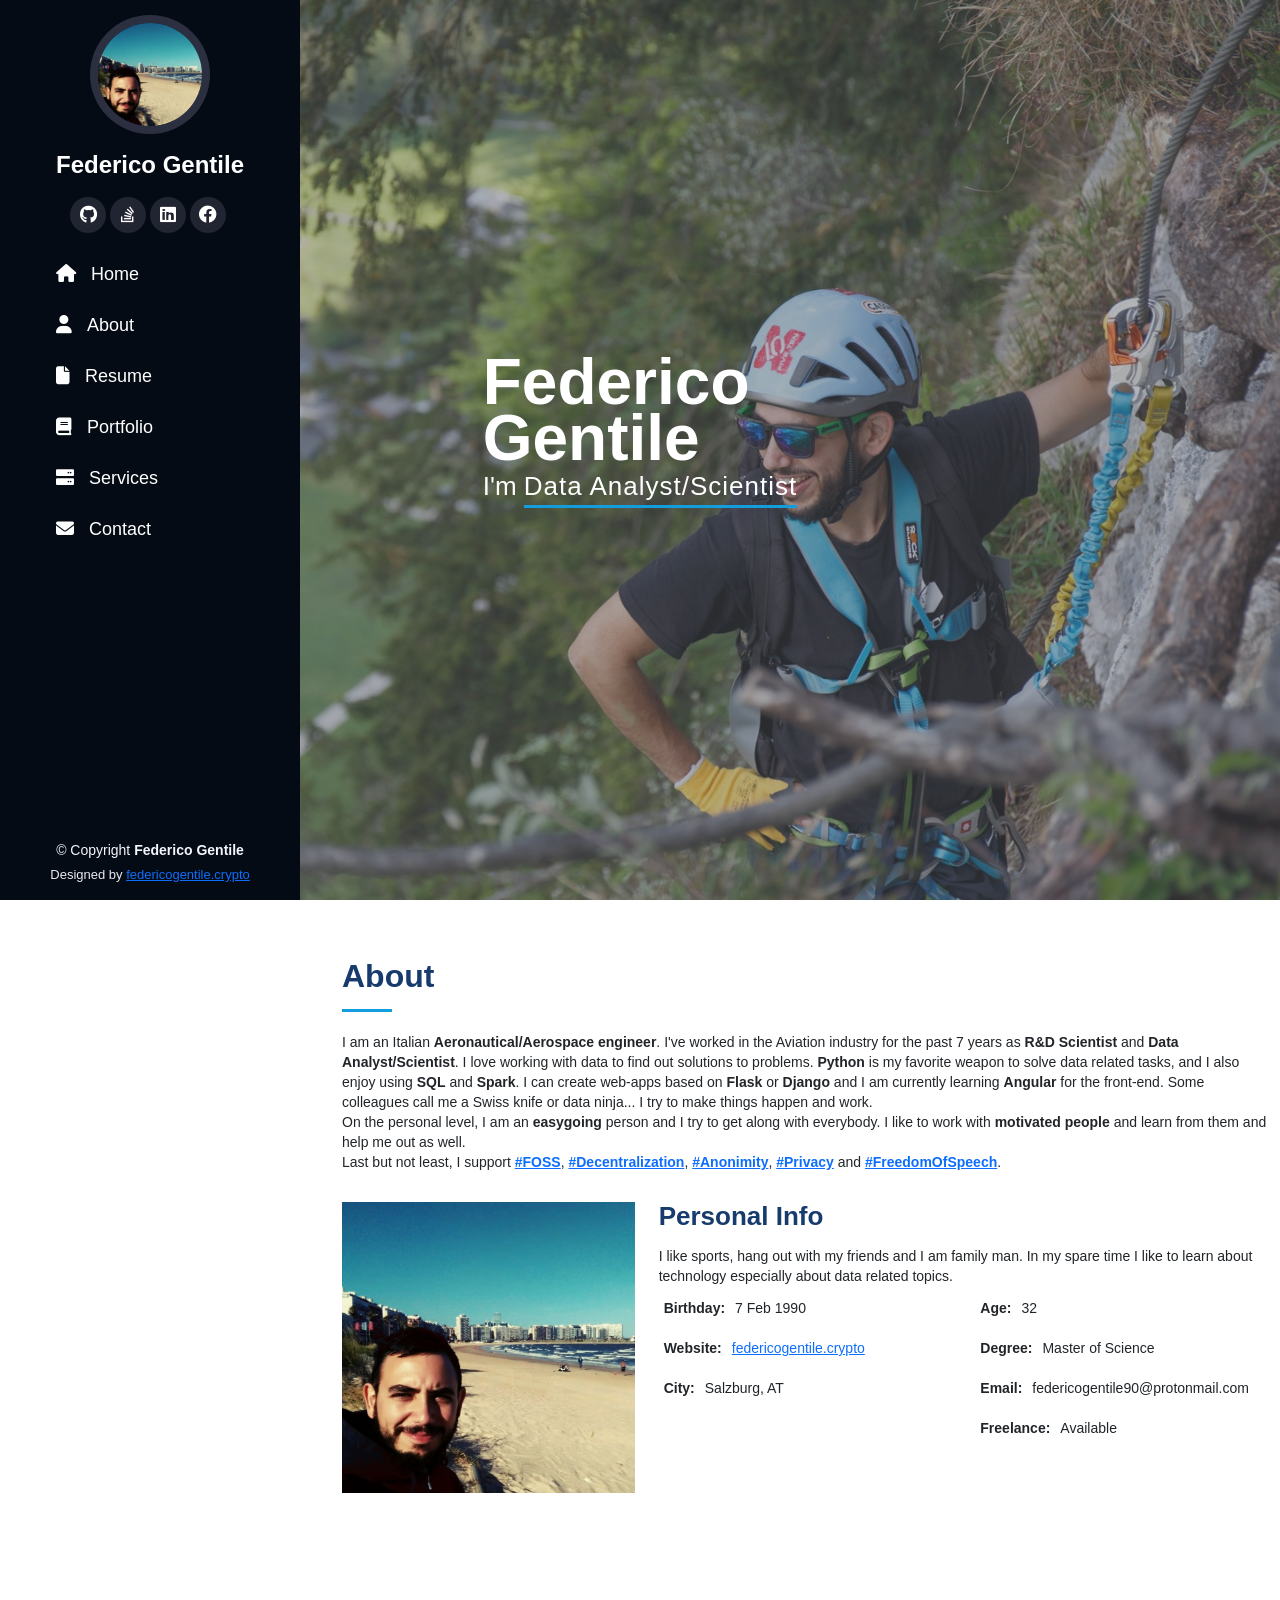
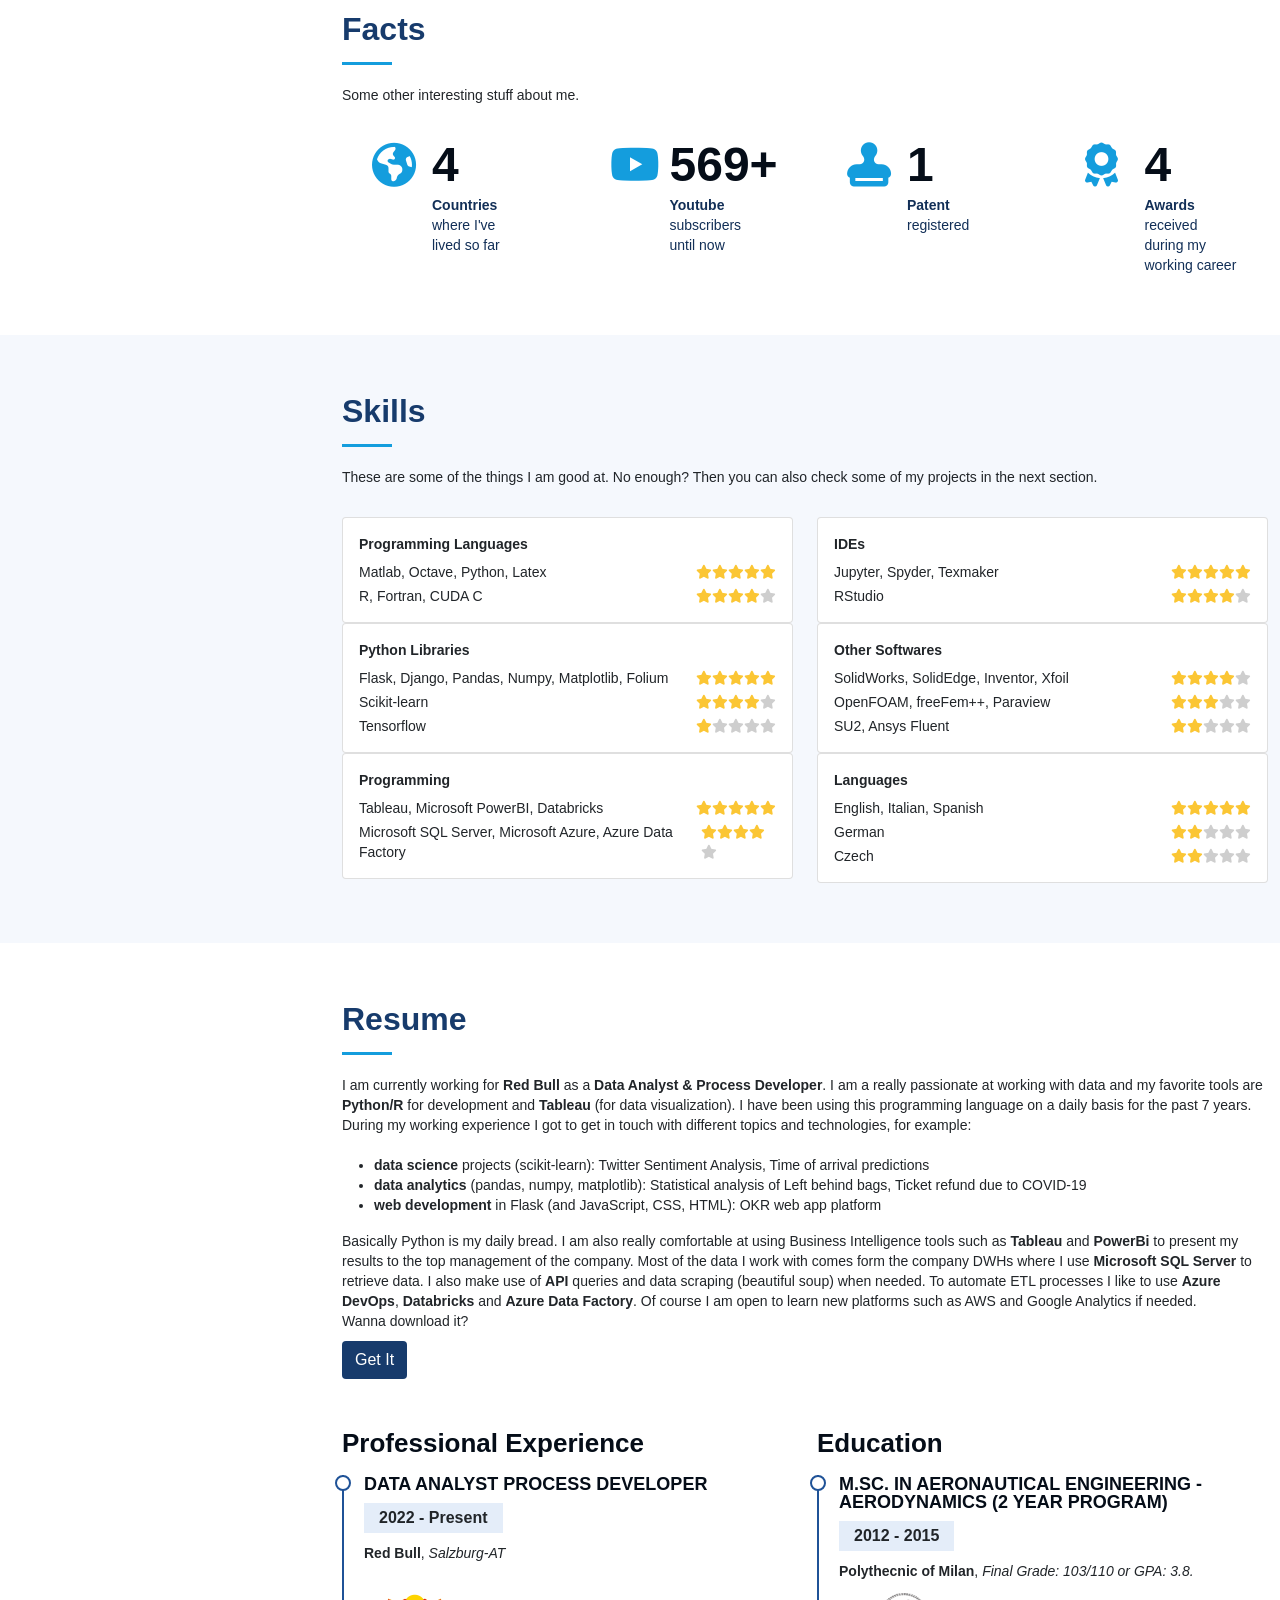
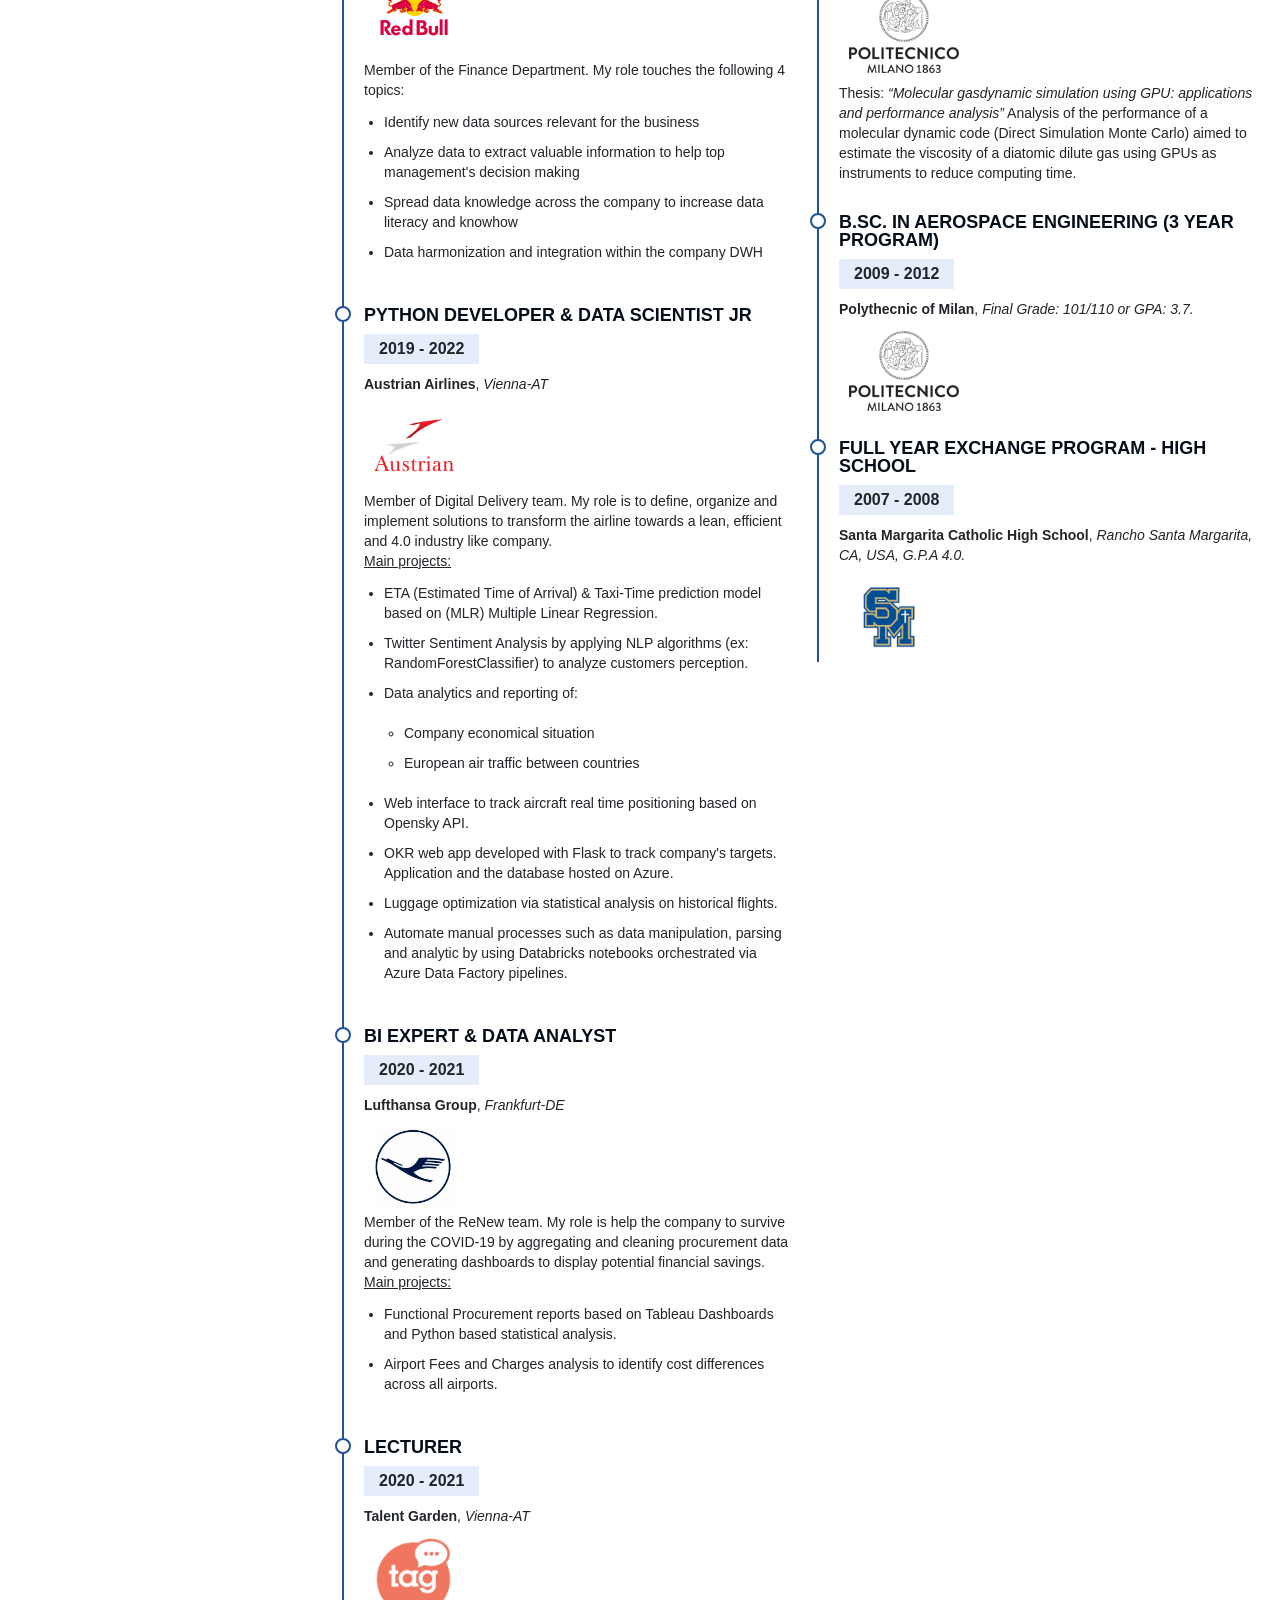
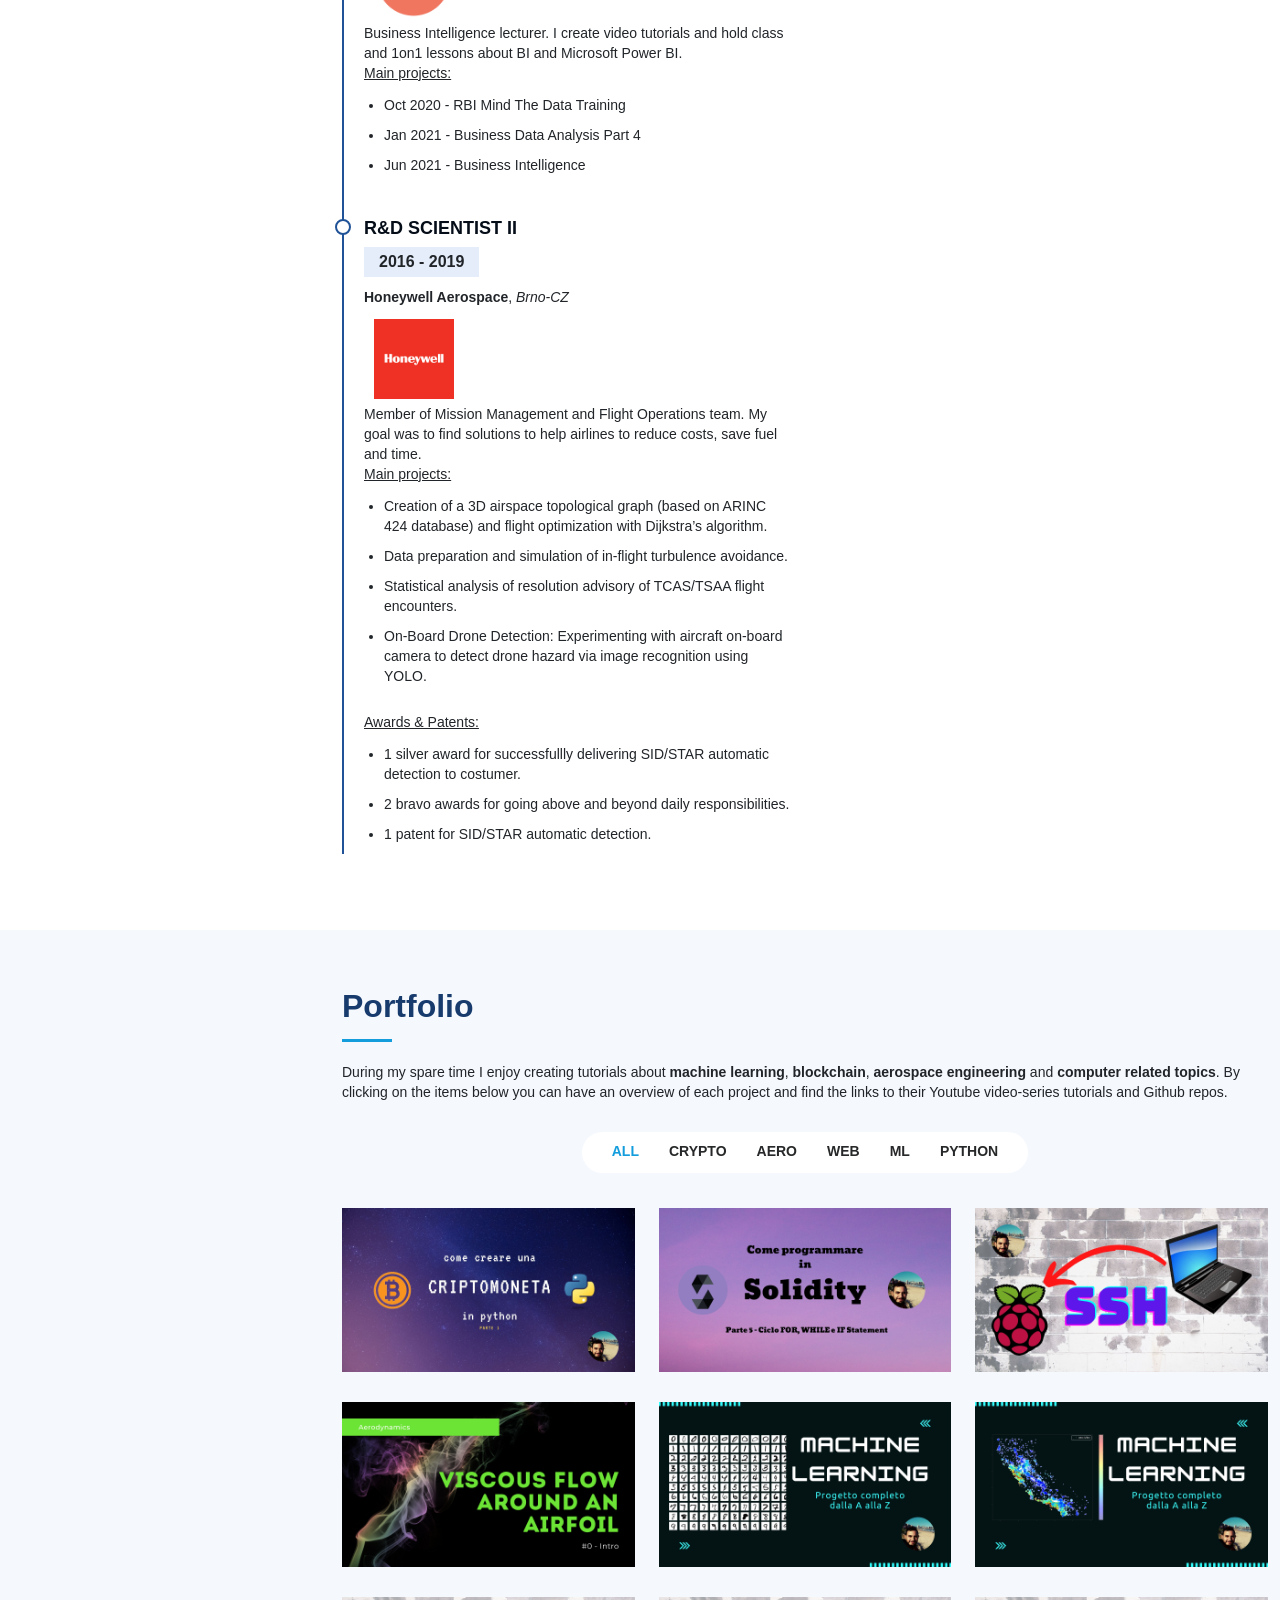
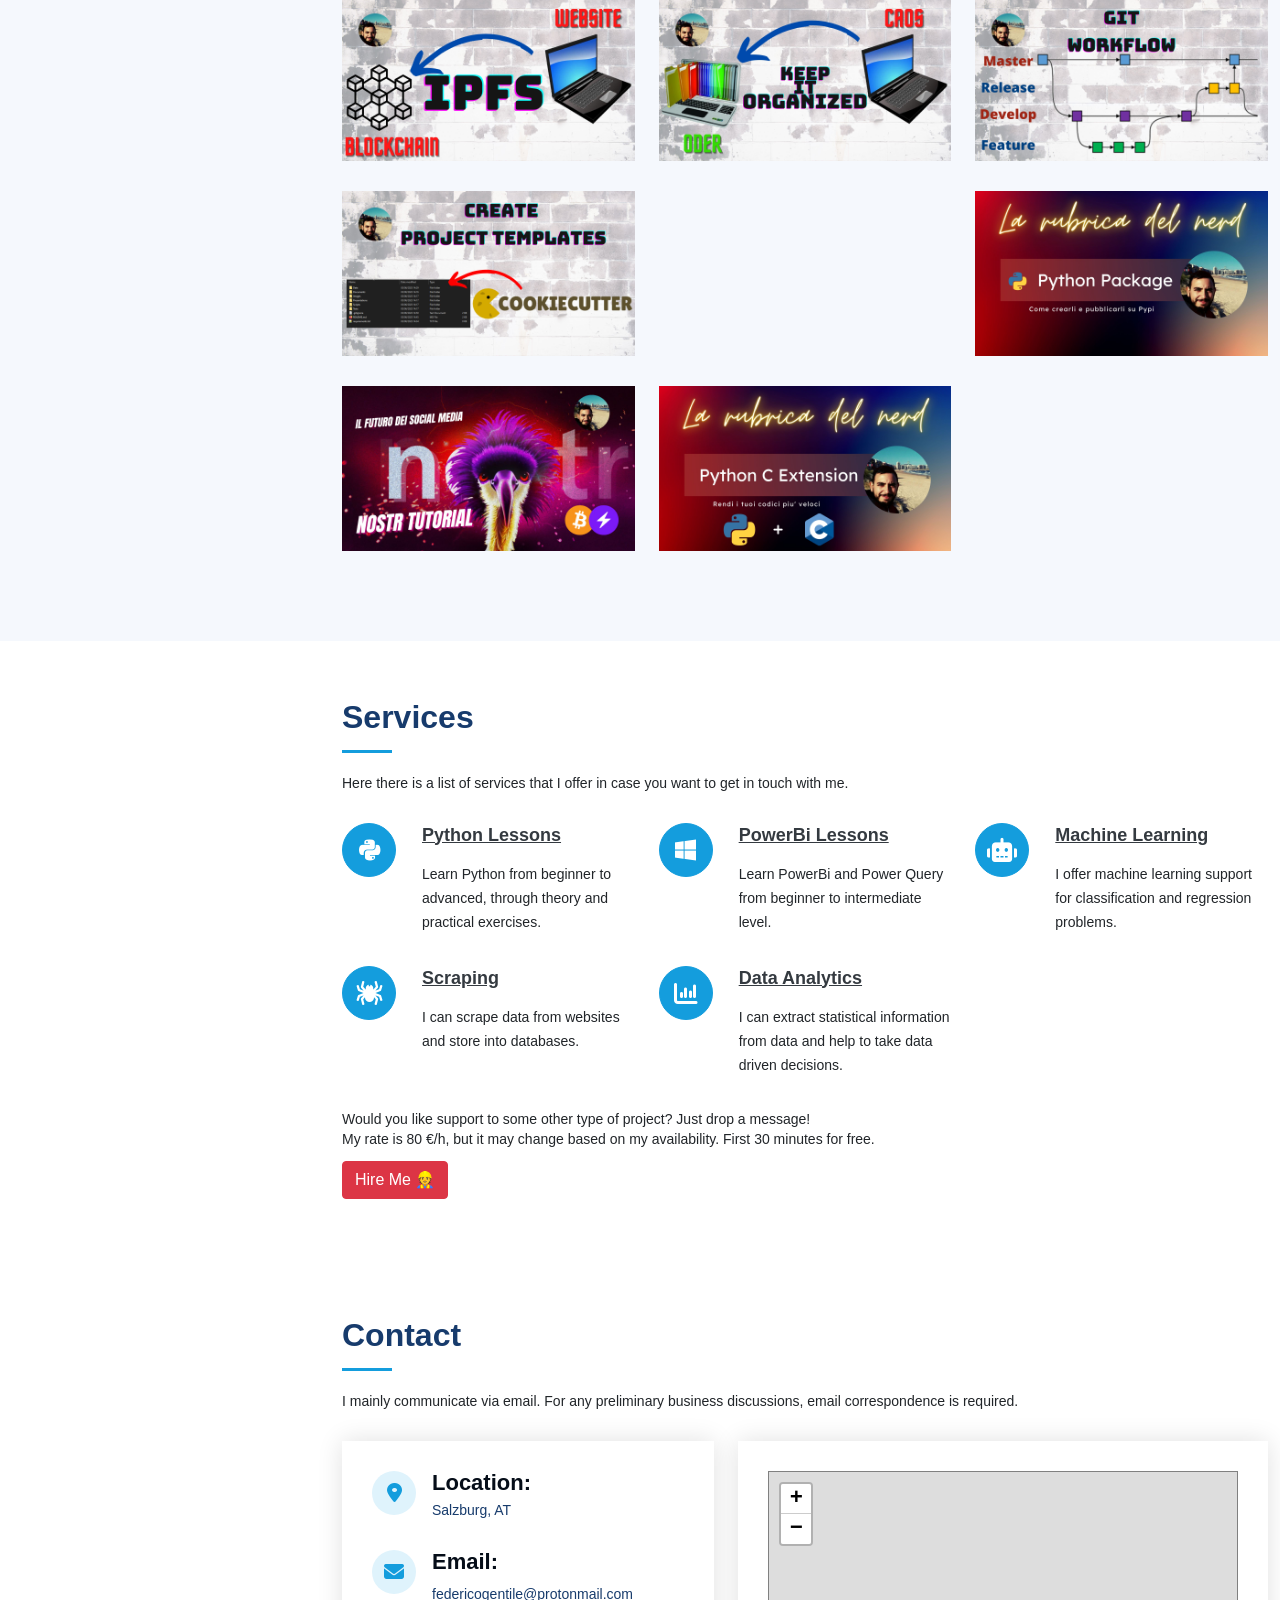
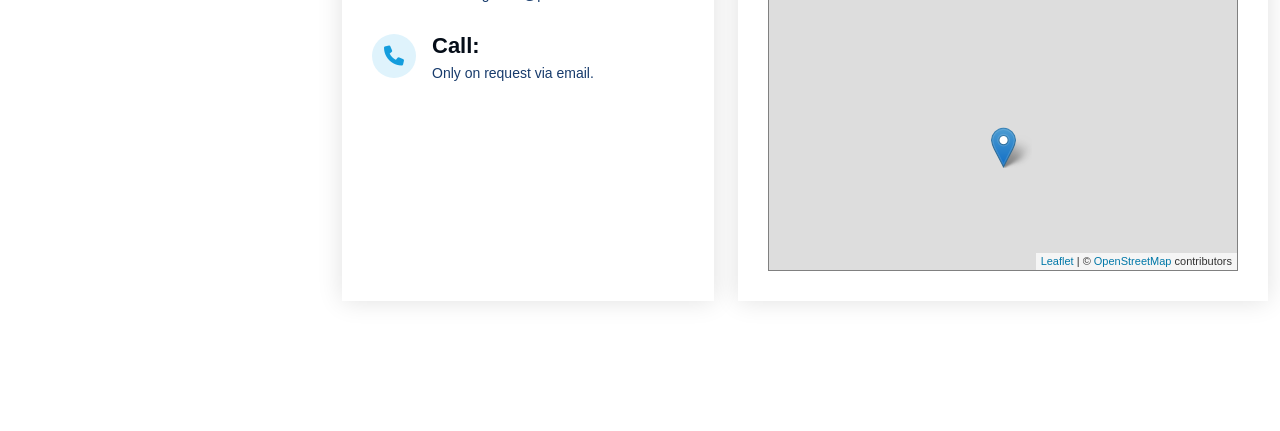
==== commit 3718fa5e: "Added Nostr and Python Extension tutorials" ====
--- a/index.html
+++ b/index.html
@@ -13,7 +13,7 @@
 <style>.mat-typography{font:400 14px/20px Roboto,Helvetica Neue,sans-serif;letter-spacing:normal}html,body{height:100%}body{margin:0;font-family:Roboto,Helvetica Neue,sans-serif}@charset "UTF-8";:root{--bs-blue:#0d6efd;--bs-indigo:#6610f2;--bs-purple:#6f42c1;--bs-pink:#d63384;--bs-red:#dc3545;--bs-orange:#fd7e14;--bs-yellow:#ffc107;--bs-green:#198754;--bs-teal:#20c997;--bs-cyan:#0dcaf0;--bs-white:#fff;--bs-gray:#6c757d;--bs-gray-dark:#343a40;--bs-gray-100:#f8f9fa;--bs-gray-200:#e9ecef;--bs-gray-300:#dee2e6;--bs-gray-400:#ced4da;--bs-gray-500:#adb5bd;--bs-gray-600:#6c757d;--bs-gray-700:#495057;--bs-gray-800:#343a40;--bs-gray-900:#212529;--bs-primary:#0d6efd;--bs-secondary:#6c757d;--bs-success:#198754;--bs-info:#0dcaf0;--bs-warning:#ffc107;--bs-danger:#dc3545;--bs-light:#f8f9fa;--bs-dark:#212529;--bs-primary-rgb:13, 110, 253;--bs-secondary-rgb:108, 117, 125;--bs-success-rgb:25, 135, 84;--bs-info-rgb:13, 202, 240;--bs-warning-rgb:255, 193, 7;--bs-danger-rgb:220, 53, 69;--bs-light-rgb:248, 249, 250;--bs-dark-rgb:33, 37, 41;--bs-white-rgb:255, 255, 255;--bs-black-rgb:0, 0, 0;--bs-body-color-rgb:33, 37, 41;--bs-body-bg-rgb:255, 255, 255;--bs-font-sans-serif:system-ui, -apple-system, "Segoe UI", Roboto, "Helvetica Neue", Arial, "Noto Sans", "Liberation Sans", sans-serif, "Apple Color Emoji", "Segoe UI Emoji", "Segoe UI Symbol", "Noto Color Emoji";--bs-font-monospace:SFMono-Regular, Menlo, Monaco, Consolas, "Liberation Mono", "Courier New", monospace;--bs-gradient:linear-gradient(180deg, rgba(255, 255, 255, .15), rgba(255, 255, 255, 0));--bs-body-font-family:var(--bs-font-sans-serif);--bs-body-font-size:1rem;--bs-body-font-weight:400;--bs-body-line-height:1.5;--bs-body-color:#212529;--bs-body-bg:#fff}*,*:before,*:after{box-sizing:border-box}@media (prefers-reduced-motion: no-preference){:root{scroll-behavior:smooth}}body{margin:0;font-family:var(--bs-body-font-family);font-size:var(--bs-body-font-size);font-weight:var(--bs-body-font-weight);line-height:var(--bs-body-line-height);color:var(--bs-body-color);text-align:var(--bs-body-text-align);background-color:var(--bs-body-bg);-webkit-text-size-adjust:100%;-webkit-tap-highlight-color:rgba(0,0,0,0)}:root{--fa-font-brands:normal 400 1em/1 "Font Awesome 6 Brands"}@font-face{font-family:"Font Awesome 6 Brands";font-style:normal;font-weight:400;font-display:block;src:url(fa-brands-400.859fc3887485de84.woff2) format("woff2"),url(fa-brands-400.7fa789ab57acb632.ttf) format("truetype")}:root{--fa-font-regular:normal 400 1em/1 "Font Awesome 6 Free"}@font-face{font-family:"Font Awesome 6 Free";font-style:normal;font-weight:400;font-display:block;src:url(fa-regular-400.2ffd018f0eda6f7b.woff2) format("woff2"),url(fa-regular-400.da02cb7e372f16a2.ttf) format("truetype")}:root{--fa-font-solid:normal 900 1em/1 "Font Awesome 6 Free"}@font-face{font-family:"Font Awesome 6 Free";font-style:normal;font-weight:900;font-display:block;src:url(fa-solid-900.40ddefd79fe7af45.woff2) format("woff2"),url(fa-solid-900.3a463ec33b4fe9f7.ttf) format("truetype")}</style><link rel="stylesheet" href="styles.e7f84432290f0004.css" media="print" onload="this.media='all'"><noscript><link rel="stylesheet" href="styles.e7f84432290f0004.css"></noscript></head>
 <body class="mat-typography">
   <app-root></app-root>
-<script src="runtime.192fbd9c3c1853ea.js" type="module"></script><script src="polyfills.4d90aae348ec9687.js" type="module"></script><script src="scripts.18b9c66022c48c96.js" defer></script><script src="main.131002cf698adfce.js" type="module"></script>
+<script src="runtime.192fbd9c3c1853ea.js" type="module"></script><script src="polyfills.4d90aae348ec9687.js" type="module"></script><script src="scripts.18b9c66022c48c96.js" defer></script><script src="main.e16a5035764f1a2c.js" type="module"></script>
 <script src="https://unpkg.com/isotope-layout@3/dist/isotope.pkgd.min.js"></script>
 <!-- Make sure you put this AFTER Leaflet's CSS -->
 <script src="https://unpkg.com/leaflet@1.8.0/dist/leaflet.js" integrity="sha512-BB3hKbKWOc9Ez/TAwyWxNXeoV9c1v6FIeYiBieIWkpLjauysF18NzgR1MBNBXf8/KABdlkX68nAhlwcDFLGPCQ==" crossorigin=""></script>
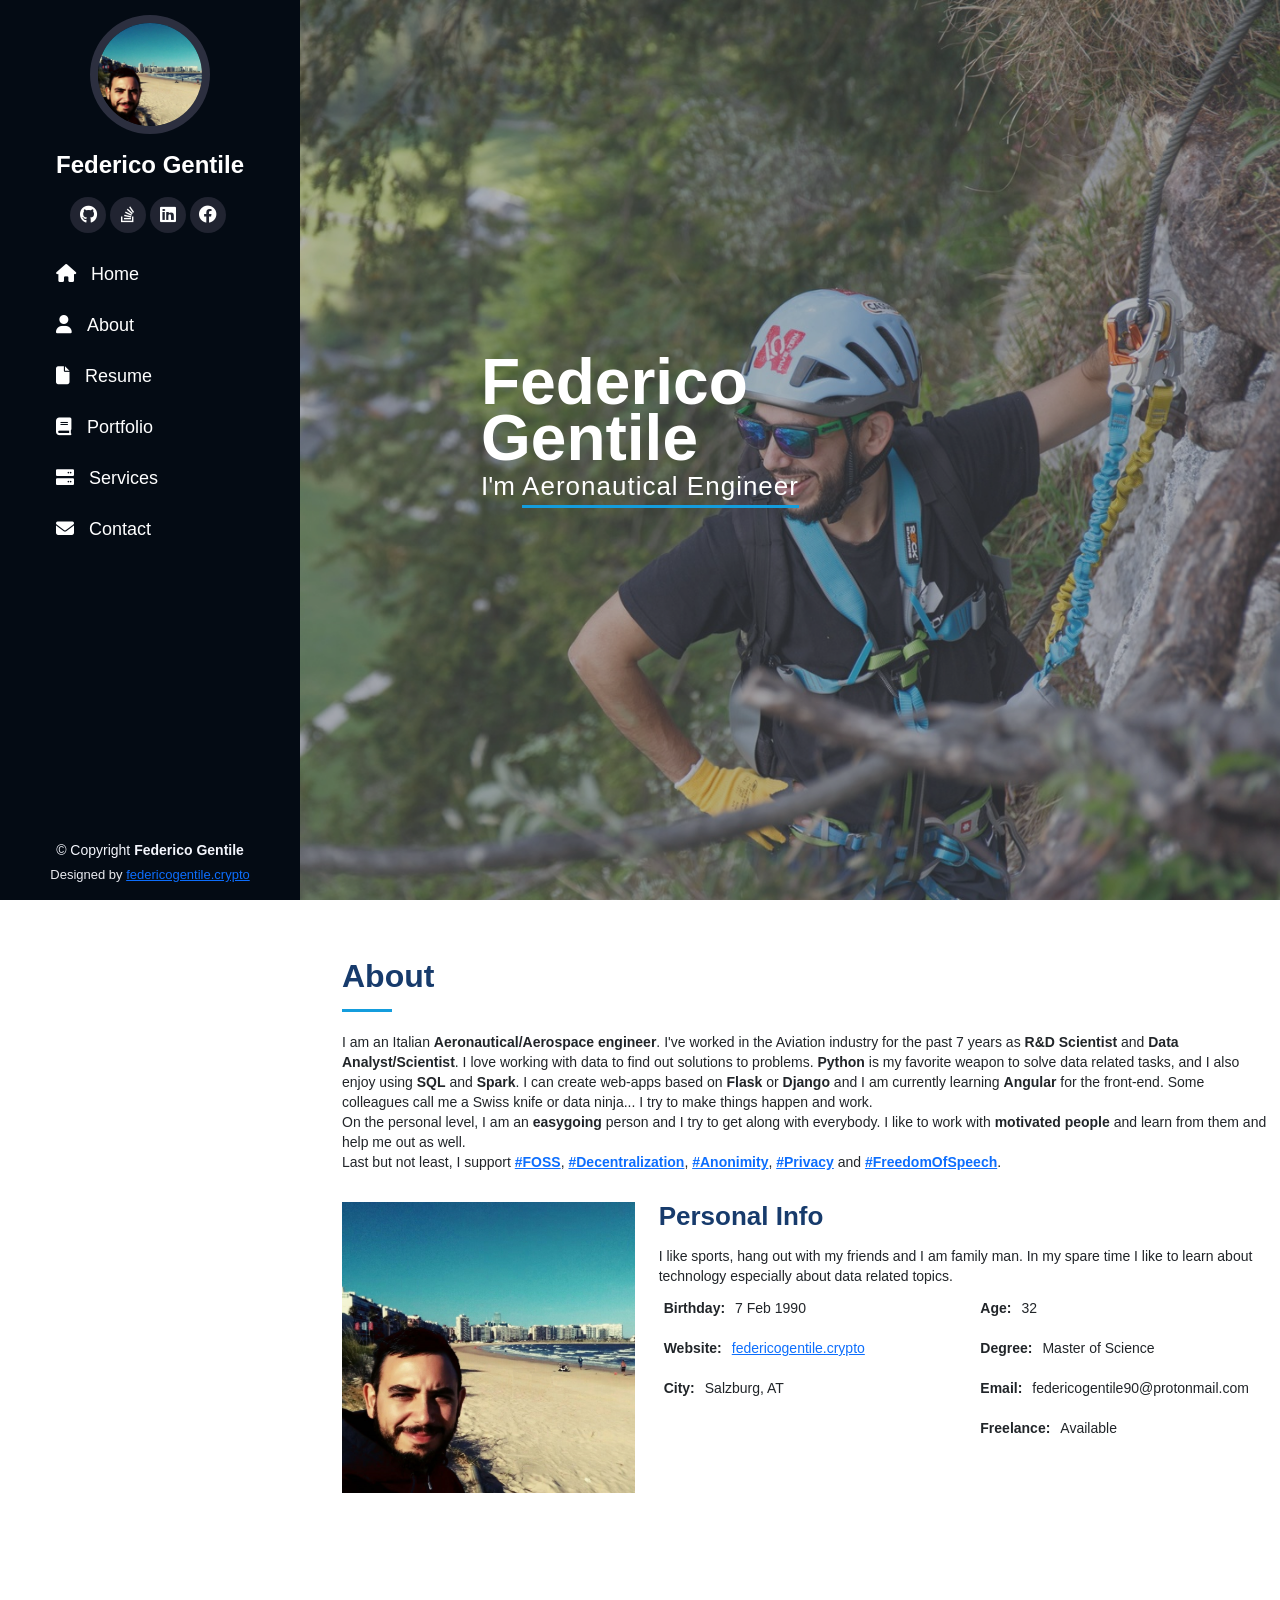
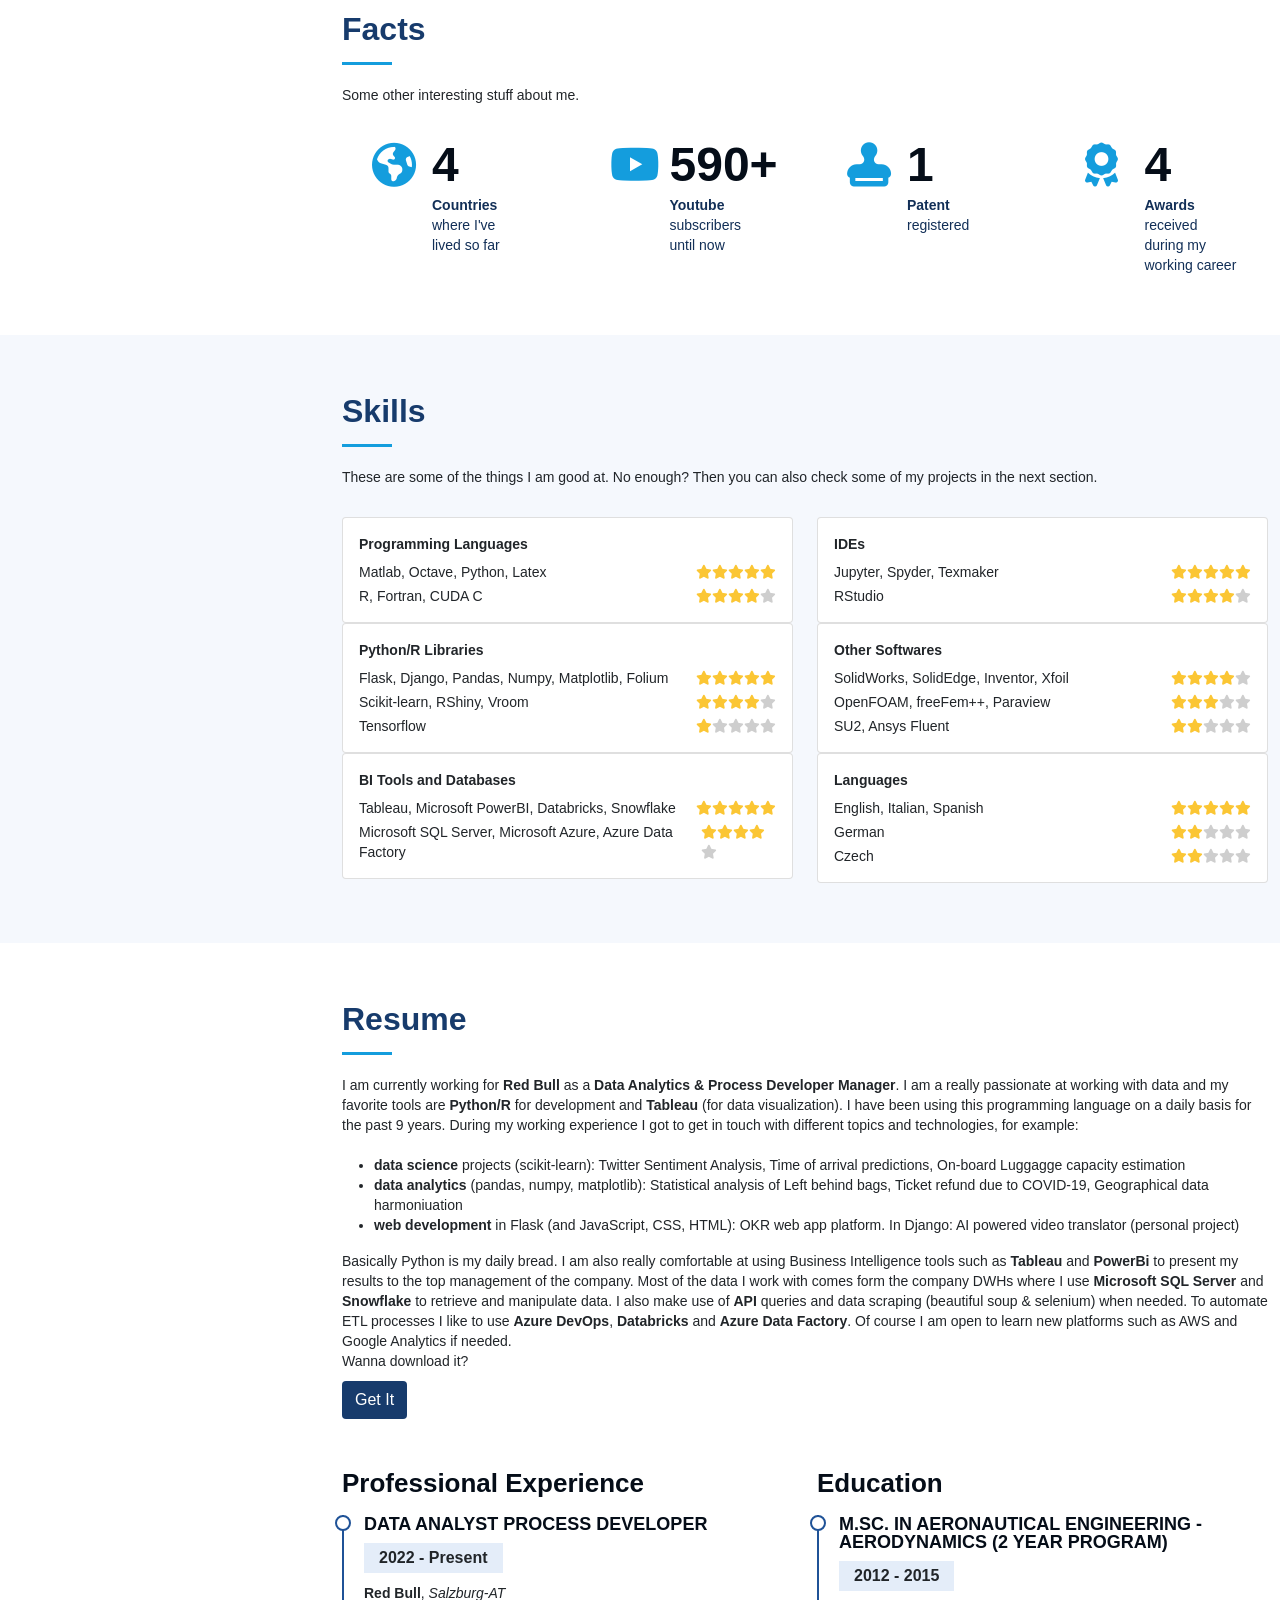
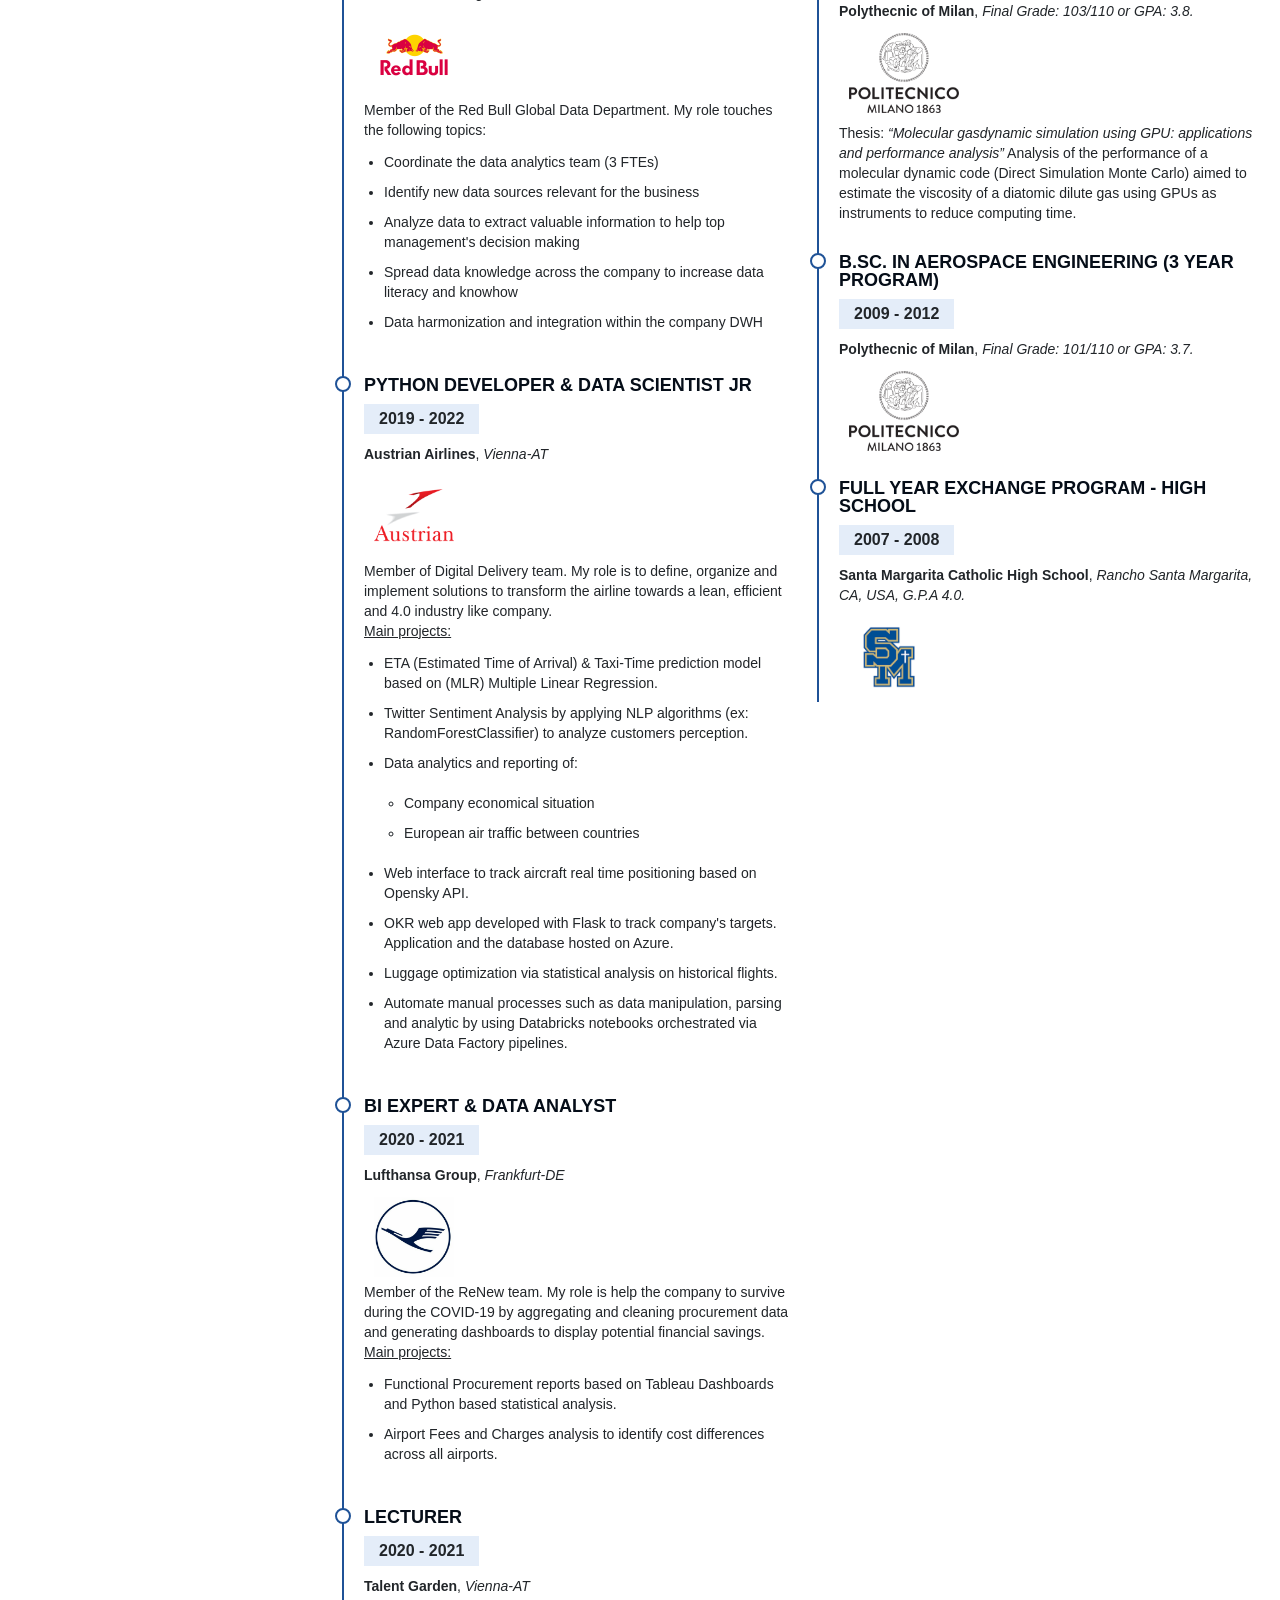
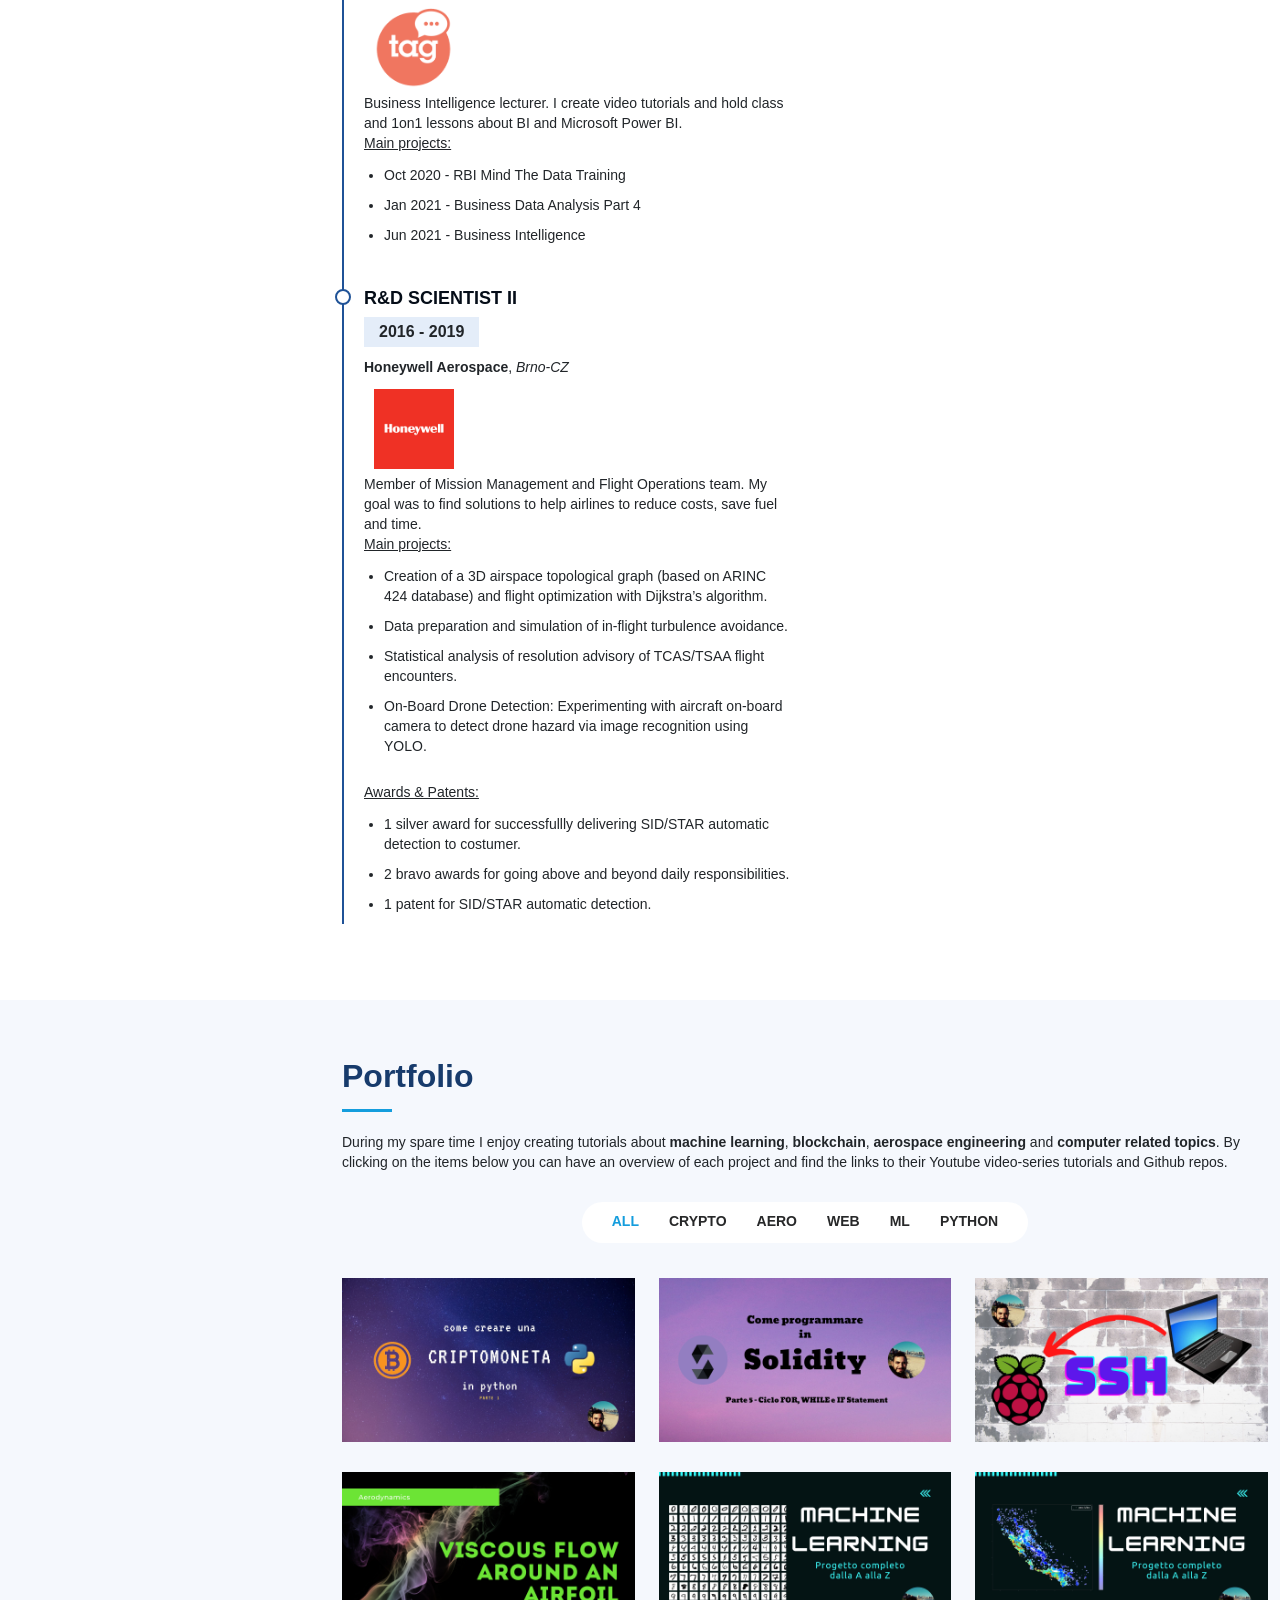
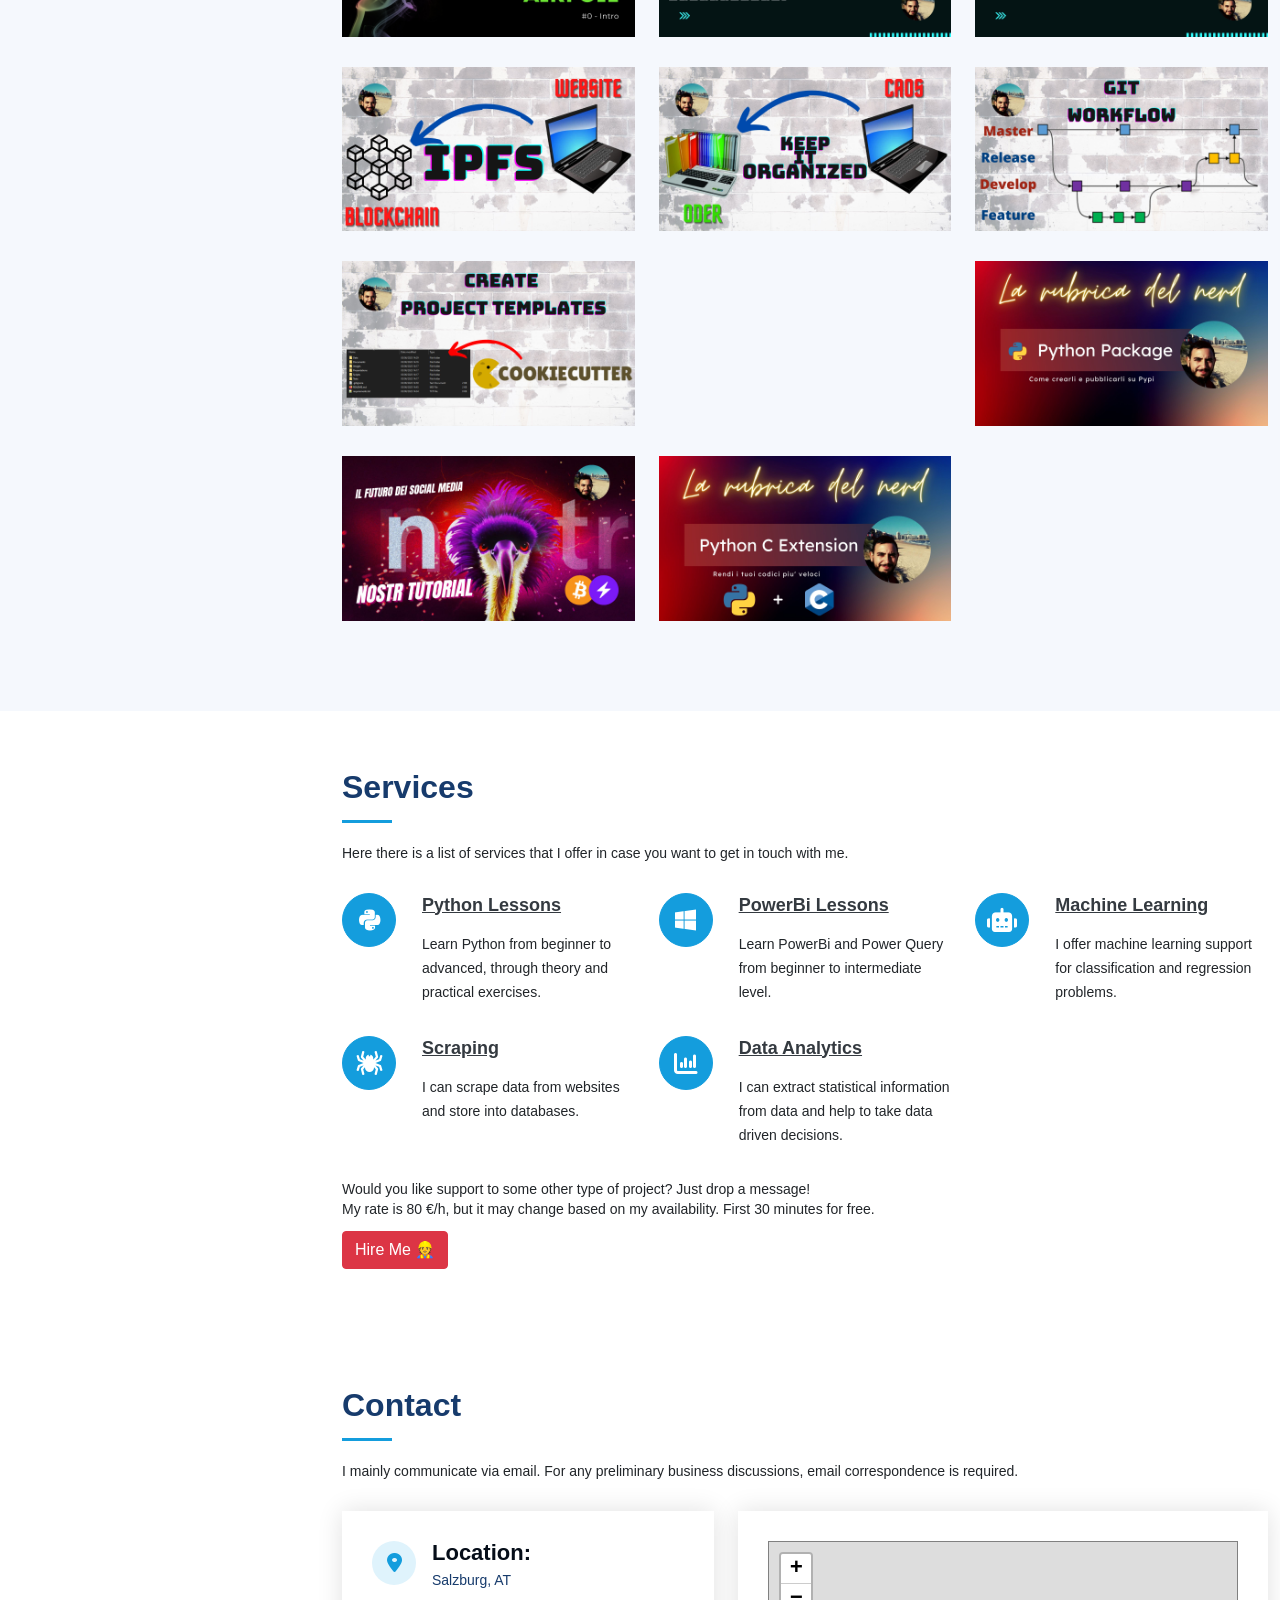
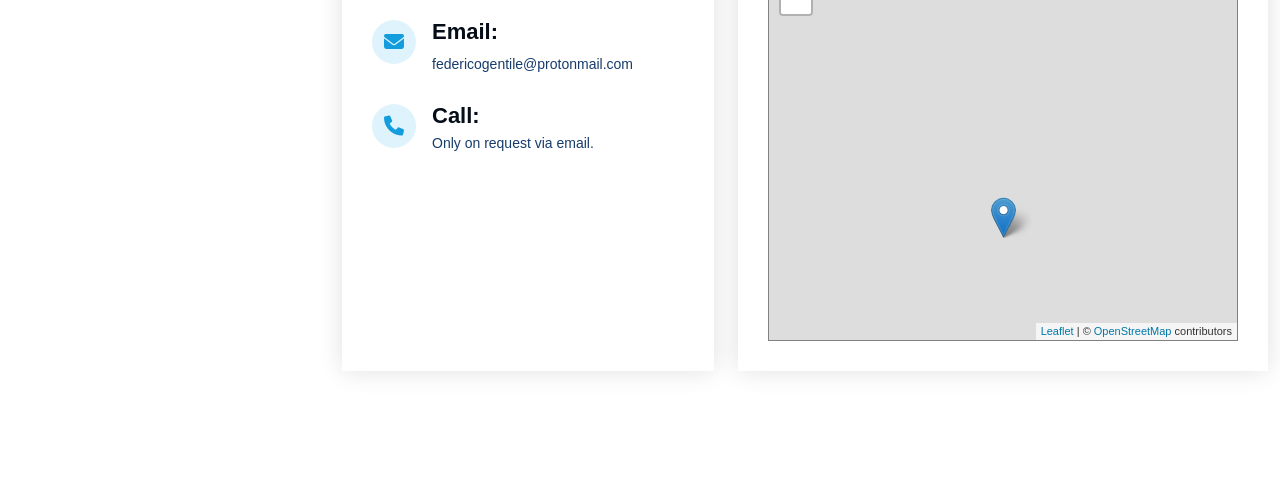
==== commit bb32db07: "Updated resume" ====
--- a/index.html
+++ b/index.html
@@ -8,12 +8,12 @@
   <meta name="viewport" content="width=device-width, initial-scale=1">
   <link rel="icon" type="image/x-icon" href="favicon.ico">
   <link rel="preconnect" href="https://fonts.gstatic.com">
-  <style type="text/css">@font-face{font-family:'Roboto';font-style:normal;font-weight:300;font-display:swap;src:url(https://fonts.gstatic.com/s/roboto/v30/KFOlCnqEu92Fr1MmSU5fCRc4AMP6lbBP.woff2) format('woff2');unicode-range:U+0460-052F, U+1C80-1C88, U+20B4, U+2DE0-2DFF, U+A640-A69F, U+FE2E-FE2F;}@font-face{font-family:'Roboto';font-style:normal;font-weight:300;font-display:swap;src:url(https://fonts.gstatic.com/s/roboto/v30/KFOlCnqEu92Fr1MmSU5fABc4AMP6lbBP.woff2) format('woff2');unicode-range:U+0301, U+0400-045F, U+0490-0491, U+04B0-04B1, U+2116;}@font-face{font-family:'Roboto';font-style:normal;font-weight:300;font-display:swap;src:url(https://fonts.gstatic.com/s/roboto/v30/KFOlCnqEu92Fr1MmSU5fCBc4AMP6lbBP.woff2) format('woff2');unicode-range:U+1F00-1FFF;}@font-face{font-family:'Roboto';font-style:normal;font-weight:300;font-display:swap;src:url(https://fonts.gstatic.com/s/roboto/v30/KFOlCnqEu92Fr1MmSU5fBxc4AMP6lbBP.woff2) format('woff2');unicode-range:U+0370-03FF;}@font-face{font-family:'Roboto';font-style:normal;font-weight:300;font-display:swap;src:url(https://fonts.gstatic.com/s/roboto/v30/KFOlCnqEu92Fr1MmSU5fCxc4AMP6lbBP.woff2) format('woff2');unicode-range:U+0102-0103, U+0110-0111, U+0128-0129, U+0168-0169, U+01A0-01A1, U+01AF-01B0, U+0300-0301, U+0303-0304, U+0308-0309, U+0323, U+0329, U+1EA0-1EF9, U+20AB;}@font-face{font-family:'Roboto';font-style:normal;font-weight:300;font-display:swap;src:url(https://fonts.gstatic.com/s/roboto/v30/KFOlCnqEu92Fr1MmSU5fChc4AMP6lbBP.woff2) format('woff2');unicode-range:U+0100-02AF, U+0304, U+0308, U+0329, U+1E00-1E9F, U+1EF2-1EFF, U+2020, U+20A0-20AB, U+20AD-20CF, U+2113, U+2C60-2C7F, U+A720-A7FF;}@font-face{font-family:'Roboto';font-style:normal;font-weight:300;font-display:swap;src:url(https://fonts.gstatic.com/s/roboto/v30/KFOlCnqEu92Fr1MmSU5fBBc4AMP6lQ.woff2) format('woff2');unicode-range:U+0000-00FF, U+0131, U+0152-0153, U+02BB-02BC, U+02C6, U+02DA, U+02DC, U+0304, U+0308, U+0329, U+2000-206F, U+2074, U+20AC, U+2122, U+2191, U+2193, U+2212, U+2215, U+FEFF, U+FFFD;}@font-face{font-family:'Roboto';font-style:normal;font-weight:400;font-display:swap;src:url(https://fonts.gstatic.com/s/roboto/v30/KFOmCnqEu92Fr1Mu72xKKTU1Kvnz.woff2) format('woff2');unicode-range:U+0460-052F, U+1C80-1C88, U+20B4, U+2DE0-2DFF, U+A640-A69F, U+FE2E-FE2F;}@font-face{font-family:'Roboto';font-style:normal;font-weight:400;font-display:swap;src:url(https://fonts.gstatic.com/s/roboto/v30/KFOmCnqEu92Fr1Mu5mxKKTU1Kvnz.woff2) format('woff2');unicode-range:U+0301, U+0400-045F, U+0490-0491, U+04B0-04B1, U+2116;}@font-face{font-family:'Roboto';font-style:normal;font-weight:400;font-display:swap;src:url(https://fonts.gstatic.com/s/roboto/v30/KFOmCnqEu92Fr1Mu7mxKKTU1Kvnz.woff2) format('woff2');unicode-range:U+1F00-1FFF;}@font-face{font-family:'Roboto';font-style:normal;font-weight:400;font-display:swap;src:url(https://fonts.gstatic.com/s/roboto/v30/KFOmCnqEu92Fr1Mu4WxKKTU1Kvnz.woff2) format('woff2');unicode-range:U+0370-03FF;}@font-face{font-family:'Roboto';font-style:normal;font-weight:400;font-display:swap;src:url(https://fonts.gstatic.com/s/roboto/v30/KFOmCnqEu92Fr1Mu7WxKKTU1Kvnz.woff2) format('woff2');unicode-range:U+0102-0103, U+0110-0111, U+0128-0129, U+0168-0169, U+01A0-01A1, U+01AF-01B0, U+0300-0301, U+0303-0304, U+0308-0309, U+0323, U+0329, U+1EA0-1EF9, U+20AB;}@font-face{font-family:'Roboto';font-style:normal;font-weight:400;font-display:swap;src:url(https://fonts.gstatic.com/s/roboto/v30/KFOmCnqEu92Fr1Mu7GxKKTU1Kvnz.woff2) format('woff2');unicode-range:U+0100-02AF, U+0304, U+0308, U+0329, U+1E00-1E9F, U+1EF2-1EFF, U+2020, U+20A0-20AB, U+20AD-20CF, U+2113, U+2C60-2C7F, U+A720-A7FF;}@font-face{font-family:'Roboto';font-style:normal;font-weight:400;font-display:swap;src:url(https://fonts.gstatic.com/s/roboto/v30/KFOmCnqEu92Fr1Mu4mxKKTU1Kg.woff2) format('woff2');unicode-range:U+0000-00FF, U+0131, U+0152-0153, U+02BB-02BC, U+02C6, U+02DA, U+02DC, U+0304, U+0308, U+0329, U+2000-206F, U+2074, U+20AC, U+2122, U+2191, U+2193, U+2212, U+2215, U+FEFF, U+FFFD;}@font-face{font-family:'Roboto';font-style:normal;font-weight:500;font-display:swap;src:url(https://fonts.gstatic.com/s/roboto/v30/KFOlCnqEu92Fr1MmEU9fCRc4AMP6lbBP.woff2) format('woff2');unicode-range:U+0460-052F, U+1C80-1C88, U+20B4, U+2DE0-2DFF, U+A640-A69F, U+FE2E-FE2F;}@font-face{font-family:'Roboto';font-style:normal;font-weight:500;font-display:swap;src:url(https://fonts.gstatic.com/s/roboto/v30/KFOlCnqEu92Fr1MmEU9fABc4AMP6lbBP.woff2) format('woff2');unicode-range:U+0301, U+0400-045F, U+0490-0491, U+04B0-04B1, U+2116;}@font-face{font-family:'Roboto';font-style:normal;font-weight:500;font-display:swap;src:url(https://fonts.gstatic.com/s/roboto/v30/KFOlCnqEu92Fr1MmEU9fCBc4AMP6lbBP.woff2) format('woff2');unicode-range:U+1F00-1FFF;}@font-face{font-family:'Roboto';font-style:normal;font-weight:500;font-display:swap;src:url(https://fonts.gstatic.com/s/roboto/v30/KFOlCnqEu92Fr1MmEU9fBxc4AMP6lbBP.woff2) format('woff2');unicode-range:U+0370-03FF;}@font-face{font-family:'Roboto';font-style:normal;font-weight:500;font-display:swap;src:url(https://fonts.gstatic.com/s/roboto/v30/KFOlCnqEu92Fr1MmEU9fCxc4AMP6lbBP.woff2) format('woff2');unicode-range:U+0102-0103, U+0110-0111, U+0128-0129, U+0168-0169, U+01A0-01A1, U+01AF-01B0, U+0300-0301, U+0303-0304, U+0308-0309, U+0323, U+0329, U+1EA0-1EF9, U+20AB;}@font-face{font-family:'Roboto';font-style:normal;font-weight:500;font-display:swap;src:url(https://fonts.gstatic.com/s/roboto/v30/KFOlCnqEu92Fr1MmEU9fChc4AMP6lbBP.woff2) format('woff2');unicode-range:U+0100-02AF, U+0304, U+0308, U+0329, U+1E00-1E9F, U+1EF2-1EFF, U+2020, U+20A0-20AB, U+20AD-20CF, U+2113, U+2C60-2C7F, U+A720-A7FF;}@font-face{font-family:'Roboto';font-style:normal;font-weight:500;font-display:swap;src:url(https://fonts.gstatic.com/s/roboto/v30/KFOlCnqEu92Fr1MmEU9fBBc4AMP6lQ.woff2) format('woff2');unicode-range:U+0000-00FF, U+0131, U+0152-0153, U+02BB-02BC, U+02C6, U+02DA, U+02DC, U+0304, U+0308, U+0329, U+2000-206F, U+2074, U+20AC, U+2122, U+2191, U+2193, U+2212, U+2215, U+FEFF, U+FFFD;}</style>
-  <style type="text/css">@font-face{font-family:'Material Icons';font-style:normal;font-weight:400;src:url(https://fonts.gstatic.com/s/materialicons/v140/flUhRq6tzZclQEJ-Vdg-IuiaDsNcIhQ8tQ.woff2) format('woff2');}.material-icons{font-family:'Material Icons';font-weight:normal;font-style:normal;font-size:24px;line-height:1;letter-spacing:normal;text-transform:none;display:inline-block;white-space:nowrap;word-wrap:normal;direction:ltr;-webkit-font-feature-settings:'liga';-webkit-font-smoothing:antialiased;}</style>
+  <style type="text/css">@font-face{font-family:'Roboto';font-style:normal;font-weight:300;font-display:swap;src:url(https://fonts.gstatic.com/s/roboto/v32/KFOlCnqEu92Fr1MmSU5fCRc4AMP6lbBP.woff2) format('woff2');unicode-range:U+0460-052F, U+1C80-1C88, U+20B4, U+2DE0-2DFF, U+A640-A69F, U+FE2E-FE2F;}@font-face{font-family:'Roboto';font-style:normal;font-weight:300;font-display:swap;src:url(https://fonts.gstatic.com/s/roboto/v32/KFOlCnqEu92Fr1MmSU5fABc4AMP6lbBP.woff2) format('woff2');unicode-range:U+0301, U+0400-045F, U+0490-0491, U+04B0-04B1, U+2116;}@font-face{font-family:'Roboto';font-style:normal;font-weight:300;font-display:swap;src:url(https://fonts.gstatic.com/s/roboto/v32/KFOlCnqEu92Fr1MmSU5fCBc4AMP6lbBP.woff2) format('woff2');unicode-range:U+1F00-1FFF;}@font-face{font-family:'Roboto';font-style:normal;font-weight:300;font-display:swap;src:url(https://fonts.gstatic.com/s/roboto/v32/KFOlCnqEu92Fr1MmSU5fBxc4AMP6lbBP.woff2) format('woff2');unicode-range:U+0370-0377, U+037A-037F, U+0384-038A, U+038C, U+038E-03A1, U+03A3-03FF;}@font-face{font-family:'Roboto';font-style:normal;font-weight:300;font-display:swap;src:url(https://fonts.gstatic.com/s/roboto/v32/KFOlCnqEu92Fr1MmSU5fCxc4AMP6lbBP.woff2) format('woff2');unicode-range:U+0102-0103, U+0110-0111, U+0128-0129, U+0168-0169, U+01A0-01A1, U+01AF-01B0, U+0300-0301, U+0303-0304, U+0308-0309, U+0323, U+0329, U+1EA0-1EF9, U+20AB;}@font-face{font-family:'Roboto';font-style:normal;font-weight:300;font-display:swap;src:url(https://fonts.gstatic.com/s/roboto/v32/KFOlCnqEu92Fr1MmSU5fChc4AMP6lbBP.woff2) format('woff2');unicode-range:U+0100-02AF, U+0304, U+0308, U+0329, U+1E00-1E9F, U+1EF2-1EFF, U+2020, U+20A0-20AB, U+20AD-20C0, U+2113, U+2C60-2C7F, U+A720-A7FF;}@font-face{font-family:'Roboto';font-style:normal;font-weight:300;font-display:swap;src:url(https://fonts.gstatic.com/s/roboto/v32/KFOlCnqEu92Fr1MmSU5fBBc4AMP6lQ.woff2) format('woff2');unicode-range:U+0000-00FF, U+0131, U+0152-0153, U+02BB-02BC, U+02C6, U+02DA, U+02DC, U+0304, U+0308, U+0329, U+2000-206F, U+2074, U+20AC, U+2122, U+2191, U+2193, U+2212, U+2215, U+FEFF, U+FFFD;}@font-face{font-family:'Roboto';font-style:normal;font-weight:400;font-display:swap;src:url(https://fonts.gstatic.com/s/roboto/v32/KFOmCnqEu92Fr1Mu72xKKTU1Kvnz.woff2) format('woff2');unicode-range:U+0460-052F, U+1C80-1C88, U+20B4, U+2DE0-2DFF, U+A640-A69F, U+FE2E-FE2F;}@font-face{font-family:'Roboto';font-style:normal;font-weight:400;font-display:swap;src:url(https://fonts.gstatic.com/s/roboto/v32/KFOmCnqEu92Fr1Mu5mxKKTU1Kvnz.woff2) format('woff2');unicode-range:U+0301, U+0400-045F, U+0490-0491, U+04B0-04B1, U+2116;}@font-face{font-family:'Roboto';font-style:normal;font-weight:400;font-display:swap;src:url(https://fonts.gstatic.com/s/roboto/v32/KFOmCnqEu92Fr1Mu7mxKKTU1Kvnz.woff2) format('woff2');unicode-range:U+1F00-1FFF;}@font-face{font-family:'Roboto';font-style:normal;font-weight:400;font-display:swap;src:url(https://fonts.gstatic.com/s/roboto/v32/KFOmCnqEu92Fr1Mu4WxKKTU1Kvnz.woff2) format('woff2');unicode-range:U+0370-0377, U+037A-037F, U+0384-038A, U+038C, U+038E-03A1, U+03A3-03FF;}@font-face{font-family:'Roboto';font-style:normal;font-weight:400;font-display:swap;src:url(https://fonts.gstatic.com/s/roboto/v32/KFOmCnqEu92Fr1Mu7WxKKTU1Kvnz.woff2) format('woff2');unicode-range:U+0102-0103, U+0110-0111, U+0128-0129, U+0168-0169, U+01A0-01A1, U+01AF-01B0, U+0300-0301, U+0303-0304, U+0308-0309, U+0323, U+0329, U+1EA0-1EF9, U+20AB;}@font-face{font-family:'Roboto';font-style:normal;font-weight:400;font-display:swap;src:url(https://fonts.gstatic.com/s/roboto/v32/KFOmCnqEu92Fr1Mu7GxKKTU1Kvnz.woff2) format('woff2');unicode-range:U+0100-02AF, U+0304, U+0308, U+0329, U+1E00-1E9F, U+1EF2-1EFF, U+2020, U+20A0-20AB, U+20AD-20C0, U+2113, U+2C60-2C7F, U+A720-A7FF;}@font-face{font-family:'Roboto';font-style:normal;font-weight:400;font-display:swap;src:url(https://fonts.gstatic.com/s/roboto/v32/KFOmCnqEu92Fr1Mu4mxKKTU1Kg.woff2) format('woff2');unicode-range:U+0000-00FF, U+0131, U+0152-0153, U+02BB-02BC, U+02C6, U+02DA, U+02DC, U+0304, U+0308, U+0329, U+2000-206F, U+2074, U+20AC, U+2122, U+2191, U+2193, U+2212, U+2215, U+FEFF, U+FFFD;}@font-face{font-family:'Roboto';font-style:normal;font-weight:500;font-display:swap;src:url(https://fonts.gstatic.com/s/roboto/v32/KFOlCnqEu92Fr1MmEU9fCRc4AMP6lbBP.woff2) format('woff2');unicode-range:U+0460-052F, U+1C80-1C88, U+20B4, U+2DE0-2DFF, U+A640-A69F, U+FE2E-FE2F;}@font-face{font-family:'Roboto';font-style:normal;font-weight:500;font-display:swap;src:url(https://fonts.gstatic.com/s/roboto/v32/KFOlCnqEu92Fr1MmEU9fABc4AMP6lbBP.woff2) format('woff2');unicode-range:U+0301, U+0400-045F, U+0490-0491, U+04B0-04B1, U+2116;}@font-face{font-family:'Roboto';font-style:normal;font-weight:500;font-display:swap;src:url(https://fonts.gstatic.com/s/roboto/v32/KFOlCnqEu92Fr1MmEU9fCBc4AMP6lbBP.woff2) format('woff2');unicode-range:U+1F00-1FFF;}@font-face{font-family:'Roboto';font-style:normal;font-weight:500;font-display:swap;src:url(https://fonts.gstatic.com/s/roboto/v32/KFOlCnqEu92Fr1MmEU9fBxc4AMP6lbBP.woff2) format('woff2');unicode-range:U+0370-0377, U+037A-037F, U+0384-038A, U+038C, U+038E-03A1, U+03A3-03FF;}@font-face{font-family:'Roboto';font-style:normal;font-weight:500;font-display:swap;src:url(https://fonts.gstatic.com/s/roboto/v32/KFOlCnqEu92Fr1MmEU9fCxc4AMP6lbBP.woff2) format('woff2');unicode-range:U+0102-0103, U+0110-0111, U+0128-0129, U+0168-0169, U+01A0-01A1, U+01AF-01B0, U+0300-0301, U+0303-0304, U+0308-0309, U+0323, U+0329, U+1EA0-1EF9, U+20AB;}@font-face{font-family:'Roboto';font-style:normal;font-weight:500;font-display:swap;src:url(https://fonts.gstatic.com/s/roboto/v32/KFOlCnqEu92Fr1MmEU9fChc4AMP6lbBP.woff2) format('woff2');unicode-range:U+0100-02AF, U+0304, U+0308, U+0329, U+1E00-1E9F, U+1EF2-1EFF, U+2020, U+20A0-20AB, U+20AD-20C0, U+2113, U+2C60-2C7F, U+A720-A7FF;}@font-face{font-family:'Roboto';font-style:normal;font-weight:500;font-display:swap;src:url(https://fonts.gstatic.com/s/roboto/v32/KFOlCnqEu92Fr1MmEU9fBBc4AMP6lQ.woff2) format('woff2');unicode-range:U+0000-00FF, U+0131, U+0152-0153, U+02BB-02BC, U+02C6, U+02DA, U+02DC, U+0304, U+0308, U+0329, U+2000-206F, U+2074, U+20AC, U+2122, U+2191, U+2193, U+2212, U+2215, U+FEFF, U+FFFD;}</style>
+  <style type="text/css">@font-face{font-family:'Material Icons';font-style:normal;font-weight:400;src:url(https://fonts.gstatic.com/s/materialicons/v142/flUhRq6tzZclQEJ-Vdg-IuiaDsNcIhQ8tQ.woff2) format('woff2');}.material-icons{font-family:'Material Icons';font-weight:normal;font-style:normal;font-size:24px;line-height:1;letter-spacing:normal;text-transform:none;display:inline-block;white-space:nowrap;word-wrap:normal;direction:ltr;-webkit-font-feature-settings:'liga';-webkit-font-smoothing:antialiased;}</style>
 <style>.mat-typography{font:400 14px/20px Roboto,Helvetica Neue,sans-serif;letter-spacing:normal}html,body{height:100%}body{margin:0;font-family:Roboto,Helvetica Neue,sans-serif}@charset "UTF-8";:root{--bs-blue:#0d6efd;--bs-indigo:#6610f2;--bs-purple:#6f42c1;--bs-pink:#d63384;--bs-red:#dc3545;--bs-orange:#fd7e14;--bs-yellow:#ffc107;--bs-green:#198754;--bs-teal:#20c997;--bs-cyan:#0dcaf0;--bs-white:#fff;--bs-gray:#6c757d;--bs-gray-dark:#343a40;--bs-gray-100:#f8f9fa;--bs-gray-200:#e9ecef;--bs-gray-300:#dee2e6;--bs-gray-400:#ced4da;--bs-gray-500:#adb5bd;--bs-gray-600:#6c757d;--bs-gray-700:#495057;--bs-gray-800:#343a40;--bs-gray-900:#212529;--bs-primary:#0d6efd;--bs-secondary:#6c757d;--bs-success:#198754;--bs-info:#0dcaf0;--bs-warning:#ffc107;--bs-danger:#dc3545;--bs-light:#f8f9fa;--bs-dark:#212529;--bs-primary-rgb:13, 110, 253;--bs-secondary-rgb:108, 117, 125;--bs-success-rgb:25, 135, 84;--bs-info-rgb:13, 202, 240;--bs-warning-rgb:255, 193, 7;--bs-danger-rgb:220, 53, 69;--bs-light-rgb:248, 249, 250;--bs-dark-rgb:33, 37, 41;--bs-white-rgb:255, 255, 255;--bs-black-rgb:0, 0, 0;--bs-body-color-rgb:33, 37, 41;--bs-body-bg-rgb:255, 255, 255;--bs-font-sans-serif:system-ui, -apple-system, "Segoe UI", Roboto, "Helvetica Neue", Arial, "Noto Sans", "Liberation Sans", sans-serif, "Apple Color Emoji", "Segoe UI Emoji", "Segoe UI Symbol", "Noto Color Emoji";--bs-font-monospace:SFMono-Regular, Menlo, Monaco, Consolas, "Liberation Mono", "Courier New", monospace;--bs-gradient:linear-gradient(180deg, rgba(255, 255, 255, .15), rgba(255, 255, 255, 0));--bs-body-font-family:var(--bs-font-sans-serif);--bs-body-font-size:1rem;--bs-body-font-weight:400;--bs-body-line-height:1.5;--bs-body-color:#212529;--bs-body-bg:#fff}*,*:before,*:after{box-sizing:border-box}@media (prefers-reduced-motion: no-preference){:root{scroll-behavior:smooth}}body{margin:0;font-family:var(--bs-body-font-family);font-size:var(--bs-body-font-size);font-weight:var(--bs-body-font-weight);line-height:var(--bs-body-line-height);color:var(--bs-body-color);text-align:var(--bs-body-text-align);background-color:var(--bs-body-bg);-webkit-text-size-adjust:100%;-webkit-tap-highlight-color:rgba(0,0,0,0)}:root{--fa-font-brands:normal 400 1em/1 "Font Awesome 6 Brands"}@font-face{font-family:"Font Awesome 6 Brands";font-style:normal;font-weight:400;font-display:block;src:url(fa-brands-400.859fc3887485de84.woff2) format("woff2"),url(fa-brands-400.7fa789ab57acb632.ttf) format("truetype")}:root{--fa-font-regular:normal 400 1em/1 "Font Awesome 6 Free"}@font-face{font-family:"Font Awesome 6 Free";font-style:normal;font-weight:400;font-display:block;src:url(fa-regular-400.2ffd018f0eda6f7b.woff2) format("woff2"),url(fa-regular-400.da02cb7e372f16a2.ttf) format("truetype")}:root{--fa-font-solid:normal 900 1em/1 "Font Awesome 6 Free"}@font-face{font-family:"Font Awesome 6 Free";font-style:normal;font-weight:900;font-display:block;src:url(fa-solid-900.40ddefd79fe7af45.woff2) format("woff2"),url(fa-solid-900.3a463ec33b4fe9f7.ttf) format("truetype")}</style><link rel="stylesheet" href="styles.e7f84432290f0004.css" media="print" onload="this.media='all'"><noscript><link rel="stylesheet" href="styles.e7f84432290f0004.css"></noscript></head>
 <body class="mat-typography">
   <app-root></app-root>
-<script src="runtime.192fbd9c3c1853ea.js" type="module"></script><script src="polyfills.4d90aae348ec9687.js" type="module"></script><script src="scripts.18b9c66022c48c96.js" defer></script><script src="main.e16a5035764f1a2c.js" type="module"></script>
+<script src="runtime.192fbd9c3c1853ea.js" type="module"></script><script src="polyfills.4d90aae348ec9687.js" type="module"></script><script src="scripts.18b9c66022c48c96.js" defer></script><script src="main.f01626a8ca7e6eda.js" type="module"></script>
 <script src="https://unpkg.com/isotope-layout@3/dist/isotope.pkgd.min.js"></script>
 <!-- Make sure you put this AFTER Leaflet's CSS -->
 <script src="https://unpkg.com/leaflet@1.8.0/dist/leaflet.js" integrity="sha512-BB3hKbKWOc9Ez/TAwyWxNXeoV9c1v6FIeYiBieIWkpLjauysF18NzgR1MBNBXf8/KABdlkX68nAhlwcDFLGPCQ==" crossorigin=""></script>
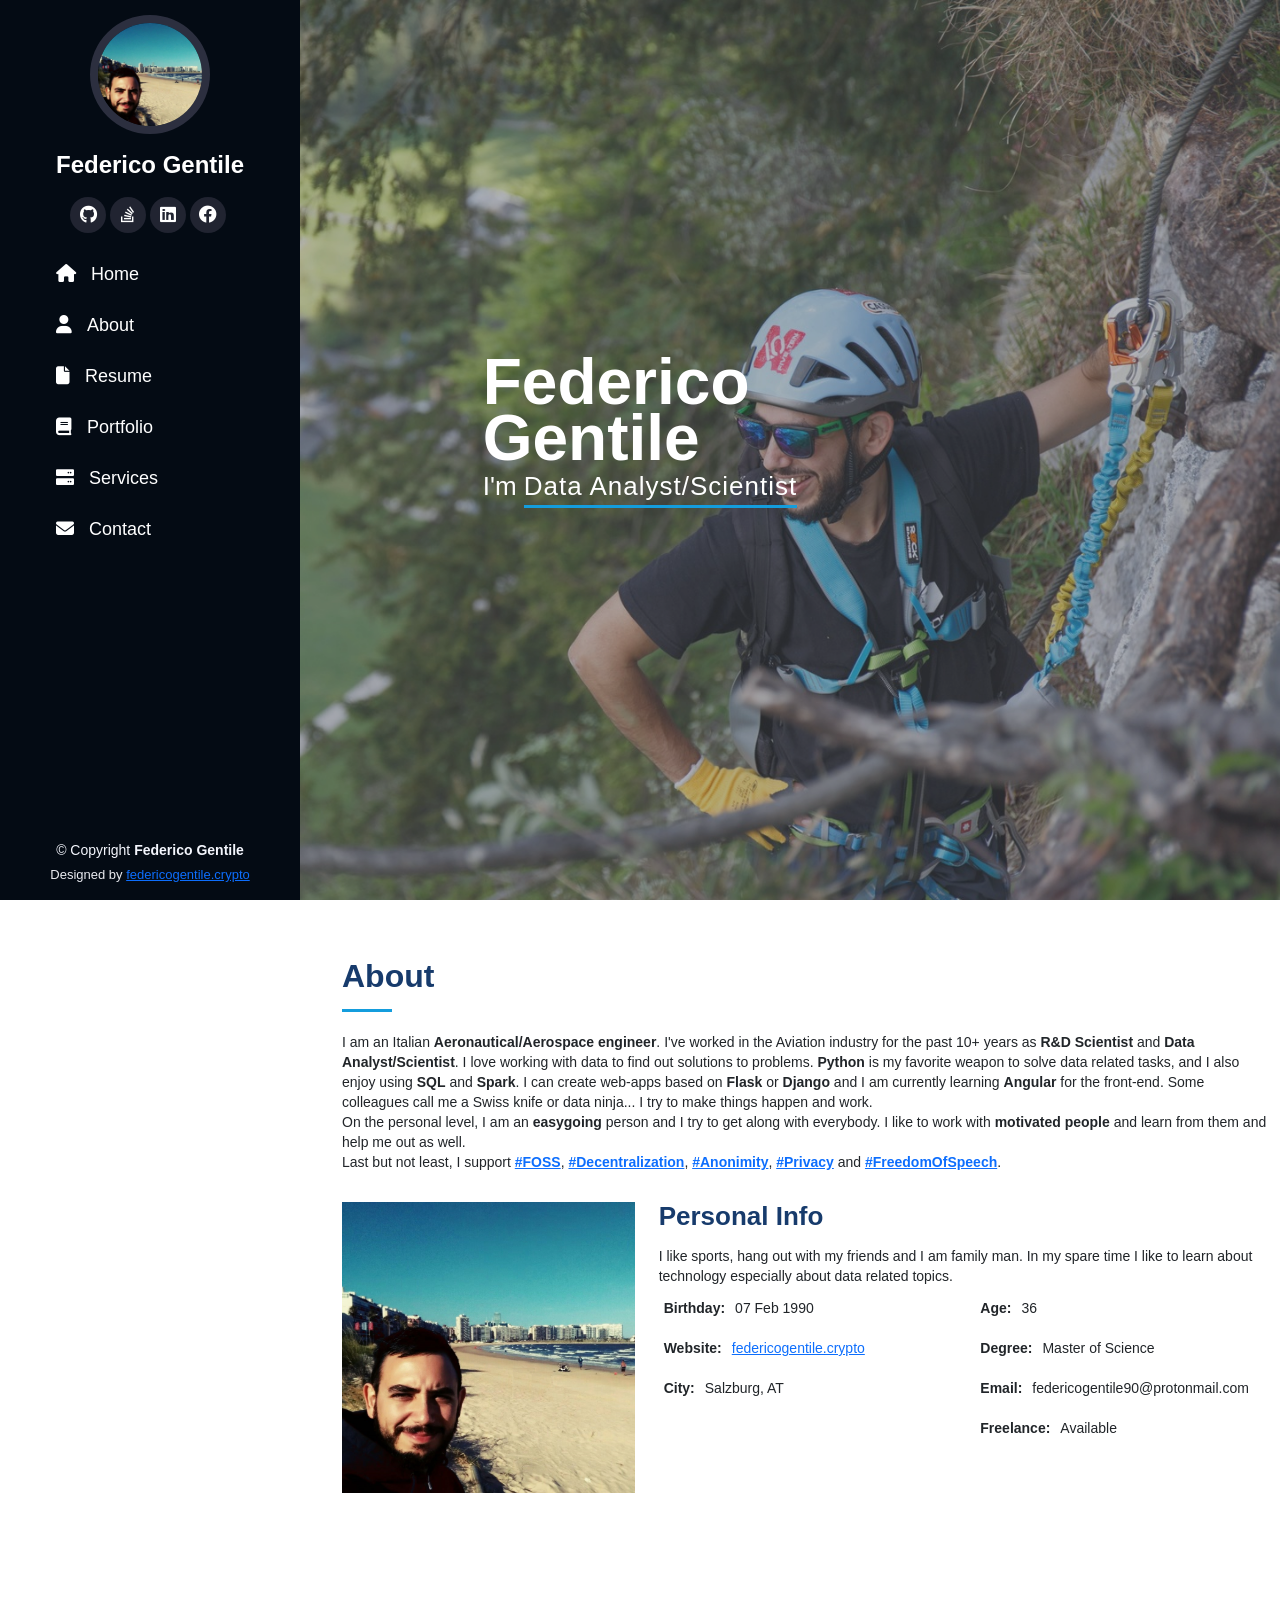
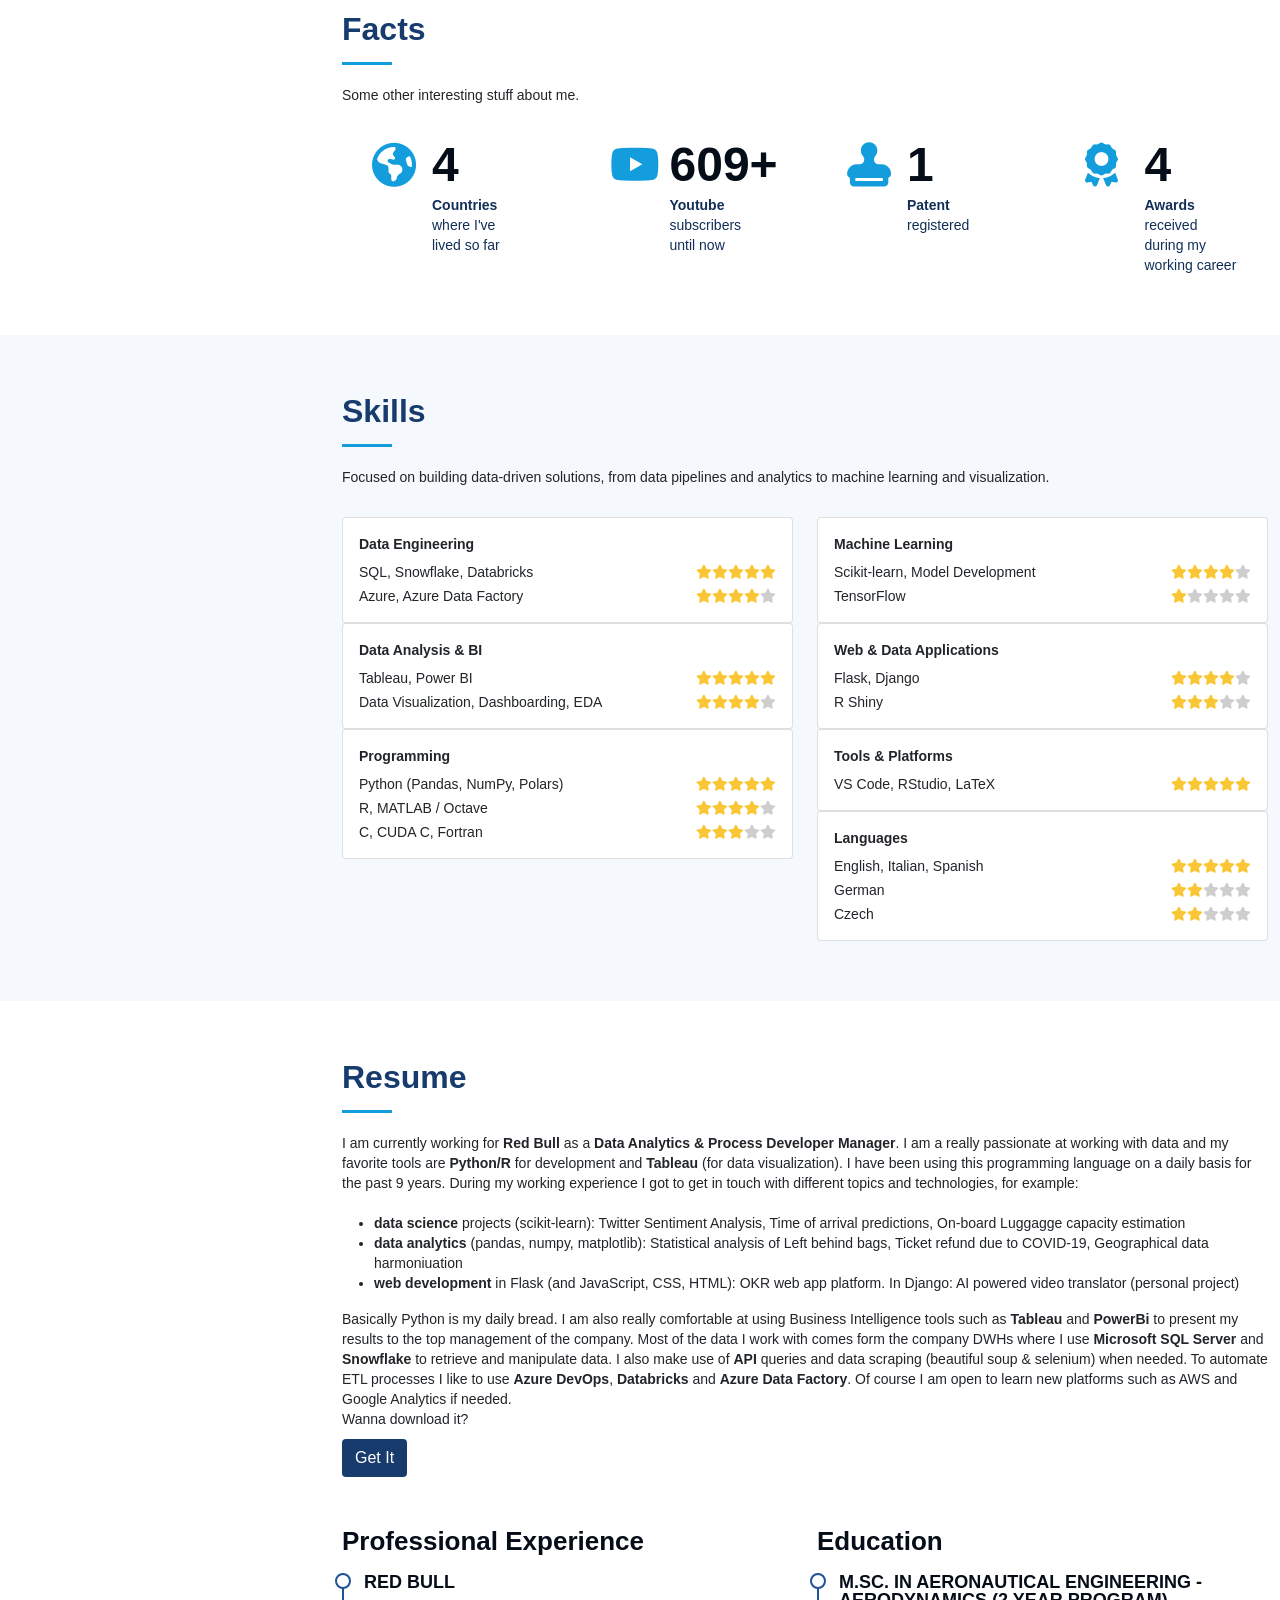
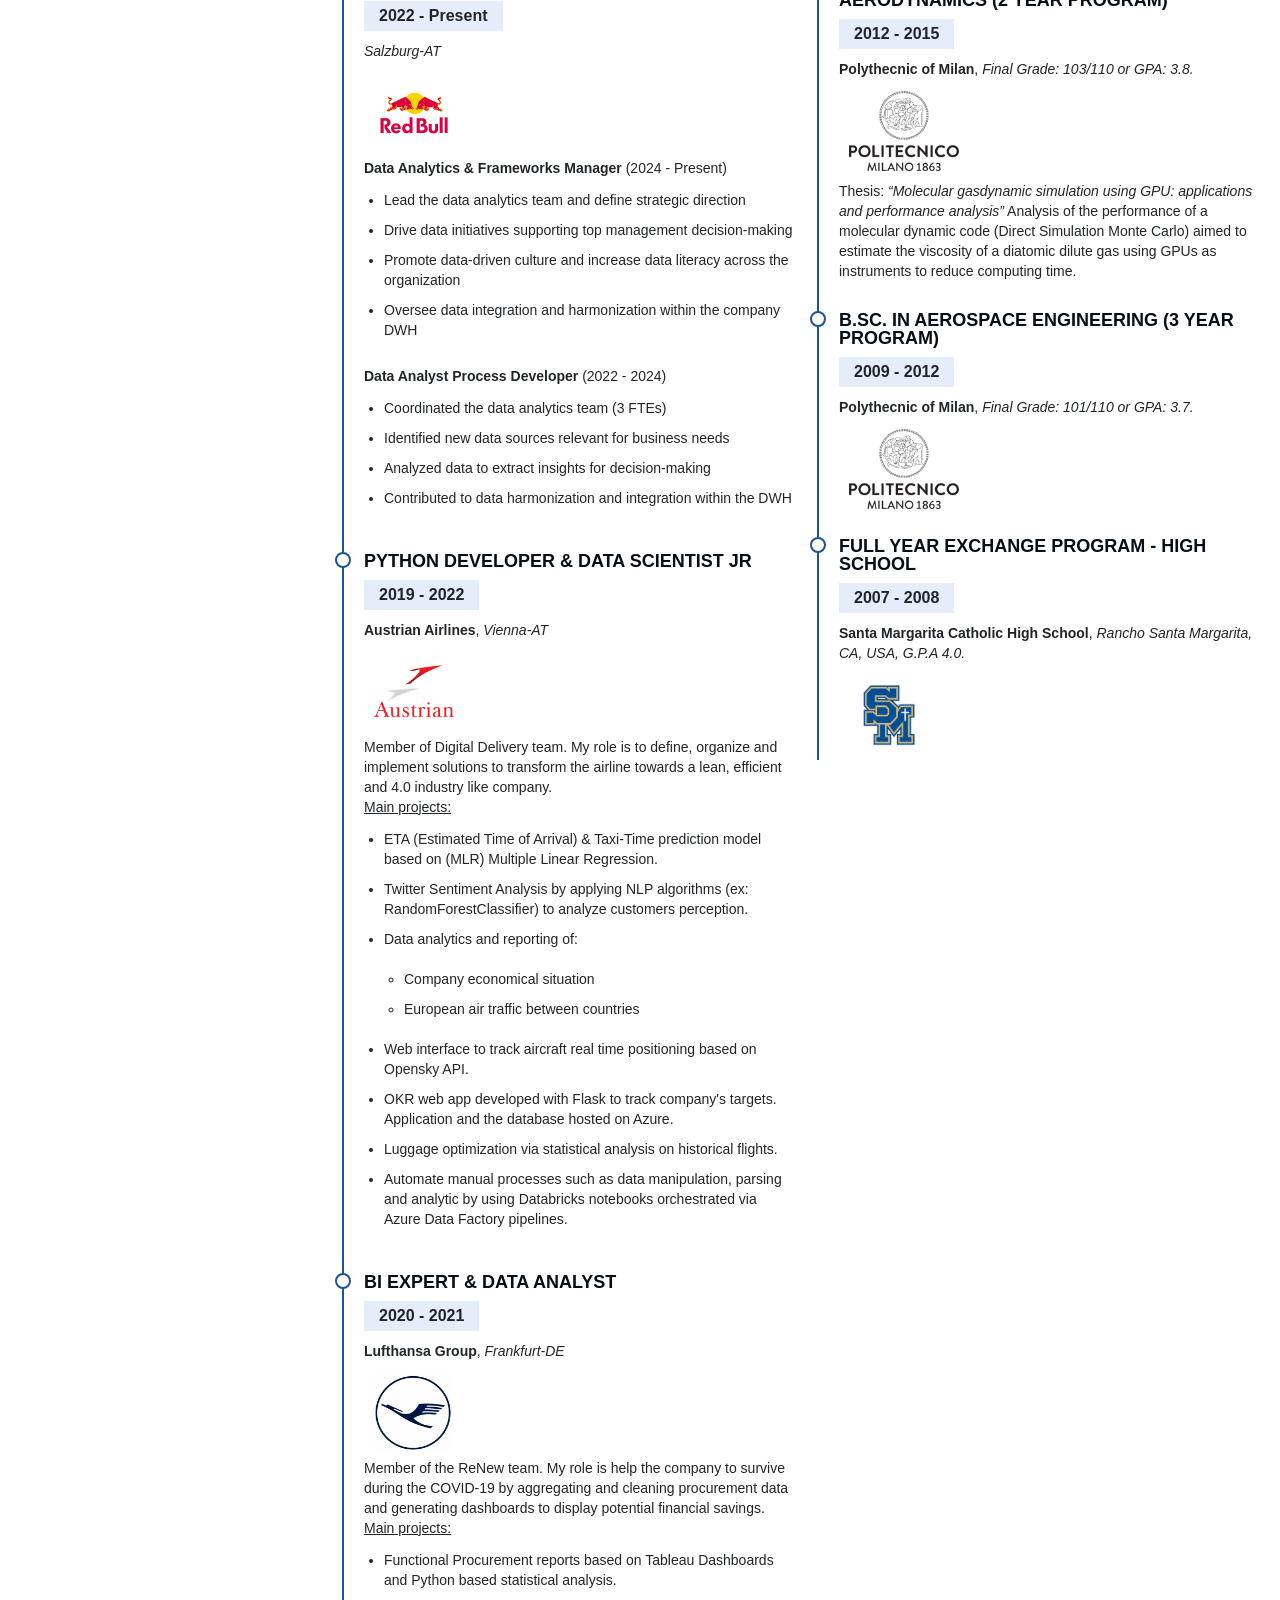
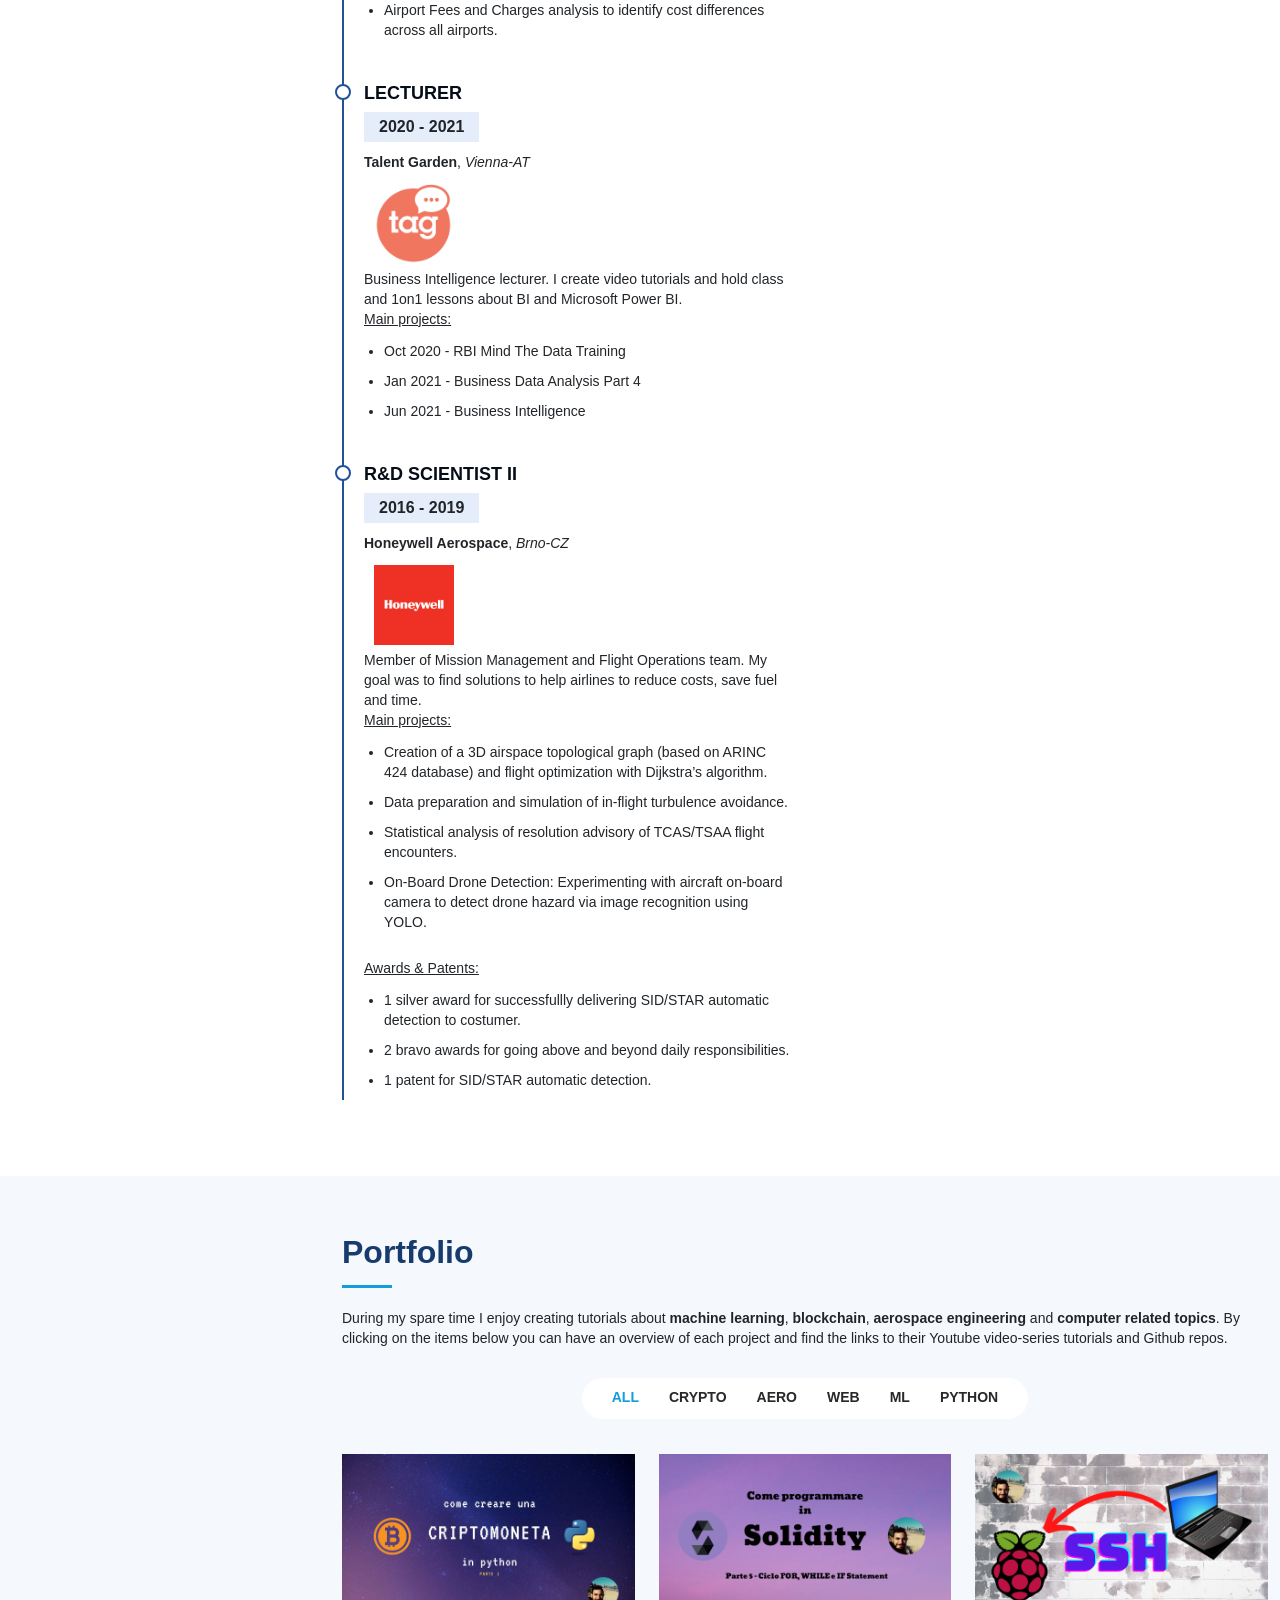
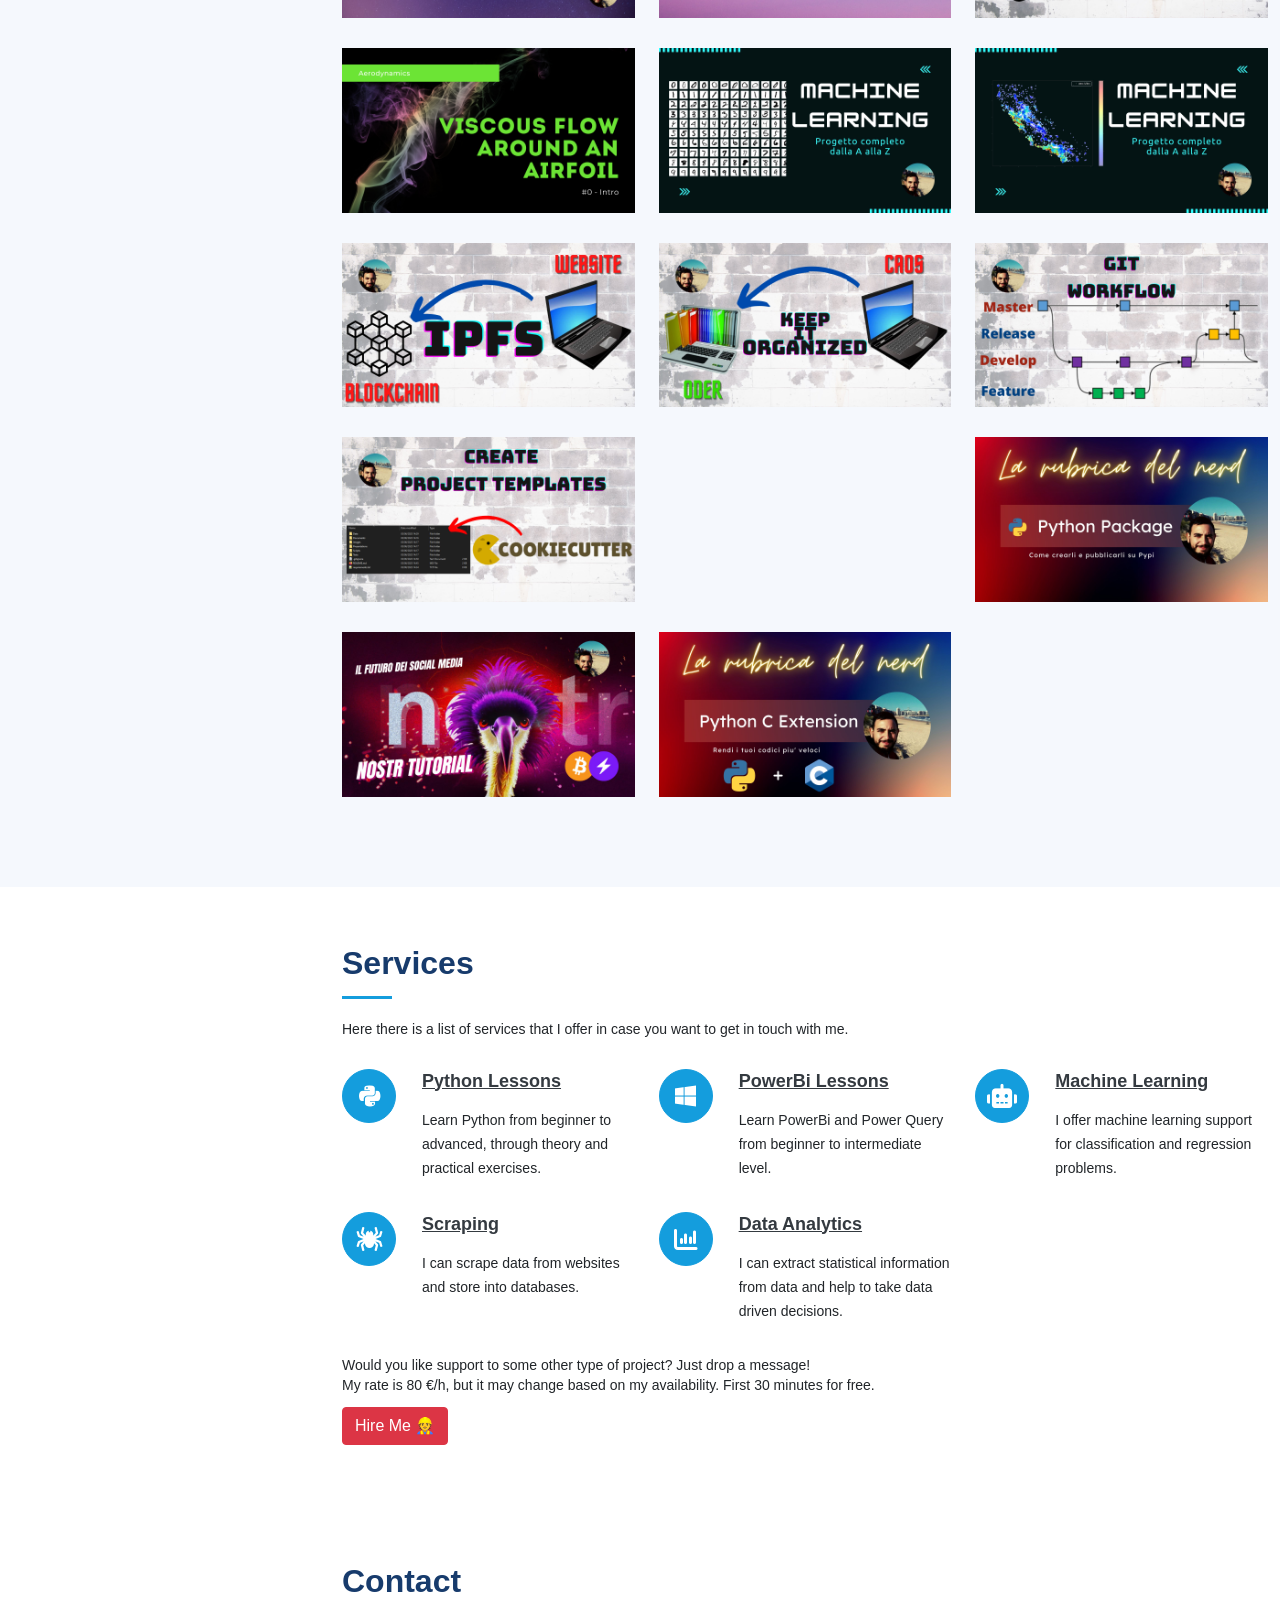
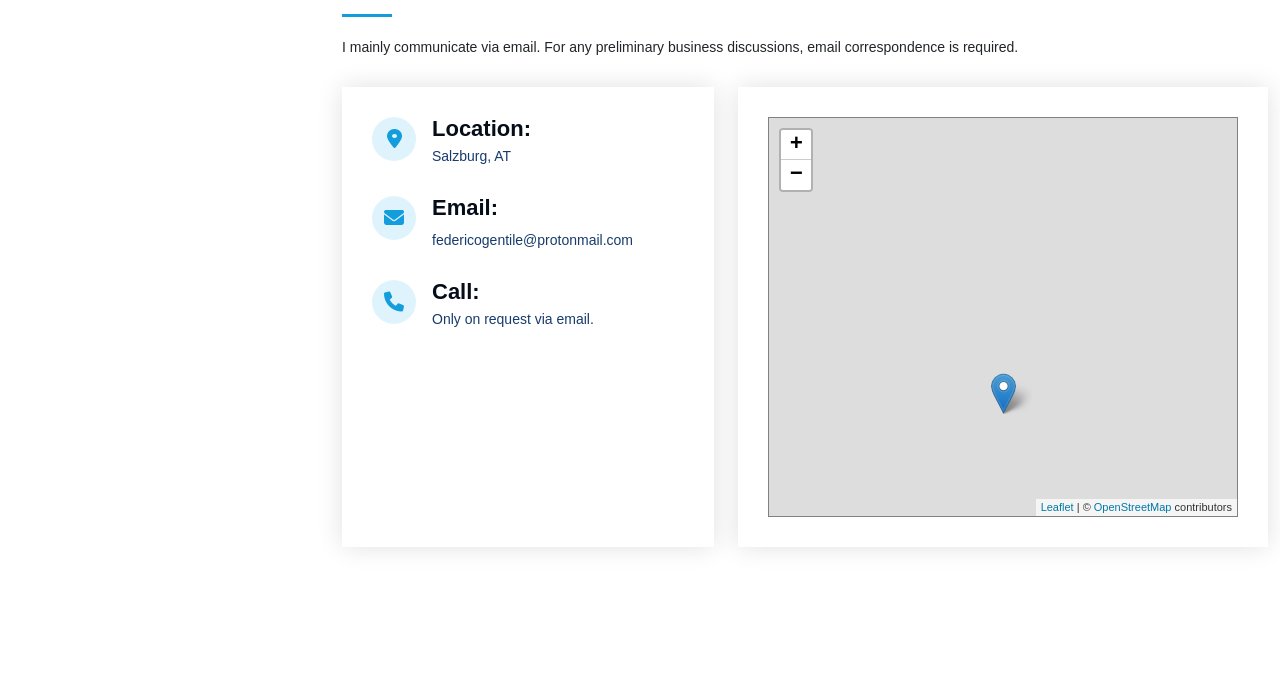
==== commit fd8e780e: "deploy: 9a1237f512795230386a3144e958b19cbc8ca81b" ====
--- a/index.html
+++ b/index.html
@@ -8,12 +8,12 @@
   <meta name="viewport" content="width=device-width, initial-scale=1">
   <link rel="icon" type="image/x-icon" href="favicon.ico">
   <link rel="preconnect" href="https://fonts.gstatic.com">
-  <style type="text/css">@font-face{font-family:'Roboto';font-style:normal;font-weight:300;font-display:swap;src:url(https://fonts.gstatic.com/s/roboto/v32/KFOlCnqEu92Fr1MmSU5fCRc4AMP6lbBP.woff2) format('woff2');unicode-range:U+0460-052F, U+1C80-1C88, U+20B4, U+2DE0-2DFF, U+A640-A69F, U+FE2E-FE2F;}@font-face{font-family:'Roboto';font-style:normal;font-weight:300;font-display:swap;src:url(https://fonts.gstatic.com/s/roboto/v32/KFOlCnqEu92Fr1MmSU5fABc4AMP6lbBP.woff2) format('woff2');unicode-range:U+0301, U+0400-045F, U+0490-0491, U+04B0-04B1, U+2116;}@font-face{font-family:'Roboto';font-style:normal;font-weight:300;font-display:swap;src:url(https://fonts.gstatic.com/s/roboto/v32/KFOlCnqEu92Fr1MmSU5fCBc4AMP6lbBP.woff2) format('woff2');unicode-range:U+1F00-1FFF;}@font-face{font-family:'Roboto';font-style:normal;font-weight:300;font-display:swap;src:url(https://fonts.gstatic.com/s/roboto/v32/KFOlCnqEu92Fr1MmSU5fBxc4AMP6lbBP.woff2) format('woff2');unicode-range:U+0370-0377, U+037A-037F, U+0384-038A, U+038C, U+038E-03A1, U+03A3-03FF;}@font-face{font-family:'Roboto';font-style:normal;font-weight:300;font-display:swap;src:url(https://fonts.gstatic.com/s/roboto/v32/KFOlCnqEu92Fr1MmSU5fCxc4AMP6lbBP.woff2) format('woff2');unicode-range:U+0102-0103, U+0110-0111, U+0128-0129, U+0168-0169, U+01A0-01A1, U+01AF-01B0, U+0300-0301, U+0303-0304, U+0308-0309, U+0323, U+0329, U+1EA0-1EF9, U+20AB;}@font-face{font-family:'Roboto';font-style:normal;font-weight:300;font-display:swap;src:url(https://fonts.gstatic.com/s/roboto/v32/KFOlCnqEu92Fr1MmSU5fChc4AMP6lbBP.woff2) format('woff2');unicode-range:U+0100-02AF, U+0304, U+0308, U+0329, U+1E00-1E9F, U+1EF2-1EFF, U+2020, U+20A0-20AB, U+20AD-20C0, U+2113, U+2C60-2C7F, U+A720-A7FF;}@font-face{font-family:'Roboto';font-style:normal;font-weight:300;font-display:swap;src:url(https://fonts.gstatic.com/s/roboto/v32/KFOlCnqEu92Fr1MmSU5fBBc4AMP6lQ.woff2) format('woff2');unicode-range:U+0000-00FF, U+0131, U+0152-0153, U+02BB-02BC, U+02C6, U+02DA, U+02DC, U+0304, U+0308, U+0329, U+2000-206F, U+2074, U+20AC, U+2122, U+2191, U+2193, U+2212, U+2215, U+FEFF, U+FFFD;}@font-face{font-family:'Roboto';font-style:normal;font-weight:400;font-display:swap;src:url(https://fonts.gstatic.com/s/roboto/v32/KFOmCnqEu92Fr1Mu72xKKTU1Kvnz.woff2) format('woff2');unicode-range:U+0460-052F, U+1C80-1C88, U+20B4, U+2DE0-2DFF, U+A640-A69F, U+FE2E-FE2F;}@font-face{font-family:'Roboto';font-style:normal;font-weight:400;font-display:swap;src:url(https://fonts.gstatic.com/s/roboto/v32/KFOmCnqEu92Fr1Mu5mxKKTU1Kvnz.woff2) format('woff2');unicode-range:U+0301, U+0400-045F, U+0490-0491, U+04B0-04B1, U+2116;}@font-face{font-family:'Roboto';font-style:normal;font-weight:400;font-display:swap;src:url(https://fonts.gstatic.com/s/roboto/v32/KFOmCnqEu92Fr1Mu7mxKKTU1Kvnz.woff2) format('woff2');unicode-range:U+1F00-1FFF;}@font-face{font-family:'Roboto';font-style:normal;font-weight:400;font-display:swap;src:url(https://fonts.gstatic.com/s/roboto/v32/KFOmCnqEu92Fr1Mu4WxKKTU1Kvnz.woff2) format('woff2');unicode-range:U+0370-0377, U+037A-037F, U+0384-038A, U+038C, U+038E-03A1, U+03A3-03FF;}@font-face{font-family:'Roboto';font-style:normal;font-weight:400;font-display:swap;src:url(https://fonts.gstatic.com/s/roboto/v32/KFOmCnqEu92Fr1Mu7WxKKTU1Kvnz.woff2) format('woff2');unicode-range:U+0102-0103, U+0110-0111, U+0128-0129, U+0168-0169, U+01A0-01A1, U+01AF-01B0, U+0300-0301, U+0303-0304, U+0308-0309, U+0323, U+0329, U+1EA0-1EF9, U+20AB;}@font-face{font-family:'Roboto';font-style:normal;font-weight:400;font-display:swap;src:url(https://fonts.gstatic.com/s/roboto/v32/KFOmCnqEu92Fr1Mu7GxKKTU1Kvnz.woff2) format('woff2');unicode-range:U+0100-02AF, U+0304, U+0308, U+0329, U+1E00-1E9F, U+1EF2-1EFF, U+2020, U+20A0-20AB, U+20AD-20C0, U+2113, U+2C60-2C7F, U+A720-A7FF;}@font-face{font-family:'Roboto';font-style:normal;font-weight:400;font-display:swap;src:url(https://fonts.gstatic.com/s/roboto/v32/KFOmCnqEu92Fr1Mu4mxKKTU1Kg.woff2) format('woff2');unicode-range:U+0000-00FF, U+0131, U+0152-0153, U+02BB-02BC, U+02C6, U+02DA, U+02DC, U+0304, U+0308, U+0329, U+2000-206F, U+2074, U+20AC, U+2122, U+2191, U+2193, U+2212, U+2215, U+FEFF, U+FFFD;}@font-face{font-family:'Roboto';font-style:normal;font-weight:500;font-display:swap;src:url(https://fonts.gstatic.com/s/roboto/v32/KFOlCnqEu92Fr1MmEU9fCRc4AMP6lbBP.woff2) format('woff2');unicode-range:U+0460-052F, U+1C80-1C88, U+20B4, U+2DE0-2DFF, U+A640-A69F, U+FE2E-FE2F;}@font-face{font-family:'Roboto';font-style:normal;font-weight:500;font-display:swap;src:url(https://fonts.gstatic.com/s/roboto/v32/KFOlCnqEu92Fr1MmEU9fABc4AMP6lbBP.woff2) format('woff2');unicode-range:U+0301, U+0400-045F, U+0490-0491, U+04B0-04B1, U+2116;}@font-face{font-family:'Roboto';font-style:normal;font-weight:500;font-display:swap;src:url(https://fonts.gstatic.com/s/roboto/v32/KFOlCnqEu92Fr1MmEU9fCBc4AMP6lbBP.woff2) format('woff2');unicode-range:U+1F00-1FFF;}@font-face{font-family:'Roboto';font-style:normal;font-weight:500;font-display:swap;src:url(https://fonts.gstatic.com/s/roboto/v32/KFOlCnqEu92Fr1MmEU9fBxc4AMP6lbBP.woff2) format('woff2');unicode-range:U+0370-0377, U+037A-037F, U+0384-038A, U+038C, U+038E-03A1, U+03A3-03FF;}@font-face{font-family:'Roboto';font-style:normal;font-weight:500;font-display:swap;src:url(https://fonts.gstatic.com/s/roboto/v32/KFOlCnqEu92Fr1MmEU9fCxc4AMP6lbBP.woff2) format('woff2');unicode-range:U+0102-0103, U+0110-0111, U+0128-0129, U+0168-0169, U+01A0-01A1, U+01AF-01B0, U+0300-0301, U+0303-0304, U+0308-0309, U+0323, U+0329, U+1EA0-1EF9, U+20AB;}@font-face{font-family:'Roboto';font-style:normal;font-weight:500;font-display:swap;src:url(https://fonts.gstatic.com/s/roboto/v32/KFOlCnqEu92Fr1MmEU9fChc4AMP6lbBP.woff2) format('woff2');unicode-range:U+0100-02AF, U+0304, U+0308, U+0329, U+1E00-1E9F, U+1EF2-1EFF, U+2020, U+20A0-20AB, U+20AD-20C0, U+2113, U+2C60-2C7F, U+A720-A7FF;}@font-face{font-family:'Roboto';font-style:normal;font-weight:500;font-display:swap;src:url(https://fonts.gstatic.com/s/roboto/v32/KFOlCnqEu92Fr1MmEU9fBBc4AMP6lQ.woff2) format('woff2');unicode-range:U+0000-00FF, U+0131, U+0152-0153, U+02BB-02BC, U+02C6, U+02DA, U+02DC, U+0304, U+0308, U+0329, U+2000-206F, U+2074, U+20AC, U+2122, U+2191, U+2193, U+2212, U+2215, U+FEFF, U+FFFD;}</style>
-  <style type="text/css">@font-face{font-family:'Material Icons';font-style:normal;font-weight:400;src:url(https://fonts.gstatic.com/s/materialicons/v142/flUhRq6tzZclQEJ-Vdg-IuiaDsNcIhQ8tQ.woff2) format('woff2');}.material-icons{font-family:'Material Icons';font-weight:normal;font-style:normal;font-size:24px;line-height:1;letter-spacing:normal;text-transform:none;display:inline-block;white-space:nowrap;word-wrap:normal;direction:ltr;-webkit-font-feature-settings:'liga';-webkit-font-smoothing:antialiased;}</style>
+  <style type="text/css">@font-face{font-family:'Roboto';font-style:normal;font-weight:300;font-stretch:100%;font-display:swap;src:url(https://fonts.gstatic.com/s/roboto/v51/KFO7CnqEu92Fr1ME7kSn66aGLdTylUAMa3GUBHMdazTgWw.woff2) format('woff2');unicode-range:U+0460-052F, U+1C80-1C8A, U+20B4, U+2DE0-2DFF, U+A640-A69F, U+FE2E-FE2F;}@font-face{font-family:'Roboto';font-style:normal;font-weight:300;font-stretch:100%;font-display:swap;src:url(https://fonts.gstatic.com/s/roboto/v51/KFO7CnqEu92Fr1ME7kSn66aGLdTylUAMa3iUBHMdazTgWw.woff2) format('woff2');unicode-range:U+0301, U+0400-045F, U+0490-0491, U+04B0-04B1, U+2116;}@font-face{font-family:'Roboto';font-style:normal;font-weight:300;font-stretch:100%;font-display:swap;src:url(https://fonts.gstatic.com/s/roboto/v51/KFO7CnqEu92Fr1ME7kSn66aGLdTylUAMa3CUBHMdazTgWw.woff2) format('woff2');unicode-range:U+1F00-1FFF;}@font-face{font-family:'Roboto';font-style:normal;font-weight:300;font-stretch:100%;font-display:swap;src:url(https://fonts.gstatic.com/s/roboto/v51/KFO7CnqEu92Fr1ME7kSn66aGLdTylUAMa3-UBHMdazTgWw.woff2) format('woff2');unicode-range:U+0370-0377, U+037A-037F, U+0384-038A, U+038C, U+038E-03A1, U+03A3-03FF;}@font-face{font-family:'Roboto';font-style:normal;font-weight:300;font-stretch:100%;font-display:swap;src:url(https://fonts.gstatic.com/s/roboto/v51/KFO7CnqEu92Fr1ME7kSn66aGLdTylUAMawCUBHMdazTgWw.woff2) format('woff2');unicode-range:U+0302-0303, U+0305, U+0307-0308, U+0310, U+0312, U+0315, U+031A, U+0326-0327, U+032C, U+032F-0330, U+0332-0333, U+0338, U+033A, U+0346, U+034D, U+0391-03A1, U+03A3-03A9, U+03B1-03C9, U+03D1, U+03D5-03D6, U+03F0-03F1, U+03F4-03F5, U+2016-2017, U+2034-2038, U+203C, U+2040, U+2043, U+2047, U+2050, U+2057, U+205F, U+2070-2071, U+2074-208E, U+2090-209C, U+20D0-20DC, U+20E1, U+20E5-20EF, U+2100-2112, U+2114-2115, U+2117-2121, U+2123-214F, U+2190, U+2192, U+2194-21AE, U+21B0-21E5, U+21F1-21F2, U+21F4-2211, U+2213-2214, U+2216-22FF, U+2308-230B, U+2310, U+2319, U+231C-2321, U+2336-237A, U+237C, U+2395, U+239B-23B7, U+23D0, U+23DC-23E1, U+2474-2475, U+25AF, U+25B3, U+25B7, U+25BD, U+25C1, U+25CA, U+25CC, U+25FB, U+266D-266F, U+27C0-27FF, U+2900-2AFF, U+2B0E-2B11, U+2B30-2B4C, U+2BFE, U+3030, U+FF5B, U+FF5D, U+1D400-1D7FF, U+1EE00-1EEFF;}@font-face{font-family:'Roboto';font-style:normal;font-weight:300;font-stretch:100%;font-display:swap;src:url(https://fonts.gstatic.com/s/roboto/v51/KFO7CnqEu92Fr1ME7kSn66aGLdTylUAMaxKUBHMdazTgWw.woff2) format('woff2');unicode-range:U+0001-000C, U+000E-001F, U+007F-009F, U+20DD-20E0, U+20E2-20E4, U+2150-218F, U+2190, U+2192, U+2194-2199, U+21AF, U+21E6-21F0, U+21F3, U+2218-2219, U+2299, U+22C4-22C6, U+2300-243F, U+2440-244A, U+2460-24FF, U+25A0-27BF, U+2800-28FF, U+2921-2922, U+2981, U+29BF, U+29EB, U+2B00-2BFF, U+4DC0-4DFF, U+FFF9-FFFB, U+10140-1018E, U+10190-1019C, U+101A0, U+101D0-101FD, U+102E0-102FB, U+10E60-10E7E, U+1D2C0-1D2D3, U+1D2E0-1D37F, U+1F000-1F0FF, U+1F100-1F1AD, U+1F1E6-1F1FF, U+1F30D-1F30F, U+1F315, U+1F31C, U+1F31E, U+1F320-1F32C, U+1F336, U+1F378, U+1F37D, U+1F382, U+1F393-1F39F, U+1F3A7-1F3A8, U+1F3AC-1F3AF, U+1F3C2, U+1F3C4-1F3C6, U+1F3CA-1F3CE, U+1F3D4-1F3E0, U+1F3ED, U+1F3F1-1F3F3, U+1F3F5-1F3F7, U+1F408, U+1F415, U+1F41F, U+1F426, U+1F43F, U+1F441-1F442, U+1F444, U+1F446-1F449, U+1F44C-1F44E, U+1F453, U+1F46A, U+1F47D, U+1F4A3, U+1F4B0, U+1F4B3, U+1F4B9, U+1F4BB, U+1F4BF, U+1F4C8-1F4CB, U+1F4D6, U+1F4DA, U+1F4DF, U+1F4E3-1F4E6, U+1F4EA-1F4ED, U+1F4F7, U+1F4F9-1F4FB, U+1F4FD-1F4FE, U+1F503, U+1F507-1F50B, U+1F50D, U+1F512-1F513, U+1F53E-1F54A, U+1F54F-1F5FA, U+1F610, U+1F650-1F67F, U+1F687, U+1F68D, U+1F691, U+1F694, U+1F698, U+1F6AD, U+1F6B2, U+1F6B9-1F6BA, U+1F6BC, U+1F6C6-1F6CF, U+1F6D3-1F6D7, U+1F6E0-1F6EA, U+1F6F0-1F6F3, U+1F6F7-1F6FC, U+1F700-1F7FF, U+1F800-1F80B, U+1F810-1F847, U+1F850-1F859, U+1F860-1F887, U+1F890-1F8AD, U+1F8B0-1F8BB, U+1F8C0-1F8C1, U+1F900-1F90B, U+1F93B, U+1F946, U+1F984, U+1F996, U+1F9E9, U+1FA00-1FA6F, U+1FA70-1FA7C, U+1FA80-1FA89, U+1FA8F-1FAC6, U+1FACE-1FADC, U+1FADF-1FAE9, U+1FAF0-1FAF8, U+1FB00-1FBFF;}@font-face{font-family:'Roboto';font-style:normal;font-weight:300;font-stretch:100%;font-display:swap;src:url(https://fonts.gstatic.com/s/roboto/v51/KFO7CnqEu92Fr1ME7kSn66aGLdTylUAMa3OUBHMdazTgWw.woff2) format('woff2');unicode-range:U+0102-0103, U+0110-0111, U+0128-0129, U+0168-0169, U+01A0-01A1, U+01AF-01B0, U+0300-0301, U+0303-0304, U+0308-0309, U+0323, U+0329, U+1EA0-1EF9, U+20AB;}@font-face{font-family:'Roboto';font-style:normal;font-weight:300;font-stretch:100%;font-display:swap;src:url(https://fonts.gstatic.com/s/roboto/v51/KFO7CnqEu92Fr1ME7kSn66aGLdTylUAMa3KUBHMdazTgWw.woff2) format('woff2');unicode-range:U+0100-02BA, U+02BD-02C5, U+02C7-02CC, U+02CE-02D7, U+02DD-02FF, U+0304, U+0308, U+0329, U+1D00-1DBF, U+1E00-1E9F, U+1EF2-1EFF, U+2020, U+20A0-20AB, U+20AD-20C0, U+2113, U+2C60-2C7F, U+A720-A7FF;}@font-face{font-family:'Roboto';font-style:normal;font-weight:300;font-stretch:100%;font-display:swap;src:url(https://fonts.gstatic.com/s/roboto/v51/KFO7CnqEu92Fr1ME7kSn66aGLdTylUAMa3yUBHMdazQ.woff2) format('woff2');unicode-range:U+0000-00FF, U+0131, U+0152-0153, U+02BB-02BC, U+02C6, U+02DA, U+02DC, U+0304, U+0308, U+0329, U+2000-206F, U+20AC, U+2122, U+2191, U+2193, U+2212, U+2215, U+FEFF, U+FFFD;}@font-face{font-family:'Roboto';font-style:normal;font-weight:400;font-stretch:100%;font-display:swap;src:url(https://fonts.gstatic.com/s/roboto/v51/KFO7CnqEu92Fr1ME7kSn66aGLdTylUAMa3GUBHMdazTgWw.woff2) format('woff2');unicode-range:U+0460-052F, U+1C80-1C8A, U+20B4, U+2DE0-2DFF, U+A640-A69F, U+FE2E-FE2F;}@font-face{font-family:'Roboto';font-style:normal;font-weight:400;font-stretch:100%;font-display:swap;src:url(https://fonts.gstatic.com/s/roboto/v51/KFO7CnqEu92Fr1ME7kSn66aGLdTylUAMa3iUBHMdazTgWw.woff2) format('woff2');unicode-range:U+0301, U+0400-045F, U+0490-0491, U+04B0-04B1, U+2116;}@font-face{font-family:'Roboto';font-style:normal;font-weight:400;font-stretch:100%;font-display:swap;src:url(https://fonts.gstatic.com/s/roboto/v51/KFO7CnqEu92Fr1ME7kSn66aGLdTylUAMa3CUBHMdazTgWw.woff2) format('woff2');unicode-range:U+1F00-1FFF;}@font-face{font-family:'Roboto';font-style:normal;font-weight:400;font-stretch:100%;font-display:swap;src:url(https://fonts.gstatic.com/s/roboto/v51/KFO7CnqEu92Fr1ME7kSn66aGLdTylUAMa3-UBHMdazTgWw.woff2) format('woff2');unicode-range:U+0370-0377, U+037A-037F, U+0384-038A, U+038C, U+038E-03A1, U+03A3-03FF;}@font-face{font-family:'Roboto';font-style:normal;font-weight:400;font-stretch:100%;font-display:swap;src:url(https://fonts.gstatic.com/s/roboto/v51/KFO7CnqEu92Fr1ME7kSn66aGLdTylUAMawCUBHMdazTgWw.woff2) format('woff2');unicode-range:U+0302-0303, U+0305, U+0307-0308, U+0310, U+0312, U+0315, U+031A, U+0326-0327, U+032C, U+032F-0330, U+0332-0333, U+0338, U+033A, U+0346, U+034D, U+0391-03A1, U+03A3-03A9, U+03B1-03C9, U+03D1, U+03D5-03D6, U+03F0-03F1, U+03F4-03F5, U+2016-2017, U+2034-2038, U+203C, U+2040, U+2043, U+2047, U+2050, U+2057, U+205F, U+2070-2071, U+2074-208E, U+2090-209C, U+20D0-20DC, U+20E1, U+20E5-20EF, U+2100-2112, U+2114-2115, U+2117-2121, U+2123-214F, U+2190, U+2192, U+2194-21AE, U+21B0-21E5, U+21F1-21F2, U+21F4-2211, U+2213-2214, U+2216-22FF, U+2308-230B, U+2310, U+2319, U+231C-2321, U+2336-237A, U+237C, U+2395, U+239B-23B7, U+23D0, U+23DC-23E1, U+2474-2475, U+25AF, U+25B3, U+25B7, U+25BD, U+25C1, U+25CA, U+25CC, U+25FB, U+266D-266F, U+27C0-27FF, U+2900-2AFF, U+2B0E-2B11, U+2B30-2B4C, U+2BFE, U+3030, U+FF5B, U+FF5D, U+1D400-1D7FF, U+1EE00-1EEFF;}@font-face{font-family:'Roboto';font-style:normal;font-weight:400;font-stretch:100%;font-display:swap;src:url(https://fonts.gstatic.com/s/roboto/v51/KFO7CnqEu92Fr1ME7kSn66aGLdTylUAMaxKUBHMdazTgWw.woff2) format('woff2');unicode-range:U+0001-000C, U+000E-001F, U+007F-009F, U+20DD-20E0, U+20E2-20E4, U+2150-218F, U+2190, U+2192, U+2194-2199, U+21AF, U+21E6-21F0, U+21F3, U+2218-2219, U+2299, U+22C4-22C6, U+2300-243F, U+2440-244A, U+2460-24FF, U+25A0-27BF, U+2800-28FF, U+2921-2922, U+2981, U+29BF, U+29EB, U+2B00-2BFF, U+4DC0-4DFF, U+FFF9-FFFB, U+10140-1018E, U+10190-1019C, U+101A0, U+101D0-101FD, U+102E0-102FB, U+10E60-10E7E, U+1D2C0-1D2D3, U+1D2E0-1D37F, U+1F000-1F0FF, U+1F100-1F1AD, U+1F1E6-1F1FF, U+1F30D-1F30F, U+1F315, U+1F31C, U+1F31E, U+1F320-1F32C, U+1F336, U+1F378, U+1F37D, U+1F382, U+1F393-1F39F, U+1F3A7-1F3A8, U+1F3AC-1F3AF, U+1F3C2, U+1F3C4-1F3C6, U+1F3CA-1F3CE, U+1F3D4-1F3E0, U+1F3ED, U+1F3F1-1F3F3, U+1F3F5-1F3F7, U+1F408, U+1F415, U+1F41F, U+1F426, U+1F43F, U+1F441-1F442, U+1F444, U+1F446-1F449, U+1F44C-1F44E, U+1F453, U+1F46A, U+1F47D, U+1F4A3, U+1F4B0, U+1F4B3, U+1F4B9, U+1F4BB, U+1F4BF, U+1F4C8-1F4CB, U+1F4D6, U+1F4DA, U+1F4DF, U+1F4E3-1F4E6, U+1F4EA-1F4ED, U+1F4F7, U+1F4F9-1F4FB, U+1F4FD-1F4FE, U+1F503, U+1F507-1F50B, U+1F50D, U+1F512-1F513, U+1F53E-1F54A, U+1F54F-1F5FA, U+1F610, U+1F650-1F67F, U+1F687, U+1F68D, U+1F691, U+1F694, U+1F698, U+1F6AD, U+1F6B2, U+1F6B9-1F6BA, U+1F6BC, U+1F6C6-1F6CF, U+1F6D3-1F6D7, U+1F6E0-1F6EA, U+1F6F0-1F6F3, U+1F6F7-1F6FC, U+1F700-1F7FF, U+1F800-1F80B, U+1F810-1F847, U+1F850-1F859, U+1F860-1F887, U+1F890-1F8AD, U+1F8B0-1F8BB, U+1F8C0-1F8C1, U+1F900-1F90B, U+1F93B, U+1F946, U+1F984, U+1F996, U+1F9E9, U+1FA00-1FA6F, U+1FA70-1FA7C, U+1FA80-1FA89, U+1FA8F-1FAC6, U+1FACE-1FADC, U+1FADF-1FAE9, U+1FAF0-1FAF8, U+1FB00-1FBFF;}@font-face{font-family:'Roboto';font-style:normal;font-weight:400;font-stretch:100%;font-display:swap;src:url(https://fonts.gstatic.com/s/roboto/v51/KFO7CnqEu92Fr1ME7kSn66aGLdTylUAMa3OUBHMdazTgWw.woff2) format('woff2');unicode-range:U+0102-0103, U+0110-0111, U+0128-0129, U+0168-0169, U+01A0-01A1, U+01AF-01B0, U+0300-0301, U+0303-0304, U+0308-0309, U+0323, U+0329, U+1EA0-1EF9, U+20AB;}@font-face{font-family:'Roboto';font-style:normal;font-weight:400;font-stretch:100%;font-display:swap;src:url(https://fonts.gstatic.com/s/roboto/v51/KFO7CnqEu92Fr1ME7kSn66aGLdTylUAMa3KUBHMdazTgWw.woff2) format('woff2');unicode-range:U+0100-02BA, U+02BD-02C5, U+02C7-02CC, U+02CE-02D7, U+02DD-02FF, U+0304, U+0308, U+0329, U+1D00-1DBF, U+1E00-1E9F, U+1EF2-1EFF, U+2020, U+20A0-20AB, U+20AD-20C0, U+2113, U+2C60-2C7F, U+A720-A7FF;}@font-face{font-family:'Roboto';font-style:normal;font-weight:400;font-stretch:100%;font-display:swap;src:url(https://fonts.gstatic.com/s/roboto/v51/KFO7CnqEu92Fr1ME7kSn66aGLdTylUAMa3yUBHMdazQ.woff2) format('woff2');unicode-range:U+0000-00FF, U+0131, U+0152-0153, U+02BB-02BC, U+02C6, U+02DA, U+02DC, U+0304, U+0308, U+0329, U+2000-206F, U+20AC, U+2122, U+2191, U+2193, U+2212, U+2215, U+FEFF, U+FFFD;}@font-face{font-family:'Roboto';font-style:normal;font-weight:500;font-stretch:100%;font-display:swap;src:url(https://fonts.gstatic.com/s/roboto/v51/KFO7CnqEu92Fr1ME7kSn66aGLdTylUAMa3GUBHMdazTgWw.woff2) format('woff2');unicode-range:U+0460-052F, U+1C80-1C8A, U+20B4, U+2DE0-2DFF, U+A640-A69F, U+FE2E-FE2F;}@font-face{font-family:'Roboto';font-style:normal;font-weight:500;font-stretch:100%;font-display:swap;src:url(https://fonts.gstatic.com/s/roboto/v51/KFO7CnqEu92Fr1ME7kSn66aGLdTylUAMa3iUBHMdazTgWw.woff2) format('woff2');unicode-range:U+0301, U+0400-045F, U+0490-0491, U+04B0-04B1, U+2116;}@font-face{font-family:'Roboto';font-style:normal;font-weight:500;font-stretch:100%;font-display:swap;src:url(https://fonts.gstatic.com/s/roboto/v51/KFO7CnqEu92Fr1ME7kSn66aGLdTylUAMa3CUBHMdazTgWw.woff2) format('woff2');unicode-range:U+1F00-1FFF;}@font-face{font-family:'Roboto';font-style:normal;font-weight:500;font-stretch:100%;font-display:swap;src:url(https://fonts.gstatic.com/s/roboto/v51/KFO7CnqEu92Fr1ME7kSn66aGLdTylUAMa3-UBHMdazTgWw.woff2) format('woff2');unicode-range:U+0370-0377, U+037A-037F, U+0384-038A, U+038C, U+038E-03A1, U+03A3-03FF;}@font-face{font-family:'Roboto';font-style:normal;font-weight:500;font-stretch:100%;font-display:swap;src:url(https://fonts.gstatic.com/s/roboto/v51/KFO7CnqEu92Fr1ME7kSn66aGLdTylUAMawCUBHMdazTgWw.woff2) format('woff2');unicode-range:U+0302-0303, U+0305, U+0307-0308, U+0310, U+0312, U+0315, U+031A, U+0326-0327, U+032C, U+032F-0330, U+0332-0333, U+0338, U+033A, U+0346, U+034D, U+0391-03A1, U+03A3-03A9, U+03B1-03C9, U+03D1, U+03D5-03D6, U+03F0-03F1, U+03F4-03F5, U+2016-2017, U+2034-2038, U+203C, U+2040, U+2043, U+2047, U+2050, U+2057, U+205F, U+2070-2071, U+2074-208E, U+2090-209C, U+20D0-20DC, U+20E1, U+20E5-20EF, U+2100-2112, U+2114-2115, U+2117-2121, U+2123-214F, U+2190, U+2192, U+2194-21AE, U+21B0-21E5, U+21F1-21F2, U+21F4-2211, U+2213-2214, U+2216-22FF, U+2308-230B, U+2310, U+2319, U+231C-2321, U+2336-237A, U+237C, U+2395, U+239B-23B7, U+23D0, U+23DC-23E1, U+2474-2475, U+25AF, U+25B3, U+25B7, U+25BD, U+25C1, U+25CA, U+25CC, U+25FB, U+266D-266F, U+27C0-27FF, U+2900-2AFF, U+2B0E-2B11, U+2B30-2B4C, U+2BFE, U+3030, U+FF5B, U+FF5D, U+1D400-1D7FF, U+1EE00-1EEFF;}@font-face{font-family:'Roboto';font-style:normal;font-weight:500;font-stretch:100%;font-display:swap;src:url(https://fonts.gstatic.com/s/roboto/v51/KFO7CnqEu92Fr1ME7kSn66aGLdTylUAMaxKUBHMdazTgWw.woff2) format('woff2');unicode-range:U+0001-000C, U+000E-001F, U+007F-009F, U+20DD-20E0, U+20E2-20E4, U+2150-218F, U+2190, U+2192, U+2194-2199, U+21AF, U+21E6-21F0, U+21F3, U+2218-2219, U+2299, U+22C4-22C6, U+2300-243F, U+2440-244A, U+2460-24FF, U+25A0-27BF, U+2800-28FF, U+2921-2922, U+2981, U+29BF, U+29EB, U+2B00-2BFF, U+4DC0-4DFF, U+FFF9-FFFB, U+10140-1018E, U+10190-1019C, U+101A0, U+101D0-101FD, U+102E0-102FB, U+10E60-10E7E, U+1D2C0-1D2D3, U+1D2E0-1D37F, U+1F000-1F0FF, U+1F100-1F1AD, U+1F1E6-1F1FF, U+1F30D-1F30F, U+1F315, U+1F31C, U+1F31E, U+1F320-1F32C, U+1F336, U+1F378, U+1F37D, U+1F382, U+1F393-1F39F, U+1F3A7-1F3A8, U+1F3AC-1F3AF, U+1F3C2, U+1F3C4-1F3C6, U+1F3CA-1F3CE, U+1F3D4-1F3E0, U+1F3ED, U+1F3F1-1F3F3, U+1F3F5-1F3F7, U+1F408, U+1F415, U+1F41F, U+1F426, U+1F43F, U+1F441-1F442, U+1F444, U+1F446-1F449, U+1F44C-1F44E, U+1F453, U+1F46A, U+1F47D, U+1F4A3, U+1F4B0, U+1F4B3, U+1F4B9, U+1F4BB, U+1F4BF, U+1F4C8-1F4CB, U+1F4D6, U+1F4DA, U+1F4DF, U+1F4E3-1F4E6, U+1F4EA-1F4ED, U+1F4F7, U+1F4F9-1F4FB, U+1F4FD-1F4FE, U+1F503, U+1F507-1F50B, U+1F50D, U+1F512-1F513, U+1F53E-1F54A, U+1F54F-1F5FA, U+1F610, U+1F650-1F67F, U+1F687, U+1F68D, U+1F691, U+1F694, U+1F698, U+1F6AD, U+1F6B2, U+1F6B9-1F6BA, U+1F6BC, U+1F6C6-1F6CF, U+1F6D3-1F6D7, U+1F6E0-1F6EA, U+1F6F0-1F6F3, U+1F6F7-1F6FC, U+1F700-1F7FF, U+1F800-1F80B, U+1F810-1F847, U+1F850-1F859, U+1F860-1F887, U+1F890-1F8AD, U+1F8B0-1F8BB, U+1F8C0-1F8C1, U+1F900-1F90B, U+1F93B, U+1F946, U+1F984, U+1F996, U+1F9E9, U+1FA00-1FA6F, U+1FA70-1FA7C, U+1FA80-1FA89, U+1FA8F-1FAC6, U+1FACE-1FADC, U+1FADF-1FAE9, U+1FAF0-1FAF8, U+1FB00-1FBFF;}@font-face{font-family:'Roboto';font-style:normal;font-weight:500;font-stretch:100%;font-display:swap;src:url(https://fonts.gstatic.com/s/roboto/v51/KFO7CnqEu92Fr1ME7kSn66aGLdTylUAMa3OUBHMdazTgWw.woff2) format('woff2');unicode-range:U+0102-0103, U+0110-0111, U+0128-0129, U+0168-0169, U+01A0-01A1, U+01AF-01B0, U+0300-0301, U+0303-0304, U+0308-0309, U+0323, U+0329, U+1EA0-1EF9, U+20AB;}@font-face{font-family:'Roboto';font-style:normal;font-weight:500;font-stretch:100%;font-display:swap;src:url(https://fonts.gstatic.com/s/roboto/v51/KFO7CnqEu92Fr1ME7kSn66aGLdTylUAMa3KUBHMdazTgWw.woff2) format('woff2');unicode-range:U+0100-02BA, U+02BD-02C5, U+02C7-02CC, U+02CE-02D7, U+02DD-02FF, U+0304, U+0308, U+0329, U+1D00-1DBF, U+1E00-1E9F, U+1EF2-1EFF, U+2020, U+20A0-20AB, U+20AD-20C0, U+2113, U+2C60-2C7F, U+A720-A7FF;}@font-face{font-family:'Roboto';font-style:normal;font-weight:500;font-stretch:100%;font-display:swap;src:url(https://fonts.gstatic.com/s/roboto/v51/KFO7CnqEu92Fr1ME7kSn66aGLdTylUAMa3yUBHMdazQ.woff2) format('woff2');unicode-range:U+0000-00FF, U+0131, U+0152-0153, U+02BB-02BC, U+02C6, U+02DA, U+02DC, U+0304, U+0308, U+0329, U+2000-206F, U+20AC, U+2122, U+2191, U+2193, U+2212, U+2215, U+FEFF, U+FFFD;}</style>
+  <style type="text/css">@font-face{font-family:'Material Icons';font-style:normal;font-weight:400;src:url(https://fonts.gstatic.com/s/materialicons/v145/flUhRq6tzZclQEJ-Vdg-IuiaDsNcIhQ8tQ.woff2) format('woff2');}.material-icons{font-family:'Material Icons';font-weight:normal;font-style:normal;font-size:24px;line-height:1;letter-spacing:normal;text-transform:none;display:inline-block;white-space:nowrap;word-wrap:normal;direction:ltr;-webkit-font-feature-settings:'liga';-webkit-font-smoothing:antialiased;}</style>
 <style>.mat-typography{font:400 14px/20px Roboto,Helvetica Neue,sans-serif;letter-spacing:normal}html,body{height:100%}body{margin:0;font-family:Roboto,Helvetica Neue,sans-serif}@charset "UTF-8";:root{--bs-blue:#0d6efd;--bs-indigo:#6610f2;--bs-purple:#6f42c1;--bs-pink:#d63384;--bs-red:#dc3545;--bs-orange:#fd7e14;--bs-yellow:#ffc107;--bs-green:#198754;--bs-teal:#20c997;--bs-cyan:#0dcaf0;--bs-white:#fff;--bs-gray:#6c757d;--bs-gray-dark:#343a40;--bs-gray-100:#f8f9fa;--bs-gray-200:#e9ecef;--bs-gray-300:#dee2e6;--bs-gray-400:#ced4da;--bs-gray-500:#adb5bd;--bs-gray-600:#6c757d;--bs-gray-700:#495057;--bs-gray-800:#343a40;--bs-gray-900:#212529;--bs-primary:#0d6efd;--bs-secondary:#6c757d;--bs-success:#198754;--bs-info:#0dcaf0;--bs-warning:#ffc107;--bs-danger:#dc3545;--bs-light:#f8f9fa;--bs-dark:#212529;--bs-primary-rgb:13, 110, 253;--bs-secondary-rgb:108, 117, 125;--bs-success-rgb:25, 135, 84;--bs-info-rgb:13, 202, 240;--bs-warning-rgb:255, 193, 7;--bs-danger-rgb:220, 53, 69;--bs-light-rgb:248, 249, 250;--bs-dark-rgb:33, 37, 41;--bs-white-rgb:255, 255, 255;--bs-black-rgb:0, 0, 0;--bs-body-color-rgb:33, 37, 41;--bs-body-bg-rgb:255, 255, 255;--bs-font-sans-serif:system-ui, -apple-system, "Segoe UI", Roboto, "Helvetica Neue", Arial, "Noto Sans", "Liberation Sans", sans-serif, "Apple Color Emoji", "Segoe UI Emoji", "Segoe UI Symbol", "Noto Color Emoji";--bs-font-monospace:SFMono-Regular, Menlo, Monaco, Consolas, "Liberation Mono", "Courier New", monospace;--bs-gradient:linear-gradient(180deg, rgba(255, 255, 255, .15), rgba(255, 255, 255, 0));--bs-body-font-family:var(--bs-font-sans-serif);--bs-body-font-size:1rem;--bs-body-font-weight:400;--bs-body-line-height:1.5;--bs-body-color:#212529;--bs-body-bg:#fff}*,*:before,*:after{box-sizing:border-box}@media (prefers-reduced-motion: no-preference){:root{scroll-behavior:smooth}}body{margin:0;font-family:var(--bs-body-font-family);font-size:var(--bs-body-font-size);font-weight:var(--bs-body-font-weight);line-height:var(--bs-body-line-height);color:var(--bs-body-color);text-align:var(--bs-body-text-align);background-color:var(--bs-body-bg);-webkit-text-size-adjust:100%;-webkit-tap-highlight-color:rgba(0,0,0,0)}:root{--fa-font-brands:normal 400 1em/1 "Font Awesome 6 Brands"}@font-face{font-family:"Font Awesome 6 Brands";font-style:normal;font-weight:400;font-display:block;src:url(fa-brands-400.859fc3887485de84.woff2) format("woff2"),url(fa-brands-400.7fa789ab57acb632.ttf) format("truetype")}:root{--fa-font-regular:normal 400 1em/1 "Font Awesome 6 Free"}@font-face{font-family:"Font Awesome 6 Free";font-style:normal;font-weight:400;font-display:block;src:url(fa-regular-400.2ffd018f0eda6f7b.woff2) format("woff2"),url(fa-regular-400.da02cb7e372f16a2.ttf) format("truetype")}:root{--fa-font-solid:normal 900 1em/1 "Font Awesome 6 Free"}@font-face{font-family:"Font Awesome 6 Free";font-style:normal;font-weight:900;font-display:block;src:url(fa-solid-900.40ddefd79fe7af45.woff2) format("woff2"),url(fa-solid-900.3a463ec33b4fe9f7.ttf) format("truetype")}</style><link rel="stylesheet" href="styles.e7f84432290f0004.css" media="print" onload="this.media='all'"><noscript><link rel="stylesheet" href="styles.e7f84432290f0004.css"></noscript></head>
 <body class="mat-typography">
   <app-root></app-root>
-<script src="runtime.192fbd9c3c1853ea.js" type="module"></script><script src="polyfills.4d90aae348ec9687.js" type="module"></script><script src="scripts.18b9c66022c48c96.js" defer></script><script src="main.f01626a8ca7e6eda.js" type="module"></script>
+<script src="runtime.192fbd9c3c1853ea.js" type="module"></script><script src="polyfills.4d90aae348ec9687.js" type="module"></script><script src="scripts.030c74ca2c144366.js" defer></script><script src="main.c8731234c7053155.js" type="module"></script>
 <script src="https://unpkg.com/isotope-layout@3/dist/isotope.pkgd.min.js"></script>
 <!-- Make sure you put this AFTER Leaflet's CSS -->
 <script src="https://unpkg.com/leaflet@1.8.0/dist/leaflet.js" integrity="sha512-BB3hKbKWOc9Ez/TAwyWxNXeoV9c1v6FIeYiBieIWkpLjauysF18NzgR1MBNBXf8/KABdlkX68nAhlwcDFLGPCQ==" crossorigin=""></script>
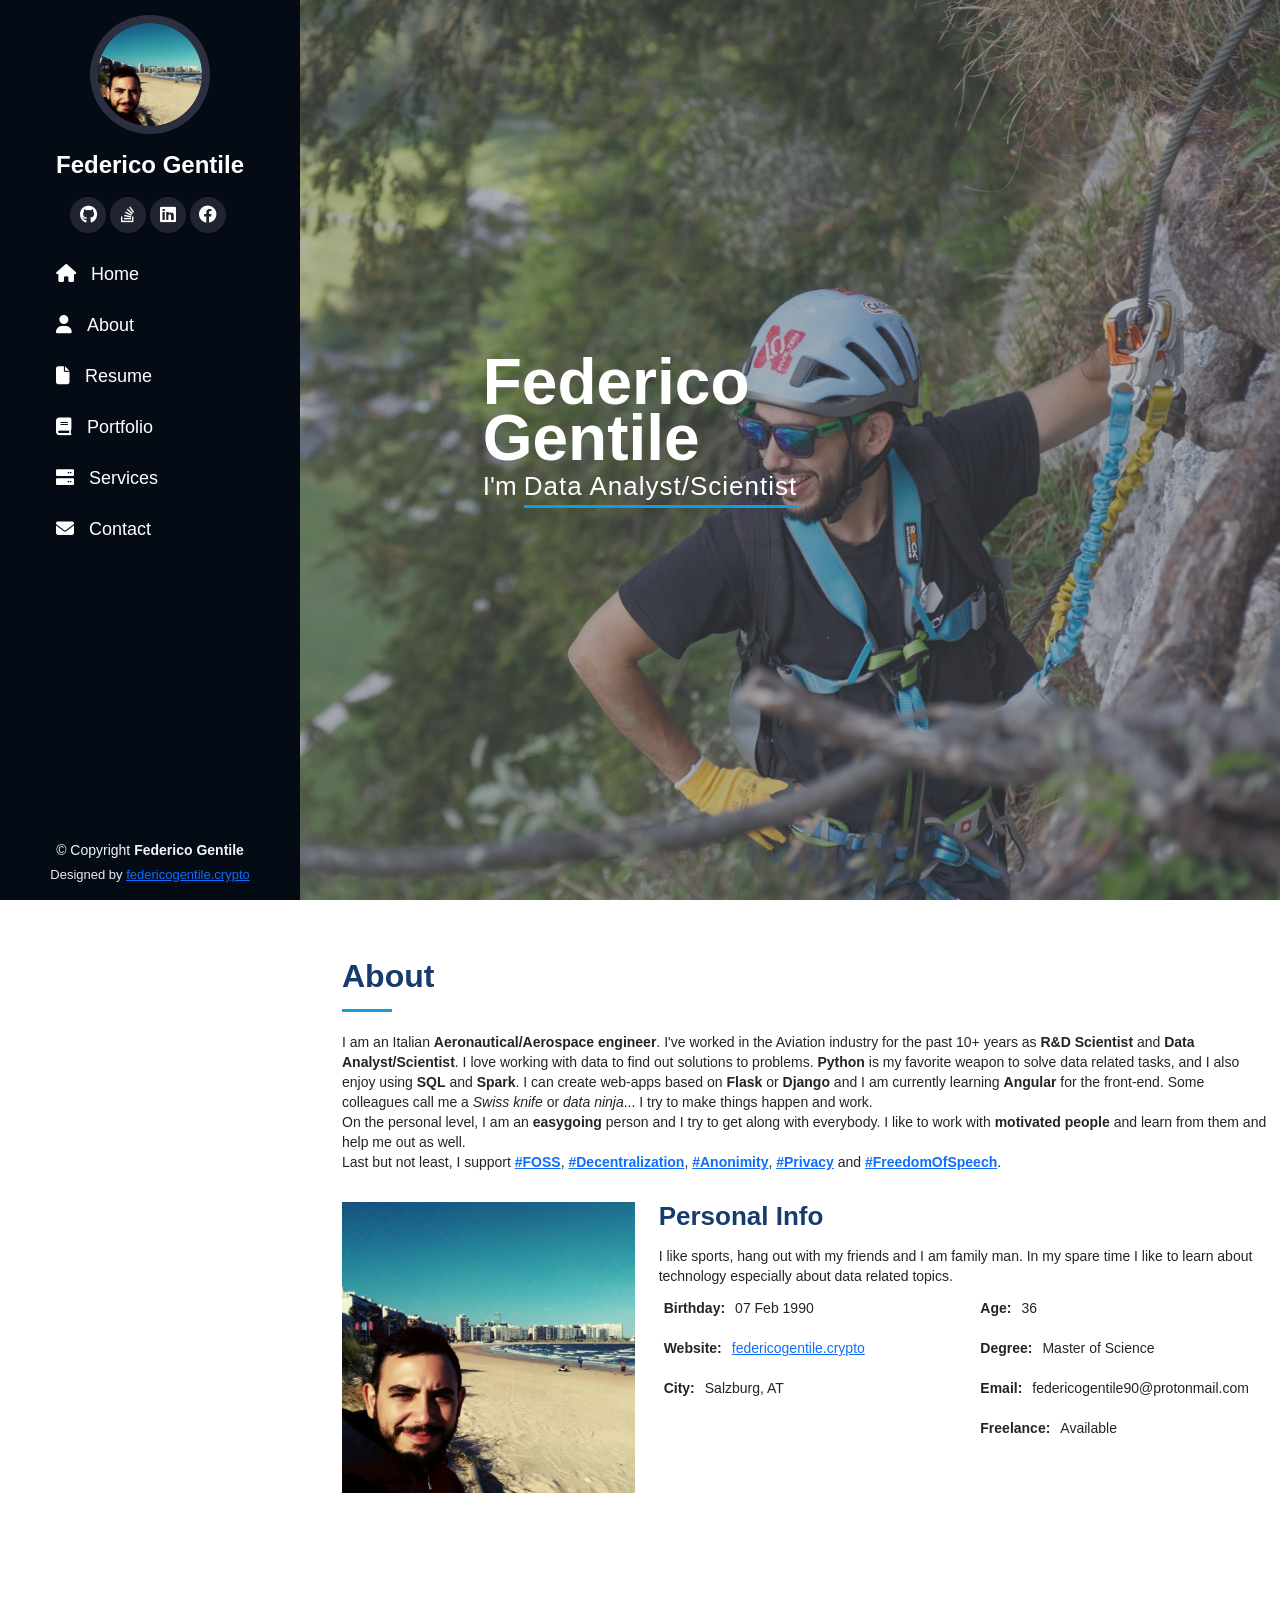
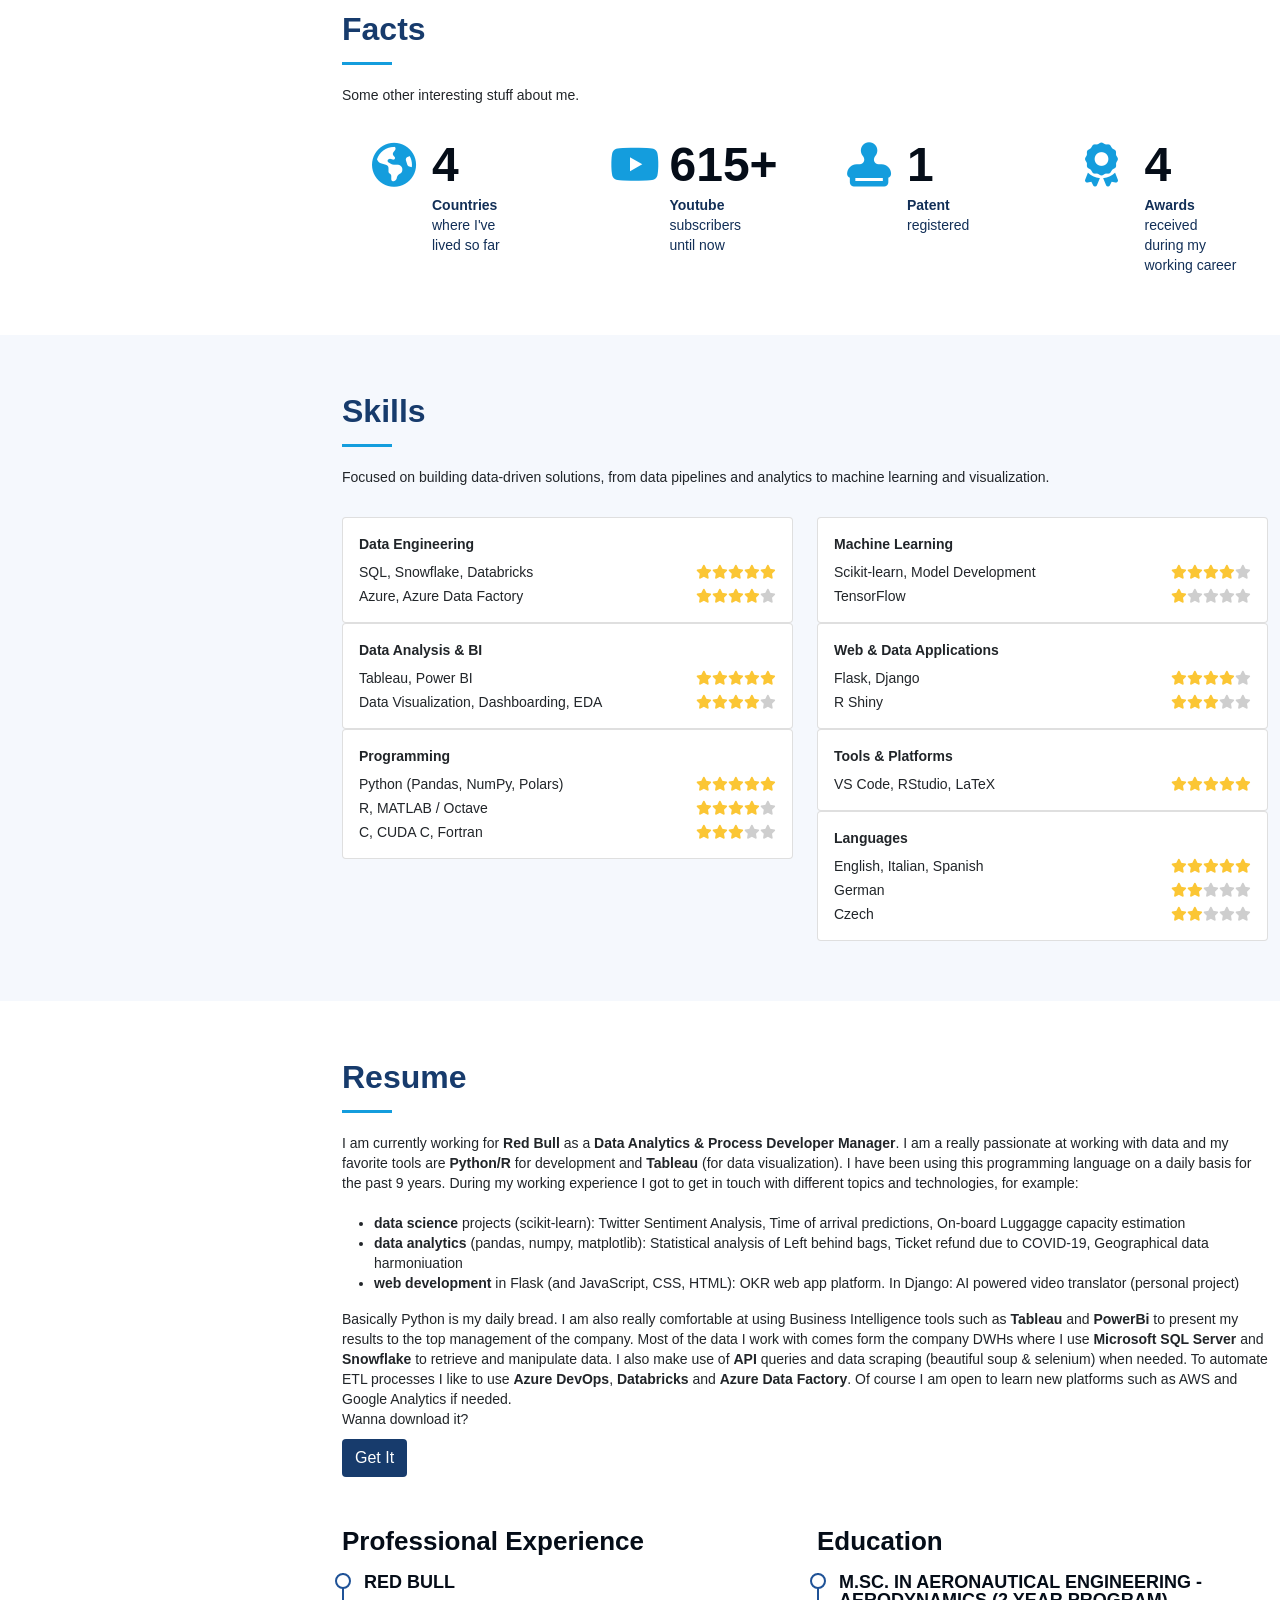
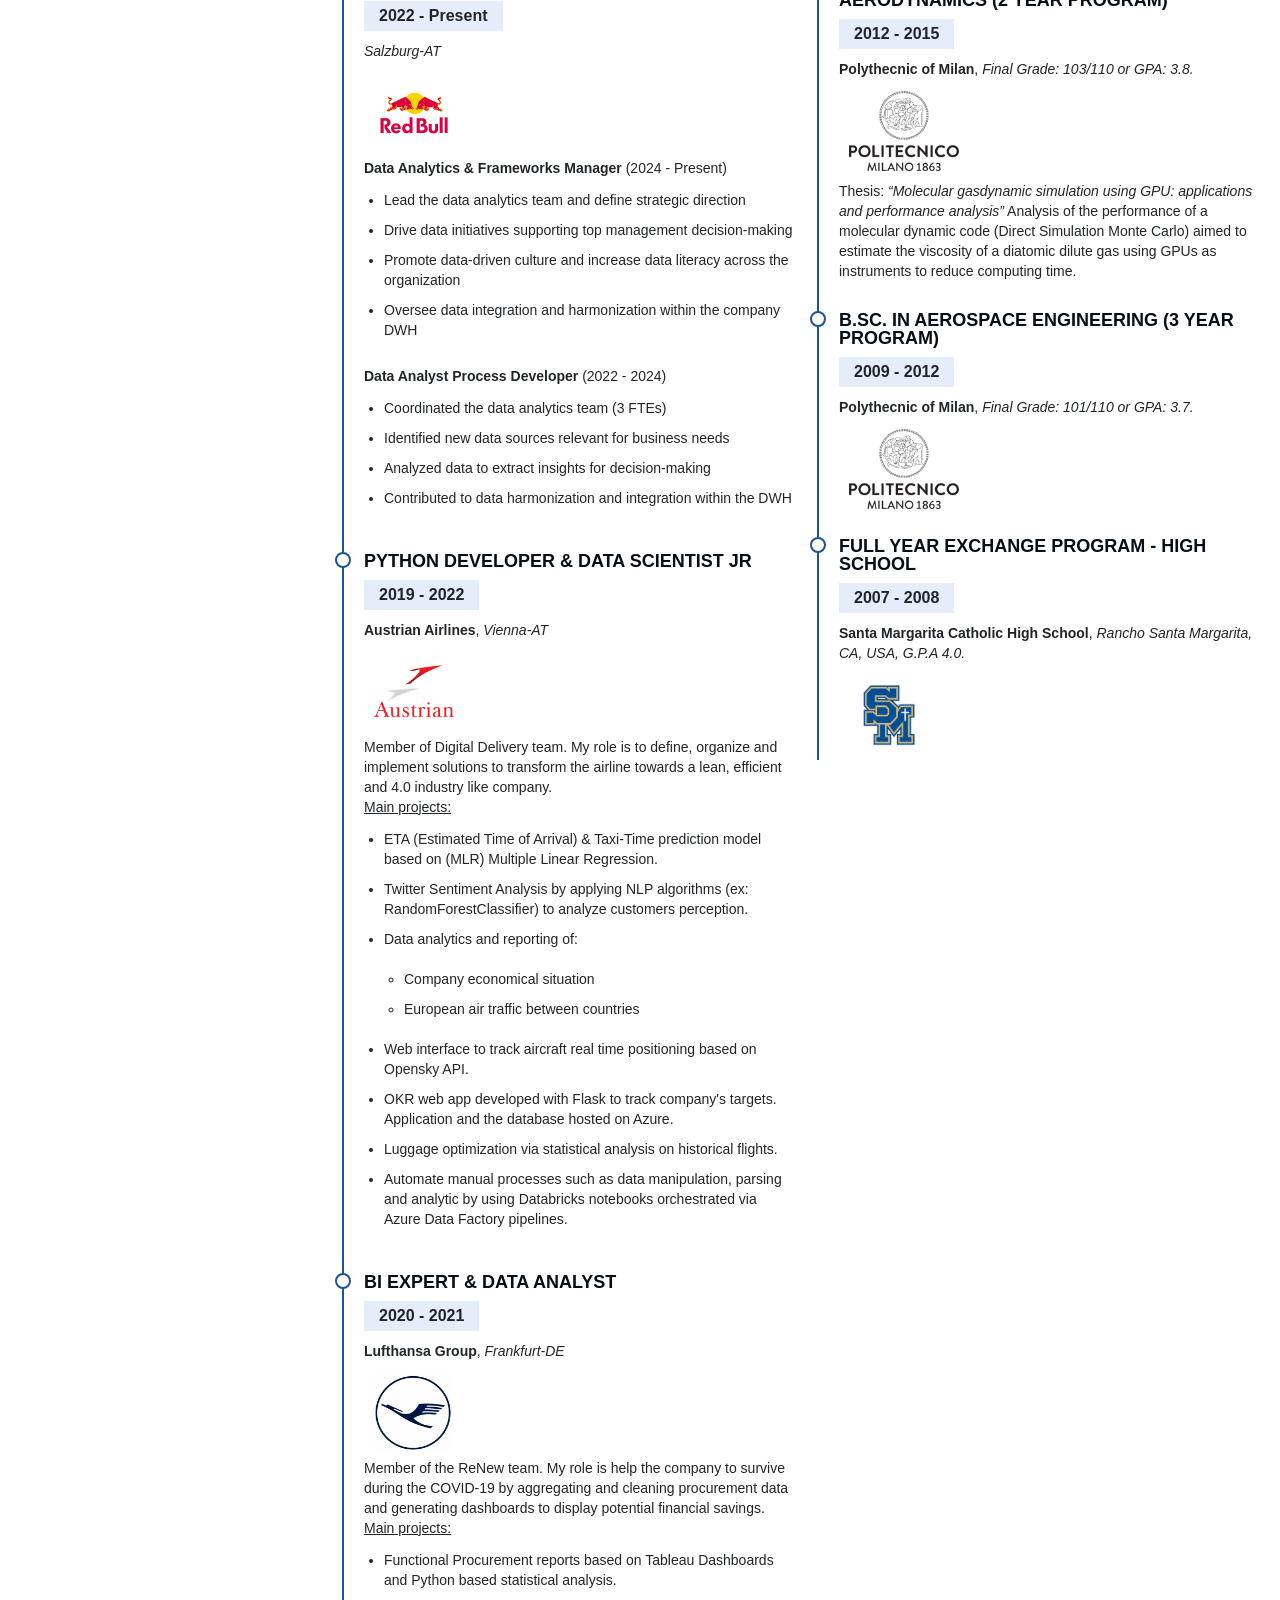
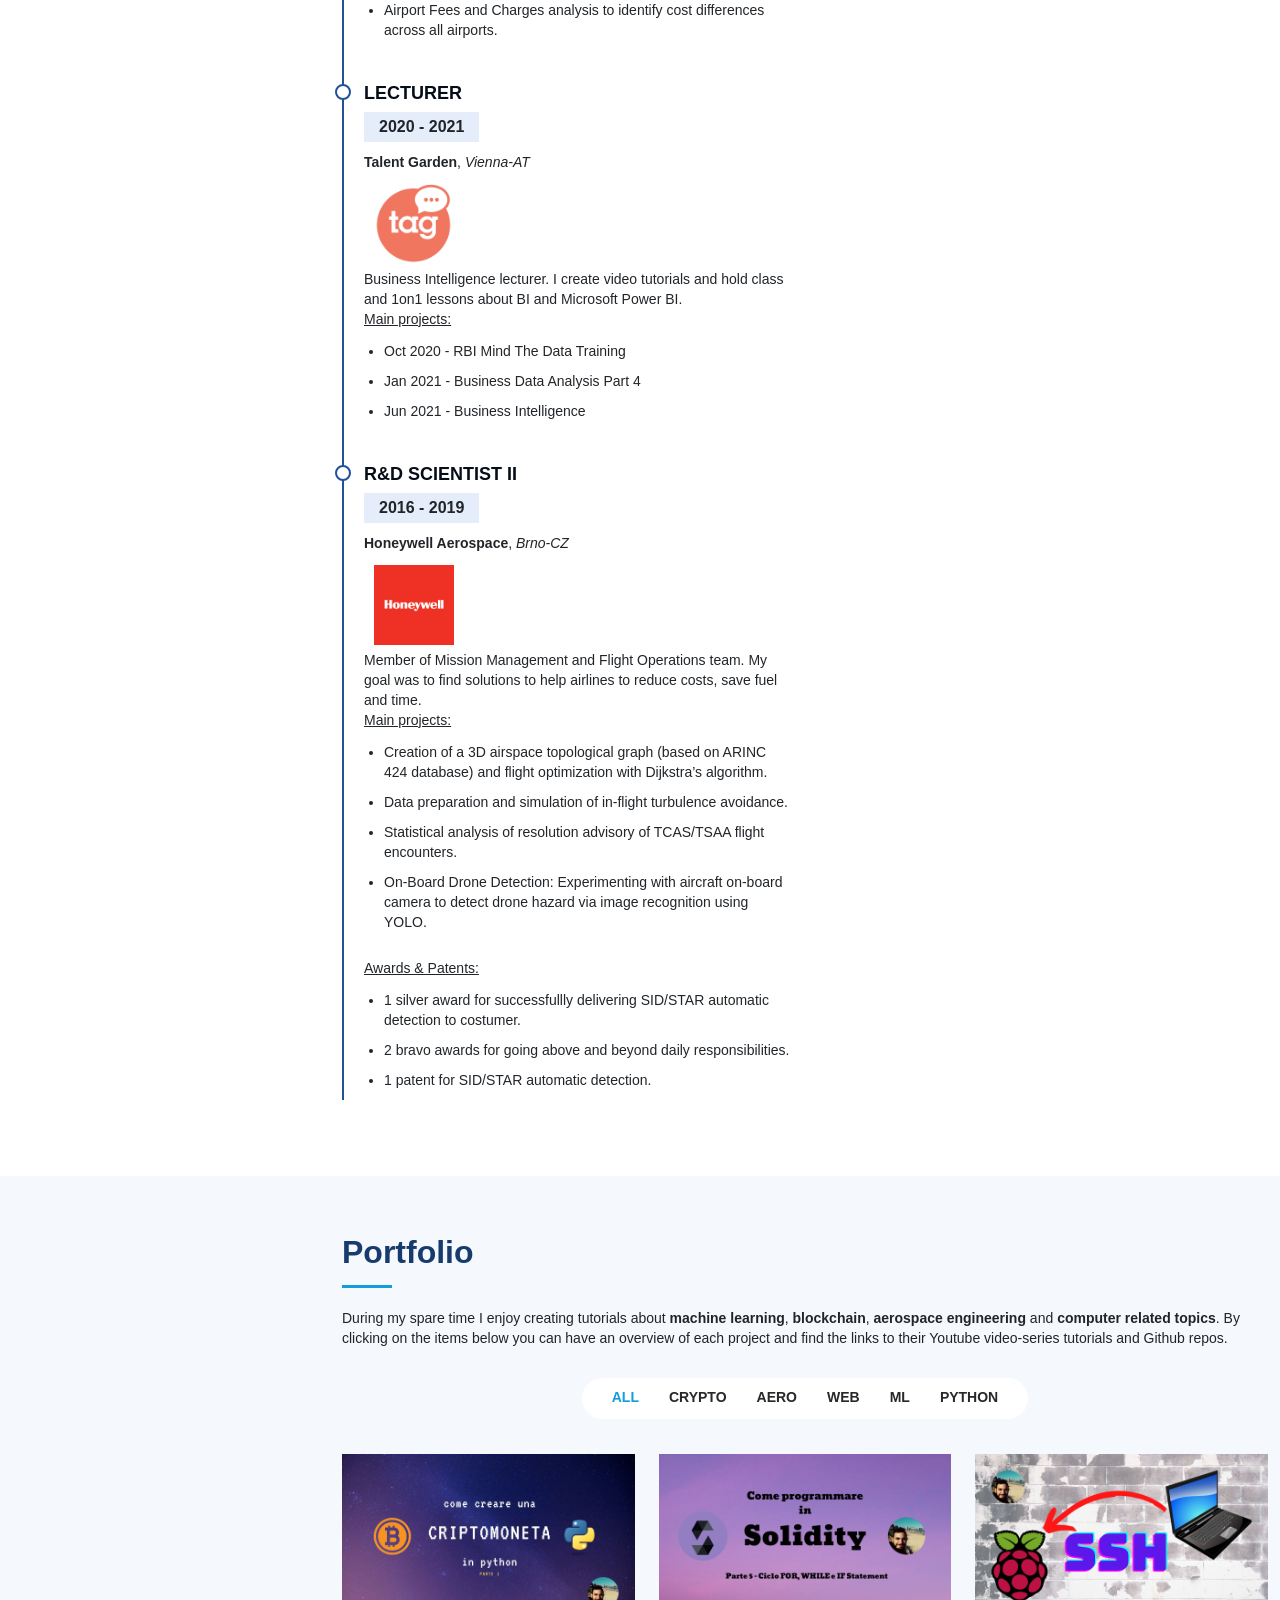
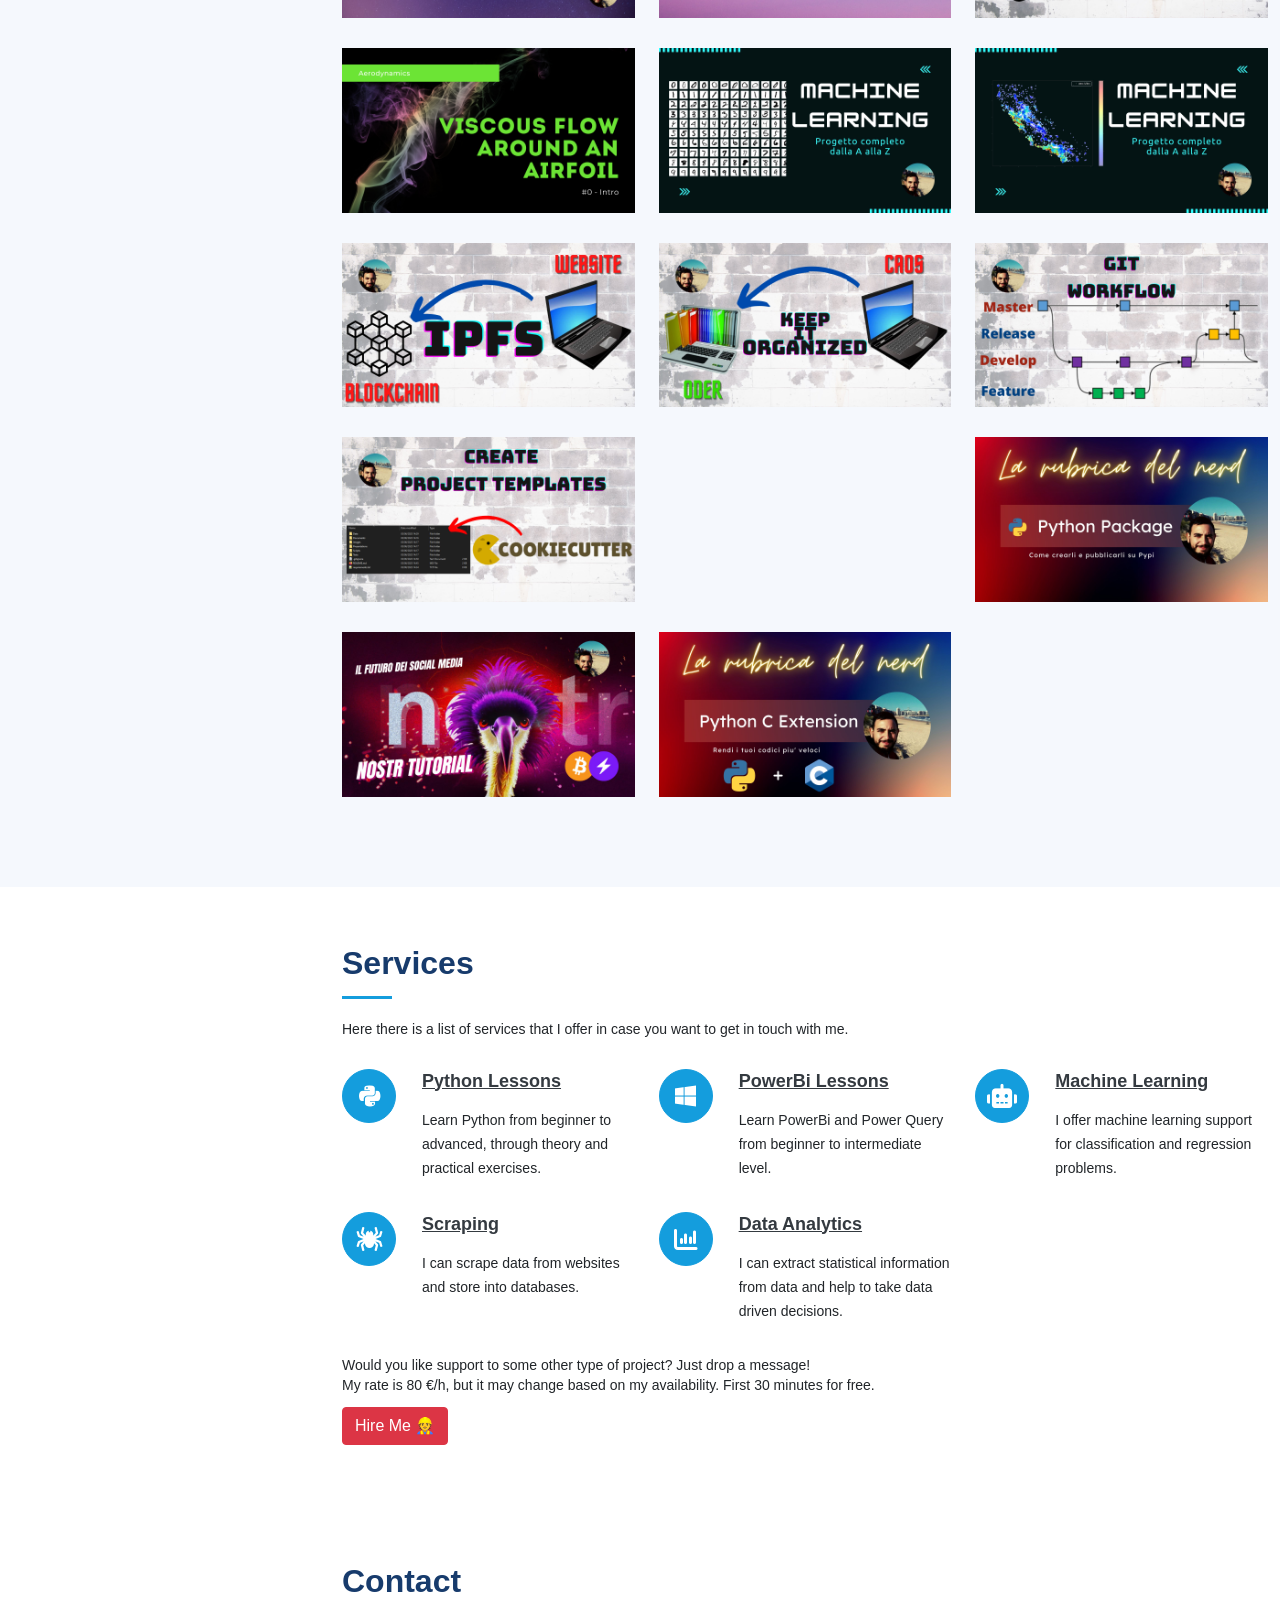
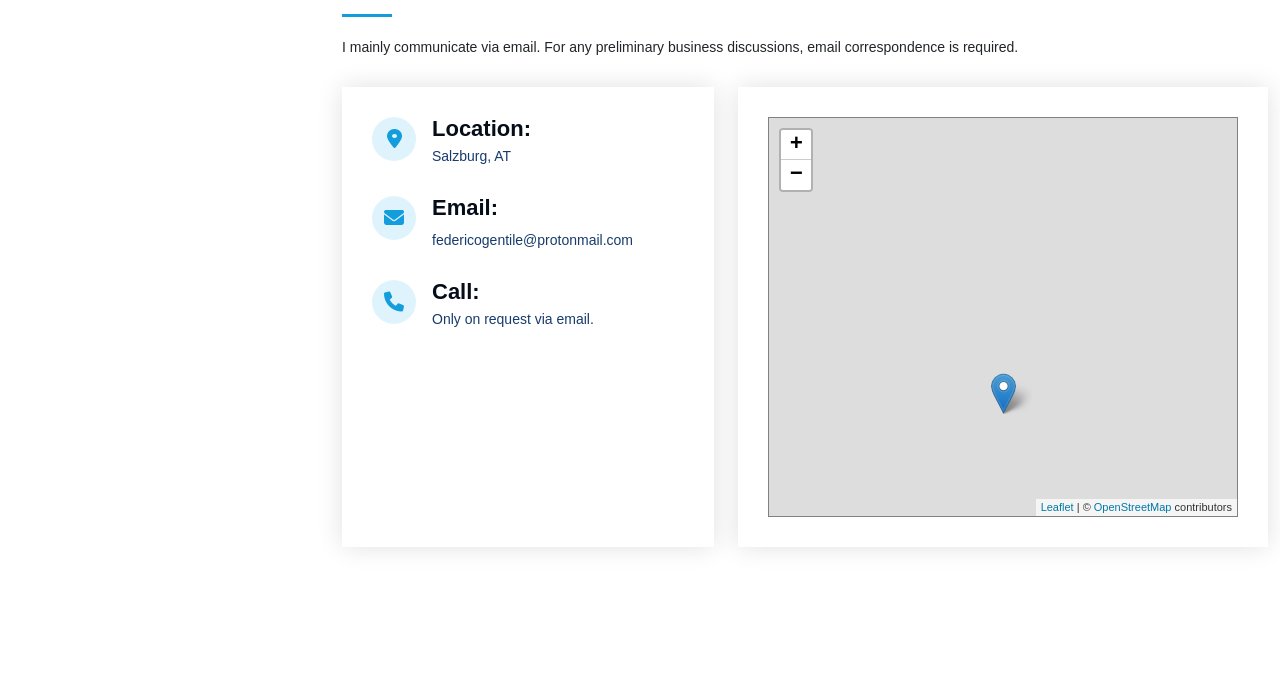
==== commit 78c1f70c: "deploy: 3b74098527a2f7ac558ad4ca366d76e471cf11b4" ====
--- a/index.html
+++ b/index.html
@@ -13,7 +13,7 @@
 <style>.mat-typography{font:400 14px/20px Roboto,Helvetica Neue,sans-serif;letter-spacing:normal}html,body{height:100%}body{margin:0;font-family:Roboto,Helvetica Neue,sans-serif}@charset "UTF-8";:root{--bs-blue:#0d6efd;--bs-indigo:#6610f2;--bs-purple:#6f42c1;--bs-pink:#d63384;--bs-red:#dc3545;--bs-orange:#fd7e14;--bs-yellow:#ffc107;--bs-green:#198754;--bs-teal:#20c997;--bs-cyan:#0dcaf0;--bs-white:#fff;--bs-gray:#6c757d;--bs-gray-dark:#343a40;--bs-gray-100:#f8f9fa;--bs-gray-200:#e9ecef;--bs-gray-300:#dee2e6;--bs-gray-400:#ced4da;--bs-gray-500:#adb5bd;--bs-gray-600:#6c757d;--bs-gray-700:#495057;--bs-gray-800:#343a40;--bs-gray-900:#212529;--bs-primary:#0d6efd;--bs-secondary:#6c757d;--bs-success:#198754;--bs-info:#0dcaf0;--bs-warning:#ffc107;--bs-danger:#dc3545;--bs-light:#f8f9fa;--bs-dark:#212529;--bs-primary-rgb:13, 110, 253;--bs-secondary-rgb:108, 117, 125;--bs-success-rgb:25, 135, 84;--bs-info-rgb:13, 202, 240;--bs-warning-rgb:255, 193, 7;--bs-danger-rgb:220, 53, 69;--bs-light-rgb:248, 249, 250;--bs-dark-rgb:33, 37, 41;--bs-white-rgb:255, 255, 255;--bs-black-rgb:0, 0, 0;--bs-body-color-rgb:33, 37, 41;--bs-body-bg-rgb:255, 255, 255;--bs-font-sans-serif:system-ui, -apple-system, "Segoe UI", Roboto, "Helvetica Neue", Arial, "Noto Sans", "Liberation Sans", sans-serif, "Apple Color Emoji", "Segoe UI Emoji", "Segoe UI Symbol", "Noto Color Emoji";--bs-font-monospace:SFMono-Regular, Menlo, Monaco, Consolas, "Liberation Mono", "Courier New", monospace;--bs-gradient:linear-gradient(180deg, rgba(255, 255, 255, .15), rgba(255, 255, 255, 0));--bs-body-font-family:var(--bs-font-sans-serif);--bs-body-font-size:1rem;--bs-body-font-weight:400;--bs-body-line-height:1.5;--bs-body-color:#212529;--bs-body-bg:#fff}*,*:before,*:after{box-sizing:border-box}@media (prefers-reduced-motion: no-preference){:root{scroll-behavior:smooth}}body{margin:0;font-family:var(--bs-body-font-family);font-size:var(--bs-body-font-size);font-weight:var(--bs-body-font-weight);line-height:var(--bs-body-line-height);color:var(--bs-body-color);text-align:var(--bs-body-text-align);background-color:var(--bs-body-bg);-webkit-text-size-adjust:100%;-webkit-tap-highlight-color:rgba(0,0,0,0)}:root{--fa-font-brands:normal 400 1em/1 "Font Awesome 6 Brands"}@font-face{font-family:"Font Awesome 6 Brands";font-style:normal;font-weight:400;font-display:block;src:url(fa-brands-400.859fc3887485de84.woff2) format("woff2"),url(fa-brands-400.7fa789ab57acb632.ttf) format("truetype")}:root{--fa-font-regular:normal 400 1em/1 "Font Awesome 6 Free"}@font-face{font-family:"Font Awesome 6 Free";font-style:normal;font-weight:400;font-display:block;src:url(fa-regular-400.2ffd018f0eda6f7b.woff2) format("woff2"),url(fa-regular-400.da02cb7e372f16a2.ttf) format("truetype")}:root{--fa-font-solid:normal 900 1em/1 "Font Awesome 6 Free"}@font-face{font-family:"Font Awesome 6 Free";font-style:normal;font-weight:900;font-display:block;src:url(fa-solid-900.40ddefd79fe7af45.woff2) format("woff2"),url(fa-solid-900.3a463ec33b4fe9f7.ttf) format("truetype")}</style><link rel="stylesheet" href="styles.e7f84432290f0004.css" media="print" onload="this.media='all'"><noscript><link rel="stylesheet" href="styles.e7f84432290f0004.css"></noscript></head>
 <body class="mat-typography">
   <app-root></app-root>
-<script src="runtime.192fbd9c3c1853ea.js" type="module"></script><script src="polyfills.4d90aae348ec9687.js" type="module"></script><script src="scripts.030c74ca2c144366.js" defer></script><script src="main.c8731234c7053155.js" type="module"></script>
+<script src="runtime.192fbd9c3c1853ea.js" type="module"></script><script src="polyfills.4d90aae348ec9687.js" type="module"></script><script src="scripts.030c74ca2c144366.js" defer></script><script src="main.faec5dba03bb663a.js" type="module"></script>
 <script src="https://unpkg.com/isotope-layout@3/dist/isotope.pkgd.min.js"></script>
 <!-- Make sure you put this AFTER Leaflet's CSS -->
 <script src="https://unpkg.com/leaflet@1.8.0/dist/leaflet.js" integrity="sha512-BB3hKbKWOc9Ez/TAwyWxNXeoV9c1v6FIeYiBieIWkpLjauysF18NzgR1MBNBXf8/KABdlkX68nAhlwcDFLGPCQ==" crossorigin=""></script>
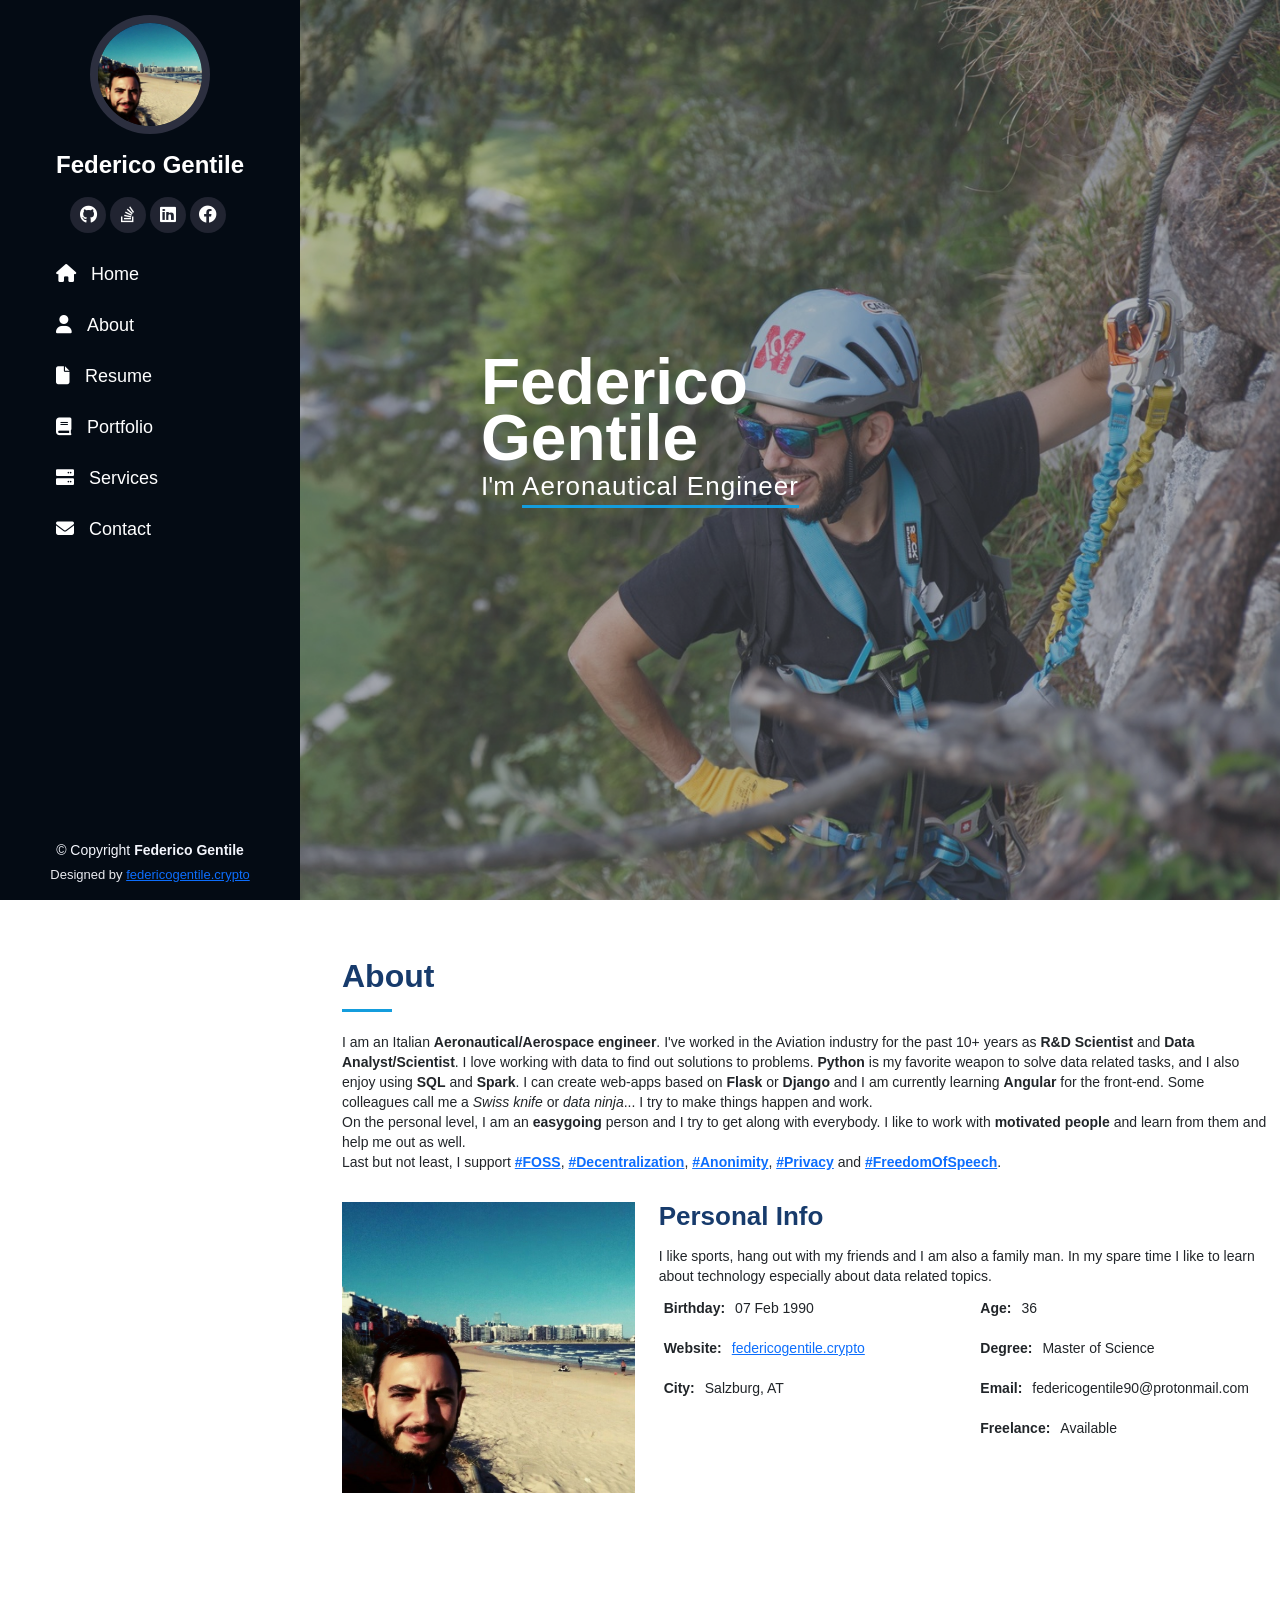
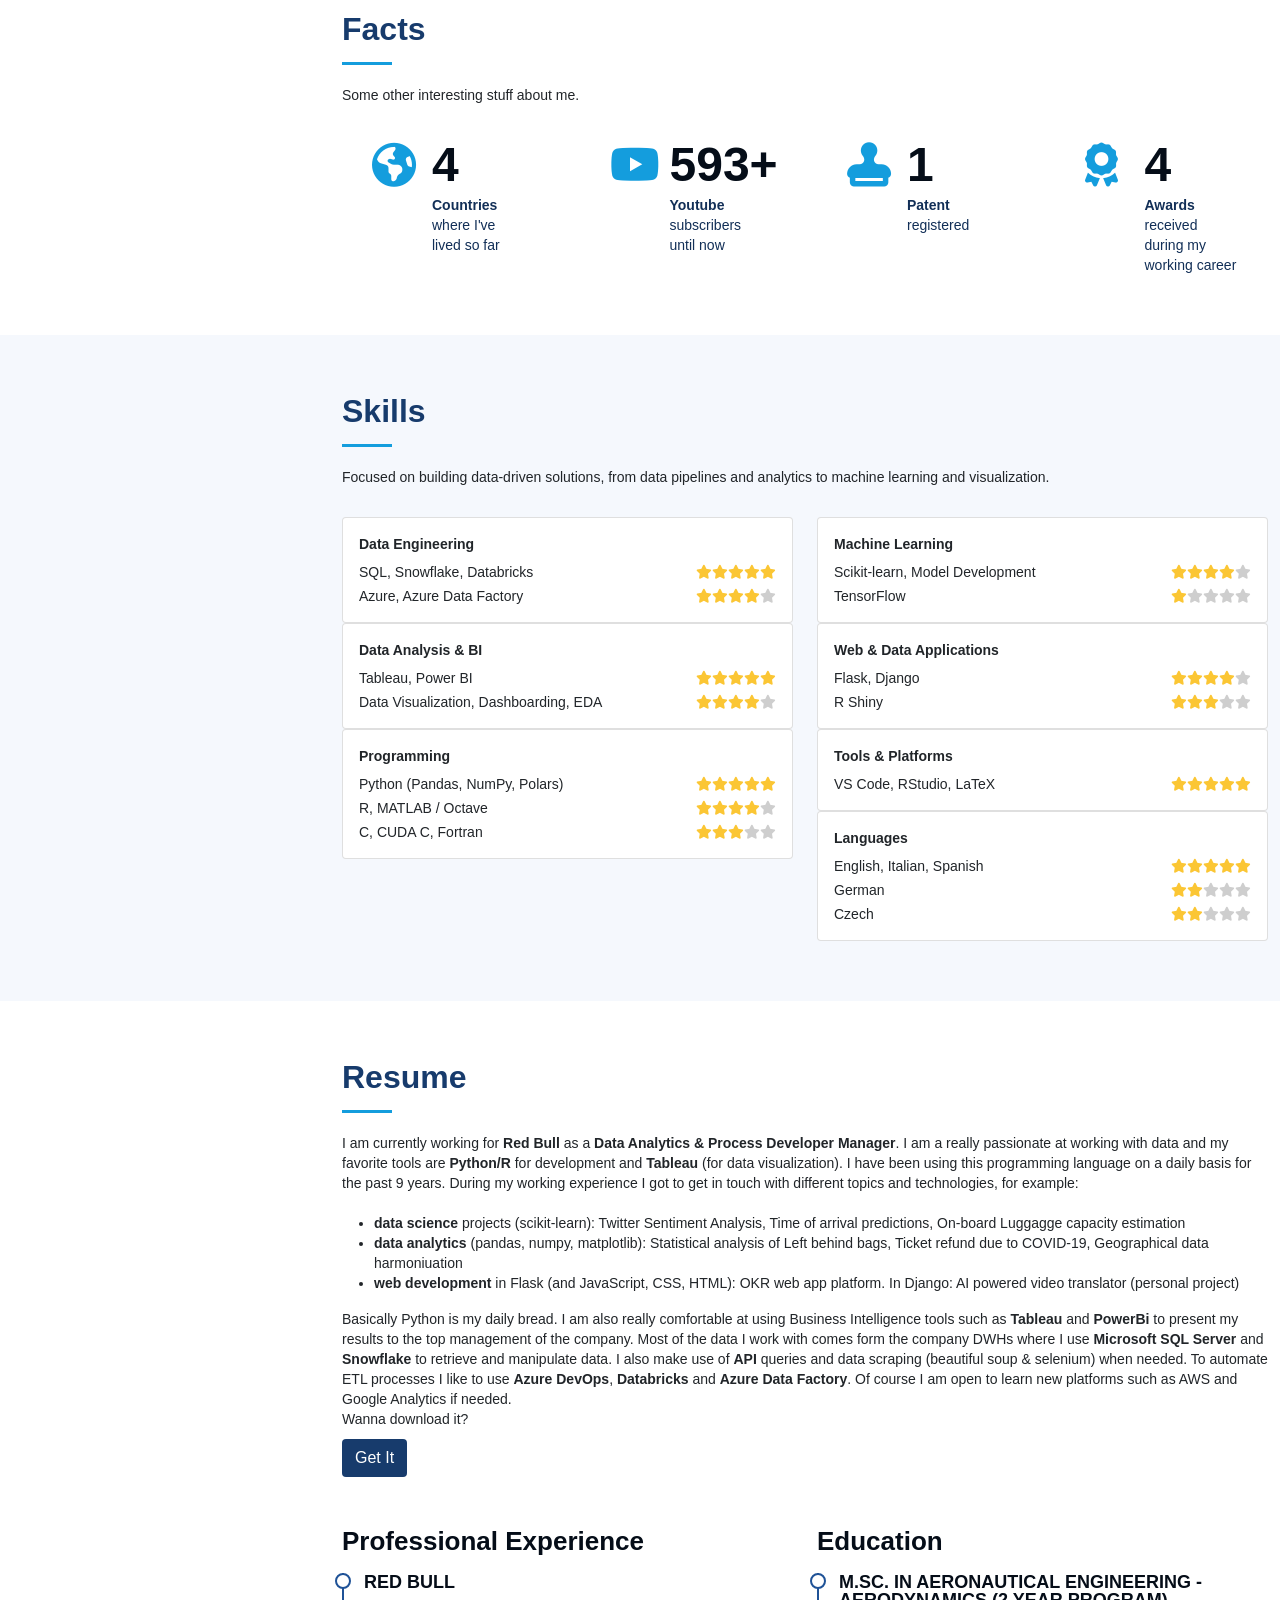
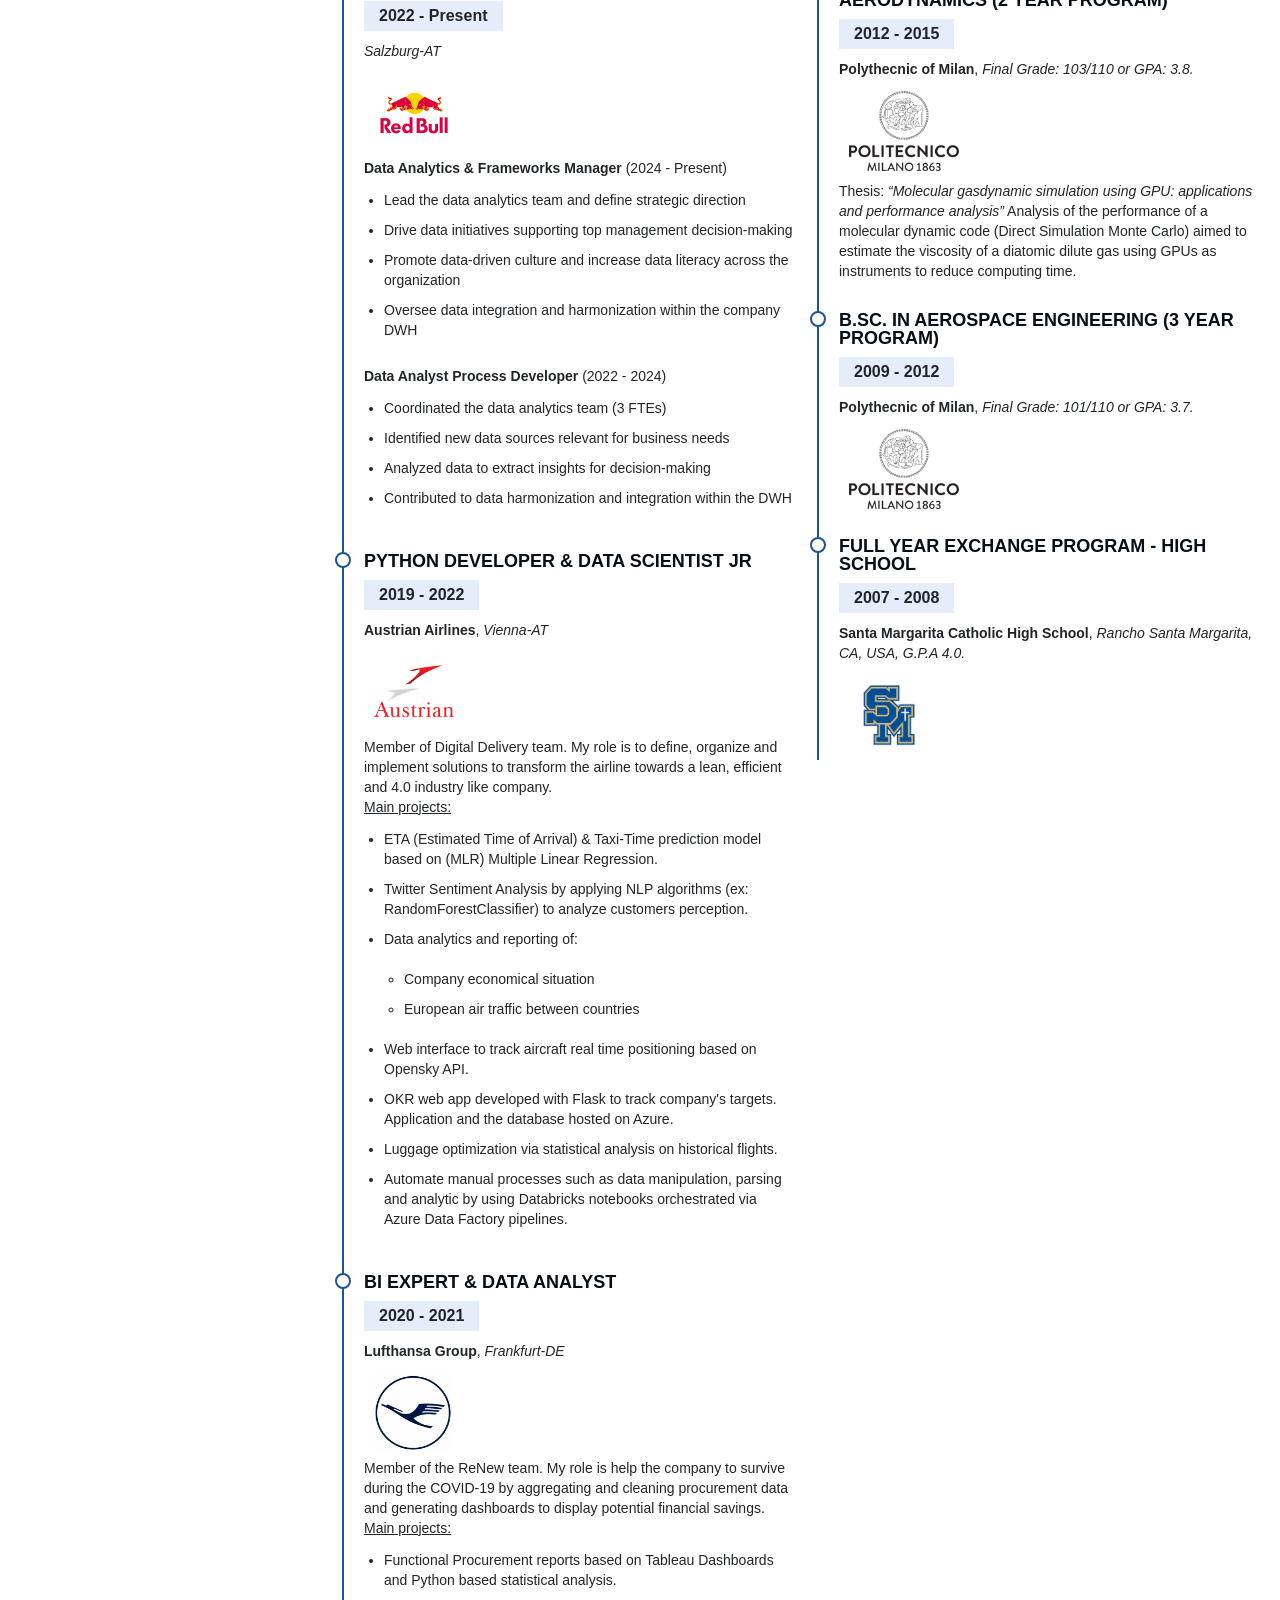
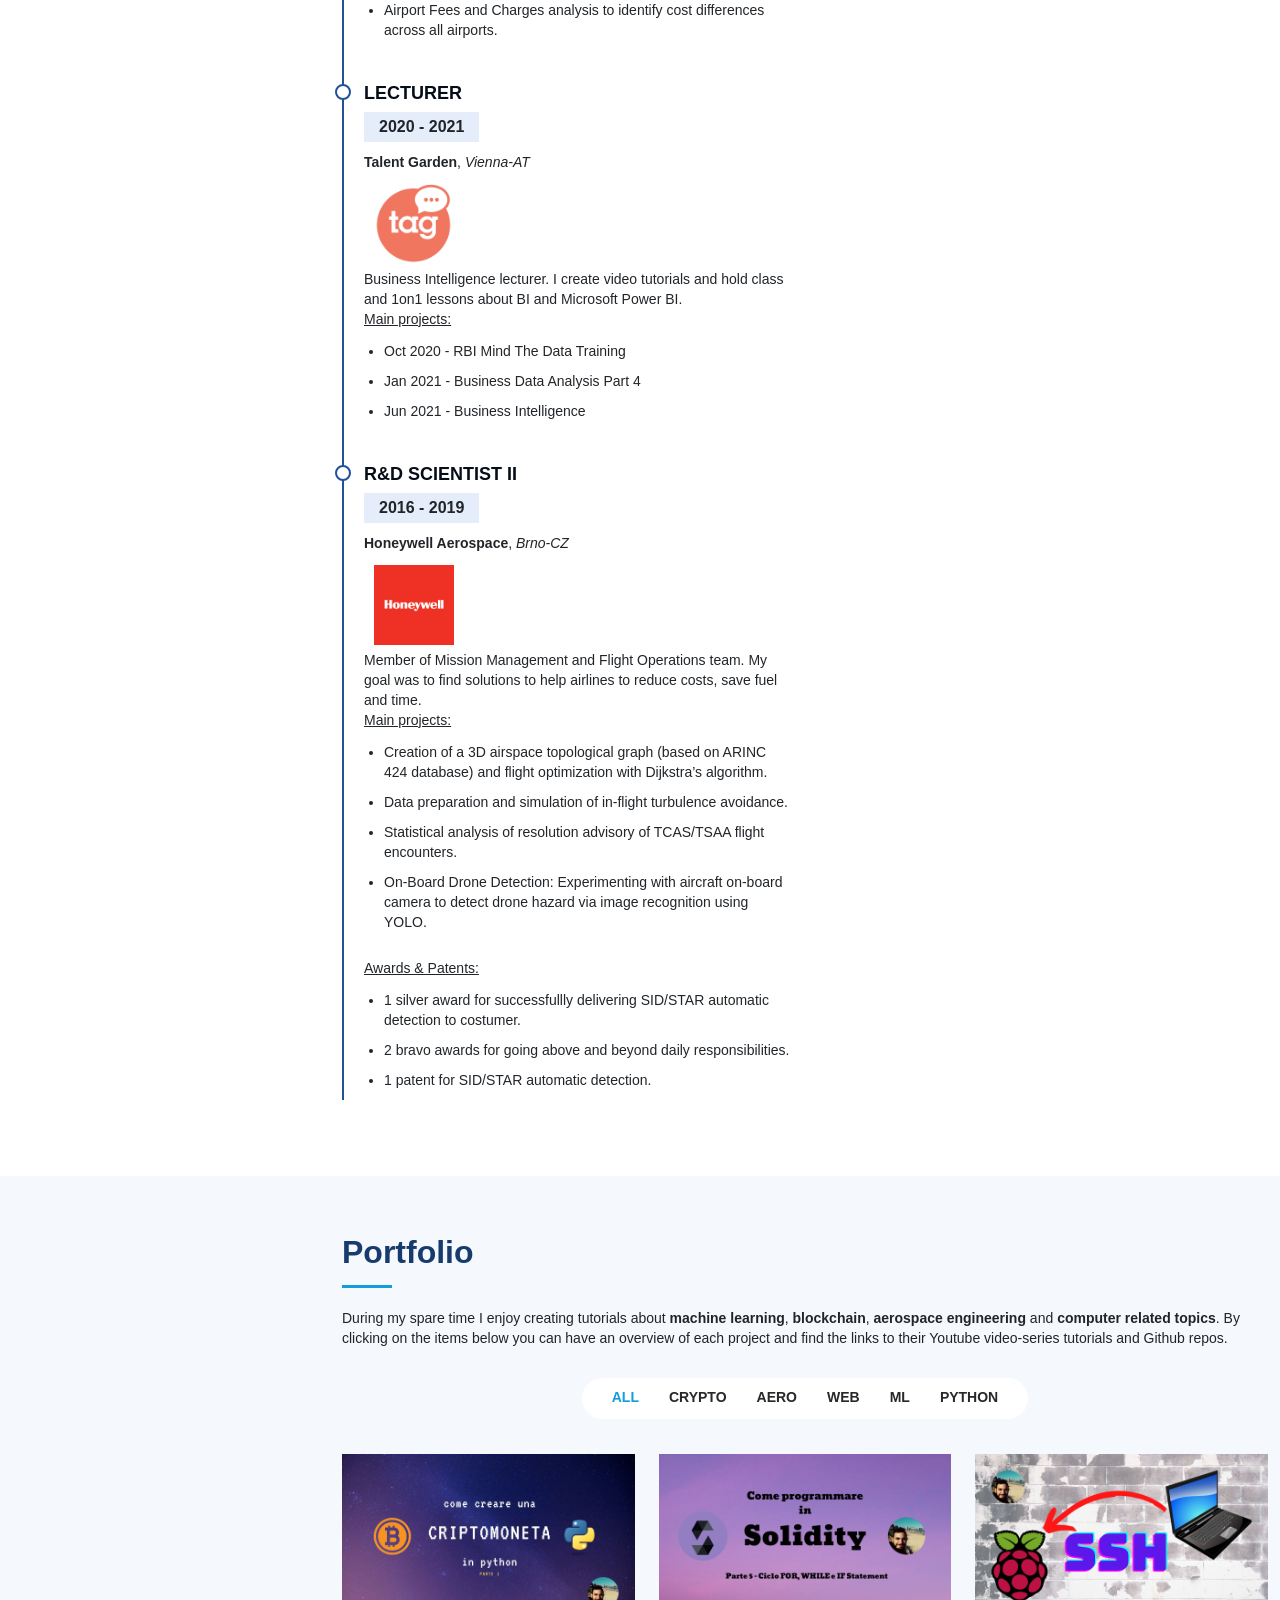
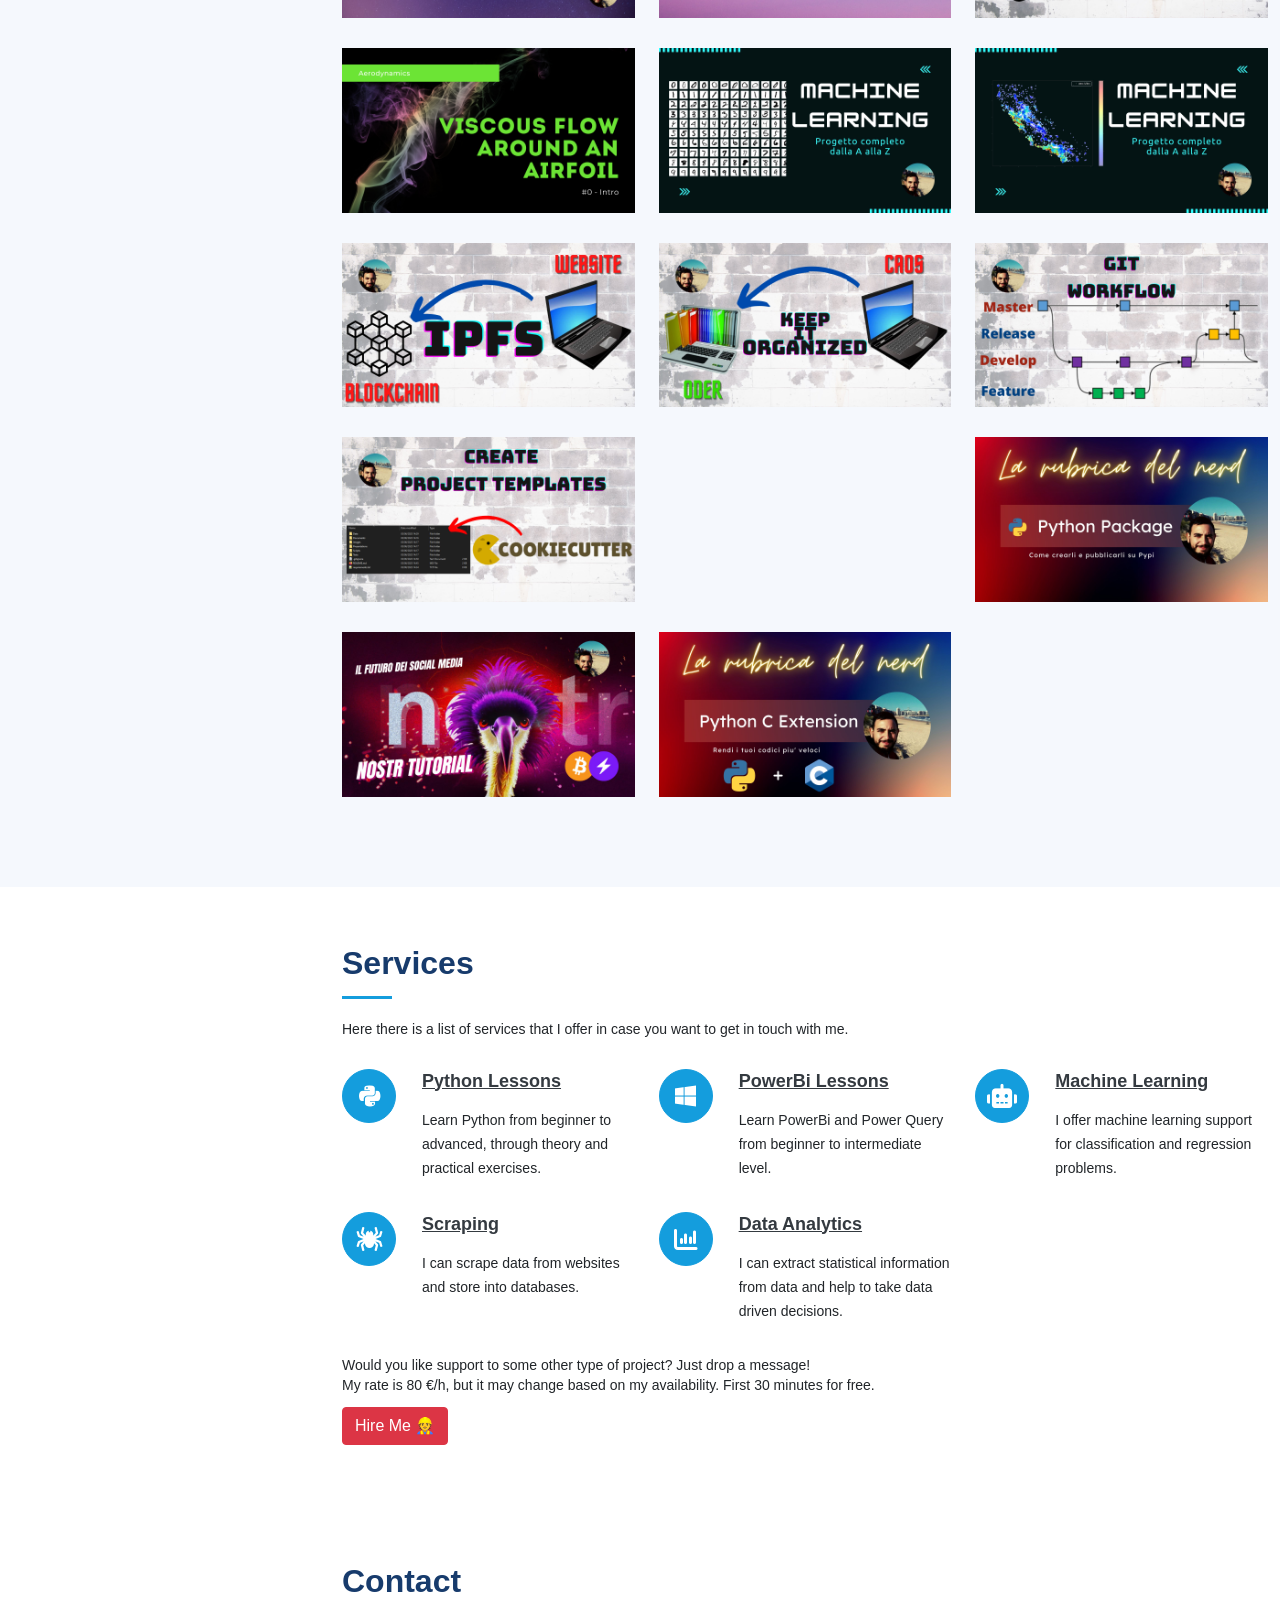
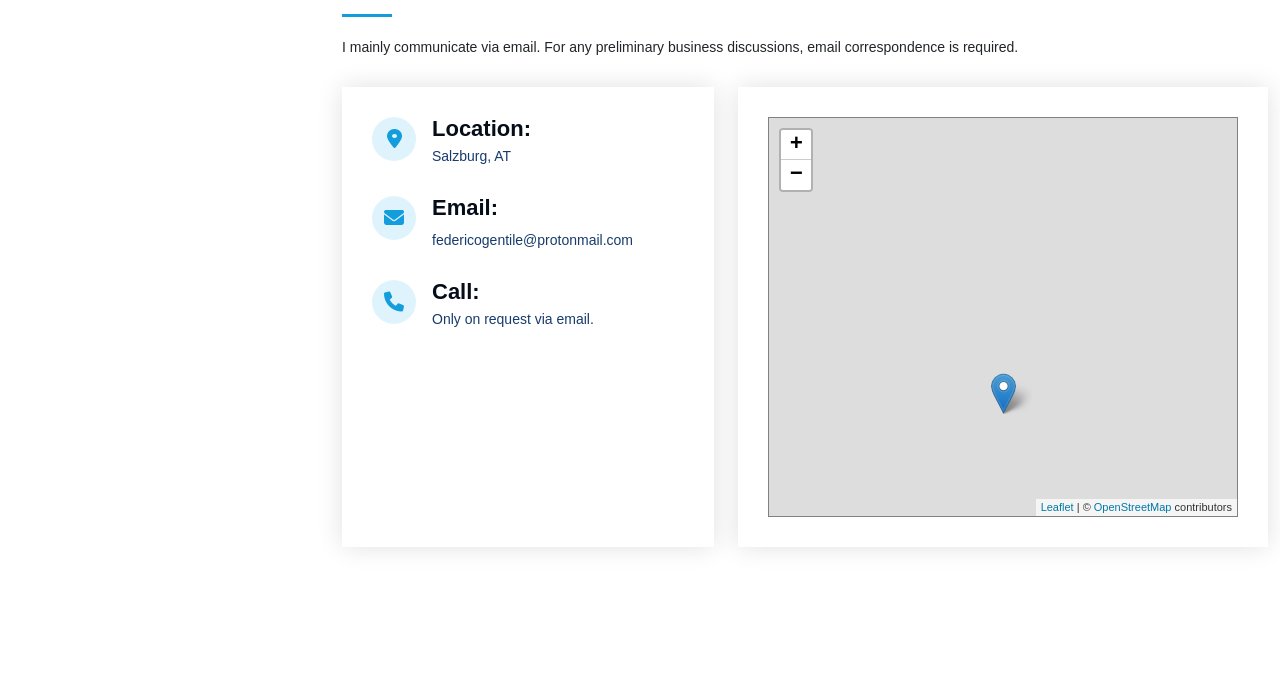
==== commit bd6ad434: "deploy: adeab24b52afb9998f2465b5afbbe8abeb302b5d" ====
--- a/index.html
+++ b/index.html
@@ -13,7 +13,7 @@
 <style>.mat-typography{font:400 14px/20px Roboto,Helvetica Neue,sans-serif;letter-spacing:normal}html,body{height:100%}body{margin:0;font-family:Roboto,Helvetica Neue,sans-serif}@charset "UTF-8";:root{--bs-blue:#0d6efd;--bs-indigo:#6610f2;--bs-purple:#6f42c1;--bs-pink:#d63384;--bs-red:#dc3545;--bs-orange:#fd7e14;--bs-yellow:#ffc107;--bs-green:#198754;--bs-teal:#20c997;--bs-cyan:#0dcaf0;--bs-white:#fff;--bs-gray:#6c757d;--bs-gray-dark:#343a40;--bs-gray-100:#f8f9fa;--bs-gray-200:#e9ecef;--bs-gray-300:#dee2e6;--bs-gray-400:#ced4da;--bs-gray-500:#adb5bd;--bs-gray-600:#6c757d;--bs-gray-700:#495057;--bs-gray-800:#343a40;--bs-gray-900:#212529;--bs-primary:#0d6efd;--bs-secondary:#6c757d;--bs-success:#198754;--bs-info:#0dcaf0;--bs-warning:#ffc107;--bs-danger:#dc3545;--bs-light:#f8f9fa;--bs-dark:#212529;--bs-primary-rgb:13, 110, 253;--bs-secondary-rgb:108, 117, 125;--bs-success-rgb:25, 135, 84;--bs-info-rgb:13, 202, 240;--bs-warning-rgb:255, 193, 7;--bs-danger-rgb:220, 53, 69;--bs-light-rgb:248, 249, 250;--bs-dark-rgb:33, 37, 41;--bs-white-rgb:255, 255, 255;--bs-black-rgb:0, 0, 0;--bs-body-color-rgb:33, 37, 41;--bs-body-bg-rgb:255, 255, 255;--bs-font-sans-serif:system-ui, -apple-system, "Segoe UI", Roboto, "Helvetica Neue", Arial, "Noto Sans", "Liberation Sans", sans-serif, "Apple Color Emoji", "Segoe UI Emoji", "Segoe UI Symbol", "Noto Color Emoji";--bs-font-monospace:SFMono-Regular, Menlo, Monaco, Consolas, "Liberation Mono", "Courier New", monospace;--bs-gradient:linear-gradient(180deg, rgba(255, 255, 255, .15), rgba(255, 255, 255, 0));--bs-body-font-family:var(--bs-font-sans-serif);--bs-body-font-size:1rem;--bs-body-font-weight:400;--bs-body-line-height:1.5;--bs-body-color:#212529;--bs-body-bg:#fff}*,*:before,*:after{box-sizing:border-box}@media (prefers-reduced-motion: no-preference){:root{scroll-behavior:smooth}}body{margin:0;font-family:var(--bs-body-font-family);font-size:var(--bs-body-font-size);font-weight:var(--bs-body-font-weight);line-height:var(--bs-body-line-height);color:var(--bs-body-color);text-align:var(--bs-body-text-align);background-color:var(--bs-body-bg);-webkit-text-size-adjust:100%;-webkit-tap-highlight-color:rgba(0,0,0,0)}:root{--fa-font-brands:normal 400 1em/1 "Font Awesome 6 Brands"}@font-face{font-family:"Font Awesome 6 Brands";font-style:normal;font-weight:400;font-display:block;src:url(fa-brands-400.859fc3887485de84.woff2) format("woff2"),url(fa-brands-400.7fa789ab57acb632.ttf) format("truetype")}:root{--fa-font-regular:normal 400 1em/1 "Font Awesome 6 Free"}@font-face{font-family:"Font Awesome 6 Free";font-style:normal;font-weight:400;font-display:block;src:url(fa-regular-400.2ffd018f0eda6f7b.woff2) format("woff2"),url(fa-regular-400.da02cb7e372f16a2.ttf) format("truetype")}:root{--fa-font-solid:normal 900 1em/1 "Font Awesome 6 Free"}@font-face{font-family:"Font Awesome 6 Free";font-style:normal;font-weight:900;font-display:block;src:url(fa-solid-900.40ddefd79fe7af45.woff2) format("woff2"),url(fa-solid-900.3a463ec33b4fe9f7.ttf) format("truetype")}</style><link rel="stylesheet" href="styles.e7f84432290f0004.css" media="print" onload="this.media='all'"><noscript><link rel="stylesheet" href="styles.e7f84432290f0004.css"></noscript></head>
 <body class="mat-typography">
   <app-root></app-root>
-<script src="runtime.192fbd9c3c1853ea.js" type="module"></script><script src="polyfills.4d90aae348ec9687.js" type="module"></script><script src="scripts.030c74ca2c144366.js" defer></script><script src="main.faec5dba03bb663a.js" type="module"></script>
+<script src="runtime.192fbd9c3c1853ea.js" type="module"></script><script src="polyfills.4d90aae348ec9687.js" type="module"></script><script src="scripts.030c74ca2c144366.js" defer></script><script src="main.3b47f1c5cdcf14ba.js" type="module"></script>
 <script src="https://unpkg.com/isotope-layout@3/dist/isotope.pkgd.min.js"></script>
 <!-- Make sure you put this AFTER Leaflet's CSS -->
 <script src="https://unpkg.com/leaflet@1.8.0/dist/leaflet.js" integrity="sha512-BB3hKbKWOc9Ez/TAwyWxNXeoV9c1v6FIeYiBieIWkpLjauysF18NzgR1MBNBXf8/KABdlkX68nAhlwcDFLGPCQ==" crossorigin=""></script>
